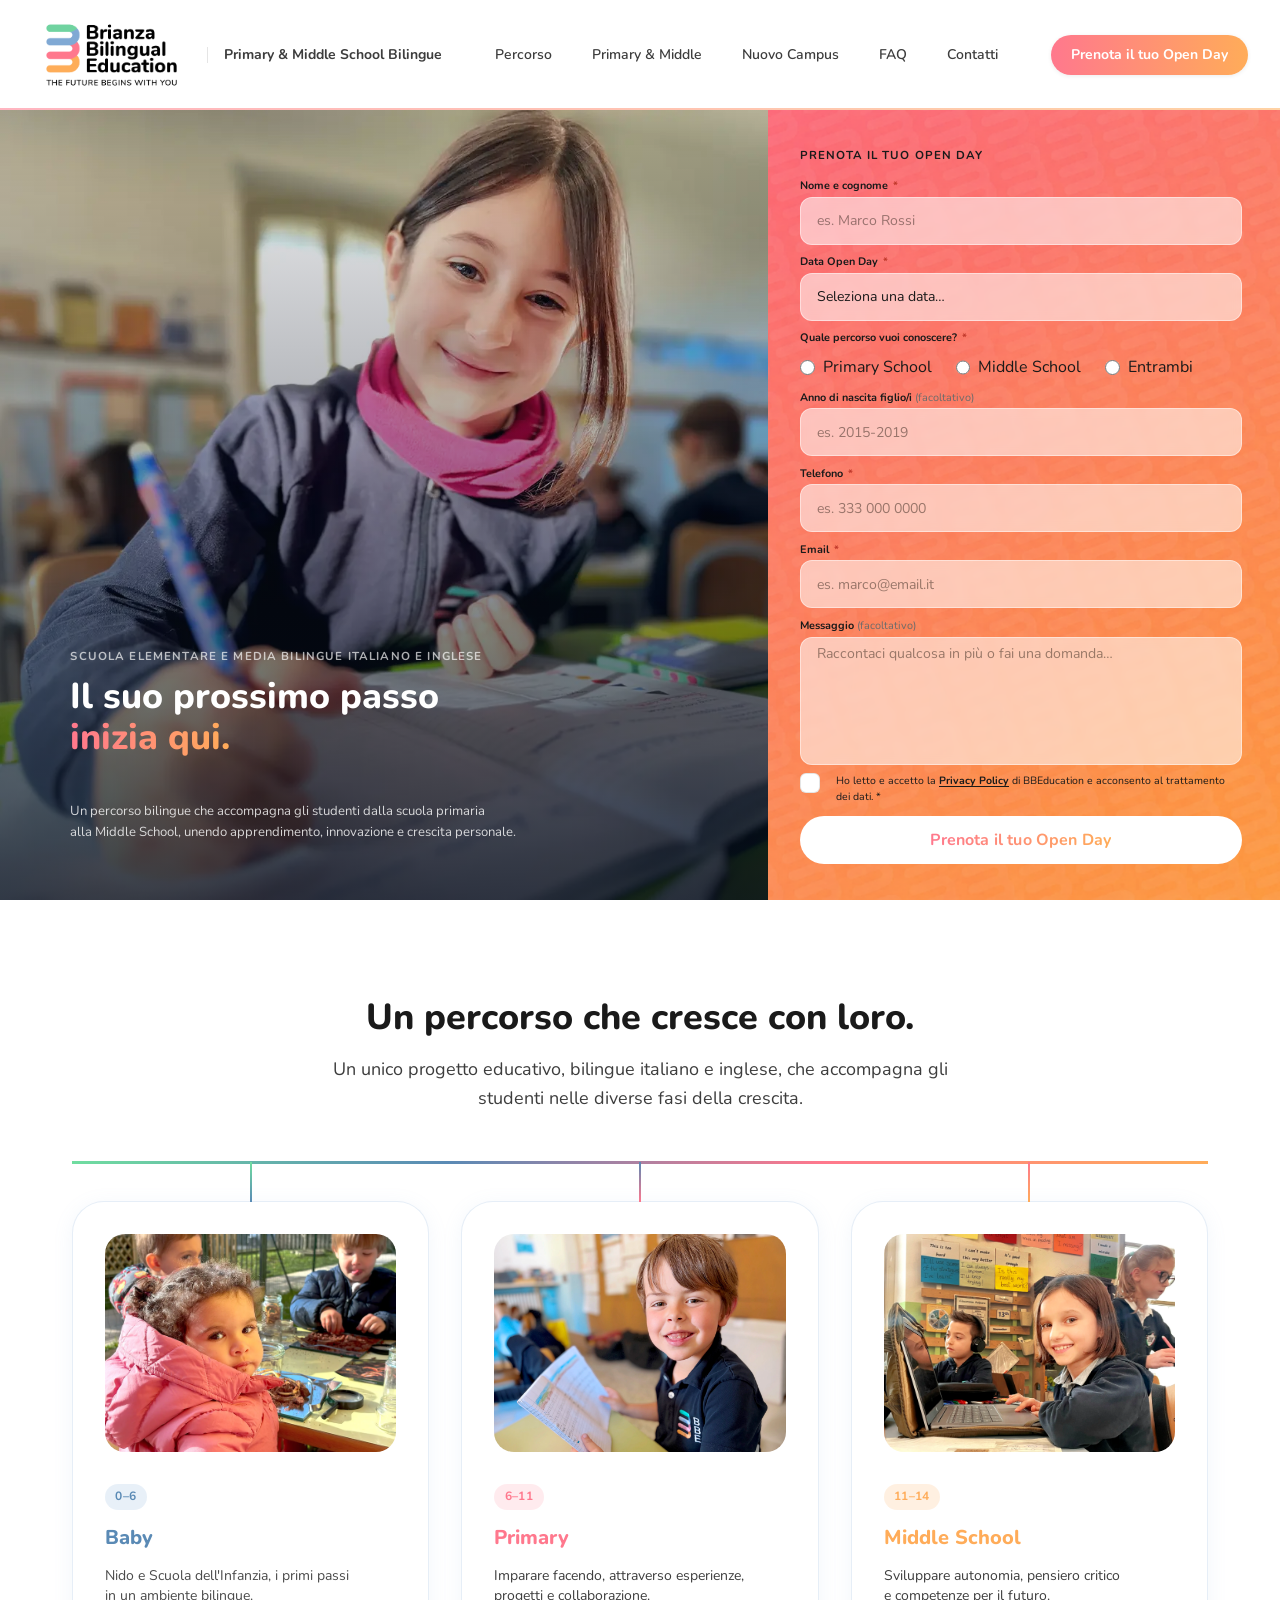
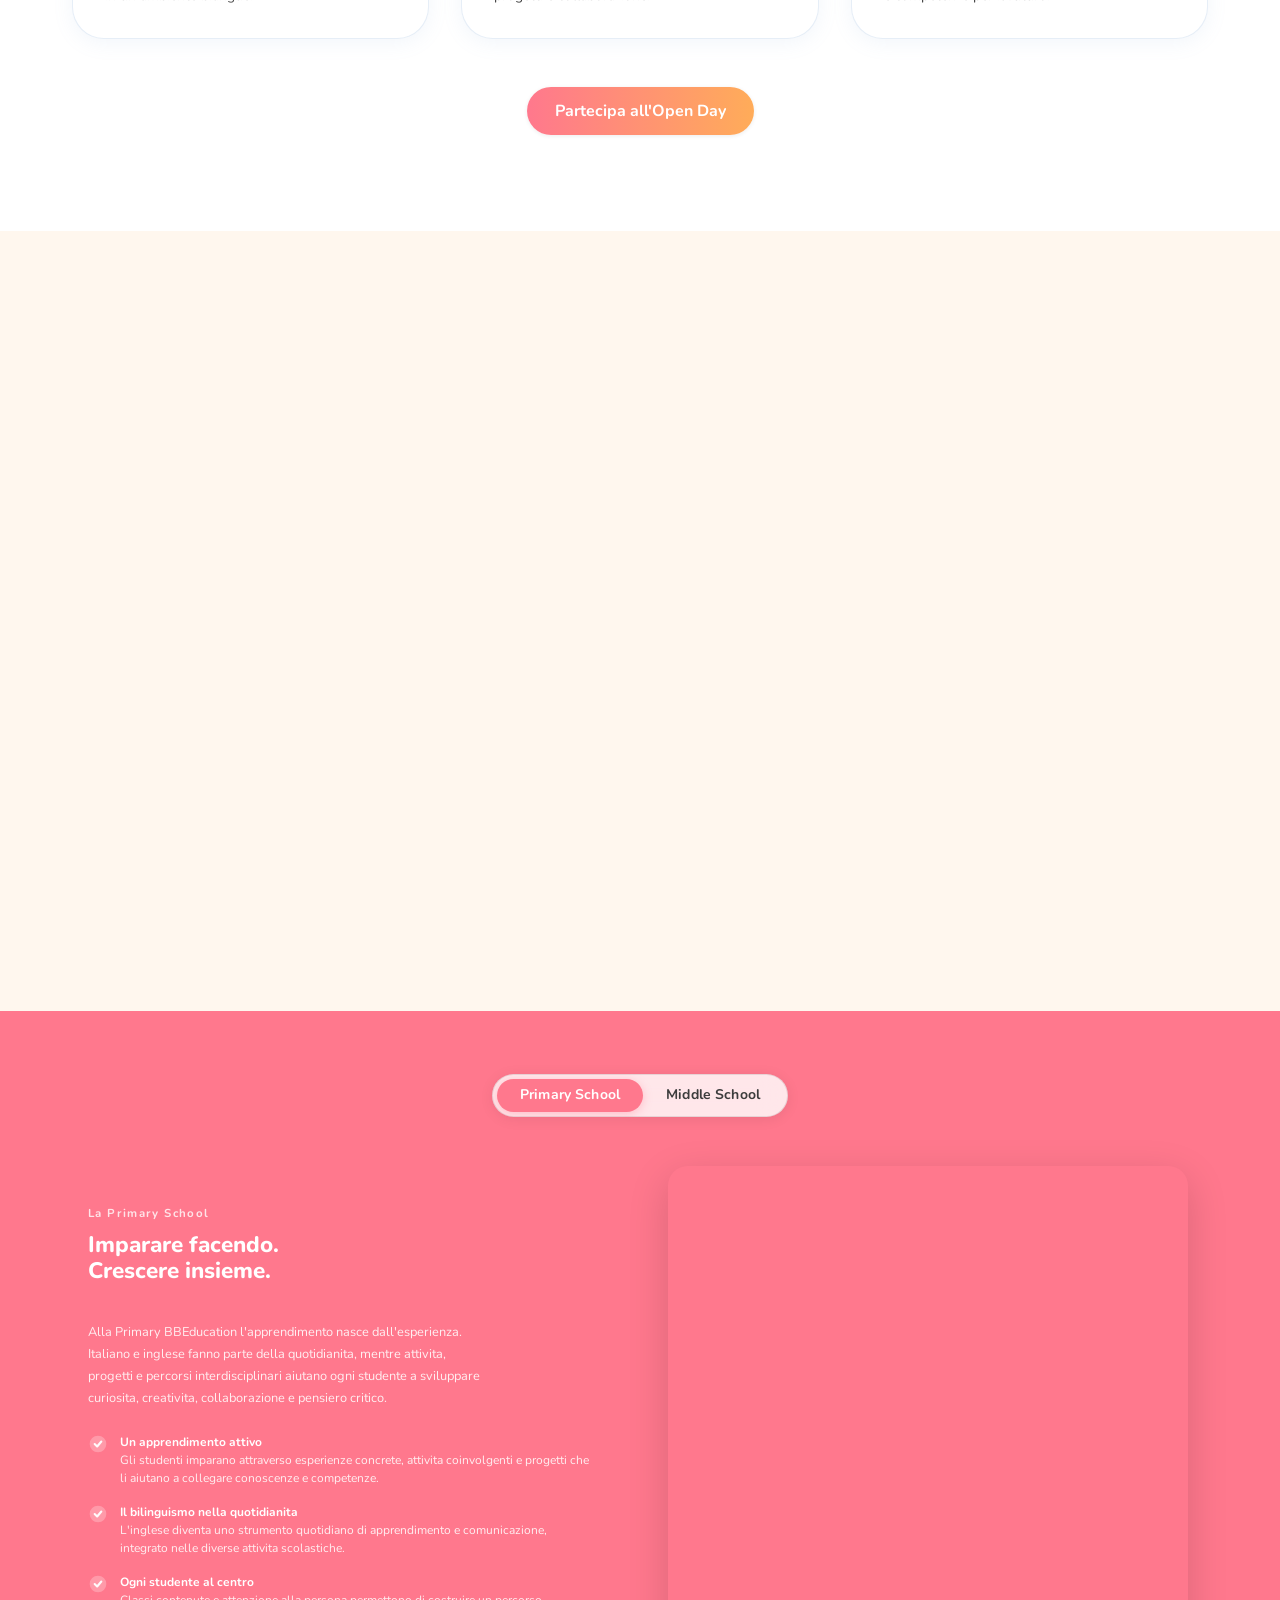
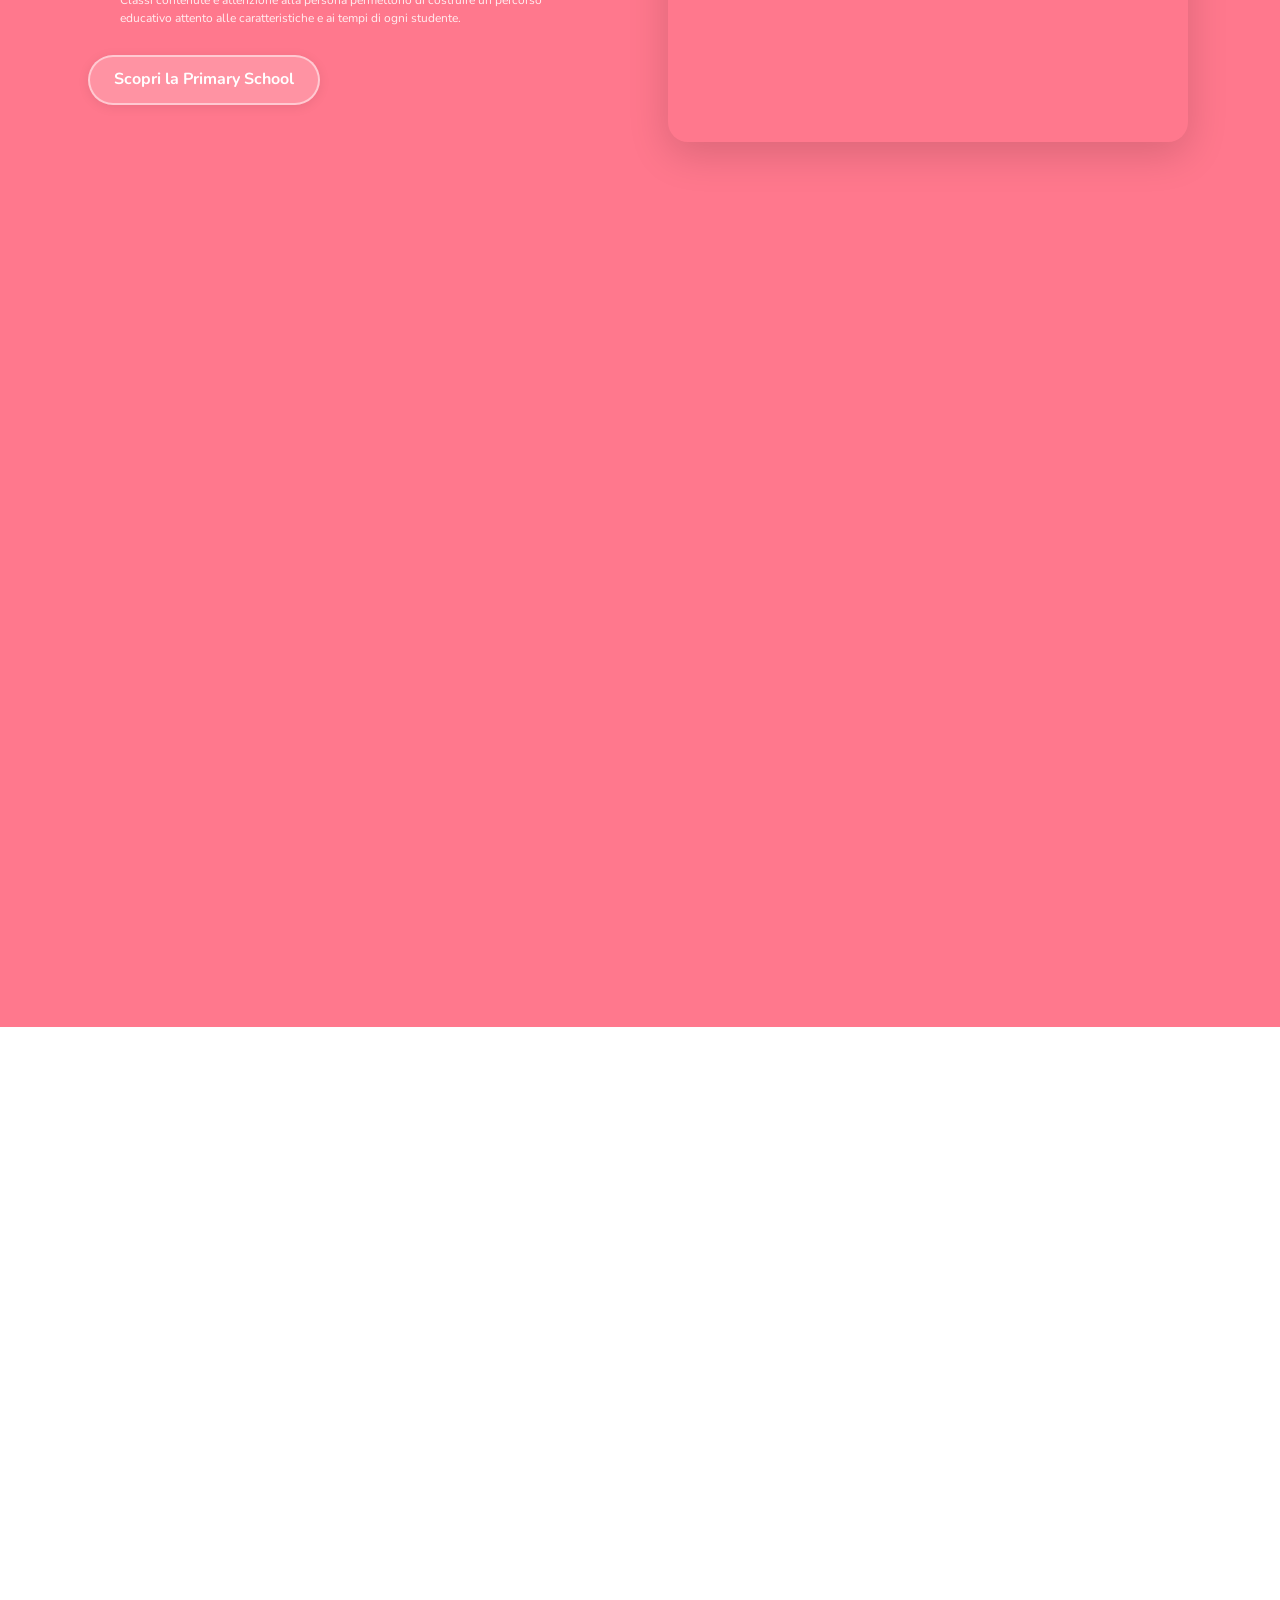
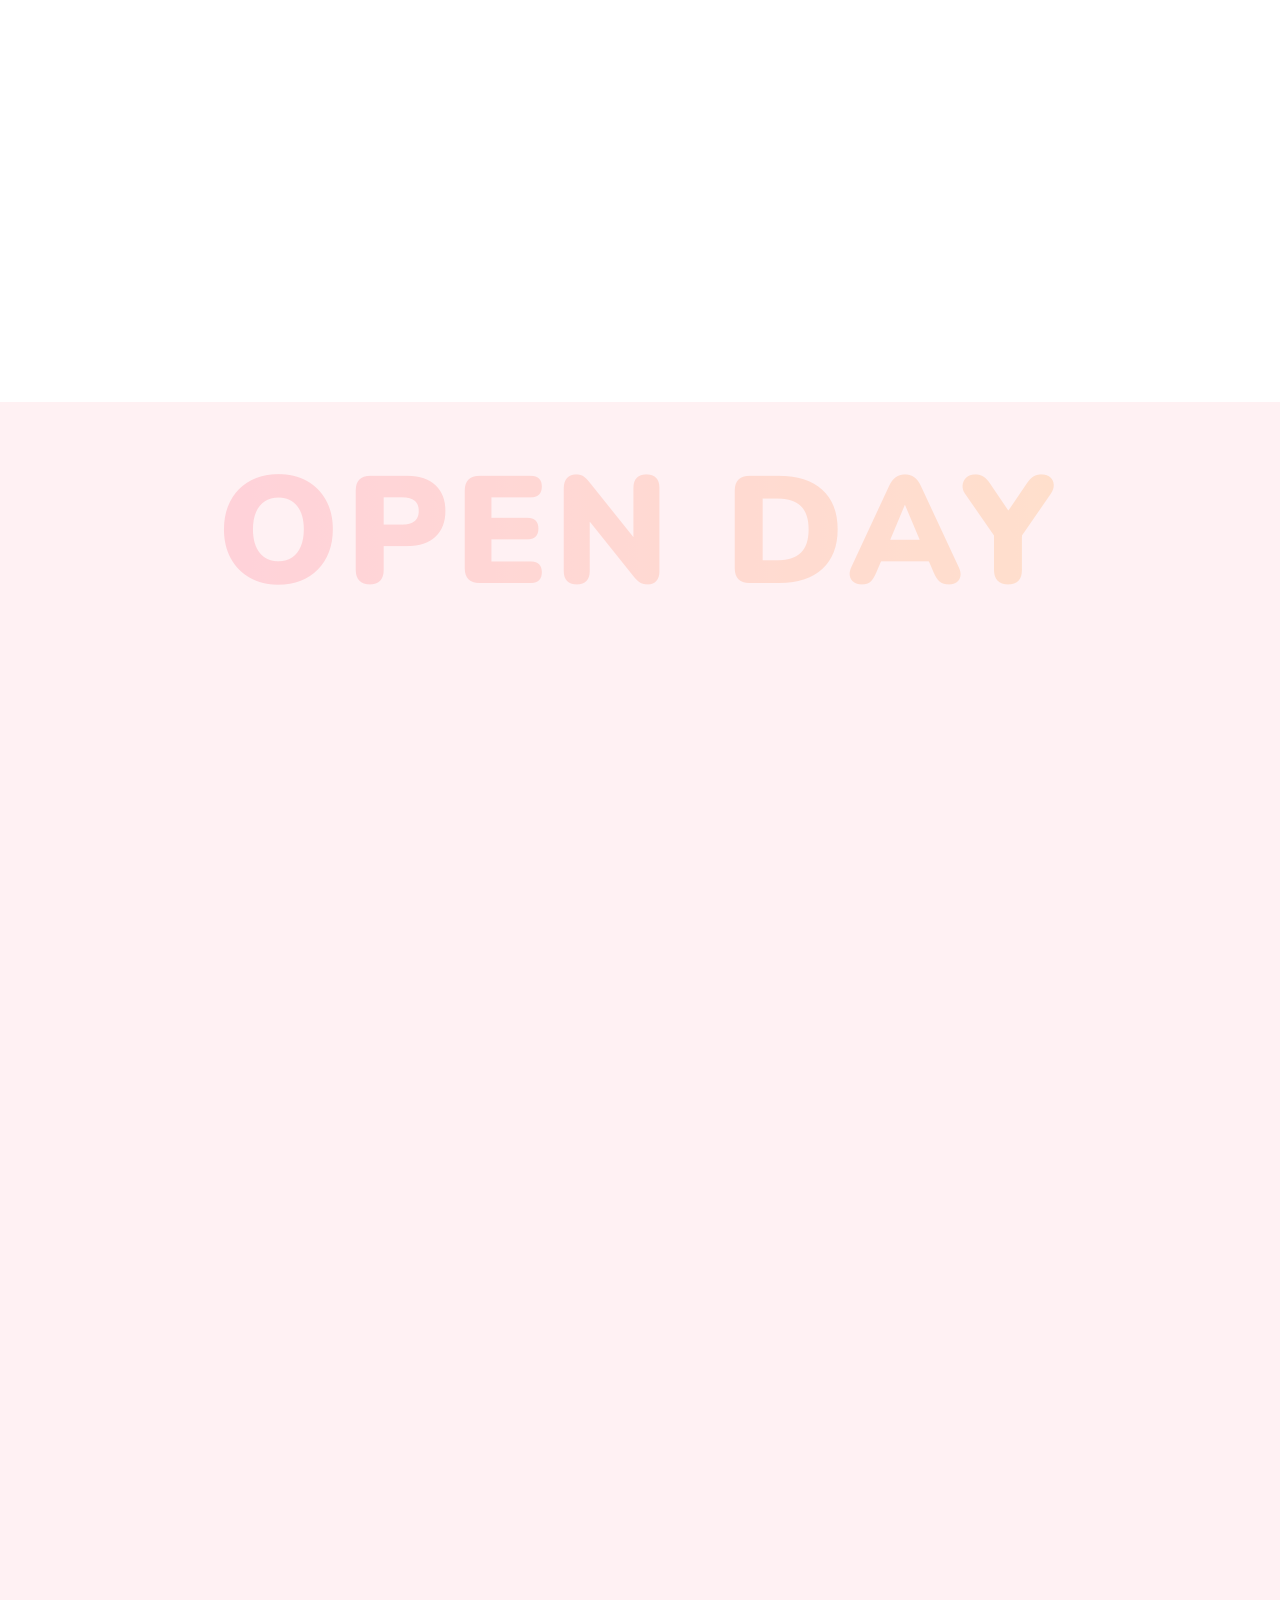
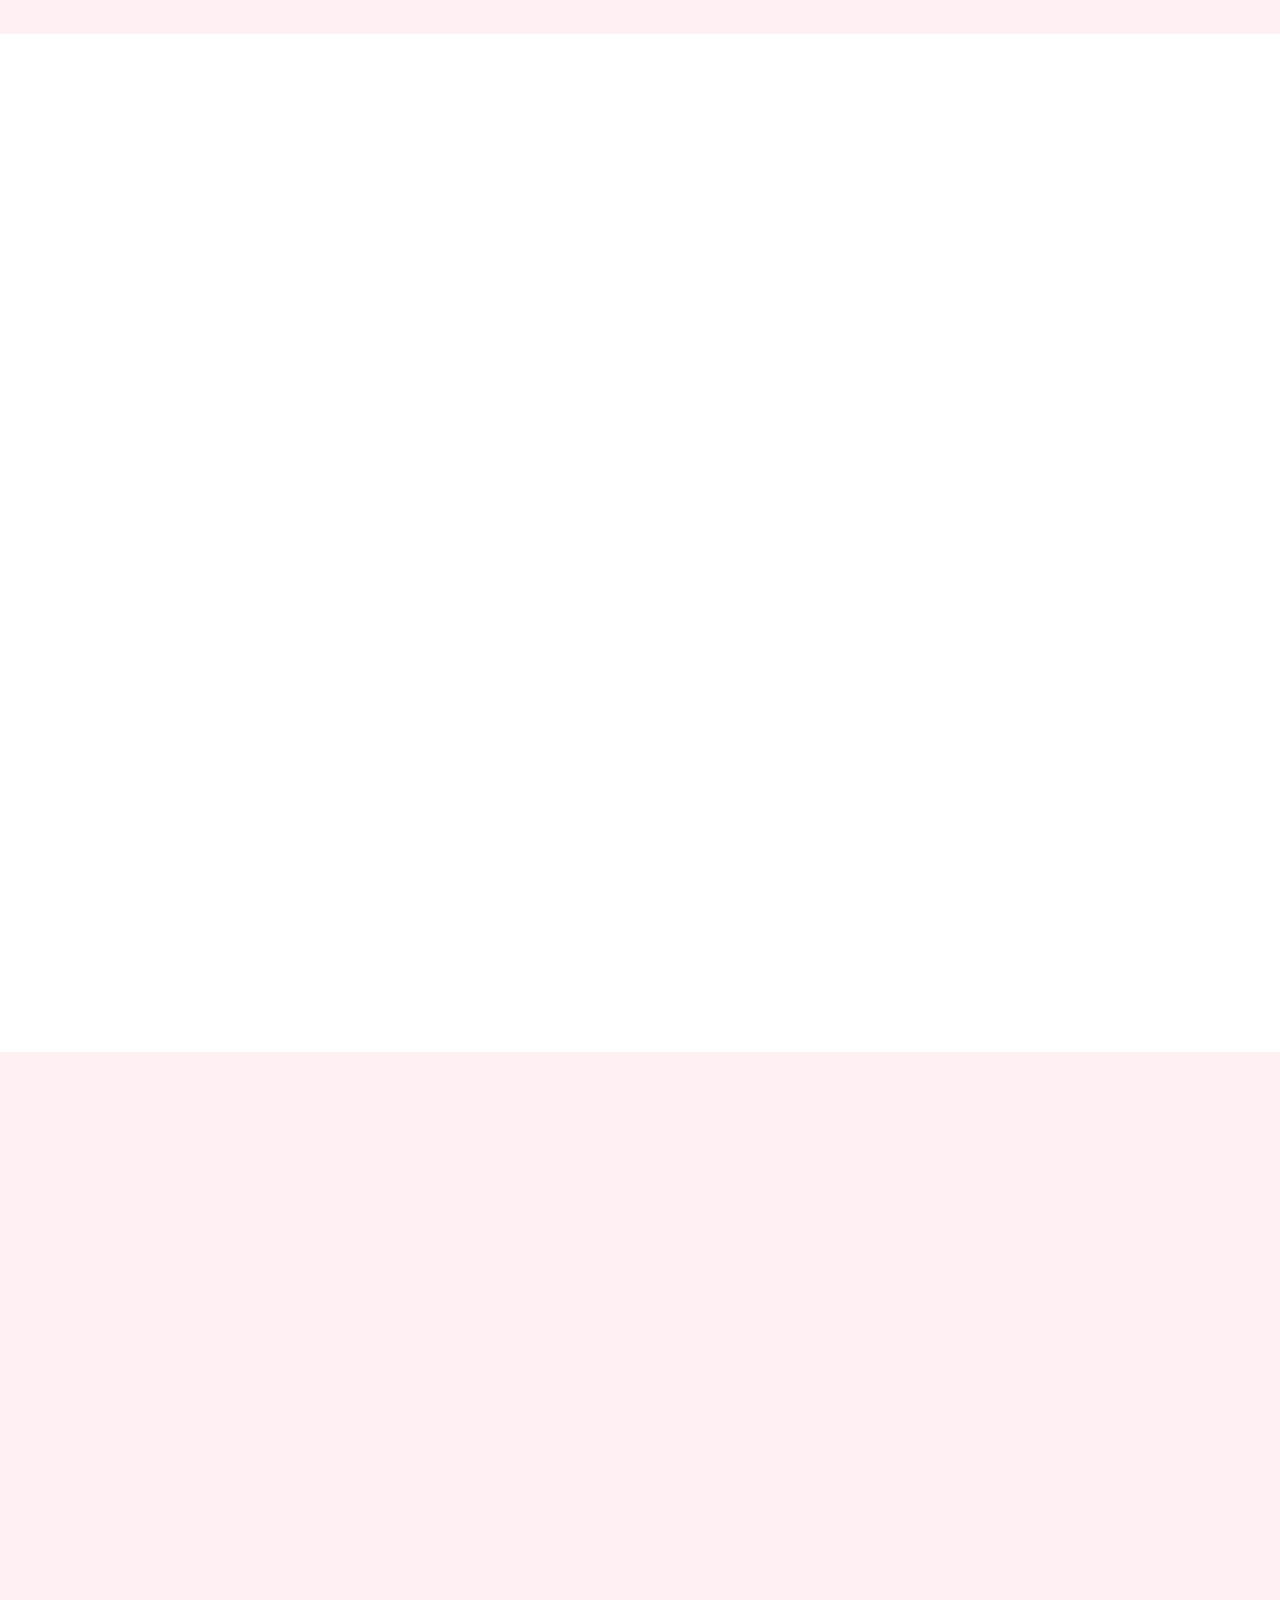
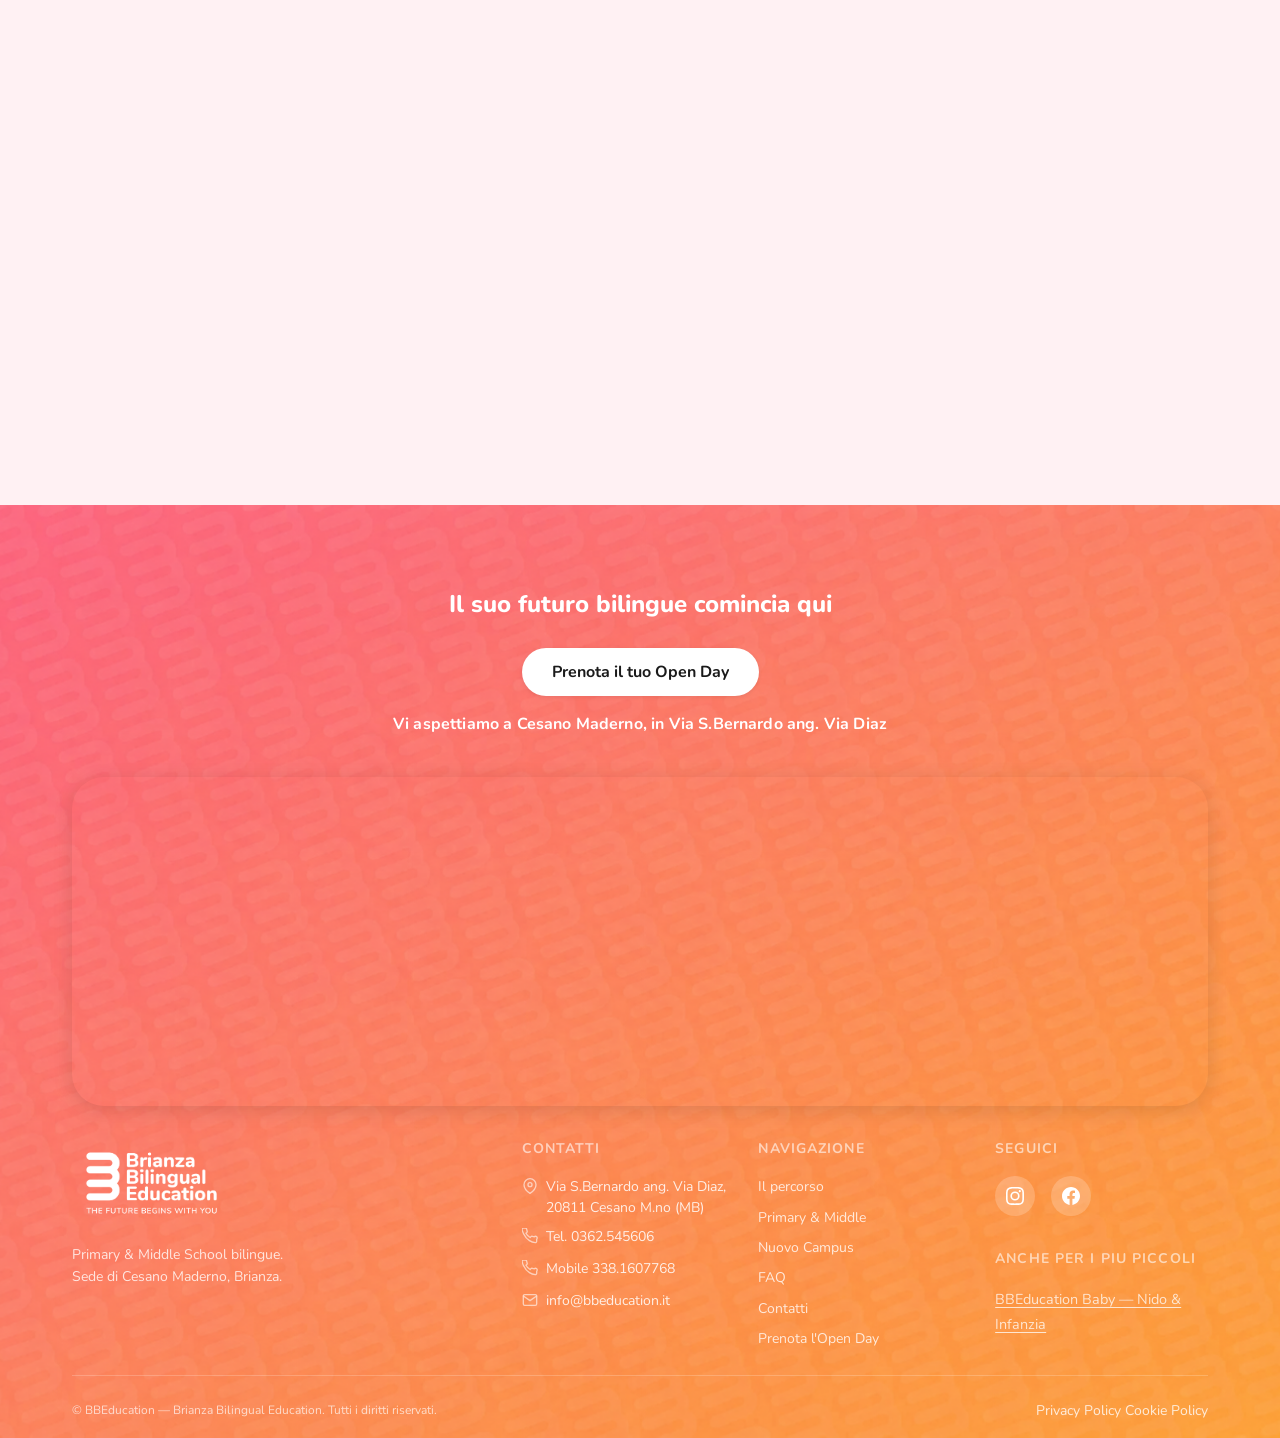
==== primary-middle-school.html @ 8ff1c8d0 "copy2" ====
﻿<!DOCTYPE html>
<html lang="it">
<head>
  <meta charset="UTF-8">
  <meta name="viewport" content="width=device-width, initial-scale=1.0">

  <!-- SEO -->
  <title>Scuola Primaria e Media Bilingue in Brianza | Open Day BBEducation</title>
  <meta name="description" content="Scopri la Primary e Middle School bilingue BBEducation. Prenota l'Open Day: metodo educativo, percorso, campus e team qualificato.">
  <meta name="robots" content="index, follow">

  <!-- Open Graph -->
  <meta property="og:title" content="Scuola Primaria e Media Bilingue in Brianza | BBEducation">
  <meta property="og:description" content="Un percorso bilingue italiano e inglese che cresce con loro, dalla Primary alla Middle School. Prenota il tuo Open Day.">
  <meta property="og:type" content="website">
  <meta property="og:locale" content="it_IT">

  <!-- Performance: preload critical font & LCP image -->
  <link rel="preload" href="Font/Nunito-VariableFont_wght.ttf" as="font" type="font/ttf" crossorigin="anonymous">
  <link rel="preload" href="Foto primary/primary.webp" as="image">

  <!-- Styles — identici a index.html, poi override palette PMS -->
  <link rel="stylesheet" href="css/tokens.css">
  <link rel="stylesheet" href="css/style.css?v=77">
  <link rel="stylesheet" href="css/primary-middle-school.css">

  <!-- Structured data -->
  <script type="application/ld+json">
  {
    "@context": "https://schema.org",
    "@graph": [
      {
        "@type": "EducationalOrganization",
        "name": "BBEducation — Primary & Middle School",
        "alternateName": "BBEducation Primary",
        "description": "Scuola Primaria e Media bilingue in Brianza per bambini dai 6 ai 14 anni.",
        "address": {
          "@type": "PostalAddress",
          "streetAddress": "Via S.Bernardo ang. Via Diaz",
          "addressLocality": "Cesano Maderno",
          "postalCode": "20811",
          "addressRegion": "MB",
          "addressCountry": "IT"
        },
        "areaServed": "Brianza",
        "knowsLanguage": ["it", "en"]
      },
      {
        "@type": "FAQPage",
        "mainEntity": [
          {
            "@type": "Question",
            "name": "Dove si svolge l'Open Day?",
            "acceptedAnswer": {
              "@type": "Answer",
              "text": "L'Open Day si svolge presso la sede BBEducation di Cesano Maderno."
            }
          },
          {
            "@type": "Question",
            "name": "Quando sara operativo il nuovo Campus di Seveso?",
            "acceptedAnswer": {
              "@type": "Answer",
              "text": "Il nuovo Campus di Seveso sara operativo dal 2027 e ospitera i percorsi Primary e Middle School."
            }
          }
        ]
      }
    ]
  }
  </script>

  <style>
    /* ── Spaziatura uniforme — stesse regole di index.html ─────── */
    .section__title + .section__subtitle,
    .section__title + p,
    .section__title + .open-day__intro { margin-top: 1rem !important; }

    .section__subtitle + .btn,
    .section__subtitle + .hero__cta-group,
    .section__subtitle + div > .btn,
    .method__body + .btn,
    .method__body + a.btn,
    .open-day-agenda + div,
    .open-day__intro + .open-day-agenda { margin-top: 2rem !important; }

    .method__body + .method__body { margin-top: 2rem !important; }
    p + p { margin-top: 2rem !important; }
    .hero__copy p + p { margin-top: 0 !important; }
    .footer__contact-list p + p { margin-top: 0 !important; }

    .section__header + *,
    .open-day-agenda__badges { gap: 2rem !important; }
    .why-grid { gap: 2rem !important; }
    .continuita-steps { gap: 2rem !important; }

    /* ════════════════════════════════════════════════════════════
       0. HEADER PMS — breakpoint nav adattato al contenuto reale
       La PMS ha più voci e una label lunga: serve più spazio.
       Calcolo minimo: logo(315) + gap(16) + nav5voci(407) + gap(16) + CTA(190) = ~944px
       + container padding 48px → breakpoint sicuro a 1024px.
    ════════════════════════════════════════════════════════════ */

    /* Sotto 1024px: nascondi nav (rimane logo + CTA — clean mobile state) */
    @media (max-width: 1023px) {
      .header__nav { display: none !important; }
    }

    /* Sotto 1280px: nascondi label per liberare ~200px */
    @media (max-width: 1279px) {
      .header__label { display: none !important; }
    }

    /* 1024–1199px: nav compatta — riduci padding e font per il range stretto */
    @media (min-width: 1024px) and (max-width: 1199px) {
      .header__nav a { padding: var(--space-1) 0.5rem !important; font-size: 0.8rem !important; }
      .header__nav ul { gap: 0 !important; }
      .header__cta .btn { padding: 0.5rem 0.875rem !important; font-size: 0.8rem !important; }
    }

    /* ════════════════════════════════════════════════════════════
       1. MENU HOVER — rosa PMS (sovrascrive azzurro Baby)
    ════════════════════════════════════════════════════════════ */
    .header__nav a:hover {
      color: #FF788D !important;
      background: rgba(255, 120, 141, 0.10) !important;
    }

    /* ════════════════════════════════════════════════════════════
       2. SFONDI SEZIONI PMS
    ════════════════════════════════════════════════════════════ */
    #percorso   { background: #ffffff !important; }
    #why        { background: rgba(255, 172, 89, 0.10) !important; }
    #primary    { transition: background-color 0.55s ease; }
    /* Sezione Campus: foto scuolanew come background con sfumatura verso il bianco in basso */
    /* ── #campus: img reale + gradiente overlay ─────────────────────
       L'img si adatta automaticamente alla larghezza della sezione.
       Il container si sovrappone nella zona bianca tramite margine negativo.
    ─────────────────────────────────────────────────────────────── */
    #campus {
      background: #ffffff;
      padding-top: 0;
      overflow: hidden;
    }
    .campus__photo {
      position: relative;
      width: 100%;
      line-height: 0;
    }
    .campus__photo img {
      width: 100%;
      height: auto;
      display: block;
    }
    .campus__photo::after {
      content: '';
      position: absolute;
      inset: 0;
      /* Gradiente desktop/tablet: bianco solido al 48% */
      background: linear-gradient(to bottom,
        rgba(255,255,255,0.10) 0%,
        rgba(255,255,255,0.55) 20%,
        rgba(255,255,255,0.90) 36%,
        #ffffff                48%);
      pointer-events: none;
    }
    /* Mobile: ripristina gradiente originale (quello che funzionava) */
    @media (max-width: 539px) {
      .campus__photo::after {
        background: linear-gradient(to bottom,
          rgba(255,255,255,0.08) 0%,
          rgba(255,255,255,0.35) 35%,
          rgba(255,255,255,0.80) 58%,
          #ffffff                78%);
      }
    }
    #campus .container {
      margin-top: clamp(-160px, -14vw, -60px); /* mobile — non toccare */
      position: relative;
      z-index: 1;
    }
    @media (min-width: 540px) and (max-width: 767px) {
      #campus .container { margin-top: clamp(-200px, -30vw, -150px); }
    }
    @media (min-width: 768px) and (max-width: 1023px) {
      #campus .container { margin-top: clamp(-280px, -34vw, -220px); }
    }
    @media (min-width: 1024px) and (max-width: 1321px) {
      #campus .container { margin-top: clamp(-320px, -26vw, -240px); }
    }
    @media (min-width: 1322px) and (max-width: 1633px) {
      #campus .container { margin-top: clamp(-440px, -34vw, -340px); }
    }
    @media (min-width: 1634px) {
      #campus .container { margin-top: clamp(-520px, -50vw, -420px); }
    }
    #faq        { background: #ffffff !important; }

    /* ════════════════════════════════════════════════════════════
       3. #why — sfondo arancione CHIARO: testo normale
    ════════════════════════════════════════════════════════════ */
    #why .section__title { color: var(--color-text) !important; }
    #why .section__subtitle { color: var(--color-text-secondary) !important; }
    #why .value-card { box-shadow: none !important; }
    #why .value-card:hover { box-shadow: none !important; }
    #why .value-card__front, #why .value-card__back { box-shadow: none !important; }
    #why .value-card__front-label { color: rgba(255,255,255,0.95) !important; }
    #why .value-card__hint { color: rgba(255,255,255,0.75) !important; }
    #why .value-card__title { color: #fff !important; }
    #why .value-card__body { color: rgba(255,255,255,0.92) !important; }
    #why .section__cta .btn-primary { background: linear-gradient(90deg, #FF788D 0%, #FFAC59 100%) !important; color: #ffffff !important; }

    /* ════════════════════════════════════════════════════════════
       4. PERCORSO — Badge, label, linea orizzontale
    ════════════════════════════════════════════════════════════ */
    /* Badge età */
    .pms-badge--baby    { background: rgba(128,169,213,0.18) !important; color: #5a8ab5 !important; }
    .pms-badge--primary { background: rgba(255,120,141,0.15) !important; color: #FF788D !important; }
    .pms-badge--middle  { background: rgba(255,172,89,0.18)  !important; color: #FFAC59 !important; }

    /* Label titolo card */
    .pms-label--baby    { color: #5a8ab5 !important; }  /* azzurro */
    .pms-label--primary { color: #FF788D !important; }  /* rosa */
    .pms-label--middle  { color: #FFAC59 !important; }  /* arancione */
    .pms-desc--dark     { color: #4a4a4a !important; }

    /* La card Baby ha active state — mantieni azzurro */
    #percorso .continuita-step--active .continuita-step__label { color: #5a8ab5 !important; }
    #percorso .continuita-step--active .continuita-step__badge {
      background: rgba(128,169,213,0.18) !important;
      color: #5a8ab5 !important;
    }

    /* Linea orizzontale principale del path: gradiente PMS */
    #percorso .continuita-path::before {
      background: linear-gradient(90deg, #70DDA0 0%, #5a8ab5 33%, #FF788D 66%, #FFAC59 100%) !important;
    }

    /* Connettori verticali tra linea e card */
    #percorso .continuita-step::before {
      background: linear-gradient(to bottom, #70DDA0, #5a8ab5) !important;
      opacity: 1 !important;
    }
    #percorso .continuita-step:nth-child(2)::before { background: linear-gradient(to bottom, #5a8ab5, #FF788D) !important; }
    #percorso .continuita-step:nth-child(3)::before { background: linear-gradient(to bottom, #FF788D, #FFAC59) !important; }
    #percorso .continuita-path.path-in-view .continuita-step::before { opacity: 1 !important; }

    /* ════════════════════════════════════════════════════════════
       5. HOVER STROKE — un colore per card (Baby=azzurro, Primary=rosa, Middle=arancione)
       Riutilizza @property --ct-sweep già registrato in style.css
    ════════════════════════════════════════════════════════════ */
    /* Base comune */
    #percorso .continuita-step::after {
      content: ''; position: absolute; inset: -2px;
      border-radius: calc(var(--radius-lg, 16px) + 2px); padding: 2px;
      -webkit-mask: linear-gradient(#fff 0 0) content-box, linear-gradient(#fff 0 0);
      -webkit-mask-composite: xor;
      mask: linear-gradient(#fff 0 0) content-box, linear-gradient(#fff 0 0);
      mask-composite: exclude;
      --ct-sweep: 0%;
      transition: --ct-sweep 0.75s cubic-bezier(0.22, 1, 0.36, 1);
      z-index: 1; pointer-events: none;
    }
    #percorso .continuita-step:hover::after { --ct-sweep: 100%; }
    @media (hover: none) { #percorso .continuita-step::after { display: none; } }

    /* Baby: stroke azzurro */
    #percorso .continuita-step:nth-child(1)::after {
      background: conic-gradient(from -90deg, #5a8ab5 0% var(--ct-sweep), transparent var(--ct-sweep));
    }
    /* Primary: stroke rosa */
    #percorso .continuita-step:nth-child(2)::after {
      background: conic-gradient(from -90deg, #FF788D 0% var(--ct-sweep), transparent var(--ct-sweep));
    }
    /* Middle School: stroke arancione */
    #percorso .continuita-step:nth-child(3)::after {
      background: conic-gradient(from -90deg, #FFAC59 0% var(--ct-sweep), transparent var(--ct-sweep));
    }

    /* ════════════════════════════════════════════════════════════
       6. UNDERLINE ANIMATO titoli con gradiente PMS
    ════════════════════════════════════════════════════════════ */
    #why .section__title,
    #campus .section__title {
      position: relative;
      display: inline-block;
    }
    #why .section__title::after,
    #campus .section__title::after {
      content: '';
      position: absolute;
      bottom: -6px; left: 0;
      width: 100%; height: 3px;
      border-radius: 2px;
      background: linear-gradient(90deg, #FF788D 0%, #FFAC59 100%) !important;
      transform: scaleX(0);
      transform-origin: left center;
      transition: transform 0.7s 0.35s cubic-bezier(0.22, 1, 0.36, 1);
    }
    #why .section__header.in-view .section__title::after,
    #campus .section__header.in-view .section__title::after {
      transform: scaleX(1);
    }
    /* Percorso e FAQ: nessun underline sul titolo */
    #percorso .section__title::after,
    #faq .section__title::after { display: none !important; }

    /* ════════════════════════════════════════════════════════════
       7. CAMPUS + FAQ — eyebrow SOPRA il titolo (block, non inline)
    ════════════════════════════════════════════════════════════ */
    #campus .section__eyebrow,
    #faq .section__eyebrow {
      display: block !important;
      margin-bottom: 0.5rem !important;
    }
    #faq .section__eyebrow {
      margin-bottom: 2rem !important; /* 32px */
    }

    /* ════════════════════════════════════════════════════════════
       8. FAQ — box accordion colorate, bottone + rosa
    ════════════════════════════════════════════════════════════ */
    #faq .faq-item {
      background: rgba(255, 120, 141, 0.06) !important;
      border: 1px solid rgba(255, 120, 141, 0.18) !important;
      box-shadow: 0 2px 10px rgba(255, 120, 141, 0.07) !important;
    }
    #faq .faq-item:nth-child(even) {
      background: rgba(255, 172, 89, 0.07) !important;
      border-color: rgba(255, 172, 89, 0.22) !important;
    }
    #faq .faq-item:has(.faq-trigger[aria-expanded="true"]) {
      box-shadow: 0 4px 20px rgba(255, 120, 141, 0.18) !important;
    }
    /* Bottone + */
    /* Box dispari (rosa) — controllo rosa */
    #faq .faq-icon {
      background: rgba(255, 120, 141, 0.15) !important;
      color: #c9405a !important;
    }
    #faq .faq-trigger[aria-expanded="true"] .faq-icon {
      background: #FF788D !important;
      color: #fff !important;
    }
    #faq .faq-trigger[aria-expanded="true"] {
      color: #c9405a !important;
      background: rgba(255, 120, 141, 0.06) !important;
    }
    /* Box pari (arancione) — controllo arancione */
    #faq .faq-item:nth-child(even) .faq-icon {
      background: rgba(255, 172, 89, 0.18) !important;
      color: #b85c00 !important;
    }
    #faq .faq-item:nth-child(even) .faq-trigger[aria-expanded="true"] .faq-icon {
      background: #FFAC59 !important;
      color: #fff !important;
    }
    #faq .faq-item:nth-child(even) .faq-trigger[aria-expanded="true"] {
      color: #b85c00 !important;
      background: rgba(255, 172, 89, 0.07) !important;
    }
    #faq .faq-trigger:hover {
      background: rgba(255, 120, 141, 0.05) !important;
      color: var(--color-text) !important;
    }
    #faq .faq-item::before {
      background: conic-gradient(from -90deg, #FF788D 0%, #FFAC59 100%, transparent 100%) !important;
    }
    #faq .faq-panel__inner {
      border-top-color: rgba(255, 120, 141, 0.15) !important;
    }
    #faq .faq-panel__inner a { color: #FF788D !important; }

    /* ════════════════════════════════════════════════════════════
       8b. SEGMENTED CONTROL Primary / Middle
    ════════════════════════════════════════════════════════════ */
    .pms-switcher {
      display: flex;
      justify-content: center;
      padding: clamp(0.75rem, 2svh, 1.25rem) 1rem;
      flex-shrink: 0;
      position: relative;
      z-index: 2;
    }
    .pms-switcher__track {
      display: flex;
      background: rgba(255,255,255,0.82);
      backdrop-filter: blur(14px);
      -webkit-backdrop-filter: blur(14px);
      border-radius: 999px;
      padding: 4px;
      border: 1px solid rgba(0,0,0,0.09);
      box-shadow: 0 2px 14px rgba(0,0,0,0.08);
      gap: 0;
    }
    .pms-sw-btn {
      padding: 0.52em 1.65em;
      border-radius: 999px;
      border: none;
      background: transparent;
      font-family: inherit;
      font-size: 0.875rem;
      font-weight: 700;
      letter-spacing: 0.01em;
      cursor: pointer;
      color: var(--color-text-secondary, #777);
      transition: background 0.22s, color 0.22s, box-shadow 0.22s;
      white-space: nowrap;
      line-height: 1.3;
    }
    .pms-sw-btn:not(.is-active):hover {
      background: rgba(0,0,0,0.06);
      color: var(--color-text, #1a1a1a);
    }
    .pms-sw-btn[data-idx="0"].is-active {
      background: #FF788D;
      color: #fff;
      box-shadow: 0 2px 10px rgba(255,120,141,0.38);
    }
    .pms-sw-btn[data-idx="1"].is-active {
      background: #FFAC59;
      color: #fff;
      box-shadow: 0 2px 10px rgba(255,172,89,0.38);
    }

    /* ── Dot indicators (override style.css per colori #primary) ── */
    #primary .metodo__dot {
      width: 8px; height: 8px;
      border-radius: 50%;
      border: none;
      cursor: pointer;
      padding: 0;
      background: rgba(0,0,0,0.20);
      transition: background 0.22s, width 0.22s, border-radius 0.22s, transform 0.22s;
    }
    #primary .metodo__dot.is-active {
      width: 22px;
      border-radius: 4px;
      transform: none;
      background: #FF788D !important;
    }
    #primary .metodo__dot[data-idx="1"].is-active {
      background: #FFAC59 !important;
    }
    /* Dots più visibili nella riga sotto l'immagine */
    #primary .metodo__dots {
      margin-top: 0.65rem;
      gap: 6px;
    }

    /* ── Layout inner: sempre colonna (switcher in cima, vgrid sotto) ── */
    #primary .metodo__inner {
      flex-direction: column !important;
      align-items: stretch !important;
      justify-content: flex-start !important;
    }
    @media (min-width: 760px) and (min-height: 560px) {
      #primary .metodo__inner {
        padding-block: 0 !important;
      }
      #primary .metodo__vgrid {
        flex: 1;
        align-content: center;
        padding-block: clamp(1rem, 3.5svh, 2.5rem);
      }
    }

    /* ════════════════════════════════════════════════════════════
       9. PRIMARY → MIDDLE — sezione scroll narrativo
       Testo leggibile su sfondi colorati
    ════════════════════════════════════════════════════════════ */
    /* Eyebrow comune a entrambi i pannelli */
    .pms-scroll-eyebrow {
      display: block;
      font-size: 0.72rem;
      letter-spacing: 0.12em;
      font-weight: 700;
      text-transform: none;
      margin-bottom: 0.75rem;
    }
    /* Pannello Primary (idx=0): testo bianco su rosa */
    #primary .metodo__panel[data-idx="0"] .pms-scroll-eyebrow { color: rgba(255,255,255,0.80); }
    #primary .metodo__panel[data-idx="0"] .section__title--left { color: #fff; }
    #primary .metodo__panel[data-idx="0"] .method__body { color: rgba(255,255,255,0.88); }
    #primary .metodo__panel[data-idx="0"] .metodo__feature { color: rgba(255,255,255,0.88); }
    #primary .metodo__panel[data-idx="0"] .metodo__feature strong { color: #fff; }

    /* Pannello Middle (idx=1): testo scuro su arancione */
    #primary .metodo__panel[data-idx="1"] .pms-scroll-eyebrow { color: rgba(61,32,0,0.65); }
    #primary .metodo__panel[data-idx="1"] .section__title--left { color: #1a1a1a; }
    #primary .metodo__panel[data-idx="1"] .method__body { color: rgba(26,26,26,0.80); }
    #primary .metodo__panel[data-idx="1"] .metodo__feature { color: rgba(26,26,26,0.80); }
    #primary .metodo__panel[data-idx="1"] .metodo__feature strong { color: #1a1a1a; }

    /* Icone feature: sfondo e colore adattati al pannello */
    #primary .metodo__panel[data-idx="0"] .pms-feat-icon circle { fill: rgba(255,255,255,0.25); }
    #primary .metodo__panel[data-idx="0"] .pms-feat-icon polyline { stroke: rgba(255,255,255,0.95); }
    #primary .metodo__panel[data-idx="1"] .pms-feat-icon circle { fill: #FFAC59; }
    #primary .metodo__panel[data-idx="1"] .pms-feat-icon polyline { stroke: #fff; }

    /* CTA in entrambi i pannelli */
    #primary .pms-scroll-cta {
      display: inline-flex; align-items: center;
      margin-top: var(--space-4); align-self: flex-start;
      padding: 0.65em 1.5em;
      border-radius: var(--radius-full, 999px);
      font-weight: 700; font-size: var(--text-base);
      text-decoration: none; cursor: pointer;
      transition: background 0.2s, color 0.2s, box-shadow 0.2s;
    }
    #primary .metodo__panel[data-idx="0"] .pms-scroll-cta {
      background: rgba(255,255,255,0.2);
      color: #fff;
      border: 2px solid rgba(255,255,255,0.50);
      box-shadow: 0 2px 12px rgba(0,0,0,0.08);
    }
    #primary .metodo__panel[data-idx="0"] .pms-scroll-cta:hover {
      background: rgba(255,255,255,0.35);
      box-shadow: 0 4px 20px rgba(0,0,0,0.12);
    }
    #primary .metodo__panel[data-idx="1"] .pms-scroll-cta {
      background: rgba(61,32,0,0.12);
      color: #3d2000;
      border: 2px solid rgba(61,32,0,0.28);
    }
    #primary .metodo__panel[data-idx="1"] .pms-scroll-cta:hover {
      background: rgba(61,32,0,0.22);
    }

    /* ════════════════════════════════════════════════════════════
       LINE BREAK CONTROLLATI — visibili solo su mobile
    ════════════════════════════════════════════════════════════ */
    .m-br { display: none; }
    @media (max-width: 767px) { .m-br { display: block; } }

    /* Flow mode (mobile): superficie cromatica continua Primary → Middle.
       Un unico gradiente sull'intera sezione, nessun background sui sotto-blocchi. */
    /* Flow (mobile): gradiente colorato Primary → Middle */
    #primary.metodo--flow {
      background: linear-gradient(180deg, #FF788D 0%, #FFAC59 100%);
    }
    #primary.metodo--flow .metodo__vgrid { gap: 0 !important; }
    #primary.metodo--flow .metodo__inner {
      padding-top: calc(var(--space-5) + var(--space-3)) !important;
      padding-bottom: var(--space-5) !important;
    }
    #primary.metodo--flow .metodo__panel {
      background: transparent !important;
      border-radius: 0 !important;
      margin-top: 0 !important;
    }

    /* ════════════════════════════════════════════════════════════
       9b. #primary STICKY — eyebrow sempre visibile con zoom browser
       Causa del bug: metodo__inner ha align-items:center + height JS-driven.
       A zoom elevato innerH si riduce e il contenuto centrato eccede verso l'alto
       finendo dietro l'header (z-index:200). Fix strutturale:
       — align-items: safe center (evita top-overflow; su browser moderni con overflow
         il flex allinea a flex-start invece di centrare oltre il bordo superiore)
       — padding-top/bottom fluidi: garantiscono respiro top e bottom
       — altezza adattiva in JS (setH): il frame sticky si allarga se il contenuto
         è più alto della viewport, così non serve overflow:clip che taglierebbe in basso
    ════════════════════════════════════════════════════════════ */
    @media (min-width: 760px) {
      #primary .metodo__inner {
        align-items: safe center !important;
        padding-top: clamp(1.5rem, 5svh, 3.5rem) !important;
        padding-bottom: clamp(1.5rem, 5svh, 3.5rem) !important;
      }
    }

    /* ════════════════════════════════════════════════════════════
       9c. PRIMARY — flow mode su viewport LARGHI (≥760px, altezza <560px)
       Quando il viewport è troppo basso per lo sticky ma abbastanza largo
       per due colonne: anziché impilare immagini SOPRA il testo (flow base),
       manteniamo il layout 2 colonne — testo a sinistra, immagine a destra.
       Entrambe le sezioni (Primary + Middle) sono visibili, non-sticky.
    ════════════════════════════════════════════════════════════ */
    @media (min-width: 760px) {
      /* Inner: altezza automatica — nessuna fixed 100svh, il contenuto fluisce */
      #primary.metodo--flow .metodo__inner {
        height: auto !important;
        align-items: flex-start !important;
        padding-top: clamp(var(--space-4), 5svh, var(--space-5)) !important;
        padding-bottom: clamp(var(--space-4), 5svh, var(--space-5)) !important;
      }
      /* Vgrid: colonna verticale di pair (Primary sopra, Middle sotto) */
      #primary.metodo--flow .metodo__vgrid {
        display: flex !important;
        flex-direction: column !important;
        gap: clamp(var(--space-5), 6svh, var(--space-6)) !important;
        align-items: stretch !important;
      }
      /* Ogni pair: CSS Grid 2 colonne uguali — il grid estende l'img alla stessa
         altezza del testo (funziona anche su replaced elements come <img>). */
      #primary.metodo--flow .metodo__pair {
        display: grid !important;
        grid-template-columns: 1fr 1fr !important;
        grid-template-rows: 1fr !important;
        gap: clamp(1.5rem, 4vw, 3rem) !important;
        align-items: stretch !important;
      }
      /* Panel testo: cella sinistra */
      #primary.metodo--flow .metodo__panel {
        grid-column: 1 !important;
        grid-row: 1 !important;
        min-width: 0 !important;
        padding: var(--space-3) 0 !important;
        gap: 0.35rem !important;
        opacity: 1 !important;
        transform: none !important;
        pointer-events: auto !important;
      }
      /* Titolo: dimensione nel layout a 2 colonne */
      #primary.metodo--flow .metodo__panel .section__title {
        font-size: clamp(1.3rem, 2.5vw, 1.9rem) !important;
        line-height: 1.15 !important;
        margin-bottom: 0.2rem !important;
      }
      /* Immagine: cella destra, si estende all'altezza del testo.
         Il grid garantisce lo stretch anche sugli <img> (replaced elements). */
      #primary.metodo--flow .metodo__img {
        grid-column: 2 !important;
        grid-row: 1 !important;
        width: 100% !important;
        height: 100% !important;
        min-height: 0 !important;
        max-width: none !important;
        aspect-ratio: auto !important;
        object-fit: cover !important;
        object-position: center 20% !important;
        border-radius: var(--radius-lg) !important;
        opacity: 1 !important;
        order: 0 !important;
      }
      /* Dots: non utili in questa modalità */
      #primary.metodo--flow .metodo__dots {
        display: none !important;
      }
    }

    /* ════════════════════════════════════════════════════════════
       10. EYEBROW — Primary scroll (legacy, mantenuto per compatibilità)
    ════════════════════════════════════════════════════════════ */
    .pms-primary-eyebrow {
      font-size: 0.75rem; letter-spacing: 0.1em; font-weight: 700;
      text-transform: uppercase; color: #fff;
      margin-bottom: 0.75rem; display: block; opacity: 0.85;
    }

    /* ════════════════════════════════════════════════════════════
       11. CAMPUS badges e info tag
    ════════════════════════════════════════════════════════════ */
    @property --campus-angle {
      syntax: '<angle>';
      initial-value: 0deg;
      inherits: false;
    }
    @keyframes campus-border-spin {
      to { --campus-angle: 360deg; }
    }

    #campus .open-day-agenda__badges { max-width: 720px; margin-inline: auto; }

    #campus .oda-badge {
      position: relative !important;
      isolation: isolate !important;
      background: transparent !important;
      border: 1px solid rgba(255,120,141,0.25) !important;
      transition: border-color 0.35s ease, box-shadow 0.35s ease !important;
    }
    /* White card fill — always behind content */
    #campus .oda-badge::after {
      content: '';
      position: absolute;
      inset: 0;
      border-radius: inherit;
      background: #fff;
      z-index: -1;
      pointer-events: none;
    }
    /* Animated gradient border layer */
    #campus .oda-badge::before {
      content: '';
      position: absolute;
      inset: -2px;
      border-radius: inherit;
      background: conic-gradient(from var(--campus-angle), #FF788D 0%, #FFAC59 50%, #FF788D 100%);
      z-index: -2;
      opacity: 0;
      transition: opacity 0.35s ease;
      pointer-events: none;
    }
    #campus .oda-badge:hover {
      border-color: transparent !important;
      box-shadow: 0 8px 24px rgba(255,120,141,0.15) !important;
    }
    #campus .oda-badge:hover::before {
      opacity: 1;
      animation: campus-border-spin 2.5s linear infinite;
    }

    #campus .oda-badge__icon { background: rgba(255,120,141,0.10) !important; color: #FF788D !important; }

    .campus-info-tag {
      display: inline-block;
      background: rgba(255, 120, 141, 0.08);
      color: #c45a6a;
      font-size: 0.75rem; font-weight: 600;
      letter-spacing: 0.08em; text-transform: uppercase;
      border-radius: 6px; padding: 0.35em 0.9em;
      border: 1px solid rgba(255, 120, 141, 0.3);
      margin-top: var(--space-3);
      cursor: default; user-select: none;
    }

    /* ════════════════════════════════════════════════════════════
       12. FOOTER
    ════════════════════════════════════════════════════════════ */
    .site-footer { padding-top: 80px !important; }
    @media (max-width: 767px) { .site-footer { padding-top: 48px !important; } }
    .site-footer .container { padding-top: 0 !important; }
    .footer__cta-block { padding-top: 0 !important; }
    .map-container + .footer__grid { margin-top: 2rem !important; }

    /* ════════════════════════════════════════════════════════════
       13. OPEN DAY — sfondi pannelli
    ════════════════════════════════════════════════════════════ */
    #open-day { background: none !important; }
    #open-day .oda-panel--agenda { background: rgba(255, 120, 141, 0.10) !important; }
    #open-day .oda-panel--agenda .section__title,
    #open-day .oda-panel--agenda .open-day__intro,
    #open-day .oda-panel--agenda .open-day-date-intro { color: var(--color-text) !important; }
    #open-day .oda-panel--agenda .section__title { margin-bottom: 0 !important; }
    #open-day .oda-panel--agenda .open-day__intro { margin-top: 1rem !important; margin-bottom: 2rem !important; }
    #open-day .oda-panel--agenda .btn-white { background: var(--bbe-baby-gradient) !important; color: #000 !important; border: none !important; margin-top: 2rem !important; }
    #open-day .oda-panel--agenda .btn-white:hover { color: #000 !important; }
    #open-day .oda-panel--agenda .btn-white:focus { color: #000 !important; }
    @media (max-width: 767px) { #open-day .oda-panel--agenda .btn-white { margin-top: 0 !important; } }
    @media (max-width: 767px) { #open-day .oda-panel--agenda div:has(> a.btn-white) { margin-top: 24px !important; padding-top: 0 !important; } }
    #open-day .oda-panel--agenda .oda-badge { background: #fff !important; }
    #open-day .oda-panel--agenda .oda-badge__icon { background: rgba(255, 120, 141, 0.12) !important; color: var(--bbe-baby-blue) !important; }
    #open-day .oda-panel--agenda .oda-badge__title { color: var(--color-text) !important; }
    #open-day .oda-panel--agenda .oda-badge__body { color: var(--color-text-muted) !important; }
    #open-day .oda-panel--agenda .open-day__agenda-label { color: var(--color-text) !important; margin-top: 2rem !important; }
    #open-day .oda-panel--agenda .section__eyebrow {
      background: var(--bbe-baby-gradient) !important;
      -webkit-background-clip: text !important; background-clip: text !important;
      color: transparent !important; opacity: 0.25 !important; margin-top: 2rem !important;
    }
    #open-day .oda-panel--agenda .container { padding-top: 2rem !important; }
    #open-day .oda-panel--form { background: url('gradientiepatternbaby/patterngradientprimarymiddle.png') center / cover no-repeat !important; padding-top: 80px !important; padding-bottom: 80px !important; }
    @media (max-width: 767px) { #open-day .oda-panel--form { padding-top: 48px !important; padding-bottom: 48px !important; } }
    #booking-form-section { margin-top: 0 !important; }
    #open-day .oda-panel--form .section__header { margin-bottom: 2rem !important; }

    /* ── Radio percorso ──────────────────────────────────────── */
    .percorso-radio-group { display: flex; gap: 1.5rem; flex-wrap: wrap; margin-top: 0.5rem; }
    .percorso-radio-group label { display: flex; align-items: center; gap: 0.5rem; font-weight: 400; cursor: pointer; font-size: var(--text-base); }
    .percorso-radio-group input[type="radio"] { accent-color: #FF788D; width: 1.1em; height: 1.1em; cursor: pointer; flex-shrink: 0; }

    /* ── #percorso path spacing ──────────────────────────────── */
    #percorso .section__header + .continuita-path { margin-top: 2rem !important; }

    /* ── Form ODA: titolo su una riga su desktop ─────────────── */
    #oda-form-title { white-space: normal; max-width: none; }

    /* ════════════════════════════════════════════════════════════
       FORM INFO — wrapper background rosa chiaro
       (solo il box form, non l'intera sezione)
    ════════════════════════════════════════════════════════════ */
    #info.info-form-section { background: rgba(255, 120, 141, 0.10) !important; }
    .info-form-section .info-form-wrapper { background: rgba(255, 172, 89, 0.12) !important; }

    /* ════════════════════════════════════════════════════════════
       PRIMARY / MIDDLE SCROLL — RIFINITURA UI
       Gerarchia tipografica, spacing, max-width, immagine
    ════════════════════════════════════════════════════════════ */

    /* Spacing controllato via margini individuali, non gap uniforme */
    #primary .metodo__panel {
      gap: 0 !important;
      padding-right: clamp(0.5rem, 2vw, 1.5rem) !important;
    }

    /* Eyebrow: legato al titolo, piccolo respiro */
    #primary .pms-scroll-eyebrow {
      margin-bottom: 0.6rem !important;
    }

    /* Titolo: gerarchicamente dominante, lunghezza massima per ritmo di lettura */
    #primary .section__title--left {
      margin-bottom: 1.25rem !important;
      line-height: 1.18 !important;
      max-width: 22ch !important;
    }

    /* Body: testo con misura leggibile, respiro verso i bullet */
    #primary .method__body {
      margin-bottom: 1.5rem !important;
      line-height: 1.72 !important;
      max-width: 50ch !important;
    }

    /* Features: spacing uniforme tra bullet, separazione dal CTA */
    #primary .metodo__features {
      gap: 1rem !important;
      margin-bottom: 1.75rem !important;
    }

    /* Feature item: icona allineata alla prima riga del testo */
    #primary .metodo__feature {
      gap: 0.75rem !important;
      align-items: flex-start !important;
    }
    #primary .metodo__feature-icon {
      margin-top: 0.15em !important;
    }

    /* CTA: nessun margin-top aggiuntivo, spacing gestito da features margin-bottom */
    #primary .pms-scroll-cta {
      margin-top: 0 !important;
    }

    /* Immagine: più alta e prominente, leggermente più larga */
    #primary .metodo__img {
      max-width: min(46vw, 520px) !important;
      height: min(clamp(240px, 64svh, 600px), calc(100svh - 110px - 4svh)) !important;
      border-radius: 1.25rem !important;
      object-position: center 20% !important;
    }

    /* Flow mode (mobile/tablet stretto ≤759px): immagine 351×220 sopra il testo */
    @media (max-width: 759px) {
      /* Nasconde l'intero pair inattivo — il click sullo switch mostra solo il pannello attivo */
      #primary.metodo--flow .metodo__pair { display: none !important; }
      #primary.metodo--flow .metodo__pair:has(.metodo__panel.is-active) { display: flex !important; }
      #primary.metodo--flow .metodo__pair {
        gap: var(--space-2) !important;
      }
      #primary.metodo--flow .metodo__panel {
        gap: clamp(0.3rem, 1.2svh, 1rem) !important;
        padding: var(--space-4) !important;
        padding-top: var(--space-2) !important;
      }
      #primary.metodo--flow .metodo__img {
        max-width: 100% !important;
        width: 100% !important;
        aspect-ratio: 16 / 9 !important;
        height: auto !important;
        border-radius: var(--radius-lg) !important;
        object-fit: cover !important;
        object-position: center 20% !important;
      }
    }

    /* ════════════════════════════════════════════════════════════
       RESPONSIVE — Breakpoint ≤759px: layout a colonna singola
       Fallback CSS in caso JS non abbia ancora aggiunto .metodo--flow.
       Header: gestito da style.css (@media ≤767px logo 60px, header 110px).
    ════════════════════════════════════════════════════════════ */
    @media (max-width: 759px) {
      #primary .metodo__inner { height: auto !important; padding-block: 0 !important; }
      #primary .metodo__vgrid { display: flex !important; flex-direction: column !important; }
      #primary .metodo__pair { display: flex !important; flex-direction: column !important; }
      #primary .metodo__img {
        order: -1 !important;
        max-width: 100% !important;
        width: 100% !important;
        aspect-ratio: 16 / 9 !important;
        height: auto !important;
        border-radius: var(--radius-lg) !important;
        object-fit: cover !important;
        object-position: center 20% !important;
      }
      #primary .metodo__panel { opacity: 1 !important; padding: var(--space-4) !important; gap: clamp(0.3rem, 1.2svh, 1rem) !important; padding-right: var(--space-4) !important; }
    }

    /* ════════════════════════════════════════════════════════════
       RESPONSIVE — Gerarchia tipografica mobile
       Titoli sezione: 24px | Sottotitoli: 18px | Eyebrow hero: 11.2px
    ════════════════════════════════════════════════════════════ */
    @media (max-width: 767px) {
      .section__title { font-size: 1.5rem !important; line-height: 1.2 !important; }
      #primary .section__title--left { margin: 0 !important; padding: 0 !important; }
      #primary .metodo__panel { gap: clamp(0.3rem, 1.2svh, 1rem) !important; }
      #primary .section__title--left + .method__body { margin-top: 16px !important; }
      .section__subtitle { font-size: 1.125rem !important; line-height: 1.6 !important; }
      .hero__headline { font-size: clamp(1.3rem, 6vw, 1.75rem) !important; }
      .hero__eyebrow { font-size: 0.7rem !important; }
      .btn-primary, .btn-white { max-width: 100% !important; }
    }

    /* ════════════════════════════════════════════════════════════
       RESPONSIVE — Radio group compact su mobile
    ════════════════════════════════════════════════════════════ */
    @media (max-width: 480px) {
      .percorso-radio-group { gap: 0.75rem 1rem !important; }
    }

    /* ════════════════════════════════════════════════════════════
       RESPONSIVE — Sezioni: padding ridotto su mobile
    ════════════════════════════════════════════════════════════ */
    @media (max-width: 480px) {
      #percorso .continuita-step { padding: 1rem !important; }
    }

    /* ════════════════════════════════════════════════════════════
       RESPONSIVE — Form "Vuoi maggiori informazioni?"
       Padding orizzontale ridotto per ottenere ~2 righe sul subtitle
    ════════════════════════════════════════════════════════════ */
    @media (max-width: 600px) {
      #info .info-form-wrapper { padding: var(--space-3) var(--space-2) !important; }
    }
    /* Middle School img — zoom out su mobile */
    @media (max-width: 639px), (max-height: 400px) {
      .metodo__img[data-idx="1"] { object-position: center bottom !important; }
    }
    .metodo--flow .metodo__img[data-idx="1"] { object-position: center bottom !important; }
    /* Header CTA — visibile solo dopo la hero */
    .header__cta { opacity: 0; pointer-events: none; transition: opacity 0.3s ease; visibility: hidden; }
    .header__cta.is-visible { opacity: 1; pointer-events: auto; visibility: visible; }
  </style>
</head>

<body>

  <!-- Skip to main content -->
  <a class="skip-link" href="#main-content">Vai al contenuto principale</a>

  <!-- ============================================================
       1. HEADER STICKY
  ============================================================ -->
  <header class="site-header" role="banner">
    <div class="container header__inner">

      <!-- Brand -->
      <a href="#" class="header__brand" aria-label="BBEducation — torna all'inizio della pagina">
        <img
          src="logo/BBEnormalelogofull.webp"
          alt="BBEducation logo"
          class="header__logo"
          width="315"
          height="90"
        >
        <span class="header__label">Primary &amp; Middle School Bilingue</span>
      </a>

      <!-- Nav -->
      <nav class="header__nav" aria-label="Navigazione principale">
        <ul>
          <li><a href="#percorso">Percorso</a></li>
          <li><a href="#primary">Primary &amp; Middle</a></li>
          <li><a href="#campus">Nuovo Campus</a></li>
          <li><a href="#faq">FAQ</a></li>
          <li><a href="#info">Contatti</a></li>
        </ul>
      </nav>

      <!-- CTA primaria -->
      <div class="header__cta">
        <a href="#hero" class="btn btn-primary">Prenota il tuo Open Day</a>
      </div>

    </div>
  </header>

  <!-- ============================================================
       MAIN
  ============================================================ -->
  <main id="main-content">

    <!-- ==========================================================
         2. HERO
    ========================================================== -->
    <section id="hero" class="hero hero--split" aria-labelledby="hero-h1">

      <!-- Colonna sinistra 60%: immagine + testo -->
      <div class="hs-left">
        <img
          src="fotoprimary/1.webp"
          alt=""
          class="hs-left__img"
          width="840"
          height="960"
          fetchpriority="high"
          decoding="async"
        >
        <div class="hs-left__overlay" aria-hidden="true"></div>
        <div class="hs-left__content">
          <p class="hero__eyebrow">SCUOLA ELEMENTARE E MEDIA BILINGUE <br class="m-br">ITALIANO E INGLESE</p>
          <h1 id="hero-h1" class="hero__h1">Scuola Primaria e Media Bilingue in Brianza</h1>
          <p class="hero__headline">Il suo prossimo passo<br><span>inizia qui.</span></p>
          <p class="hero__subtitle">Un percorso bilingue che accompagna gli studenti dalla scuola primaria alla&nbsp;Middle&nbsp;School, unendo apprendimento, innovazione e&nbsp;crescita personale.</p>
        </div>
      </div>

      <!-- Colonna destra 40%: pattern + form -->
      <div class="hs-right">
        <div class="hs-right__content">

          <p class="hs-form-title">Prenota il tuo Open Day</p>

          <form id="hero-booking-form" class="hs-form" novalidate>

            <div class="form-field">
              <label class="form-label" for="hero-name">
                Nome e cognome <span class="required-marker" aria-hidden="true">*</span>
              </label>
              <input type="text" id="hero-name" class="form-input" autocomplete="name"
                required aria-required="true" placeholder="es. Marco Rossi">
            </div>

            <div class="form-field">
              <label class="form-label" for="hero-date">
                Data Open Day <span class="required-marker" aria-hidden="true">*</span>
              </label>
              <select id="hero-date" class="form-select" required aria-required="true">
                <option value="" disabled selected>Seleziona una data&hellip;</option>
              </select>
            </div>

            <div class="form-field">
              <fieldset style="border:none; padding:0; margin:0;">
                <legend class="form-label">
                  Quale percorso vuoi conoscere? <span class="required-marker" aria-hidden="true">*</span>
                </legend>
                <div class="percorso-radio-group">
                  <label><input type="radio" name="hero-percorso" value="primary"> Primary School</label>
                  <label><input type="radio" name="hero-percorso" value="middle"> Middle School</label>
                  <label><input type="radio" name="hero-percorso" value="entrambi"> Entrambi</label>
                </div>
              </fieldset>
            </div>

            <div class="form-field">
              <label class="form-label" for="hero-birth-year">
                Anno di nascita figlio/i
                <span style="font-weight:400; color:var(--color-text-muted);">(facoltativo)</span>
              </label>
              <input type="text" id="hero-birth-year" class="form-input" autocomplete="off"
                inputmode="numeric" placeholder="es. 2015-2019">
            </div>

            <div class="form-field">
              <label class="form-label" for="hero-phone">
                Telefono <span class="required-marker" aria-hidden="true">*</span>
              </label>
              <input type="tel" id="hero-phone" class="form-input" autocomplete="tel"
                inputmode="tel" required aria-required="true" placeholder="es. 333 000 0000">
            </div>

            <div class="form-field">
              <label class="form-label" for="hero-email">
                Email <span class="required-marker" aria-hidden="true">*</span>
              </label>
              <input type="email" id="hero-email" class="form-input" autocomplete="email"
                required aria-required="true" placeholder="es. marco@email.it">
            </div>

            <div class="form-field hs-form__message">
              <label class="form-label" for="hero-message">
                Messaggio <span style="font-weight:400; color:var(--color-text-muted);">(facoltativo)</span>
              </label>
              <textarea id="hero-message" class="form-textarea" autocomplete="off"
                placeholder="Raccontaci qualcosa in più o fai una domanda…"></textarea>
            </div>

            <div class="form-field">
              <div class="form-check">
                <input type="checkbox" id="hero-privacy" required aria-required="true">
                <label for="hero-privacy">
                  Ho letto e accetto la
                  <a href="#" target="_blank" rel="noopener noreferrer">Privacy Policy</a>
                  di BBEducation e acconsento al trattamento dei dati.
                  <span class="required-marker" aria-hidden="true">*</span>
                </label>
              </div>
            </div>

            <div class="form-submit-area">
              <button type="submit" class="btn btn--compact hs-btn-gradient">
                <span class="hs-btn-text">Prenota il tuo Open Day</span>
              </button>
            </div>

          </form>
        </div>
      </div>

    </section>


    <!-- ==========================================================
         3. IL PERCORSO BBE — continuita-path (seconda sezione, subito dopo la hero)
    ========================================================== -->
    <section id="percorso" class="section" aria-labelledby="percorso-title">
      <div class="container">

        <div class="section__header fade-up">
          <h2 id="percorso-title" class="section__title">Un percorso che cresce<br class="m-br"> con loro.</h2>
          <p class="section__subtitle">
            Un unico progetto educativo, bilingue italiano e&nbsp;inglese, che accompagna gli studenti nelle diverse fasi della crescita.
          </p>
        </div>

        <div class="continuita-path">

          <!-- BABY -->
          <div class="continuita-step continuita-step--active continuita-step--anim">
            <div class="continuita-step__img-wrap">
              <img src="fotoprimary/baby.webp" alt="Bambini al Baby BBEducation" class="continuita-step__img" loading="lazy" width="400" height="300">
            </div>
            <span class="continuita-step__badge pms-badge--baby">0–6</span>
            <strong class="continuita-step__label pms-label--baby">Baby</strong>
            <span class="continuita-step__desc pms-desc--dark">Nido e&nbsp;Scuola dell'Infanzia, i primi passi in&nbsp;un&nbsp;ambiente bilingue.</span>
          </div>

          <!-- PRIMARY -->
          <div class="continuita-step continuita-step--anim" style="--step-delay:0.18s">
            <div class="continuita-step__img-wrap">
              <img src="fotoprimary/primary1.webp" alt="Studenti alla Primary BBEducation" class="continuita-step__img" loading="lazy" width="400" height="300">
            </div>
            <span class="continuita-step__badge pms-badge--primary">6–11</span>
            <strong class="continuita-step__label pms-label--primary">Primary</strong>
            <span class="continuita-step__desc">Imparare facendo, attraverso esperienze, progetti e&nbsp;collaborazione.</span>
          </div>

          <!-- MIDDLE SCHOOL -->
          <div class="continuita-step continuita-step--anim" style="--step-delay:0.36s">
            <div class="continuita-step__img-wrap">
              <img src="fotoprimary/middle.webp" alt="Studenti alla Middle School BBEducation" class="continuita-step__img" loading="lazy" width="400" height="300">
            </div>
            <span class="continuita-step__badge pms-badge--middle">11–14</span>
            <strong class="continuita-step__label pms-label--middle">Middle School</strong>
            <span class="continuita-step__desc">Sviluppare autonomia, pensiero critico e&nbsp;competenze per il futuro.</span>
          </div>

        </div>

        <div class="section__cta fade-up" style="text-align:center; margin-top: var(--space-5);">
          <a href="#hero" class="btn btn-primary">Partecipa all'Open Day</a>
        </div>

      </div>
    </section>


    <!-- ==========================================================
         4. COSA CI RENDE DIVERSI — value cards
    ========================================================== -->
    <section id="why" class="section" aria-labelledby="why-title">
      <div class="container">
        <div class="section__header fade-up">
          <h2 id="why-title" class="section__title">Cosa ci rende diversi</h2>
          <p class="section__subtitle">
            Un progetto educativo che unisce bilinguismo autentico, metodo attivo e&nbsp;attenzione alla persona, per accompagnare ogni studente con continuità dalla&nbsp;Primary alla&nbsp;Middle&nbsp;School.
          </p>
        </div>

        <div class="why-grid">

          <!-- Card 1: Bilinguismo -->
          <article class="value-card fade-up" aria-labelledby="vc-1-title" role="button" tabindex="0" aria-expanded="false">
            <div class="value-card__flipper">
              <div class="value-card__front">
                <div class="value-card__big-icon" aria-hidden="true">
                  <svg viewBox="0 0 24 24" fill="none" stroke="#70DDA0" stroke-width="1.75" stroke-linecap="round" stroke-linejoin="round" xmlns="http://www.w3.org/2000/svg">
                    <path d="M2 3h6a4 4 0 0 1 4 4v14a3 3 0 0 0-3-3H2z"/><path d="M22 3h-6a4 4 0 0 0-4 4v14a3 3 0 0 1 3-3h7z"/>
                  </svg>
                </div>
                <p class="value-card__front-label">Bilinguismo autentico</p>
                <p class="value-card__hint">scopri di più →</p>
              </div>
              <div class="value-card__back">
                <div class="value-card__back-icon" aria-hidden="true">
                  <svg viewBox="0 0 24 24" fill="none" stroke="#70DDA0" stroke-width="1.75" stroke-linecap="round" stroke-linejoin="round" xmlns="http://www.w3.org/2000/svg">
                    <path d="M2 3h6a4 4 0 0 1 4 4v14a3 3 0 0 0-3-3H2z"/><path d="M22 3h-6a4 4 0 0 0-4 4v14a3 3 0 0 1 3-3h7z"/>
                  </svg>
                </div>
                <h3 id="vc-1-title" class="value-card__title">Bilinguismo autentico</h3>
                <p class="value-card__body">Italiano e&nbsp;inglese integrati nella quotidianita scolastica, non come materia aggiuntiva ma come lingua di vita e&nbsp;di&nbsp;apprendimento.</p>
              </div>
            </div>
          </article>

          <!-- Card 2: Imparare facendo -->
          <article class="value-card fade-up" aria-labelledby="vc-2-title" role="button" tabindex="0" aria-expanded="false">
            <div class="value-card__flipper">
              <div class="value-card__front">
                <div class="value-card__big-icon" aria-hidden="true">
                  <svg viewBox="0 0 24 24" fill="none" stroke="#70DDA0" stroke-width="1.75" stroke-linecap="round" stroke-linejoin="round" xmlns="http://www.w3.org/2000/svg">
                    <path d="M15 14c.2-1 .7-1.7 1.5-2.5 1-.9 1.5-2.2 1.5-3.5A6 6 0 0 0 6 8c0 1 .2 2.2 1.5 3.5.7.7 1.3 1.5 1.5 2.5"/><path d="M9 18h6"/><path d="M10 22h4"/>
                  </svg>
                </div>
                <p class="value-card__front-label">Imparare facendo</p>
                <p class="value-card__hint">scopri di più →</p>
              </div>
              <div class="value-card__back">
                <div class="value-card__back-icon" aria-hidden="true">
                  <svg viewBox="0 0 24 24" fill="none" stroke="#70DDA0" stroke-width="1.75" stroke-linecap="round" stroke-linejoin="round" xmlns="http://www.w3.org/2000/svg">
                    <path d="M15 14c.2-1 .7-1.7 1.5-2.5 1-.9 1.5-2.2 1.5-3.5A6 6 0 0 0 6 8c0 1 .2 2.2 1.5 3.5.7.7 1.3 1.5 1.5 2.5"/><path d="M9 18h6"/><path d="M10 22h4"/>
                  </svg>
                </div>
                <h3 id="vc-2-title" class="value-card__title">Imparare facendo</h3>
                <p class="value-card__body">Esperienze, progetti e&nbsp;collaborazione al posto della&nbsp;lezione frontale. Gli&nbsp;studenti imparano attraverso il fare, il provare e&nbsp;il&nbsp;confrontarsi.</p>
              </div>
            </div>
          </article>

          <!-- Card 3: Studente al centro -->
          <article class="value-card fade-up" aria-labelledby="vc-3-title" role="button" tabindex="0" aria-expanded="false">
            <div class="value-card__flipper">
              <div class="value-card__front">
                <div class="value-card__big-icon" aria-hidden="true">
                  <svg viewBox="0 0 24 24" fill="none" stroke="#70DDA0" stroke-width="1.75" stroke-linecap="round" stroke-linejoin="round" xmlns="http://www.w3.org/2000/svg">
                    <path d="M22 10v6M2 10l10-5 10 5-10 5z"/><path d="M6 12v5c3 3 9 3 12 0v-5"/>
                  </svg>
                </div>
                <p class="value-card__front-label">Studente al centro</p>
                <p class="value-card__hint">scopri di più →</p>
              </div>
              <div class="value-card__back">
                <div class="value-card__back-icon" aria-hidden="true">
                  <svg viewBox="0 0 24 24" fill="none" stroke="#70DDA0" stroke-width="1.75" stroke-linecap="round" stroke-linejoin="round" xmlns="http://www.w3.org/2000/svg">
                    <path d="M22 10v6M2 10l10-5 10 5-10 5z"/><path d="M6 12v5c3 3 9 3 12 0v-5"/>
                  </svg>
                </div>
                <h3 id="vc-3-title" class="value-card__title">Studente al centro</h3>
                <p class="value-card__body">Ogni ragazzo ha i propri talenti e il proprio ritmo. Il percorso educativo parte dall'individuo, non dal programma.</p>
              </div>
            </div>
          </article>

          <!-- Card 4: Continuità educativa -->
          <article class="value-card fade-up" aria-labelledby="vc-4-title" role="button" tabindex="0" aria-expanded="false">
            <div class="value-card__flipper">
              <div class="value-card__front">
                <div class="value-card__big-icon" aria-hidden="true">
                  <svg viewBox="0 0 24 24" fill="none" stroke="#70DDA0" stroke-width="1.75" stroke-linecap="round" stroke-linejoin="round" xmlns="http://www.w3.org/2000/svg">
                    <path d="M19 14c1.49-1.46 3-3.21 3-5.5A5.5 5.5 0 0 0 16.5 3c-1.76 0-3 .5-4.5 2-1.5-1.5-2.74-2-4.5-2A5.5 5.5 0 0 0 2 8.5c0 2.3 1.5 4.05 3 5.5l7 7Z"/>
                  </svg>
                </div>
                <p class="value-card__front-label">Continuità educativa</p>
                <p class="value-card__hint">scopri di più →</p>
              </div>
              <div class="value-card__back">
                <div class="value-card__back-icon" aria-hidden="true">
                  <svg viewBox="0 0 24 24" fill="none" stroke="#70DDA0" stroke-width="1.75" stroke-linecap="round" stroke-linejoin="round" xmlns="http://www.w3.org/2000/svg">
                    <path d="M19 14c1.49-1.46 3-3.21 3-5.5A5.5 5.5 0 0 0 16.5 3c-1.76 0-3 .5-4.5 2-1.5-1.5-2.74-2-4.5-2A5.5 5.5 0 0 0 2 8.5c0 2.3 1.5 4.05 3 5.5l7 7Z"/>
                  </svg>
                </div>
                <h3 id="vc-4-title" class="value-card__title">Continuità educativa</h3>
                <p class="value-card__body">Un unico progetto che evolve con lo studente dalla Primary alla Middle School: stessa comunità, stessi valori, profondità crescente.</p>
              </div>
            </div>
          </article>

        </div>

        <div class="section__cta fade-up" style="text-align:center; margin-top: var(--space-5);">
          <a href="#hero" class="btn btn-primary">Vieni a conoscerci</a>
        </div>

      </div>
    </section>


    <!-- ==========================================================
         5. PRIMARY → MIDDLE SCHOOL — sezione narrativa con scroll
         Due pannelli: Primary (sfondo rosa) → Middle (sfondo arancione)
    ========================================================== -->
    <section id="primary" class="metodo" aria-labelledby="primary-title">
      <div class="metodo__inner fade-up">

        <!-- Segmented control: Primary | Middle -->
        <div class="pms-switcher" role="tablist" aria-label="Scegli il percorso">
          <div class="pms-switcher__track">
            <button class="pms-sw-btn is-active" data-idx="0" role="tab" aria-selected="true">Primary School</button>
            <button class="pms-sw-btn" data-idx="1" role="tab" aria-selected="false">Middle School</button>
          </div>
        </div>

        <div class="metodo__vgrid">

          <!-- PANNELLO 0 — Primary School -->
          <div class="metodo__pair" data-idx="0">
            <div class="metodo__panel is-active" data-idx="0">
              <span class="pms-scroll-eyebrow">La Primary School</span>
              <h2 id="primary-title" class="section__title section__title--left">
                Imparare facendo.<br>Crescere insieme.
              </h2>
              <p class="method__body">
                Alla Primary BBEducation l'apprendimento nasce dall'esperienza. Italiano e&nbsp;inglese fanno parte della quotidianita, mentre attivita, progetti e&nbsp;percorsi interdisciplinari aiutano ogni studente a&nbsp;sviluppare curiosita, creativita, collaborazione e&nbsp;pensiero critico.
              </p>
              <ul class="metodo__features">
                <li class="metodo__feature">
                  <span class="metodo__feature-icon" aria-hidden="true">
                    <svg class="pms-feat-icon" viewBox="0 0 24 24" fill="none" width="20" height="20">
                      <circle cx="12" cy="12" r="10" fill="rgba(255,255,255,0.25)"/>
                      <polyline points="8 12 11 15 16 9" stroke="rgba(255,255,255,0.95)" stroke-width="2.5" stroke-linecap="round" stroke-linejoin="round"/>
                    </svg>
                  </span>
                  <span><strong>Un apprendimento attivo</strong><br><span style="font-weight:400">Gli studenti imparano attraverso esperienze concrete, attivita coinvolgenti e&nbsp;progetti che li aiutano a collegare conoscenze e&nbsp;competenze.</span></span>
                </li>
                <li class="metodo__feature">
                  <span class="metodo__feature-icon" aria-hidden="true">
                    <svg class="pms-feat-icon" viewBox="0 0 24 24" fill="none" width="20" height="20">
                      <circle cx="12" cy="12" r="10" fill="rgba(255,255,255,0.25)"/>
                      <polyline points="8 12 11 15 16 9" stroke="rgba(255,255,255,0.95)" stroke-width="2.5" stroke-linecap="round" stroke-linejoin="round"/>
                    </svg>
                  </span>
                  <span><strong>Il bilinguismo nella quotidianita</strong><br><span style="font-weight:400">L'inglese diventa uno strumento quotidiano di apprendimento e&nbsp;comunicazione, integrato nelle diverse attivita scolastiche.</span></span>
                </li>
                <li class="metodo__feature">
                  <span class="metodo__feature-icon" aria-hidden="true">
                    <svg class="pms-feat-icon" viewBox="0 0 24 24" fill="none" width="20" height="20">
                      <circle cx="12" cy="12" r="10" fill="rgba(255,255,255,0.25)"/>
                      <polyline points="8 12 11 15 16 9" stroke="rgba(255,255,255,0.95)" stroke-width="2.5" stroke-linecap="round" stroke-linejoin="round"/>
                    </svg>
                  </span>
                  <span><strong>Ogni studente al centro</strong><br><span style="font-weight:400">Classi contenute e&nbsp;attenzione alla persona permettono di costruire un&nbsp;percorso educativo attento alle caratteristiche e&nbsp;ai tempi di ogni studente.</span></span>
                </li>
              </ul>
              <a href="#hero" class="pms-scroll-cta">Scopri la Primary School</a>
            </div>
            <img class="metodo__img is-active" data-idx="0" src="fotoprimary/imparare facendo.webp" alt="Lezione alla Primary BBEducation" width="600" height="900" loading="lazy" decoding="async"><!-- slot 5: imparare facendo -->
          </div>

          <!-- PANNELLO 1 — Middle School -->
          <div class="metodo__pair" data-idx="1" id="middle">
            <div class="metodo__panel" data-idx="1">
              <span class="pms-scroll-eyebrow">Il metodo della Middle School</span>
              <h2 id="middle-title" class="section__title section__title--left">
                Imparare a pensare.<br>Prepararsi al futuro.
              </h2>
              <p class="method__body">
                Nella Middle School il modo di imparare evolve insieme agli studenti, con un&nbsp;approccio che sviluppa autonomia, curiosita e&nbsp;pensiero critico.
              </p>
              <ul class="metodo__features">
                <li class="metodo__feature">
                  <span class="metodo__feature-icon" aria-hidden="true">
                    <svg class="pms-feat-icon" viewBox="0 0 24 24" fill="none" width="20" height="20">
                      <circle cx="12" cy="12" r="10" fill="#FFAC59"/>
                      <polyline points="8 12 11 15 16 9" stroke="#fff" stroke-width="2.5" stroke-linecap="round" stroke-linejoin="round"/>
                    </svg>
                  </span>
                  <span><strong>Inquiry Based Learning</strong><br><span style="font-weight:400">Partire dalle domande per ricercare, esplorare e costruire conoscenza.</span></span>
                </li>
                <li class="metodo__feature">
                  <span class="metodo__feature-icon" aria-hidden="true">
                    <svg class="pms-feat-icon" viewBox="0 0 24 24" fill="none" width="20" height="20">
                      <circle cx="12" cy="12" r="10" fill="#FFAC59"/>
                      <polyline points="8 12 11 15 16 9" stroke="#fff" stroke-width="2.5" stroke-linecap="round" stroke-linejoin="round"/>
                    </svg>
                  </span>
                  <span><strong>Gameful Learning</strong><br><span style="font-weight:400">Imparare attraverso esperienze coinvolgenti, sfide e collaborazione.</span></span>
                </li>
                <li class="metodo__feature">
                  <span class="metodo__feature-icon" aria-hidden="true">
                    <svg class="pms-feat-icon" viewBox="0 0 24 24" fill="none" width="20" height="20">
                      <circle cx="12" cy="12" r="10" fill="#FFAC59"/>
                      <polyline points="8 12 11 15 16 9" stroke="#fff" stroke-width="2.5" stroke-linecap="round" stroke-linejoin="round"/>
                    </svg>
                  </span>
                  <span><strong>Future Skills</strong><br><span style="font-weight:400">Pensiero critico, creativita, autonomia e capacita di collaborare.</span></span>
                </li>
              </ul>
              <a href="#hero" class="pms-scroll-cta">Scopri la Middle School</a>
            </div>
            <img class="metodo__img" data-idx="1" src="fotoprimary/imparare a pensare.webp" alt="Lezione alla Middle School BBEducation" width="600" height="900" loading="lazy" decoding="async">
          </div>


        </div><!-- /metodo__vgrid -->

      </div><!-- /metodo__inner -->
    </section>

    <!-- Anchor per la nav "Middle School" — posizionato subito prima del campus -->
    <div id="middle" style="height:0;overflow:hidden;" aria-hidden="true"></div>


    <!-- ==========================================================
         7. NUOVO CAMPUS — section__header + oda-badges (pattern #famiglie)
    ========================================================== -->
    <section id="campus" class="section section--white" aria-labelledby="campus-title">

      <!-- Foto di sfondo come img reale: si adatta al 100% della larghezza -->
      <div class="campus__photo" aria-hidden="true">
        <img src="Foto primary/scuolanew1.webp" alt="" width="1600" height="900" loading="lazy" decoding="async">
      </div>

      <div class="container">

        <div class="section__header fade-up" style="display:block;">
          <span class="section__eyebrow" style="display:block; width:100%;">Nuovo campus</span>
          <h2 id="campus-title" class="section__title">Dal 2027, il percorso continua a Seveso.</h2>
          <p class="section__subtitle">
            Il nuovo Campus ospiterà Primary e Middle School all'interno di un unico progetto educativo.
          </p>
          <p class="section__subtitle" style="margin-top: 1rem;">
            La Middle School estenderà il percorso BBEducation fino ai 14 anni, accompagnando gli studenti in una nuova fase di crescita e apprendimento.
          </p>
          <div class="campus-info-tag" aria-label="Percorso Primary e Middle School" style="pointer-events:none;">
            Primary &rarr; Middle School
          </div>
        </div>

        <div class="open-day-agenda__badges fade-up" style="max-width:720px; margin-inline:auto; margin-top: var(--space-5);">

          <div class="oda-badge">
            <span class="oda-badge__icon" aria-hidden="true">
              <svg viewBox="0 0 24 24" fill="none" stroke="currentColor" stroke-width="2" stroke-linecap="round" stroke-linejoin="round" width="18" height="18"><path d="M3 9l9-7 9 7v11a2 2 0 01-2 2H5a2 2 0 01-2-2z"/><polyline points="9 22 9 12 15 12 15 22"/></svg>
            </span>
            <span class="oda-badge__text">
              <strong class="oda-badge__title">Campus a Seveso</strong>
              <span class="oda-badge__body">Una nuova sede, progettata per accompagnare gli studenti dalla Primary fino alla fine della Middle School.</span>
            </span>
          </div>

          <div class="oda-badge">
            <span class="oda-badge__icon" aria-hidden="true">
              <svg viewBox="0 0 24 24" fill="none" stroke="currentColor" stroke-width="2" stroke-linecap="round" stroke-linejoin="round" width="18" height="18"><path d="M22 10v6M2 10l10-5 10 5-10 5z"/><path d="M6 12v5c3 3 9 3 12 0v-5"/></svg>
            </span>
            <span class="oda-badge__text">
              <strong class="oda-badge__title">Un unico progetto educativo</strong>
              <span class="oda-badge__body">Stessi valori, stesso metodo, continuità di relazione. Il percorso BBEducation che cresce insieme agli studenti.</span>
            </span>
          </div>

          <div class="oda-badge">
            <span class="oda-badge__icon" aria-hidden="true">
              <svg viewBox="0 0 24 24" fill="none" stroke="currentColor" stroke-width="2" stroke-linecap="round" stroke-linejoin="round" width="18" height="18"><circle cx="12" cy="12" r="10"/><polyline points="12 6 12 12 16 14"/></svg>
            </span>
            <span class="oda-badge__text">
              <strong class="oda-badge__title">Operativo dal 2027</strong>
              <span class="oda-badge__body">Il nuovo campus aprira nel 2027, con tutte le classi gia attive del percorso bilingue.</span>
            </span>
          </div>

          <div class="oda-badge">
            <span class="oda-badge__icon" aria-hidden="true">
              <svg viewBox="0 0 24 24" fill="none" stroke="currentColor" stroke-width="2" stroke-linecap="round" stroke-linejoin="round" width="18" height="18"><path d="M12 2l3.09 6.26L22 9.27l-5 4.87 1.18 6.88L12 17.77l-6.18 3.25L7 14.14 2 9.27l6.91-1.01L12 2z"/></svg>
            </span>
            <span class="oda-badge__text">
              <strong class="oda-badge__title">Bilingue fin dal primo giorno</strong>
              <span class="oda-badge__body">Italiano e inglese integrati in ogni aspetto della vita scolastica, dentro e fuori dall'aula.</span>
            </span>
          </div>

        </div>

      </div>
    </section>


    <!-- ==========================================================
         8. OPEN DAY — struttura identica a index.html
    ========================================================== -->
    <section id="open-day" class="open-day-section" aria-labelledby="open-day-title" tabindex="-1">

      <!-- ── PANEL 1: agenda ── -->
      <div class="oda-panel oda-panel--agenda">
        <!-- Decorativo: "Open Day" gigante -->
        <span class="section__eyebrow" aria-hidden="true">Open Day</span>

        <div class="container">

          <div class="section__header fade-up">
            <h2 id="open-day-title" class="section__title">
              La scuola giusta si sceglie vivendola.
            </h2>
            <p class="open-day__intro">
              Visita BBEducation, incontra il team e scopri il nostro modo di fare scuola.
            </p>
          </div>

          <div class="open-day-agenda" aria-label="Cosa potrai fare durante l'Open Day">
            <div class="open-day-agenda__photo-hero">
              <img src="fotoprimary/finale.webp" alt="" class="open-day-agenda__photo-img" loading="lazy" decoding="async">
            </div>
            <p class="open-day__agenda-label fade-up">Durante l'Open Day:</p>
            <div class="open-day-agenda__badges">

              <div class="oda-badge fade-up" style="--badge-delay:0.05s">
                <span class="oda-badge__icon" aria-hidden="true">
                  <svg viewBox="0 0 24 24" fill="none" stroke="currentColor" stroke-width="2" stroke-linecap="round" stroke-linejoin="round" width="18" height="18"><path d="M3 9l9-7 9 7v11a2 2 0 01-2 2H5a2 2 0 01-2-2z"/><polyline points="9 22 9 12 15 12 15 22"/></svg>
                </span>
                <span class="oda-badge__text">
                  <strong class="oda-badge__title">Visita la scuola</strong>
                  <span class="oda-badge__body">Scopri gli ambienti, le aule e gli spazi in cui gli studenti imparano e crescono.</span>
                </span>
              </div>

              <div class="oda-badge fade-up" style="--badge-delay:0.15s">
                <span class="oda-badge__icon" aria-hidden="true">
                  <svg viewBox="0 0 24 24" fill="none" stroke="currentColor" stroke-width="2" stroke-linecap="round" stroke-linejoin="round" width="18" height="18"><path d="M17 21v-2a4 4 0 00-4-4H5a4 4 0 00-4 4v2"/><circle cx="9" cy="7" r="4"/><path d="M23 21v-2a4 4 0 00-3-3.87M16 3.13a4 4 0 010 7.75"/></svg>
                </span>
                <span class="oda-badge__text">
                  <strong class="oda-badge__title">Conosci il team</strong>
                  <span class="oda-badge__body">Incontra i docenti che accompagneranno tuo figlio nel percorso bilingue.</span>
                </span>
              </div>

              <div class="oda-badge fade-up" style="--badge-delay:0.25s">
                <span class="oda-badge__icon" aria-hidden="true">
                  <svg viewBox="0 0 24 24" fill="none" stroke="currentColor" stroke-width="2" stroke-linecap="round" stroke-linejoin="round" width="18" height="18"><path d="M12 2L2 7l10 5 10-5-10-5zM2 17l10 5 10-5M2 12l10 5 10-5"/></svg>
                </span>
                <span class="oda-badge__text">
                  <strong class="oda-badge__title">Scopri il metodo</strong>
                  <span class="oda-badge__body">Conosci il progetto educativo bilingue della Primary e della Middle School.</span>
                </span>
              </div>

              <div class="oda-badge fade-up" style="--badge-delay:0.35s">
                <span class="oda-badge__icon" aria-hidden="true">
                  <svg viewBox="0 0 24 24" fill="none" stroke="currentColor" stroke-width="2" stroke-linecap="round" stroke-linejoin="round" width="18" height="18"><circle cx="12" cy="12" r="10"/><path d="M9.09 9a3 3 0 015.83 1c0 2-3 3-3 3"/><line x1="12" y1="17" x2="12.01" y2="17"/></svg>
                </span>
                <span class="oda-badge__text">
                  <strong class="oda-badge__title">Fai le tue domande</strong>
                  <span class="oda-badge__body">Parla con il team e ricevi tutte le informazioni che stai cercando sul percorso.</span>
                </span>
              </div>

            </div>
          </div>

          <div style="text-align:center; margin-top: var(--space-5);">
            <a href="#hero" class="btn btn-primary fade-up">Prenota il tuo Open Day</a>
          </div>

        </div>
      </div><!-- /oda-panel--agenda -->

      <!-- ── PANEL 2: form ── -->
      <div class="oda-panel oda-panel--form" id="odaFormPanel">
        <button class="oda-form-close" id="odaFormClose" aria-label="Torna indietro">
          <svg width="18" height="18" viewBox="0 0 18 18" fill="none" aria-hidden="true"><path d="M3 3l12 12M15 3L3 15" stroke="currentColor" stroke-width="1.8" stroke-linecap="round"/></svg>
        </button>
        <div class="container">

          <div class="section__header fade-up">
            <h2 class="section__title" id="oda-form-title">Vieni a conoscere BBEducation.</h2>
            <p class="section__subtitle">
              Visita la scuola, incontra il team e scopri il percorso bilingue<br><span style="white-space:nowrap;">Primary e Middle School</span>.
            </p>
          </div>

          <div class="open-day__form-photo">

            <div class="open-day__form-col">

              <!-- Nessuna data disponibile -->
              <div class="no-dates-message" id="no-dates-message" role="status" aria-live="polite">
                <p>
                  Al momento non ci sono nuove date disponibili.<br>
                  <strong>Lasciaci i tuoi dati e ti avviseremo appena apriremo il prossimo Open Day.</strong>
                </p>
                <a href="#" class="btn btn-outline" style="margin-top: 1rem;" data-info-modal>Avvisami per la prossima data</a>
              </div>

              <div
                id="booking-form-section"
                class="booking-form-wrapper"
                aria-label="Modulo di prenotazione Open Day"
              >
                <h3 class="booking-form__heading">Prenota il tuo Open Day</h3>

                <form
                  id="booking-form"
                  novalidate
                  aria-label="Modulo prenotazione Open Day"
                >
                  <input type="hidden" id="booking-event-type" name="eventType" value="">
                  <input type="hidden" name="formType" value="openday">

                  <div class="form-grid">

                    <!-- Nome e cognome -->
                    <div class="form-field">
                      <label class="form-label" for="booking-name">
                        Nome e cognome <span class="required-marker" aria-hidden="true">*</span>
                      </label>
                      <input
                        type="text"
                        id="booking-name"
                        name="name"
                        class="form-input"
                        autocomplete="name"
                        required
                        aria-required="true"
                        aria-describedby="booking-name-error"
                        placeholder="es. Marco Rossi"
                      >
                      <span class="form-error" id="booking-name-error" role="alert" aria-live="assertive"></span>
                    </div>

                    <!-- Data Open Day — popolata da JS -->
                    <div class="form-field">
                      <label class="form-label" for="booking-date-select">
                        Data Open Day <span class="required-marker" aria-hidden="true">*</span>
                      </label>
                      <select
                        id="booking-date-select"
                        name="eventId"
                        class="form-select"
                        required
                        aria-required="true"
                        aria-describedby="booking-date-select-error"
                      >
                        <option value="" disabled selected>Seleziona una data&hellip;</option>
                        <!-- Opzioni iniettate da app.js tramite config-pms.js -->
                      </select>
                      <span class="form-error" id="booking-date-select-error" role="alert" aria-live="assertive"></span>
                    </div>

                    <!-- Percorso — radio buttons -->
                    <div class="form-field form-field--full">
                      <fieldset style="border:none; padding:0; margin:0;">
                        <legend class="form-label">
                          Quale percorso vuoi conoscere? <span class="required-marker" aria-hidden="true">*</span>
                        </legend>
                        <div class="percorso-radio-group">
                          <label>
                            <input type="radio" name="percorso" value="primary">
                            Primary School
                          </label>
                          <label>
                            <input type="radio" name="percorso" value="middle">
                            Middle School
                          </label>
                          <label>
                            <input type="radio" name="percorso" value="entrambi">
                            Entrambi
                          </label>
                        </div>
                      </fieldset>
                    </div>

                    <!-- Anno di nascita -->
                    <div class="form-field">
                      <label class="form-label" for="booking-birth-year">
                        Anno di nascita figlio/i
                        <span style="font-weight:400; color:var(--color-text-muted);">(facoltativo)</span>
                      </label>
                      <input
                        type="text"
                        id="booking-birth-year"
                        name="birthYear"
                        class="form-input"
                        autocomplete="off"
                        inputmode="numeric"
                        placeholder="es. 2015-2019"
                      >
                    </div>

                    <!-- Telefono -->
                    <div class="form-field">
                      <label class="form-label" for="booking-phone">
                        Telefono <span class="required-marker" aria-hidden="true">*</span>
                      </label>
                      <input
                        type="tel"
                        id="booking-phone"
                        name="phone"
                        class="form-input"
                        autocomplete="tel"
                        inputmode="tel"
                        required
                        aria-required="true"
                        aria-describedby="booking-phone-error"
                        placeholder="es. 333 000 0000"
                      >
                      <span class="form-error" id="booking-phone-error" role="alert" aria-live="assertive"></span>
                    </div>

                    <!-- Email -->
                    <div class="form-field">
                      <label class="form-label" for="booking-email">
                        Email <span class="required-marker" aria-hidden="true">*</span>
                      </label>
                      <input
                        type="email"
                        id="booking-email"
                        name="email"
                        class="form-input"
                        autocomplete="email"
                        required
                        aria-required="true"
                        aria-describedby="booking-email-error"
                        placeholder="es. marco@email.it"
                      >
                      <span class="form-error" id="booking-email-error" role="alert" aria-live="assertive"></span>
                    </div>

                    <!-- Messaggio -->
                    <div class="form-field form-field--full">
                      <label class="form-label" for="booking-message">
                        Messaggio <span style="font-weight:400; color:var(--color-text-muted);">(facoltativo)</span>
                      </label>
                      <textarea
                        id="booking-message"
                        name="message"
                        class="form-textarea"
                        rows="3"
                        autocomplete="off"
                        placeholder="Raccontaci qualcosa in piu o fai una domanda..."
                      ></textarea>
                    </div>

                    <!-- Privacy -->
                    <div class="form-field form-field--full">
                      <div class="form-check">
                        <input
                          type="checkbox"
                          id="booking-privacy"
                          name="privacy"
                          required
                          aria-required="true"
                          aria-describedby="booking-privacy-error"
                        >
                        <label for="booking-privacy">
                          Ho letto e accetto la
                          <a href="#" target="_blank" rel="noopener noreferrer">Privacy Policy</a>
                          di BBEducation e acconsento al trattamento dei dati per la gestione della prenotazione.
                          <span class="required-marker" aria-hidden="true">*</span>
                        </label>
                      </div>
                      <span class="form-error" id="booking-privacy-error" role="alert" aria-live="assertive"></span>
                    </div>

                  </div>

                  <div class="form-submit-area">
                    <button type="submit" class="btn btn-primary btn--compact">
                      Prenota il tuo Open Day
                    </button>
                    <div class="form-status" role="status" aria-live="polite"></div>
                  </div>

                </form>
              </div><!-- /booking-form-wrapper -->
            </div><!-- /open-day__form-col -->

          </div><!-- /open-day__form-photo -->

        </div><!-- /container -->
      </div><!-- /oda-panel--form -->

    </section>


    <!-- ==========================================================
         9. FAQ
    ========================================================== -->
    <section id="faq" class="section" aria-labelledby="faq-title">
      <div class="container">

        <div class="section__header fade-up" style="display:block;">
          <span class="section__eyebrow" style="display:block; width:100%;">Domande frequenti</span>
          <h2 id="faq-title" class="section__title">Tutto quello che vuoi sapere prima di scegliere.</h2>
        </div>

        <!-- Accordion generato da app.js leggendo config-pms.js -->
        <div id="faq-list" class="faq-list" role="list"></div>

      </div>
    </section>


    <!-- ==========================================================
         10. FORM RICHIESTA INFORMAZIONI
    ========================================================== -->
  </main>

  <!-- ============================================================
       MODAL — Vuoi maggiori informazioni?
  ============================================================ -->
  <dialog id="infoModal" class="info-modal" aria-labelledby="info-modal-title" aria-modal="true">
    <div class="info-modal__inner">

      <div class="info-modal__header">
        <div>
          <h2 id="info-modal-title" class="info-modal__title">Vuoi maggiori informazioni?</h2>
          <p class="info-modal__subtitle">Lasciaci i tuoi dati e ti ricontatteremo per approfondire il percorso più adatto.</p>
        </div>
        <button class="info-modal__close" id="infoModalClose" aria-label="Chiudi">
          <svg width="20" height="20" viewBox="0 0 20 20" fill="none" aria-hidden="true">
            <path d="M15 5L5 15M5 5l10 10" stroke="currentColor" stroke-width="2" stroke-linecap="round"/>
          </svg>
        </button>
      </div>

      <form id="info-form" novalidate aria-label="Modulo richiesta informazioni">
        <input type="hidden" name="formType" value="info">

        <div class="form-grid">

          <div class="form-field form-field--full">
            <label class="form-label" for="info-name">
              Nome e cognome <span class="required-marker" aria-hidden="true">*</span>
            </label>
            <input type="text" id="info-name" name="name" class="form-input"
              autocomplete="name" required aria-required="true"
              aria-describedby="info-name-error" placeholder="es. Marco Rossi">
            <span class="form-error" id="info-name-error" role="alert" aria-live="assertive"></span>
          </div>

          <div class="form-field">
            <label class="form-label" for="info-phone">
              Telefono <span class="required-marker" aria-hidden="true">*</span>
            </label>
            <input type="tel" id="info-phone" name="phone" class="form-input"
              autocomplete="tel" inputmode="tel" required aria-required="true"
              aria-describedby="info-phone-error" placeholder="es. 333 000 0000">
            <span class="form-error" id="info-phone-error" role="alert" aria-live="assertive"></span>
          </div>

          <div class="form-field">
            <label class="form-label" for="info-email">
              Email <span class="required-marker" aria-hidden="true">*</span>
            </label>
            <input type="email" id="info-email" name="email" class="form-input"
              autocomplete="email" required aria-required="true"
              aria-describedby="info-email-error" placeholder="es. marco@email.it">
            <span class="form-error" id="info-email-error" role="alert" aria-live="assertive"></span>
          </div>

          <div class="form-field form-field--full">
            <fieldset style="border:none; padding:0; margin:0;">
              <legend class="form-label">
                Percorso di interesse <span class="required-marker" aria-hidden="true">*</span>
              </legend>
              <div class="percorso-radio-group">
                <label><input type="radio" name="info-percorso" value="primary"> Primary School</label>
                <label><input type="radio" name="info-percorso" value="middle"> Middle School</label>
                <label><input type="radio" name="info-percorso" value="entrambi"> Entrambi</label>
              </div>
            </fieldset>
          </div>

          <div class="form-field form-field--full">
            <label class="form-label" for="info-birth-year">
              Anno di nascita figlio/i
              <span style="font-weight:400; color:var(--color-text-muted);">(facoltativo)</span>
            </label>
            <input type="text" id="info-birth-year" name="birthYear" class="form-input"
              autocomplete="off" inputmode="numeric" placeholder="es. 2015">
          </div>

          <div class="form-field form-field--full">
            <label class="form-label" for="info-message">
              Messaggio <span style="font-weight:400; color:var(--color-text-muted);">(facoltativo)</span>
            </label>
            <textarea id="info-message" name="message" class="form-textarea" rows="3"
              autocomplete="off" placeholder="Raccontaci qualcosa di più sulla vostra situazione o fate una domanda…"></textarea>
          </div>

          <div class="form-field form-field--full">
            <div class="form-check">
              <input type="checkbox" id="info-privacy" name="privacy"
                required aria-required="true" aria-describedby="info-privacy-error">
              <label for="info-privacy">
                Ho letto e accetto la
                <a href="#" target="_blank" rel="noopener noreferrer">Privacy Policy</a>
                di BBEducation e acconsento al trattamento dei dati per ricevere informazioni.
                <span class="required-marker" aria-hidden="true">*</span>
              </label>
            </div>
            <span class="form-error" id="info-privacy-error" role="alert" aria-live="assertive"></span>
          </div>

        </div>

        <div class="form-submit-area">
          <button type="submit" class="btn btn-primary btn--compact">
            Richiedi informazioni
          </button>
          <div class="form-status" role="status" aria-live="polite"></div>
        </div>

      </form>
    </div>
  </dialog>

  <!-- ============================================================
       11. FORM RICHIESTA INFORMAZIONI
  ============================================================ -->
  <section id="info" class="section section--white info-form-section" aria-labelledby="info-title">
    <div class="container">

      <div class="info-form-wrapper fade-up">
        <div class="section__header section__header--left" style="margin-bottom: var(--space-4);">
          <h2 id="info-title" class="section__title" style="font-size: var(--text-2xl);">
            Non puoi venire alle date proposte?
          </h2>
          <p class="section__subtitle" style="margin-inline: 0; text-align: left; margin-top: var(--space-1);">
            Lasciaci i tuoi dati, ti ricontattiamo noi.
          </p>
        </div>

        <form
          id="info-form"
          novalidate
          aria-label="Modulo richiesta informazioni"
        >
          <input type="hidden" name="formType" value="info">

          <div class="form-grid">

            <div class="form-field form-field--full">
              <label class="form-label" for="info-name">
                Nome e cognome <span class="required-marker" aria-hidden="true">*</span>
              </label>
              <input
                type="text"
                id="info-name"
                name="name"
                class="form-input"
                autocomplete="name"
                required
                aria-required="true"
                aria-describedby="info-name-error"
                placeholder="es. Marco Rossi"
              >
              <span class="form-error" id="info-name-error" role="alert" aria-live="assertive"></span>
            </div>

            <div class="form-field form-field--full">
              <label class="form-label" for="info-phone">
                Telefono <span class="required-marker" aria-hidden="true">*</span>
              </label>
              <input
                type="tel"
                id="info-phone"
                name="phone"
                class="form-input"
                autocomplete="tel"
                inputmode="tel"
                required
                aria-required="true"
                aria-describedby="info-phone-error"
                placeholder="es. 333 000 0000"
              >
              <span class="form-error" id="info-phone-error" role="alert" aria-live="assertive"></span>
            </div>

            <div class="form-field form-field--full">
              <label class="form-label" for="info-email">
                Email <span class="required-marker" aria-hidden="true">*</span>
              </label>
              <input
                type="email"
                id="info-email"
                name="email"
                class="form-input"
                autocomplete="email"
                required
                aria-required="true"
                aria-describedby="info-email-error"
                placeholder="es. marco@email.it"
              >
              <span class="form-error" id="info-email-error" role="alert" aria-live="assertive"></span>
            </div>

            <div class="form-field form-field--full">
              <label class="form-label" for="info-child-age">
                Età del bambino <span class="required-marker" aria-hidden="true">*</span>
              </label>
              <select
                id="info-child-age"
                name="childAge"
                class="form-select"
                required
                aria-required="true"
                aria-describedby="info-child-age-error"
              >
                <option value="" disabled selected>Seleziona</option>
                <option value="6-7">6–7 anni (Primary — 1°)</option>
                <option value="7-8">7–8 anni (Primary — 2°)</option>
                <option value="8-9">8–9 anni (Primary — 3°)</option>
                <option value="9-10">9–10 anni (Primary — 4°)</option>
                <option value="10-11">10–11 anni (Primary — 5°)</option>
                <option value="11-12">11–12 anni (Middle — 1°)</option>
                <option value="12-13">12–13 anni (Middle — 2°)</option>
                <option value="13-14">13–14 anni (Middle — 3°)</option>
              </select>
              <span class="form-error" id="info-child-age-error" role="alert" aria-live="assertive"></span>
            </div>

            <div class="form-field form-field--full">
              <label class="form-label" for="info-message">
                Messaggio <span style="font-weight: 400; color: var(--color-text-muted);">(facoltativo)</span>
              </label>
              <textarea
                id="info-message"
                name="message"
                class="form-textarea"
                rows="3"
                autocomplete="off"
                placeholder="Raccontaci qualcosa di più sulla vostra situazione o fai una domanda..."
              ></textarea>
            </div>

            <div class="form-field form-field--full">
              <div class="form-check">
                <input
                  type="checkbox"
                  id="info-privacy"
                  name="privacy"
                  required
                  aria-required="true"
                  aria-describedby="info-privacy-error"
                >
                <label for="info-privacy">
                  Ho letto e accetto la
                  <a href="#" target="_blank" rel="noopener noreferrer">Privacy Policy</a>
                  di BBEducation e acconsento al trattamento dei dati per ricevere informazioni.
                  <span class="required-marker" aria-hidden="true">*</span>
                </label>
              </div>
              <span class="form-error" id="info-privacy-error" role="alert" aria-live="assertive"></span>
            </div>

          </div>

          <div class="form-submit-area">
            <button type="submit" class="btn btn-primary btn--compact">
              Richiedi informazioni
            </button>
            <div class="form-status" role="status" aria-live="polite"></div>
          </div>

        </form>
      </div>

    </div>
  </section>

  <!-- ============================================================
       12. FOOTER
  ============================================================ -->
  <footer class="site-footer" role="contentinfo">
    <div class="container">

      <!-- CTA block -->
      <div class="footer__cta-block fade-up">
        <p class="footer__cta-headline">
          Il suo futuro bilingue comincia&nbsp;qui
        </p>
        <a href="#hero" class="btn btn-white">Prenota il tuo Open Day</a>
        <p class="footer__cta-address">
          Vi aspettiamo a Cesano Maderno, in Via S.Bernardo ang. Via Diaz
        </p>
      </div>

      <!-- Mappa -->
      <div class="map-container">
        <iframe
          src="https://maps.google.com/maps?f=q&source=s_q&hl=it&q=Via+S.+Bernardo+ang.+Via+Diaz,+20811+Cesano+Maderno+MB,+Italy&z=17&output=embed"
          width="100%"
          height="320"
          style="border:0; border-radius: var(--radius-lg, 16px);"
          allowfullscreen=""
          loading="lazy"
          referrerpolicy="no-referrer-when-downgrade"
          title="Sede BBEducation — Via S.Bernardo ang. Via Diaz, Cesano Maderno"
        ></iframe>
      </div>

      <!-- Grid info -->
      <div class="footer__grid">

        <!-- Brand col -->
        <div>
          <a href="#" aria-label="BBEducation — torna all'inizio della pagina">
            <img
              src="logo/BBEbiancologofull.webp"
              alt="BBEducation"
              class="footer__logo"
              width="216"
              height="65"
              loading="lazy"
            >
          </a>
          <p class="footer__tagline">
            Primary &amp; Middle School bilingue.<br>
            Sede di Cesano Maderno, Brianza.
          </p>
        </div>

        <!-- Contatti -->
        <div>
          <p class="footer__col-title">Contatti</p>
          <div class="footer__contact-list">
            <p class="footer__contact-item">
              <span class="footer__contact-icon" aria-hidden="true">
                <svg viewBox="0 0 24 24" fill="none" stroke="currentColor" stroke-width="2" stroke-linecap="round" stroke-linejoin="round" width="16" height="16"><path d="M21 10c0 7-9 13-9 13s-9-6-9-13a9 9 0 0118 0z"/><circle cx="12" cy="10" r="3"/></svg>
              </span>
              Via S.Bernardo ang. Via Diaz, 20811 Cesano M.no (MB)
            </p>
            <p class="footer__contact-item">
              <span class="footer__contact-icon" aria-hidden="true">
                <svg viewBox="0 0 24 24" fill="none" stroke="currentColor" stroke-width="2" stroke-linecap="round" stroke-linejoin="round" width="16" height="16"><path d="M22 16.92v3a2 2 0 01-2.18 2 19.79 19.79 0 01-8.63-3.07A19.5 19.5 0 013.07 9.81a19.79 19.79 0 01-3.07-8.63A2 2 0 012 .18L5 0a2 2 0 012 1.72c.127.96.361 1.903.7 2.81a2 2 0 01-.45 2.11L5.91 7.91a16 16 0 006.29 6.29l1.27-1.27a2 2 0 012.11-.45c.907.339 1.85.573 2.81.7A2 2 0 0122 16.92z"/></svg>
              </span>
              <a href="tel:+390362545606" style="color:inherit;text-decoration:none;">Tel. 0362.545606</a>
            </p>
            <p class="footer__contact-item">
              <span class="footer__contact-icon" aria-hidden="true">
                <svg viewBox="0 0 24 24" fill="none" stroke="currentColor" stroke-width="2" stroke-linecap="round" stroke-linejoin="round" width="16" height="16"><path d="M22 16.92v3a2 2 0 01-2.18 2 19.79 19.79 0 01-8.63-3.07A19.5 19.5 0 013.07 9.81a19.79 19.79 0 01-3.07-8.63A2 2 0 012 .18L5 0a2 2 0 012 1.72c.127.96.361 1.903.7 2.81a2 2 0 01-.45 2.11L5.91 7.91a16 16 0 006.29 6.29l1.27-1.27a2 2 0 012.11-.45c.907.339 1.85.573 2.81.7A2 2 0 0122 16.92z"/></svg>
              </span>
              <a href="tel:+393381607768" style="color:inherit;text-decoration:none;">Mobile 338.1607768</a>
            </p>
            <p class="footer__contact-item">
              <span class="footer__contact-icon" aria-hidden="true">
                <svg viewBox="0 0 24 24" fill="none" stroke="currentColor" stroke-width="2" stroke-linecap="round" stroke-linejoin="round" width="16" height="16"><path d="M4 4h16c1.1 0 2 .9 2 2v12c0 1.1-.9 2-2 2H4c-1.1 0-2-.9-2-2V6c0-1.1.9-2 2-2z"/><polyline points="22,6 12,13 2,6"/></svg>
              </span>
              <a href="mailto:info@bbeducation.it" style="color:inherit;text-decoration:none;">info@bbeducation.it</a>
            </p>
          </div>
        </div>

        <!-- Navigazione -->
        <div>
          <p class="footer__col-title">Navigazione</p>
          <nav aria-label="Link footer">
            <div class="footer__nav-links" style="flex-direction: column;">
              <a href="#percorso">Il percorso</a>
              <a href="#primary">Primary &amp; Middle</a>
              <a href="#campus">Nuovo Campus</a>
              <a href="#faq">FAQ</a>
              <a href="#info">Contatti</a>
              <a href="#hero">Prenota l'Open Day</a>
            </div>
          </nav>
        </div>

        <!-- Social -->
        <div>
          <p class="footer__col-title">Seguici</p>
          <div class="footer__social-links">
            <a
              href="https://www.instagram.com/bb.education/"
              class="footer__social-link"
              aria-label="BBEducation su Instagram"
              rel="noopener noreferrer"
              target="_blank"
            >
              <svg viewBox="0 0 24 24" aria-hidden="true">
                <path d="M12 2.163c3.204 0 3.584.012 4.85.07 3.252.148 4.771 1.691 4.919 4.919.058 1.265.069 1.645.069 4.849 0 3.205-.012 3.584-.069 4.849-.149 3.225-1.664 4.771-4.919 4.919-1.266.058-1.644.07-4.85.07-3.204 0-3.584-.012-4.849-.07-3.26-.149-4.771-1.699-4.919-4.92-.058-1.265-.07-1.644-.07-4.849 0-3.204.013-3.583.07-4.849.149-3.227 1.664-4.771 4.919-4.919 1.266-.057 1.645-.069 4.849-.069zM12 0C8.741 0 8.333.014 7.053.072 2.695.272.273 2.69.073 7.052.014 8.333 0 8.741 0 12c0 3.259.014 3.668.072 4.948.2 4.358 2.618 6.78 6.98 6.98C8.333 23.986 8.741 24 12 24c3.259 0 3.668-.014 4.948-.072 4.354-.2 6.782-2.618 6.979-6.98.059-1.28.073-1.689.073-4.948 0-3.259-.014-3.667-.072-4.947-.196-4.354-2.617-6.78-6.979-6.98C15.668.014 15.259 0 12 0zm0 5.838a6.162 6.162 0 100 12.324 6.162 6.162 0 000-12.324zM12 16a4 4 0 110-8 4 4 0 010 8zm6.406-11.845a1.44 1.44 0 100 2.881 1.44 1.44 0 000-2.881z"/>
              </svg>
            </a>
            <a
              href="https://www.facebook.com/brianza.bilingual.education/?locale=it_IT"
              class="footer__social-link"
              aria-label="BBEducation su Facebook"
              rel="noopener noreferrer"
              target="_blank"
            >
              <svg viewBox="0 0 24 24" aria-hidden="true">
                <path d="M24 12.073c0-6.627-5.373-12-12-12s-12 5.373-12 12c0 5.99 4.388 10.954 10.125 11.854v-8.385H7.078v-3.47h3.047V9.43c0-3.007 1.792-4.669 4.533-4.669 1.312 0 2.686.235 2.686.235v2.953H15.83c-1.491 0-1.956.925-1.956 1.874v2.25h3.328l-.532 3.47h-2.796v8.385C19.612 23.027 24 18.062 24 12.073z"/>
              </svg>
            </a>
          </div>

          <!-- Cross-link alla landing Baby -->
          <p class="footer__col-title" style="margin-top: var(--space-4);">Anche per i piu piccoli</p>
          <a href="index.html" style="color:rgba(255,255,255,0.75); font-size:0.9rem; text-decoration:underline; text-underline-offset:3px;">
            BBEducation Baby — Nido &amp; Infanzia
          </a>
        </div>

      </div>

      <!-- Bottom bar -->
      <div class="footer__bottom">
        <p class="footer__bottom-text">
          &copy; BBEducation — Brianza Bilingual Education. Tutti i diritti riservati.
        </p>
        <div class="footer__nav-links">
          <a href="#">Privacy Policy</a>
          <a href="#">Cookie Policy</a>
        </div>
      </div>

    </div>
  </footer>

  <!-- Scripts — config-pms.js al posto di config.js -->
  <script src="js/config-pms.js"></script>
  <script src="js/analytics.js"></script>
  <script src="js/app.js"></script>

  <!-- PMS-specific patches (dopo app.js) -->
  <script>
  (function () {
    /* ── 1. Rimuove l'optgroup "Open Day del sabato" ──────────────────── */
    document.addEventListener('DOMContentLoaded', function () {
      var select = document.getElementById('booking-date-select');
      if (select) {
        var grp = select.querySelector('optgroup[label="Open Day del sabato"]');
        if (grp) {
          var opts = Array.prototype.slice.call(grp.querySelectorAll('option'));
          opts.forEach(function (opt) { select.insertBefore(opt, grp); });
          select.removeChild(grp);
        }
      }

      /* ── 2. Init scroll narrativo Primary ─────────────────────────── */
      initPMSPrimary();
    });

    function initPMSPrimary() {
      var section = document.getElementById('primary');
      if (!section) return;
      var inner   = section.querySelector('.metodo__inner');
      var panels  = section.querySelectorAll('.metodo__panel');
      var imgs    = section.querySelectorAll('.metodo__img');
      var swBtns  = section.querySelectorAll('.pms-sw-btn');
      var dots    = section.querySelectorAll('.metodo__dot');
      if (!panels.length || !inner) return;

      var current = 0;
      var total   = panels.length;
      var MQ = '(min-width: 760px) and (min-height: 560px)';
      var mq  = window.matchMedia(MQ);

      /* Colori per la transizione bg: #FF788D → #FFAC59 */
      var C0 = [255, 120, 141];
      var C1 = [255, 172,  89];

      function getHeaderH() {
        var h = document.querySelector('.site-header');
        return h ? h.getBoundingClientRect().height : 110;
      }

      function lerpRgb(a, b, t) {
        return 'rgb(' +
          Math.round(a[0] + (b[0]-a[0])*t) + ',' +
          Math.round(a[1] + (b[1]-a[1])*t) + ',' +
          Math.round(a[2] + (b[2]-a[2])*t) + ')';
      }

      /* Aggiorna switcher e dots per riflettere il pannello corrente */
      function updateUI() {
        swBtns.forEach(function(btn, i) {
          btn.classList.toggle('is-active', i === current);
          btn.setAttribute('aria-selected', i === current ? 'true' : 'false');
        });
        dots.forEach(function(dot, i) {
          dot.classList.toggle('is-active', i === current);
        });
      }

      function goTo(idx) {
        if (idx === current) return;
        panels[current].classList.remove('is-active');
        if (imgs[current]) imgs[current].classList.remove('is-active');
        current = idx;
        panels[current].classList.add('is-active');
        if (imgs[current]) imgs[current].classList.add('is-active');
        /* Aggiorna colore background in tutti i modi — la CSS transition fa la fusione */
        var targetBg = current === 0 ? '#FF788D' : '#FFAC59';
        section.style.backgroundColor = targetBg;
        inner.style.backgroundColor   = targetBg;
        updateUI();
      }

      /* Click switcher — cambia pannello direttamente senza scrollare la pagina */
      swBtns.forEach(function(btn) {
        btn.addEventListener('click', function() {
          var idx = parseInt(btn.getAttribute('data-idx'), 10);
          goTo(idx);
        });
      });

      /* Click dots (stesso comportamento del switcher) */
      dots.forEach(function(dot) {
        dot.addEventListener('click', function() {
          var idx = parseInt(dot.getAttribute('data-idx'), 10);
          goTo(idx);
        });
      });

      function clearStyles() {
        section.style.height          = '';
        section.style.backgroundColor = '';
        inner.style.position          = '';
        inner.style.top               = '';
        inner.style.height            = '';
        inner.style.boxSizing         = '';
        inner.style.backgroundColor   = '';
      }

      var desktopCleanup = null;

      function setupDesktop() {
        clearStyles();
        var raf  = null;
        var stepH = 0; /* altezza adattiva del frame sticky, condivisa tra setH e onScroll */

        function setH() {
          var headerH = getHeaderH();
          var viewH   = window.innerHeight - headerH;

          /* Misura l'altezza naturale del contenuto (incluso il padding CSS).
             Impostiamo height:auto temporaneamente: il flex inner cresce al suo
             contenuto. scrollHeight restituisce l'altezza reale senza vincolo. */
          inner.style.height = 'auto';
          var contentH = inner.scrollHeight;

          /* Il frame deve contenere tutto il contenuto.
             Se il contenuto è più alto della viewport disponibile, allarghiamo
             il frame di conseguenza — il clipping lo fa solo la viewport naturale,
             non un overflow CSS forzato.
             Se il contenuto è più corto, il frame coincide esattamente con viewH
             e il contenuto viene centrato normalmente via align-items:safe center. */
          var finalH = Math.max(viewH, contentH);

          inner.style.boxSizing = 'border-box';
          inner.style.position  = 'sticky';
          inner.style.top       = headerH + 'px';
          inner.style.height    = finalH + 'px';
          section.style.height  = (total * finalH) + 'px';
          stepH = finalH;
        }

        function onScroll() {
          if (raf) return;
          raf = requestAnimationFrame(function () {
            raf = null;
            var headerH    = getHeaderH();
            var sectionTop = section.getBoundingClientRect().top;
            var scrolledIn = Math.max(0, headerH - sectionTop);
            /* Usa stepH calcolato da setH: se il contenuto è più alto della viewport,
               lo step di scroll è proporzionale al frame reale, non alla viewport. */
            var innerH     = stepH > 0 ? stepH : (window.innerHeight - headerH);
            var totalScr   = (total - 1) * innerH;
            if (totalScr <= 0) return;
            var progress   = Math.min(scrolledIn / totalScr, 1);
            var idx        = Math.min(Math.floor(progress * total), total - 1);
            if (idx !== current) goTo(idx);
            var bg = lerpRgb(C0, C1, progress);
            section.style.backgroundColor = bg;
            inner.style.backgroundColor   = bg;
          });
        }

        function onResize() { setH(); }

        setH();
        window.addEventListener('scroll', onScroll, { passive: true });
        window.addEventListener('resize', onResize, { passive: true });
        onScroll();
        updateUI();

        return function () {
          window.removeEventListener('scroll', onScroll);
          window.removeEventListener('resize', onResize);
          clearStyles();
        };
      }

      function setupFlow() {
        clearStyles();
        section.classList.add('metodo--flow');
        section.querySelectorAll('.fade-up').forEach(function (el) {
          el.classList.add('in-view');
        });
        /* Mostra solo il pannello corrente (tab) — non entrambi */
        panels.forEach(function (p, i) {
          if (i === current) p.classList.add('is-active');
          else p.classList.remove('is-active');
        });
        imgs.forEach(function (img, i) {
          if (i === current) img.classList.add('is-active');
          else img.classList.remove('is-active');
        });
        /* Colore bg in base al pannello attivo */
        section.style.backgroundColor = current === 0 ? '#FF788D' : '#FFAC59';
        updateUI();
      }

      function teardownFlow() {
        section.classList.remove('metodo--flow');
        clearStyles();
        current = 0;
        panels.forEach(function (p, i) {
          if (i === 0) p.classList.add('is-active');
          else p.classList.remove('is-active');
        });
        imgs.forEach(function (img, i) {
          if (i === 0) img.classList.add('is-active');
          else img.classList.remove('is-active');
        });
      }

      function onMQChange() {
        if (mq.matches) {
          teardownFlow();
          desktopCleanup = setupDesktop();
        } else {
          if (desktopCleanup) { desktopCleanup(); desktopCleanup = null; }
          setupFlow();
        }
      }

      onMQChange();
      mq.addEventListener('change', onMQChange);

      /* Ri-misura dopo il caricamento dei font.
         setH() gira su DOMContentLoaded: se Nunito non è ancora applicato,
         il font di sistema viene usato per la misurazione → altezza sottostimata
         → il contenuto del pannello Primary risulta tagliato in basso.
         Dispatch di un resize event sintetico forza il re-calcolo con i font reali. */
      (document.fonts ? document.fonts.ready : Promise.resolve()).then(function () {
        window.dispatchEvent(new Event('resize'));
      });
    }
  })();
  </script>

  <script>
    /* Deep-link switcher: #primary → panel 0, #middle → panel 1 */
    function pmsDeepLink() {
      var hash = window.location.hash;
      if (hash !== '#middle' && hash !== '#primary') return;
      var idx = hash === '#middle' ? 1 : 0;
      var btn = document.querySelector('.pms-sw-btn[data-idx="' + idx + '"]');
      if (btn && !btn.classList.contains('is-active')) btn.click();
    }
    /* Esegui dopo l'init del switcher */
    window.addEventListener('load', function() { setTimeout(pmsDeepLink, 0); });
    window.addEventListener('hashchange', pmsDeepLink);
  </script>

  <script>
    (function() {
      var hero = document.getElementById('hero');
      var cta  = document.querySelector('.header__cta');
      if (!hero || !cta) return;
      function check() {
        cta.classList.toggle('is-visible', hero.getBoundingClientRect().bottom <= 0);
      }
      window.addEventListener('scroll', check, { passive: true });
      check();
    })();
  </script>

</body>
</html>
---- css/tokens.css ----
/* ================================================================
   BBEducation — Design Tokens
   Landing Baby: Nido & Scuola dell'Infanzia, Biassono
   ================================================================ */

@font-face {
  font-family: "Nunito";
  src: url("../Font/Nunito-VariableFont_wght.ttf") format("truetype");
  font-weight: 100 900;
  font-style: normal;
  font-display: swap;
}

@font-face {
  font-family: "Nunito";
  src: url("../Font/Nunito-Italic-VariableFont_wght.ttf") format("truetype");
  font-weight: 100 900;
  font-style: italic;
  font-display: swap;
}

:root {
  /* === PALETTE UFFICIALE === */
  --bbe-baby-green: #70DDA0;
  --bbe-baby-blue: #80A9D5;
  --bbe-white: #FFFFFF;
  --bbe-black: #000000;

  /* Riservati — non usare come UI Baby */
  --bbe-primary-pink: #FF788D;
  --bbe-middle-orange: #FFAC59;

  /* === GRADIENTE BABY === */
  --bbe-baby-gradient: linear-gradient(90deg, #70DDA0 0%, #80A9D5 100%);
  --bbe-baby-gradient-135: linear-gradient(135deg, #70DDA0 0%, #80A9D5 100%);
  --bbe-baby-gradient-180: linear-gradient(180deg, #70DDA0 0%, #80A9D5 100%);

  /* === COLORI FUNZIONALI === */
  --color-text: #1a1a1a;
  --color-text-secondary: #3d3d3d;
  --color-text-muted: #6b6b6b;
  --color-bg: #ffffff;
  --color-bg-soft: #f7f9fc;
  --color-bg-baby-tint: rgba(128, 169, 213, 0.07);
  --color-border: rgba(0, 0, 0, 0.1);
  --color-border-baby: rgba(128, 169, 213, 0.4);

  /* === TIPOGRAFIA === */
  --font-family: "Nunito", system-ui, -apple-system, BlinkMacSystemFont, "Segoe UI", sans-serif;

  /* Scale */
  --text-xs: 0.75rem;     /* 12px */
  --text-sm: 0.875rem;    /* 14px */
  --text-base: 1rem;      /* 16px */
  --text-lg: 1.125rem;    /* 18px */
  --text-xl: 1.25rem;     /* 20px */
  --text-2xl: 1.5rem;     /* 24px */
  --text-3xl: 1.875rem;   /* 30px */
  --text-4xl: 2.25rem;    /* 36px */
  --text-5xl: 3rem;       /* 48px */
  --text-6xl: 3.75rem;    /* 60px */

  /* === SPACING === */
  --space-1: 0.5rem;
  --space-2: 1rem;
  --space-3: 1.5rem;
  --space-4: 2rem;
  --space-5: 3rem;
  --space-6: 6rem;
  --space-7: 5rem;
  --space-8: 6rem;

  /* === BORDER RADIUS === */
  --radius-xs: 0.375rem;
  --radius-sm: 0.75rem;
  --radius-md: 1.25rem;
  --radius-lg: 2rem;
  --radius-pill: 999px;

  /* === LAYOUT === */
  --content-max: 1200px;
  --header-height: 110px;
  --sticky-cta-height: 72px;

  /* === SHADOWS === */
  --shadow-xs: 0 1px 2px rgba(0, 0, 0, 0.06);
  --shadow-sm: 0 1px 4px rgba(0, 0, 0, 0.08);
  --shadow-md: 0 4px 16px rgba(0, 0, 0, 0.08), 0 1px 4px rgba(0, 0, 0, 0.04);
  --shadow-lg: 0 8px 32px rgba(0, 0, 0, 0.1), 0 2px 8px rgba(0, 0, 0, 0.04);
  --shadow-card-hover: 0 8px 24px rgba(128, 169, 213, 0.2);

  /* === TRANSIZIONI === */
  --transition-fast: 150ms ease;
  --transition-base: 220ms ease;
  --transition-slow: 380ms ease;

  /* === FOCUS === */
  --focus-ring: 0 0 0 3px rgba(128, 169, 213, 0.5);
  --focus-outline: 2px solid #80A9D5;
  --focus-outline-offset: 3px;
}
---- css/style.css ----
/* ================================================================
   BBEducation — Main Stylesheet
   Landing Baby: Nido & Scuola dell'Infanzia, Biassono
   Mobile-first
   ================================================================ */

/* ---------------------------------------------------------------
   RESET & BASE
--------------------------------------------------------------- */
*, *::before, *::after {
  box-sizing: border-box;
  margin: 0;
  padding: 0;
}

html {
  scroll-behavior: smooth;
  scroll-padding-top: var(--header-height);
  -webkit-text-size-adjust: 100%;
  overflow-x: clip; /* previene scroll orizzontale su tutti i browser incluso iOS Safari */
}

@media (prefers-reduced-motion: reduce) {
  html { scroll-behavior: auto; }
  *, *::before, *::after {
    animation-duration: 0.01ms !important;
    animation-iteration-count: 1 !important;
    transition-duration: 0.01ms !important;
  }
}

body {
  font-family: var(--font-family);
  font-size: var(--text-base);
  line-height: 1.6;
  color: var(--color-text);
  background: var(--color-bg);
  -webkit-font-smoothing: antialiased;
  overflow-x: clip;
}

/* sticky-cta rimossa — nessun padding */

img, video {
  display: block;
  max-width: 100%;
  height: auto;
}

a {
  color: inherit;
  text-decoration: none;
}

ul, ol {
  list-style: none;
}

button {
  font-family: var(--font-family);
  cursor: pointer;
  border: none;
  background: none;
}

/* ---------------------------------------------------------------
   ACCESSIBILITÀ
--------------------------------------------------------------- */
.mob-only { display: none; }
@media (max-width: 767px) { .mob-only { display: inline; } }

.sr-only {
  position: absolute;
  width: 1px;
  height: 1px;
  padding: 0;
  margin: -1px;
  overflow: hidden;
  clip: rect(0, 0, 0, 0);
  white-space: nowrap;
  border: 0;
}

:focus-visible {
  outline: var(--focus-outline);
  outline-offset: var(--focus-outline-offset);
  box-shadow: var(--focus-ring);
  border-radius: var(--radius-xs);
}

/* Skip link */
.skip-link {
  position: absolute;
  top: -100%;
  left: var(--space-2);
  padding: var(--space-1) var(--space-2);
  background: var(--bbe-baby-blue);
  color: var(--color-text);
  font-weight: 700;
  border-radius: var(--radius-sm);
  z-index: 9999;
  transition: top var(--transition-fast);
}
.skip-link:focus {
  top: var(--space-2);
}

/* ---------------------------------------------------------------
   LAYOUT UTILITIES
--------------------------------------------------------------- */
.container {
  width: 100%;
  max-width: var(--content-max);
  margin-inline: auto;
  padding-inline: var(--space-3);
}

.section {
  padding-block: var(--space-6);
}

.section--soft {
  background: var(--color-bg-soft);
}

.section--tint {
  background: var(--color-bg-baby-tint);
}

.section__header {
  text-align: center;
  margin-bottom: var(--space-5);
}

.section__header--left {
  text-align: left;
}

.section__eyebrow {
  display: inline-block;
  font-size: var(--text-sm);
  font-weight: 700;
  letter-spacing: 0.08em;
  text-transform: uppercase;
  color: var(--bbe-baby-blue);
  margin-bottom: var(--space-1);
}

.section__title {
  font-size: var(--text-3xl);
  font-weight: 800;
  line-height: 1.2;
  color: var(--color-text);
}

.section__subtitle {
  margin-top: var(--space-2);
  font-size: var(--text-lg);
  color: var(--color-text-secondary);
  max-width: 640px;
  margin-inline: auto;
}

.section__title--left {
  text-align: left;
}

.section__title--left + .section__subtitle {
  margin-inline: 0;
  text-align: left;
}

/* ---------------------------------------------------------------
   BOTTONI
--------------------------------------------------------------- */
.btn {
  display: inline-flex;
  align-items: center;
  justify-content: center;
  gap: var(--space-1);
  font-family: var(--font-family);
  font-size: var(--text-base);
  font-weight: 700;
  line-height: 1;
  text-decoration: none;
  border: none;
  border-radius: var(--radius-pill);
  padding: 0.875rem 1.75rem;
  cursor: pointer;
  transition: opacity var(--transition-base), box-shadow var(--transition-base), transform var(--transition-fast);
  white-space: nowrap;
  min-height: 48px;
}

.btn:active {
  transform: scale(0.98);
}

.btn-primary {
  background: var(--bbe-baby-gradient);
  background-clip: padding-box;
  border-color: transparent;
  color: #ffffff;
  box-shadow: var(--shadow-sm);
}

.btn-primary:hover {
  box-shadow: var(--shadow-md);
  opacity: 0.92;
}

.btn-primary:focus-visible {
  outline: var(--focus-outline);
  outline-offset: var(--focus-outline-offset);
  box-shadow: var(--focus-ring);
}

.btn-outline {
  background: transparent;
  color: var(--bbe-baby-blue);
  border: 2px solid var(--bbe-baby-blue);
}

.btn-outline:hover {
  background: var(--color-bg-baby-tint);
}

.btn-white {
  background: var(--bbe-white);
  color: var(--color-text);
  border: 2px solid rgba(255,255,255,0.3);
  box-shadow: var(--shadow-sm);
}

.btn-white:hover {
  box-shadow: var(--shadow-md);
}

.btn:disabled {
  opacity: 0.45;
  cursor: not-allowed;
  pointer-events: none;
}

.btn--full {
  width: 100%;
}

.btn--compact {
  width: auto;
  align-self: center;
  padding-inline: 2rem;
}

.btn-green {
  background: #5db87a;
  border-color: transparent;
  color: #ffffff;
  box-shadow: var(--shadow-sm);
}

.btn-green:hover {
  background: #4daa6c;
  box-shadow: var(--shadow-md);
}

/* ---------------------------------------------------------------
   HEADER STICKY
--------------------------------------------------------------- */
.site-header {
  position: fixed;
  top: 0;
  left: 0;
  right: 0;
  height: var(--header-height);
  background: rgba(255, 255, 255, 0.97);
  backdrop-filter: blur(8px);
  -webkit-backdrop-filter: blur(8px);
  z-index: 200;
  transition: box-shadow var(--transition-base);
}

/* Separatore gradiente brand tra header e hero */
.site-header::after {
  content: '';
  position: absolute;
  bottom: 0;
  left: 0;
  right: 0;
  height: 2px;
  background: linear-gradient(90deg, #80A9D5 0%, #70DDA0 100%);
  opacity: 0.55;
  pointer-events: none;
}

.site-header.scrolled {
  box-shadow: var(--shadow-md);
}

.header__inner {
  display: flex;
  align-items: center;
  justify-content: space-between;
  height: 100%;
  gap: var(--space-2);
  /* Override container max-width: header si allinea alla hero (full-width) */
  max-width: 100%;
}

.header__brand {
  display: flex;
  align-items: center;
  gap: var(--space-2);
  text-decoration: none;
  flex-shrink: 0;
  padding-block: var(--space-2);
}

.header__logo {
  height: 72px; /* mobile */
  width: auto;
}

@media (min-width: 768px) {
  .header__logo { height: 90px; }
}

.header__label {
  display: none;
  font-size: var(--text-sm);
  font-weight: 700;
  color: var(--color-text-secondary);
  border-left: 1px solid var(--color-border);
  padding-left: var(--space-2);
  line-height: 1.2;
}

.header__nav {
  display: none;
}

.header__nav ul {
  display: flex;
  align-items: center;
  gap: var(--space-1);
}

.header__nav a {
  font-size: var(--text-sm);
  font-weight: 600;
  color: var(--color-text-secondary);
  padding: var(--space-1) var(--space-2);
  border-radius: var(--radius-pill);
  transition: color var(--transition-fast), background var(--transition-fast);
  white-space: nowrap;
}

.header__nav a:hover {
  color: var(--bbe-baby-blue);
  background: rgba(128,169,213,0.1);
}

.header__nav a:active,
.header__nav a[aria-current="page"] {
  color: var(--bbe-baby-green);
  background: rgba(112,221,160,0.1);
}

.header__cta {
  flex-shrink: 0;
}

.header__cta .btn {
  font-size: var(--text-sm);
  padding: 0.625rem 1.25rem;
  min-height: 40px;
}

/* Mobile: hamburger hidden, CTA sempre visibile */
@media (min-width: 768px) {
  .header__label { display: block; }
  .header__nav { display: block; }
}

/* ---------------------------------------------------------------
   HERO
--------------------------------------------------------------- */
.hero {
  margin-top: var(--header-height);
  overflow: hidden;
  background: transparent;
  position: relative;
  display: flex;
  flex-direction: column;
  height: calc(100svh - var(--header-height));
  min-height: clamp(280px, calc(100svh - var(--header-height)), 540px);
}

/* Background image con Ken Burns in entrata */
.hero::before {
  content: '';
  position: absolute;
  inset: -6%;
  background: url('../gradientiepatternbaby/patterngradientebaby.webp') center / cover no-repeat;
  animation: hero-bg-in 1.6s cubic-bezier(0.22, 1, 0.36, 1) both;
  pointer-events: none;
  z-index: 0;
}

/* Animazioni */
@keyframes hero-bg-in {
  from { transform: scale(1.1); opacity: 0.6; }
  to   { transform: scale(1);   opacity: 1; }
}
@keyframes hero-copy-panel-in {
  from { opacity: 0; transform: translateX(-28px); }
  to   { opacity: 1; transform: translateX(0); }
}
@keyframes hero-child-in {
  from { opacity: 0; transform: translateY(14px); }
  to   { opacity: 1; transform: translateY(0); }
}
@keyframes hero-img-in {
  from { opacity: 0; transform: translateX(36px) scale(0.96); }
  to   { opacity: 1; transform: translateX(0)    scale(1); }
}

/*
  column su mobile: DOM è [media, copy] → immagine sopra, testo sotto (naturale).
  row su desktop: copy sinistra (order:-1), immagine destra.
*/
.hero__inner {
  display: flex;
  flex-direction: column;
  flex: 1;
  min-height: 0;
  overflow: hidden;
  position: relative;
  z-index: 1;
}

.hero__copy {
  padding: var(--space-4) var(--space-4) var(--space-2);
  background: rgba(255, 255, 255, 0.84);
  backdrop-filter: blur(12px);
  -webkit-backdrop-filter: blur(12px);
  display: flex;
  flex-direction: column;
  gap: var(--space-2);
  justify-content: flex-start;
  overflow: hidden;
  min-height: 0;
  flex: 1;
  animation: hero-copy-panel-in 0.65s 0.05s cubic-bezier(0.22, 1, 0.36, 1) both;
}

/* Reveal sfalsato degli elementi interni */
.hero__copy > * {
  animation: hero-child-in 0.55s cubic-bezier(0.22, 1, 0.36, 1) both;
}
.hero__copy > *:nth-child(1) { animation-delay: 0.18s; }
.hero__copy > *:nth-child(2) { animation-delay: 0.28s; }
.hero__copy > *:nth-child(3) { animation-delay: 0.38s; }
.hero__copy > *:nth-child(4) { animation-delay: 0.48s; }
.hero__copy > *:nth-child(5) { animation-delay: 0.56s; }

.hero__media {
  position: relative;
  aspect-ratio: 4 / 3;
  overflow: hidden;
  flex-shrink: 0;
  max-height: 40%;
  animation: hero-img-in 0.75s 0.1s cubic-bezier(0.22, 1, 0.36, 1) both;
}

.hero__image {
  width: 100%;
  height: 100%;
  object-fit: cover;
  object-position: center top;
}

.hero__media-overlay {
  display: none; /* mostrato solo su desktop */
}

/* Striscia recensioni — trasparente */
.hero__social {
  background: transparent;
  padding-block: 0;
  flex-shrink: 0;
}

/* Badge piccoli dentro hero__copy */
.proof-badges--small {
  margin-top: var(--space-1);
  gap: var(--space-2);
  margin-bottom: 0;
}
.proof-badges--small .proof-badge {
  font-size: var(--text-xs);
  padding: 0.3rem 0.9rem;
  gap: 0.4rem;
}

/* Typography */
.hero__eyebrow {
  font-size: var(--text-xs);
  font-weight: 700;
  letter-spacing: 0.1em;
  text-transform: uppercase;
  color: var(--bbe-baby-blue);
}

.hero__h1 {
  /* visivamente nascosto — rimane nell'HTML per SEO e accessibilità */
  position: absolute;
  width: 1px;
  height: 1px;
  overflow: hidden;
  clip: rect(0,0,0,0);
  white-space: nowrap;
}

.hero__headline {
  font-size: var(--text-2xl);
  font-weight: 800;
  line-height: 1.15;
  color: var(--color-text);
}

.hero__headline span {
  background: var(--bbe-baby-gradient);
  -webkit-background-clip: text;
  -webkit-text-fill-color: transparent;
  background-clip: text;
}

.hero__subtitle {
  font-size: var(--text-base);
  color: var(--color-text-secondary);
  line-height: 1.65;
  max-width: 520px;
}

/* Desktop: side by side */
@media (min-width: 768px) {
  .hero__inner {
    flex-direction: row;
    align-items: stretch;
  }

  .hero__copy {
    order: -1; /* copy a sinistra anche se è secondo nel DOM */
    flex: 1 1 auto;
    min-width: 0;
    padding: var(--space-4) var(--space-5) var(--space-3);
    gap: var(--space-2);
    justify-content: center;
  }

  .hero__media {
    flex: 0 0 46%;
    max-width: 46%;
    aspect-ratio: unset;
    max-height: none;
    padding-bottom: 0;
    align-self: stretch;
  }
  .hero__media .hero__image {
    height: 100%;
    width: 100%;
    object-fit: cover;
    object-position: center top;
  }

  .hero__media-overlay {
    display: block;
    position: absolute;
    inset: 0;
    background: linear-gradient(to right, #70DDA0 0%, rgba(112,221,160,0.6) 25%, transparent 60%);
    pointer-events: none;
  }

  .hero__h1 {
    font-size: var(--text-xl);
  }

  .hero__eyebrow {
    font-size: 0.9rem;
  }

  .hero__headline {
    font-size: clamp(1.5rem, 3vw, var(--text-4xl));
  }

  .hero__subtitle {
    font-size: 0.9rem;
    padding-top: 0;
  }
}

@media (min-width: 1024px) {
  .hero__copy {
    flex: 1 1 auto;
    min-width: 0;
    padding: var(--space-4) var(--space-6) var(--space-3);
    gap: var(--space-2);
  }

  .hero__media {
    flex: 0 0 50%;
    max-width: 50%;
    padding-bottom: 0;
    align-self: stretch;
  }

  .hero__headline {
    font-size: clamp(1.75rem, 3.5vw, var(--text-5xl));
  }
}

/* Hero CTA group */
.hero__cta-group {
  display: flex;
  flex-direction: column;
  gap: var(--space-2);
}

.hero__cta-note {
  font-size: var(--text-sm);
  color: var(--color-text-muted);
  line-height: 1.5;
}

/* ---------------------------------------------------------------
   OPEN DAY AGENDA (integrata nella sezione Open Day)
--------------------------------------------------------------- */
.open-day-agenda {
  background: white;
  border: 1px solid var(--color-border);
  border-radius: var(--radius-lg);
  padding: var(--space-4);
  margin-bottom: var(--space-5);
}

.open-day-agenda__label {
  font-size: var(--text-base);
  font-weight: 700;
  color: var(--color-text);
  margin-bottom: var(--space-3);
}

.open-day-agenda__grid {
  display: grid;
  grid-template-columns: 1fr;
  gap: var(--space-3);
}

.open-day-agenda__item {
  display: flex;
  align-items: flex-start;
  gap: var(--space-2);
}

.open-day-agenda__icon {
  display: flex;
  align-items: center;
  justify-content: center;
  width: 40px;
  height: 40px;
  border-radius: var(--radius-md);
  background: var(--color-bg-soft);
  flex-shrink: 0;
}

.open-day-agenda__icon svg {
  width: 20px;
  height: 20px;
}

.open-day-agenda__title {
  display: block;
  font-size: var(--text-base);
  font-weight: 700;
  color: var(--color-text);
  margin-bottom: 0.25rem;
}

.open-day-agenda__body {
  font-size: var(--text-sm);
  color: var(--color-text-secondary);
  line-height: 1.55;
}

/* Form centrato — la foto è stata rimossa, il form occupa tutta la larghezza */
.open-day__form-photo {
  display: flex;
  flex-direction: column;
  align-items: center;
  margin-top: var(--space-5);
}

.open-day__form-col {
  display: flex;
  flex-direction: column;
  width: 100%;
  max-width: 100%;
}

.open-day__photo-col {
  border-radius: var(--radius-xl, 20px);
  overflow: hidden;
  box-shadow: 0 8px 32px rgba(0,0,0,0.2);
  align-self: flex-start;
  aspect-ratio: 16 / 9;
}

.open-day__photo {
  width: 100%;
  height: 100%;
  display: block;
  object-fit: cover;
  object-position: center center;
}

.open-day-date-intro {
  font-size: var(--text-lg);
  font-weight: 700;
  color: var(--color-text);
  margin-bottom: var(--space-2);
}

/* Agenda: scena con foto centrale e voci fluttuanti */
.open-day-agenda__scene {
  display: flex;
  flex-direction: column;
  align-items: center;
  gap: var(--space-4);
  margin-top: var(--space-3);
}

/* Colonne laterali (mobile: full width) */
.open-day-agenda__col {
  display: flex;
  flex-direction: column;
  gap: var(--space-3);
  width: 100%;
}

/* Foto centrale */
.open-day-agenda__photo-center {
  width: 100%;
  max-width: 420px;
  border-radius: var(--radius-xl, 20px);
  overflow: hidden;
  box-shadow: 0 20px 60px rgba(0,0,0,0.35);
  flex-shrink: 0;
}
.open-day-agenda__photo-img {
  width: 100%;
  height: auto;
  display: block;
  object-fit: cover;
}

/* Floating animation per ogni item */
@keyframes oda-float {
  0%, 100% { transform: translateY(0); }
  50%       { transform: translateY(-10px); }
}
.open-day-agenda__item {
  animation: oda-float 4s ease-in-out infinite;
}
.oda-item--1 { animation-delay: 0s; }
.oda-item--2 { animation-delay: 1s; }
.oda-item--3 { animation-delay: 0.5s; }
.oda-item--4 { animation-delay: 1.5s; }

/* Desktop: tre colonne — items | foto | items */
@media (min-width: 768px) {
  .open-day-agenda__scene {
    flex-direction: row;
    align-items: center;
    gap: var(--space-3);
  }
  .open-day-agenda__col {
    flex: 1;
    width: auto;
    justify-content: center;
    gap: var(--space-4);
  }
  .open-day-agenda__photo-center {
    flex: 0 0 clamp(320px, 46%, 540px);
    max-width: none;
  }
}

/* ---------------------------------------------------------------
   TRUST BAR
--------------------------------------------------------------- */
.trust-bar {
  background: var(--color-bg);
  border-bottom: 1px solid var(--color-border);
  padding-block: var(--space-3);
}

.trust-bar__list {
  display: flex;
  gap: var(--space-4);
  overflow-x: auto;
  scroll-snap-type: x mandatory;
  -webkit-overflow-scrolling: touch;
  scrollbar-width: none;
  padding-bottom: 2px;
}

.trust-bar__list::-webkit-scrollbar { display: none; }

.trust-item {
  display: flex;
  align-items: center;
  gap: var(--space-2);
  flex-shrink: 0;
  scroll-snap-align: start;
  padding: var(--space-1) var(--space-2);
  border-radius: var(--radius-sm);
  border: 1px solid var(--color-border);
  background: var(--color-bg-soft);
  min-width: 200px;
}

.trust-item__icon {
  display: flex;
  align-items: center;
  justify-content: center;
  width: 36px;
  height: 36px;
  border-radius: var(--radius-pill);
  background: var(--bbe-baby-gradient);
  flex-shrink: 0;
}

.trust-item__icon svg {
  width: 18px;
  height: 18px;
  fill: var(--color-text);
}

.trust-item__text {
  font-size: var(--text-sm);
  font-weight: 700;
  color: var(--color-text);
  line-height: 1.3;
}

@media (min-width: 768px) {
  .trust-bar__list {
    justify-content: center;
    overflow-x: visible;
  }
  .trust-item {
    min-width: auto;
  }
}

/* ---------------------------------------------------------------
   PERCHÉ BBEDUCATION
--------------------------------------------------------------- */
#why {
  background: linear-gradient(160deg, rgba(112,221,160,0.06) 0%, rgba(128,169,213,0.10) 100%);
}

/* ---------------------------------------------------------------
   CRESCERE INSIEME, SCUOLA E FAMIGLIA
--------------------------------------------------------------- */
@property --oda-sweep {
  syntax: '<percentage>';
  inherits: false;
  initial-value: 0%;
}

@property --ct-sweep {
  syntax: '<percentage>';
  inherits: false;
  initial-value: 0%;
}
#famiglie {
  background: linear-gradient(160deg, rgba(112,221,160,0.06) 0%, rgba(128,169,213,0.10) 100%);
}

/* Underline animato sul titolo */
#famiglie .section__title {
  position: relative;
  display: inline-block;
}
#famiglie .section__title::after {
  content: '';
  position: absolute;
  bottom: -6px; left: 0;
  width: 100%; height: 3px;
  border-radius: 2px;
  background: linear-gradient(90deg, #70DDA0, #80A9D5);
  transform: scaleX(0);
  transform-origin: left center;
  transition: transform 0.7s 0.35s cubic-bezier(0.22, 1, 0.36, 1);
}
#famiglie .section__header.in-view .section__title::after {
  transform: scaleX(1);
}

/* Badge: entrata staggered */
#famiglie .oda-badge.fade-up {
  transform: translateY(24px);
  opacity: 0;
  transition: transform 0.6s cubic-bezier(0.22, 1, 0.36, 1),
              opacity 0.6s cubic-bezier(0.22, 1, 0.36, 1);
}
#famiglie .oda-badge.fade-up.in-view {
  transform: translateY(0);
  opacity: 1;
}
#famiglie .oda-badge:nth-child(1) { transition-delay: 0.05s; }
#famiglie .oda-badge:nth-child(2) { transition-delay: 0.18s; }
#famiglie .oda-badge:nth-child(3) { transition-delay: 0.31s; }
#famiglie .oda-badge:nth-child(4) { transition-delay: 0.44s; }

/* Titolo: underline animato che si disegna da sinistra quando entra in view */
#why .section__header.in-view .section__title::after {
  transform: scaleX(1);
}
#why .section__title {
  position: relative;
  display: inline-block;
}
#why .section__title::after {
  content: '';
  position: absolute;
  bottom: -6px;
  left: 0;
  width: 100%;
  height: 3px;
  border-radius: 2px;
  background: linear-gradient(90deg, #70DDA0, #80A9D5);
  transform: scaleX(0);
  transform-origin: left center;
  transition: transform 0.7s 0.35s cubic-bezier(0.22, 1, 0.36, 1);
}

.why-grid {
  display: grid;
  grid-template-columns: 1fr;
  gap: var(--space-3);
  align-items: stretch;
}

/* Ingresso sfalsato + scale per le card */
#why .why-grid .fade-up {
  transform: translateY(28px) scale(0.94);
}
#why .why-grid .fade-up.in-view {
  transform: translateY(0) scale(1);
}
#why .why-grid .value-card:nth-child(1) { transition-delay: 0.05s; }
#why .why-grid .value-card:nth-child(2) { transition-delay: 0.18s; }
#why .why-grid .value-card:nth-child(3) { transition-delay: 0.31s; }
#why .why-grid .value-card:nth-child(4) { transition-delay: 0.44s; }

/* Hover più pronunciato */
#why .value-card:hover {
  transform: translateY(-6px) scale(1.025);
  box-shadow: 0 16px 40px rgba(112, 221, 160, 0.28);
  transition: transform 0.28s cubic-bezier(0.22, 1, 0.36, 1),
              box-shadow 0.28s cubic-bezier(0.22, 1, 0.36, 1);
}

.why-grid .value-card,
.why-grid .value-card__flipper {
  height: 100%;
}

/* Sezione con sfondo pattern (riutilizzabile) */
.section--pattern {
  background: url('../gradientiepatternbaby/patterngradientebaby.webp') center/cover no-repeat;
  padding-top: 0;
}
.section--pattern .section__title { color: #ffffff; }
.section--pattern .section__subtitle { color: rgba(255,255,255,0.92); }
.section--pattern .container {
  padding-top: var(--space-5);
  padding-bottom: var(--space-5);
}

/* card hover on white bg */
.section--white .value-card:hover {
  box-shadow: 0 6px 28px rgba(128,169,213,0.22);
  border-color: rgba(128,169,213,0.40);
}

/* ---- Flip card ---- */
.value-card {
  border-radius: var(--radius-md);
  cursor: pointer;
  perspective: 1000px;
}

/* grid stacking: entrambe le facce determinano l'altezza */
.value-card__flipper {
  display: grid;
  transform-style: preserve-3d;
  transition: transform 0.55s cubic-bezier(0.4, 0.2, 0.2, 1);
}
.value-card.is-flipped .value-card__flipper {
  transform: rotateY(180deg);
}

.value-card__front,
.value-card__back {
  grid-area: 1 / 1;
  border-radius: var(--radius-md);
  backface-visibility: hidden;
  -webkit-backface-visibility: hidden;
  display: flex;
  flex-direction: column;
  align-items: center;
  justify-content: center;
  padding: var(--space-4);
  background: linear-gradient(135deg, #70DDA0 0%, #80A9D5 100%);
  background-size: 220% 220%;
  background-position: 0% 0%;
  border: none;
  box-shadow: 0 4px 20px rgba(112,221,160,0.25);
  transition: background-position 0.65s ease, box-shadow 0.3s ease;
}

.value-card:hover .value-card__front,
.value-card:hover .value-card__back {
  background-position: 100% 100%;
  box-shadow: 0 8px 32px rgba(128,169,213,0.40);
}

.value-card__back {
  transform: rotateY(180deg);
  align-items: flex-start;
  justify-content: flex-start;
}

/* Icona grande sul fronte — animazione fluttuante, ferma su hover */
.value-card__big-icon {
  width: 72px;
  height: 72px;
  color: #ffffff;
  margin-bottom: var(--space-3);
  animation: float-icon 3s ease-in-out infinite;
  /* l'icona non partecipa alla micro-animazione del background */
  position: relative;
  z-index: 1;
}
.value-card__big-icon svg {
  width: 100%;
  height: 100%;
  stroke: #ffffff;
}

@keyframes float-icon {
  0%, 100% { transform: translateY(0); }
  50%       { transform: translateY(-8px); }
}
.value-card:nth-child(2) .value-card__big-icon { animation-delay: 0.5s; }
.value-card:nth-child(3) .value-card__big-icon { animation-delay: 1s; }
.value-card:nth-child(4) .value-card__big-icon { animation-delay: 1.5s; }

/* Icona piccola sul retro */
.value-card__back-icon {
  width: 40px;
  height: 40px;
  color: #ffffff;
  margin-bottom: var(--space-2);
  flex-shrink: 0;
  position: relative;
  z-index: 1;
}
.value-card__back-icon svg {
  width: 100%;
  height: 100%;
  stroke: #ffffff;
}

.value-card__front-label {
  font-size: var(--text-base);
  font-weight: 700;
  color: #ffffff;
  text-align: center;
  margin: 0;
}

.value-card__hint {
  font-size: var(--text-xs);
  color: rgba(255,255,255,0.78);
  margin-top: var(--space-1);
  letter-spacing: 0.04em;
}

.value-card__title {
  font-size: var(--text-lg);
  font-weight: 800;
  margin-bottom: var(--space-2);
  color: #ffffff;
  line-height: 1.3;
}

.value-card__body {
  font-size: var(--text-sm);
  color: rgba(255,255,255,0.88);
  line-height: 1.65;
}

@media (min-width: 600px) {
  .why-grid {
    grid-template-columns: 1fr 1fr;
  }
}

@media (min-width: 1024px) {
  .why-grid {
    grid-template-columns: repeat(4, 1fr);
  }
}

/* ---------------------------------------------------------------
   SCROLL STORY — carosello verticale sticky
--------------------------------------------------------------- */
/* ---------------------------------------------------------------
   SCROLL STORY — 2 pannelli, larghezza = container (1200px)
--------------------------------------------------------------- */
.scroll-story {
  /* Niente grid qui: gestito da __frame */
}

.scroll-story__frame {
  max-width: var(--content-max);
  margin-inline: auto;
  padding-inline: var(--container-px, 1.5rem);
  display: grid;
  grid-template-columns: 1fr;       /* mobile: colonna singola */
  gap: var(--space-5);
  align-items: start;
}
@media (min-width: 700px) {
  .scroll-story__frame {
    grid-template-columns: 1fr 1.4fr; /* tablet/desktop: due colonne */
  }
}

/* Sinistra: testo */
.scroll-story__panels { }
@media (min-width: 1024px) {
  /* Frame pinned alla viewport — l'altezza della sezione è impostata via JS */
  .scroll-story__frame {
    position: sticky;
    top: var(--header-height);
    height: calc(100vh - var(--header-height));
    height: calc(100svh - var(--header-height));
    align-items: stretch;
  }
  /* Pannelli testo: overflow hidden, il JS gestisce scrollTop */
  .scroll-story__panels {
    height: 100%;
    overflow: hidden;
  }
}

/* Sfondo pannelli */
.ss-panel--white { background: #ffffff; }
.ss-panel--tint  { background: linear-gradient(160deg, rgba(112,221,160,0.06) 0%, rgba(128,169,213,0.10) 100%); }

.scroll-story__panel-inner {
  padding: clamp(2rem, 6vh, 6rem) var(--space-4) clamp(2rem, 6vh, 6rem) 0;
  display: flex;
  flex-direction: column;
  justify-content: center;
  min-height: 0;
}

@media (min-width: 1024px) {
  .scroll-story__panel-inner {
    min-height: calc(100vh - var(--header-height));
    min-height: calc(100svh - var(--header-height));
  }
}

/* Destra: sticky — solo mobile; su desktop il frame è già pinned */
.scroll-story__sticky {
  display: flex;
  align-items: center;
  justify-content: center;
  padding: var(--space-4) 0;
}
@media (min-width: 1024px) {
  .scroll-story__sticky {
    position: relative;
    top: auto;
    height: 100%;
  }
}

.scroll-story__img-track {
  position: relative;
  width: 100%;
  height: 82%;
  border-radius: var(--radius-lg, 16px);
  overflow: hidden;
  box-shadow: 0 16px 48px rgba(0,0,0,0.16);
}

.scroll-story__img-inner {
  display: flex;
  flex-direction: column;
  width: 100%;
  height: 200%;          /* 2 immagini */
  will-change: transform;
  transition: transform 0.85s cubic-bezier(0.77, 0, 0.175, 1);
}
.scroll-story__img-inner.at-panel-1 { transform: translateY(-50%); }

.scroll-story__img-slot {
  flex: 0 0 50%;
  width: 100%;
  overflow: hidden;
}
.scroll-story__img {
  width: 100%;
  height: 100%;
  object-fit: cover;
  object-position: center top;
  display: block;
}

.scroll-story__dots {
  position: absolute;
  bottom: var(--space-2);
  left: 50%;
  transform: translateX(-50%);
  display: flex;
  gap: 7px;
  z-index: 2;
}
.scroll-story__dot {
  width: 7px; height: 7px;
  border-radius: 50%;
  background: rgba(0,0,0,0.18);
  transition: background 0.3s, transform 0.3s;
}
.scroll-story__dot.is-active {
  background: var(--bbe-baby-blue, #80A9D5);
  transform: scale(1.4);
}

/* Mobile: stack verticale */
.scroll-story__mob-img { display: none; }

@media (max-width: 1023px) {
  .scroll-story__frame {
    display: block;
    padding-inline: var(--space-3);
    padding-top: 32px;
    padding-bottom: 48px;
  }
  .scroll-story__sticky { display: none; }

  /* Prima immagine: respiro in cima */
  .scroll-story__panel:first-child .scroll-story__mob-img {
    margin-top: var(--space-4);
  }

  .scroll-story__mob-img {
    display: block;
    border-radius: var(--radius-lg, 16px);
    overflow: hidden;
    margin-bottom: var(--space-3);
    aspect-ratio: 4/3;
  }
  .scroll-story__mob-img .method__image {
    width: 100%; height: 100%;
    object-fit: cover;
    transform: none !important;
    transition: none !important;
  }
  .scroll-story__mob-img:hover img {
    transform: none !important;
    transition: none !important;
  }

  .scroll-story__panel-inner {
    padding: 0;
    min-height: auto;
  }
  .scroll-story__panel:first-child .scroll-story__panel-inner {
    padding-bottom: var(--space-5);
  }
}

/* ---------------------------------------------------------------
   METODO — scroll interno: testo e immagine si sostituiscono
--------------------------------------------------------------- */
.metodo {
  /* nessun overflow:hidden — non deve creare scroll container che rompa position:sticky */
}

/* Il wrapper che fa il fade-up (reveal) della sezione.
   Su desktop il JS imposta: position:sticky, top, height.
   padding-block garantisce sempre spazio sopra e sotto — NON va azzerato.
   Il contenuto si comprime via gap/padding svh-based anziché essere tagliato. */
.metodo__inner {
  box-sizing: border-box; /* il padding è incluso nell'altezza JS */
  height: 100svh;
  display: flex;
  align-items: center;
  padding-block: clamp(20px, 4svh, 64px);
}

.metodo__vgrid {
  width: 100%;
  max-width: var(--content-max);
  margin-inline: auto;
  padding-inline: clamp(var(--space-2), 5vw, var(--space-5));
  display: grid;
  grid-template-columns: minmax(0, 1fr) minmax(0, 1fr);
  gap: clamp(1rem, 4vw, var(--space-5));
  align-items: center;
}

/* --- Desktop: coppie trasparenti — i figli entrano direttamente nella grid ---
   display:contents rimuove il box visuale di .metodo__pair ma mantiene il DOM.
   Il pannello va in col 1 row 1, l'immagine in col 2 row 1: si sovrappongono
   tra di loro (due pannelli nella stessa cella, due immagini nell'altra). */
.metodo__pair {
  display: contents;
}

.metodo__panel {
  grid-column: 1;
  grid-row: 1;                     /* tutti i pannelli nella stessa cella */
  min-width: 0;
  display: flex;
  flex-direction: column;
  gap: clamp(0.3rem, 1.2svh, 1rem);
  opacity: 0;
  transform: translateY(12px);
  transition: opacity 0.4s ease, transform 0.4s ease;
  pointer-events: none;
}

.metodo__panel > * { margin: 0; }

.metodo__panel.is-active {
  opacity: 1;
  transform: none;
  pointer-events: auto;
}

/* Lista feature */
.metodo__features {
  list-style: none;
  padding: 0;
  margin: 0;
  display: flex;
  flex-direction: column;
  gap: clamp(0.25rem, 0.8svh, 0.75rem);
}

.metodo__feature {
  display: flex;
  align-items: flex-start;
  gap: 0.75rem;
  font-size: var(--text-base);
  line-height: 1.5;
}

.metodo__feature-icon {
  flex-shrink: 0;
  margin-top: 2px;
}

/* --- Immagini: tutte in col 2 row 1 — si sovrappongono, una visibile via JS --- */
.metodo__img {
  grid-column: 2;
  grid-row: 1;                     /* tutte le immagini nella stessa cella */
  justify-self: center;
  align-self: center;
  width: 100%;
  max-width: clamp(160px, 36vw, 420px);
  height: min(clamp(180px, 55svh, 520px), calc(100svh - var(--header-height) - 8svh - 60px));
  object-fit: cover;
  object-position: center top;
  border-radius: var(--radius-lg, 2rem);
  box-shadow: 0 12px 40px rgba(0,0,0,0.15);
  opacity: 0;
  transition: opacity 0.45s ease;
}

.metodo__img.is-active { opacity: 1; }

/* Dots: sotto la colonna immagini (col 2, riga 2) */
.metodo__dots {
  grid-column: 2;
  grid-row: 2;
  display: flex;
  gap: 7px;
  margin-top: 0.5rem;
  justify-content: center;
}

.metodo__dot {
  width: 7px;
  height: 7px;
  border-radius: 50%;
  background: rgba(0,0,0,0.18);
  transition: background 0.3s, transform 0.3s;
}

.metodo__dot.is-active {
  background: var(--bbe-baby-blue, #80A9D5);
  transform: scale(1.4);
}

/* Evita che il fade-up globale oscuri i titoli dentro i pannelli */
.metodo__panel .fade-up {
  opacity: 1 !important;
  transform: none !important;
  transition-delay: 0ms !important;
}

/* Viewport stretta o bassa: layout a colonna singola.
   JS usa: MQ_DESKTOP = "(min-width: 760px) and (min-height: 490px)".
   Tutto ciò che non soddisfa quella condizione → modalità "flow" (JS aggiunge
   .metodo--flow). Questo media query è un rinforzo CSS per layout strutturale
   su viewport molto piccole (telefoni, 200%+ zoom su schermi piccoli). */
@media (max-width: 639px), (max-height: 400px) {
  .metodo__inner {
    height: auto !important;
    min-height: 100svh;
    padding-block: var(--space-5);
    position: static !important;
    top: auto !important;
    align-items: flex-start !important;
  }
  .metodo__vgrid {
    display: flex;
    flex-direction: column;
    gap: var(--space-5);
  }
  .metodo__pair {
    display: flex; /* sovrascrive display:contents del desktop */
    flex-direction: column;
    gap: var(--space-4);
  }
  .metodo__img {
    order: -1; /* immagine sopra il testo all'interno della coppia */
    justify-self: unset;
    align-self: unset;
    max-width: min(100%, 320px);
    height: clamp(180px, 50vw, 320px);
    width: 100%;
  }
  .metodo__dots { display: none; }
}

/* ── Non-sticky flow: stesso layout del mobile, tutti i pannelli visibili ──
   JS aggiunge .metodo--flow quando: NOT (min-width:760px AND min-height:490px).
   Stessi valori del blocco @media (max-width:639px),(max-height:400px),
   ma con tutti i pannelli e le immagini visibili (nessun toggle JS).      */
.metodo--flow {
  height: auto !important;
}

.metodo--flow .metodo__inner {
  height: auto !important;
  min-height: 0 !important;
  position: static !important;
  top: auto !important;
  align-items: flex-start !important;
  padding-block: var(--space-5);
}

/* Layout: colonna unica, coppie impilate (foto1 → testo1 → foto2 → testo2) */
.metodo--flow .metodo__vgrid {
  display: flex;
  flex-direction: column;
  gap: var(--space-5);
  align-items: stretch;
}

.metodo--flow .metodo__pair {
  display: flex; /* sovrascrive display:contents del desktop */
  flex-direction: column;
  gap: var(--space-4);
}

/* Immagine prima del testo all'interno di ogni coppia.
   In flow mode la larghezza è quella della sezione (no limite a 320px). */
.metodo--flow .metodo__img {
  order: -1;
  justify-self: unset;
  align-self: unset;
  width: 100%;
  max-width: 100%;
  height: clamp(220px, 55vw, 420px);
  opacity: 1;
  transition: none;
}

.metodo--flow .metodo__panel {
  overflow: visible;
  overflow-wrap: break-word;
  word-break: break-word;
  opacity: 1;
  transform: none;
  transition: none;
  pointer-events: auto;
}

.metodo--flow .metodo__dots {
  display: none;
}

/* In flow mode tutti gli elementi .fade-up devono essere immediatamente visibili.
   metodo__inner ha .fade-up e parte a opacity:0 — senza IntersectionObserver che
   scatta (es. a 250% zoom) l'intera sezione resterebbe invisibile.
   Questo blocco è la garanzia incondizionata di visibilità nel fallback. */
.metodo--flow .fade-up,
.metodo--flow.fade-up {
  opacity: 1 !important;
  transform: none !important;
  visibility: visible !important;
  transition: none !important;
  transition-delay: 0ms !important;
}

/* Tipografia elastica — scoped a .metodo per non toccare il resto del sito.
   Usa clamp(min, fluid-vw+fluid-svh, max) per reagire sia alla larghezza
   che all'altezza (il browser zoom riduce entrambe le dimensioni CSS). */
.metodo .section__title {
  font-size: clamp(0.95rem, 1.4vw + 0.5svh, 1.875rem);
  line-height: 1.15;
}

/* Mobile: titoli metodo a 24px (coerente con gerarchia tipografica mobile) */
@media (max-width: 767px) {
  .metodo .section__title { font-size: 1.5rem; line-height: 1.2; }
}

.metodo .method__body {
  font-size: clamp(0.8rem, 0.75vw + 0.2svh, 1rem);
  line-height: 1.6;
}

.metodo .metodo__feature {
  font-size: clamp(0.75rem, 0.7vw + 0.15svh, 0.9375rem);
}

.metodo .btn {
  font-size: clamp(0.8rem, 0.85vw, 1rem);
  padding-block: clamp(0.5rem, 1svh, 0.75rem);
  padding-inline: clamp(0.75rem, 1.5vw, 1.5rem);
}

/* Zona sticky stretta: desktop width ma viewport alta 490–620px
   (equivale a 150–175% su schermi 1280–1440px).
   Si comprime solo in questa fascia: al 100% su schermi grandi
   il media query non scatta e la spaziatura rimane confortevole. */
@media (min-width: 760px) and (max-height: 620px) {
  .metodo__inner {
    padding-block: clamp(10px, 1.8svh, 14px);
  }
  .metodo__panel {
    gap: clamp(0.1rem, 0.35svh, 0.4rem);
  }
  .metodo__features {
    gap: clamp(0.08rem, 0.22svh, 0.3rem);
  }
  .metodo .section__title {
    font-size: clamp(0.85rem, 1.2vw + 0.4svh, 1.4rem);
    line-height: 1.1;
  }
  .metodo .method__body {
    font-size: clamp(0.75rem, 0.65vw + 0.18svh, 0.9rem);
    line-height: 1.4;
  }
  .metodo .metodo__feature {
    font-size: clamp(0.7rem, 0.6vw + 0.12svh, 0.85rem);
    line-height: 1.35;
  }
  .metodo .btn {
    padding-block: clamp(0.25rem, 0.45svh, 0.45rem);
    padding-inline: clamp(0.75rem, 1.5vw, 1.25rem);
    font-size: clamp(0.75rem, 0.8vw, 0.9rem);
  }
}

/* ---------------------------------------------------------------
   GIORNATA FILM — slideshow cinematico
--------------------------------------------------------------- */
.giornata-film {
  background: #ffffff;
  min-height: calc(120svh - var(--header-height, 72px));
  display: flex;
  flex-direction: column;
}

.giornata-film__header {
  max-width: var(--content-max);
  margin-inline: auto;
  padding: var(--space-5) var(--container-px, 1.5rem) var(--space-4);
  text-align: center;
}
.giornata-film__header .section__title { color: var(--text-dark, #1a1a2e); }
.giornata-film__header .section__subtitle { color: var(--text-mid, #4a5568); text-align: center !important; margin-inline: auto; width: 100%; }

/* Stage */
.giornata-film__stage {
  position: relative;
  width: 100%;
  flex: 1;
  min-height: 280px;
  overflow: hidden;
}

/* Singolo slide */
.giornata-slide {
  position: absolute;
  inset: 0;
  opacity: 0;
  transition: opacity 0.9s ease;
  pointer-events: none;
}
.giornata-slide.is-active {
  opacity: 1;
  pointer-events: auto;
}

/* Immagine con Ken Burns */
.giornata-slide__bg {
  position: absolute;
  inset: 0;
  width: 100%; height: 100%;
  object-fit: cover;
  object-position: center;
  transform: scale(1.06);
  transition: transform 5s ease-out;
}
.giornata-slide.is-active .giornata-slide__bg {
  transform: scale(1);
}

/* Overlay scuro + testo */
.giornata-slide__overlay {
  position: absolute;
  inset: 0;
  background: linear-gradient(
    to top,
    rgba(0,0,0,0.78) 0%,
    rgba(0,0,0,0.35) 50%,
    rgba(0,0,0,0.08) 100%
  );
  display: flex;
  flex-direction: column;
  justify-content: flex-end;
  padding: var(--space-6) var(--space-6) var(--space-7);
}
.giornata-slide__overlay--accent {
  background: linear-gradient(
    to top,
    rgba(112,221,160,0.65) 0%,
    rgba(128,169,213,0.30) 50%,
    rgba(0,0,0,0.05) 100%
  );
}

/* Testo overlay */
.giornata-slide__num {
  font-size: var(--text-xs, 0.75rem);
  font-weight: 800;
  letter-spacing: 0.18em;
  text-transform: uppercase;
  color: rgba(255,255,255,0.6);
  margin-bottom: 0.35rem;
  display: block;
}
.giornata-slide__name {
  font-size: clamp(1.6rem, 4vw, 2.6rem);
  font-weight: 800;
  color: #ffffff;
  line-height: 1.1;
  display: block;
  margin-bottom: 0.5rem;
  /* Animazione testo all'entrata */
  transform: translateY(12px);
  opacity: 0;
  transition: transform 0.6s 0.25s cubic-bezier(0.22,1,0.36,1),
              opacity    0.6s 0.25s ease;
}
.giornata-slide__desc {
  font-size: var(--text-base, 1rem);
  color: rgba(255,255,255,0.85);
  max-width: 520px;
  line-height: 1.55;
  display: block;
  transform: translateY(10px);
  opacity: 0;
  transition: transform 0.6s 0.38s cubic-bezier(0.22,1,0.36,1),
              opacity    0.6s 0.38s ease;
}
.giornata-slide.is-active .giornata-slide__name,
.giornata-slide.is-active .giornata-slide__desc {
  transform: translateY(0);
  opacity: 1;
}

/* Barra progresso + step nav */
.giornata-film__nav {
  padding: var(--space-3) var(--space-4) var(--space-6);
}

.giornata-film__progress {
  height: 3px;
  background: rgba(0,0,0,0.10);
  border-radius: 2px;
  overflow: hidden;
  margin-bottom: var(--space-3);
}
.giornata-film__progress-fill {
  height: 100%;
  background: linear-gradient(90deg, #70DDA0, #80A9D5);
  border-radius: 2px;
  width: 12.5%; /* 1/8 */
  transition: width 0.35s ease;
}

.giornata-film__steps {
  display: flex;
  flex-wrap: wrap;
  gap: var(--space-1) var(--space-2);
  justify-content: center;
}
.giornata-film__step {
  background: none;
  border: 1px solid rgba(0,0,0,0.18);
  border-radius: 999px;
  color: rgba(0,0,0,0.45);
  font-size: var(--text-xs, 0.72rem);
  font-weight: 600;
  padding: 0.3rem 0.9rem;
  cursor: pointer;
  transition: background 0.25s, color 0.25s, border-color 0.25s;
  white-space: nowrap;
}
.giornata-film__step:hover {
  background: rgba(112,221,160,0.12);
  color: var(--text-dark, #1a1a2e);
}
.giornata-film__step.is-active {
  background: rgba(112,221,160,0.25);
  border-color: #70DDA0;
  color: var(--text-dark, #1a1a2e);
}

@media (min-width: 768px) {
  .giornata-film__nav { padding-bottom: var(--space-8); }
}

@media (max-width: 767px) {
  .giornata-film__steps { gap: 6px 8px; }
  .giornata-film__step { font-size: 12px; padding: 0.25rem 0.75rem; }
}
@media (max-width: 599px) {
  .giornata-film__stage { min-height: 200px; }
  .giornata-slide__overlay { padding: var(--space-4) var(--space-3) var(--space-5); }
}

/* ---------------------------------------------------------------
   GIORNATA TIMELINE
--------------------------------------------------------------- */
.giornata-timeline {
  list-style: none;
  padding: 0;
  margin: var(--space-4) 0 0;
  position: relative;
}

/* Linea verticale continua */
.giornata-timeline::before {
  content: '';
  position: absolute;
  left: 18px;
  top: 8px;
  bottom: 8px;
  width: 2px;
  background: linear-gradient(to bottom, #70DDA0, #80A9D5);
  border-radius: 1px;
}

.giornata-tl-item {
  display: flex;
  align-items: flex-start;
  gap: var(--space-3);
  padding: 0.55rem 0 0.55rem 0;
  position: relative;
}
.giornata-tl-item:last-child { padding-bottom: 0; }

.giornata-tl-icon {
  flex-shrink: 0;
  width: 38px;
  height: 38px;
  border-radius: 50%;
  background: #ffffff;
  border: 2px solid #70DDA0;
  display: flex;
  align-items: center;
  justify-content: center;
  color: var(--bbe-baby-blue, #80A9D5);
  position: relative;
  z-index: 1;
  transition: background 0.25s, border-color 0.25s;
}

/* Momento bilingue: highlight */
.giornata-tl-item--highlight .giornata-tl-icon {
  background: var(--bbe-baby-gradient, linear-gradient(135deg, #70DDA0, #80A9D5));
  border-color: transparent;
  color: #ffffff;
}

/* Ultimo item: nessuna linea continua sotto */
.giornata-tl-item--last .giornata-tl-icon {
  border-color: #80A9D5;
}

.giornata-tl-text {
  display: flex;
  flex-direction: column;
  gap: 0.15rem;
  padding-top: 0.5rem;
}

.giornata-tl-name {
  font-size: var(--text-sm);
  font-weight: 700;
  color: var(--color-text);
  line-height: 1.2;
}

.giornata-tl-desc {
  font-size: var(--text-xs, 0.8rem);
  color: var(--color-text-secondary);
  line-height: 1.5;
}

/* ---------------------------------------------------------------
   METODO EDUCATIVO
--------------------------------------------------------------- */
.method__layout {
  display: flex;
  flex-direction: column;
  gap: var(--space-5);
}

.method__content {
  display: flex;
  flex-direction: column;
  gap: var(--space-4);
  justify-content: center;
}

.method__quote {
  font-size: var(--text-xl);
  font-weight: 700;
  line-height: 1.5;
  color: var(--color-text);
  padding-left: var(--space-3);
  border-left: 4px solid var(--bbe-baby-blue);
}

.method__body {
  font-size: var(--text-base);
  color: var(--color-text-secondary);
  line-height: 1.7;
}

.method__features {
  display: flex;
  flex-direction: column;
  gap: var(--space-2);
}

.method__feature {
  display: flex;
  align-items: flex-start;
  gap: var(--space-2);
  font-size: var(--text-base);
  color: var(--color-text-secondary);
}

.method__feature-dot {
  display: inline-block;
  width: 8px;
  height: 8px;
  border-radius: 50%;
  background: var(--bbe-baby-gradient);
  flex-shrink: 0;
  margin-top: 0.45em;
}

.method__feature-icon {
  flex-shrink: 0;
  display: flex;
  align-items: center;
  justify-content: center;
  width: 24px;
  height: 24px;
  margin-top: 0.1em;
}

.method__media {
  position: relative;
  border-radius: var(--radius-lg);
  overflow: hidden;
  aspect-ratio: 3/4;
}

.method__image {
  width: 100%;
  height: 100%;
  object-fit: cover;
}

.method__media-accent {
  position: absolute;
  inset: 0;
  border-radius: var(--radius-lg);
  border: 3px solid transparent;
  background: var(--bbe-baby-gradient) border-box;
  -webkit-mask: linear-gradient(#fff 0 0) padding-box, linear-gradient(#fff 0 0);
  -webkit-mask-composite: destination-out;
  mask-composite: exclude;
  pointer-events: none;
}

@media (min-width: 768px) {
  .method__layout {
    flex-direction: row;
    align-items: stretch;
    gap: var(--space-7);
  }

  .method__content {
    flex: 1;
    min-height: 0;
  }

  .method__media {
    flex: 0 0 48%;
    aspect-ratio: unset;
    align-self: stretch;
  }
}

/* ---------------------------------------------------------------
   OPEN DAY — Sezione principale
--------------------------------------------------------------- */
.open-day-section {
  padding: 0;
  position: relative;
}

/* Panel 1: agenda — occupa tutta la viewport */
.oda-panel--agenda {
  position: relative;
  z-index: 1;
  min-height: calc(100svh - var(--header-height, 72px));
  display: flex;
  flex-direction: column;
  justify-content: center;
  padding-top: var(--space-8);
  padding-bottom: var(--space-6);
  background: #80A9D5;
}

/* Pulsante chiudi — visibile solo quando il form è aperto fixed */
.oda-form-close {
  display: none;
  position: absolute;
  top: 1.25rem;
  right: 1.25rem;
  width: 2.5rem;
  height: 2.5rem;
  border: none;
  background: rgba(255,255,255,0.18);
  border-radius: 50%;
  align-items: center;
  justify-content: center;
  cursor: pointer;
  color: #ffffff;
  transition: background 0.2s;
  flex-shrink: 0;
  z-index: 10;
}
.oda-form-close:hover { background: rgba(255,255,255,0.3); }
.oda-panel--form.is-fixed-open .oda-form-close { display: flex; }

/* Panel 2: form — flusso normale, continuo con panel 1 */
.oda-panel--form {
  display: none; /* nascosto finché non aperto via CTA */
}

/* Quando aperto via CTA: fixed, intera viewport scrollabile */
.oda-panel--form.is-fixed-open {
  display: block;
  position: fixed;
  top: var(--header-height, 72px);
  left: 0;
  right: 0;
  height: calc(100dvh - var(--header-height, 72px));
  z-index: 100;
  overflow-y: auto;
  -webkit-overflow-scrolling: touch;
  overscroll-behavior: contain;
}

.open-day__agenda-label {
  font-size: var(--text-sm);
  font-weight: 700;
  letter-spacing: 0.08em;
  text-transform: uppercase;
  color: rgba(255,255,255,0.65);
  margin-bottom: var(--space-2);
  margin-top: var(--space-3);
  text-align: center;
}

/* Parallax photo: il JS aggiorna transform su scroll */
.open-day-agenda__photo-img {
  will-change: transform;
  transition: transform 0.6s ease-in;
}

/* Form reveal: entra dal basso con maggiore escursione */
.form-reveal {
  opacity: 0;
  transform: translateY(64px);
  transition:
    opacity 0.85s 0.15s cubic-bezier(0.22, 1, 0.36, 1),
    transform 0.85s 0.15s cubic-bezier(0.22, 1, 0.36, 1);
}
.form-reveal.in-view {
  opacity: 1;
  transform: translateY(0);
}

.open-day__intro {
  font-size: var(--text-lg);
  color: var(--color-text-secondary);
  margin-bottom: var(--space-1);
}

.open-day__capacity {
  display: inline-flex;
  align-items: center;
  gap: var(--space-1);
  font-size: var(--text-sm);
  font-weight: 700;
  color: var(--color-text-muted);
  padding: var(--space-1) var(--space-2);
  background: white;
  border: 1px solid var(--color-border);
  border-radius: var(--radius-pill);
  margin-bottom: var(--space-2);
}

.open-day__capacity::before {
  content: "";
  display: inline-block;
  width: 8px;
  height: 8px;
  border-radius: 50%;
  background: var(--bbe-baby-green);
}

/* Group labels */
.date-group__label {
  font-size: var(--text-sm);
  font-weight: 700;
  letter-spacing: 0.06em;
  text-transform: uppercase;
  color: var(--color-text-muted);
  margin-bottom: var(--space-3);
  padding-bottom: var(--space-1);
  border-bottom: 1px solid var(--color-border);
}

.date-groups {
  display: flex;
  flex-direction: column;
  gap: var(--space-5);
  margin-bottom: var(--space-6);
}

/* Date cards fieldset */
.date-selector {
  border: none;
}

.date-cards {
  display: grid;
  grid-template-columns: 1fr;
  gap: var(--space-2);
}

.date-card-label {
  cursor: pointer;
  display: block;
  position: relative;
}

.date-card-label input[type="radio"] {
  position: absolute;
  opacity: 0;
  width: 0;
  height: 0;
}

.date-card {
  border: 2px solid var(--color-border);
  border-radius: var(--radius-md);
  padding: var(--space-3);
  background: white;
  transition: border-color var(--transition-base), box-shadow var(--transition-base), background var(--transition-base);
  display: flex;
  align-items: center;
  gap: var(--space-3);
}

.date-card:hover {
  border-color: var(--bbe-baby-blue);
  box-shadow: var(--shadow-md);
}

.date-card-label:has(input:checked) .date-card,
.date-card-label.selected .date-card {
  border-color: var(--bbe-baby-blue);
  background: rgba(128, 169, 213, 0.08);
  box-shadow: var(--shadow-card-hover);
}

.date-card-label input:focus-visible ~ .date-card {
  outline: var(--focus-outline);
  outline-offset: var(--focus-outline-offset);
  box-shadow: var(--focus-ring);
}

.date-card__check {
  width: 22px;
  height: 22px;
  border-radius: 50%;
  border: 2px solid var(--color-border);
  display: flex;
  align-items: center;
  justify-content: center;
  flex-shrink: 0;
  transition: border-color var(--transition-fast), background var(--transition-fast);
}

.date-card-label:has(input:checked) .date-card__check,
.date-card-label.selected .date-card__check {
  border-color: var(--bbe-baby-blue);
  background: var(--bbe-baby-gradient);
}

.date-card__check-inner {
  width: 8px;
  height: 8px;
  border-radius: 50%;
  background: white;
  opacity: 0;
  transition: opacity var(--transition-fast);
}

.date-card-label:has(input:checked) .date-card__check-inner,
.date-card-label.selected .date-card__check-inner {
  opacity: 1;
}

.date-card__info {
  flex: 1;
  min-width: 0;
}

.date-card__day {
  font-size: var(--text-xs);
  font-weight: 700;
  text-transform: uppercase;
  letter-spacing: 0.08em;
  color: var(--color-text-muted);
}

.date-card__date {
  font-size: var(--text-xl);
  font-weight: 800;
  color: var(--color-text);
  line-height: 1.2;
}

.date-card__time {
  font-size: var(--text-sm);
  color: var(--color-text-secondary);
  font-weight: 600;
}

.date-card__meta {
  display: flex;
  align-items: center;
  gap: var(--space-2);
  flex-wrap: wrap;
}

.badge {
  display: inline-flex;
  align-items: center;
  font-size: var(--text-xs);
  font-weight: 700;
  padding: 0.2em 0.6em;
  border-radius: var(--radius-pill);
}

.badge--open-school {
  background: rgba(128, 169, 213, 0.15);
  color: #3a6f9c;
}

.badge--last-seats {
  background: rgba(255, 172, 89, 0.15);
  color: #9a6520;
}

.badge--full {
  background: rgba(0, 0, 0, 0.07);
  color: var(--color-text-muted);
}

.date-card__cta-text {
  font-size: var(--text-sm);
  font-weight: 700;
  color: var(--bbe-baby-blue);
  white-space: nowrap;
  flex-shrink: 0;
}

.date-card--full .date-card__cta-text {
  color: var(--color-text-muted);
}

.date-card--full {
  opacity: 0.65;
  pointer-events: none;
}

@media (min-width: 600px) {
  .date-cards {
    grid-template-columns: 1fr 1fr;
  }
}

@media (min-width: 1024px) {
  .date-cards--saturday {
    grid-template-columns: repeat(4, 1fr);
  }
  .date-cards--weekday {
    grid-template-columns: 1fr 1fr;
  }
}

/* Open school note */
.open-school-note {
  padding: var(--space-2) var(--space-3);
  background: rgba(128, 169, 213, 0.07);
  border: 1px solid rgba(128, 169, 213, 0.2);
  border-radius: var(--radius-sm);
  font-size: var(--text-sm);
  color: var(--color-text-secondary);
  margin-top: var(--space-2);
}

/* ---------------------------------------------------------------
   FORM PRENOTAZIONE OPEN DAY
--------------------------------------------------------------- */
.booking-form-wrapper {
  background: white;
  border: 1px solid var(--color-border);
  border-radius: var(--radius-lg);
  padding: var(--space-5);
  box-shadow: var(--shadow-md);
  margin-top: var(--space-2);
}

.booking-form__heading {
  font-size: var(--text-2xl);
  font-weight: 800;
  margin-bottom: var(--space-1);
}

.booking-form__selected-date {
  font-size: var(--text-sm);
  color: var(--color-text-secondary);
  margin-bottom: var(--space-4);
  min-height: 1.5em;
}

.booking-form__selected-date strong {
  color: var(--bbe-baby-blue);
  font-weight: 700;
}

.form-grid {
  display: grid;
  grid-template-columns: 1fr;
  gap: var(--space-3);
}

.form-field {
  display: flex;
  flex-direction: column;
  gap: 0.375rem;
}

.form-label {
  font-size: var(--text-sm);
  font-weight: 700;
  color: var(--color-text);
}

.form-label .required-marker {
  color: #c0392b;
  margin-left: 2px;
}

.form-input,
.form-textarea,
.form-select {
  font-family: var(--font-family);
  font-size: var(--text-base);
  color: var(--color-text);
  background: var(--color-bg);
  border: 1.5px solid var(--color-border);
  border-radius: var(--radius-sm);
  padding: 0.75rem 1rem;
  width: 100%;
  min-height: 48px;
  transition: border-color var(--transition-fast), box-shadow var(--transition-fast);
  appearance: none;
  -webkit-appearance: none;
}

.form-input:focus,
.form-textarea:focus,
.form-select:focus {
  outline: none;
  border-color: var(--bbe-baby-blue);
  box-shadow: 0 0 0 3px rgba(128, 169, 213, 0.2);
}

.form-input.error,
.form-textarea.error,
.form-select.error {
  border-color: #c0392b;
  box-shadow: 0 0 0 3px rgba(192, 57, 43, 0.1);
}

.form-textarea {
  resize: vertical;
  min-height: 100px;
}

.form-error {
  font-size: var(--text-sm);
  color: #c0392b;
  font-weight: 600;
  display: none;
}

.form-error.visible {
  display: block;
}

/* Privacy checkbox */
.form-check {
  display: flex;
  align-items: flex-start;
  gap: var(--space-2);
  font-size: var(--text-sm);
  color: var(--color-text-secondary);
  line-height: 1.5;
}

.form-check input[type="checkbox"] {
  width: 20px;
  height: 20px;
  min-width: 20px;
  border: 1.5px solid var(--color-border);
  border-radius: var(--radius-xs);
  appearance: none;
  -webkit-appearance: none;
  background: white;
  cursor: pointer;
  margin-top: 0;
  transition: background var(--transition-fast), border-color var(--transition-fast);
  position: relative;
}

.form-check input[type="checkbox"]:checked {
  background: var(--bbe-baby-gradient);
  border-color: var(--bbe-baby-blue);
}

.form-check input[type="checkbox"]:checked::after {
  content: "";
  position: absolute;
  top: 3px;
  left: 6px;
  width: 5px;
  height: 9px;
  border: 2px solid white;
  border-top: none;
  border-left: none;
  transform: rotate(45deg);
}

.form-check input[type="checkbox"]:focus-visible {
  outline: var(--focus-outline);
  outline-offset: var(--focus-outline-offset);
}

.form-check a {
  color: var(--bbe-baby-blue);
  text-decoration: underline;
}

/* Form states */
.form-submit-area {
  display: flex;
  flex-direction: column;
  gap: var(--space-2);
  margin-top: var(--space-2);
}

.form-status {
  display: none;
  padding: var(--space-3);
  border-radius: var(--radius-sm);
  font-size: var(--text-sm);
  font-weight: 600;
}

.form-status.visible { display: block; }

.form-status--success {
  background: rgba(112, 221, 160, 0.15);
  border: 1px solid rgba(112, 221, 160, 0.4);
  color: #1a6b42;
}

.form-status--error {
  background: rgba(192, 57, 43, 0.08);
  border: 1px solid rgba(192, 57, 43, 0.25);
  color: #8b2318;
}

.form-status--pending {
  background: rgba(128, 169, 213, 0.1);
  border: 1px solid rgba(128, 169, 213, 0.3);
  color: #2c5f8a;
}

.btn--loading {
  position: relative;
  pointer-events: none;
}

.btn--loading::after {
  content: "";
  position: absolute;
  right: 1.25rem;
  top: 50%;
  transform: translateY(-50%);
  width: 16px;
  height: 16px;
  border: 2px solid rgba(0,0,0,0.2);
  border-top-color: var(--color-text);
  border-radius: 50%;
  animation: spin 0.7s linear infinite;
}

@keyframes spin {
  to { transform: translateY(-50%) rotate(360deg); }
}

@media (prefers-reduced-motion: reduce) {
  .btn--loading::after { animation: none; border-top-color: var(--color-text); }
}

@media (min-width: 600px) {
  .form-grid {
    grid-template-columns: 1fr 1fr;
  }

  .form-field--full {
    grid-column: 1 / -1;
  }
}

/* ---------------------------------------------------------------
   AGENDA — Cosa troverete
--------------------------------------------------------------- */
.agenda-steps {
  display: grid;
  grid-template-columns: 1fr;
  gap: var(--space-4);
  position: relative;
}

.agenda-step {
  display: flex;
  gap: var(--space-3);
  align-items: flex-start;
}

.agenda-step__number {
  display: flex;
  align-items: center;
  justify-content: center;
  width: 48px;
  height: 48px;
  border-radius: 50%;
  background: var(--bbe-baby-gradient);
  color: var(--color-text);
  font-weight: 800;
  font-size: var(--text-lg);
  flex-shrink: 0;
}

.agenda-step__content {
  padding-top: 0.5rem;
}

.agenda-step__title {
  font-size: var(--text-xl);
  font-weight: 800;
  margin-bottom: var(--space-1);
}

.agenda-step__body {
  font-size: var(--text-base);
  color: var(--color-text-secondary);
  line-height: 1.6;
}

@media (min-width: 600px) {
  .agenda-steps {
    grid-template-columns: 1fr 1fr;
  }
}

@media (min-width: 1024px) {
  .agenda-steps {
    grid-template-columns: repeat(4, 1fr);
  }
}

/* ---------------------------------------------------------------
   FAQ ACCORDION
--------------------------------------------------------------- */
#faq {
  background: linear-gradient(160deg, rgba(112,221,160,0.06) 0%, rgba(128,169,213,0.10) 100%);
}

.faq-list {
  display: flex;
  flex-direction: column;
  gap: var(--space-2);
  max-width: 780px;
  margin-inline: auto;
}

.faq-item {
  border: none;
  border-radius: var(--radius-md);
  overflow: hidden;
  position: relative;
  background: white;
  box-shadow: 0 2px 12px rgba(128,169,213,0.10);
  transition: box-shadow var(--transition-base);
}

.faq-item::before {
  content: '';
  position: absolute;
  inset: -2px;
  border-radius: calc(var(--radius-md) + 2px);
  padding: 2px;
  background: conic-gradient(from -90deg, #70DDA0 0%, #80A9D5 100%, transparent 100%);
  -webkit-mask: linear-gradient(#fff 0 0) content-box, linear-gradient(#fff 0 0);
  -webkit-mask-composite: xor;
  mask: linear-gradient(#fff 0 0) content-box, linear-gradient(#fff 0 0);
  mask-composite: exclude;
  pointer-events: none;
  z-index: 1;
  opacity: 0;
  transition: opacity 0.3s ease;
}

.faq-item:has(.faq-trigger[aria-expanded="true"]) {
  box-shadow: 0 4px 24px rgba(128,169,213,0.22);
}

.faq-item:has(.faq-trigger[aria-expanded="true"])::before {
  opacity: 1;
}

.faq-trigger {
  display: flex;
  align-items: center;
  justify-content: space-between;
  width: 100%;
  padding: var(--space-3) var(--space-4);
  text-align: left;
  font-family: var(--font-family);
  font-size: var(--text-base);
  font-weight: 700;
  color: var(--color-text);
  background: none;
  cursor: pointer;
  gap: var(--space-3);
  min-height: 60px;
  transition: background var(--transition-fast), color var(--transition-fast);
}

.faq-trigger:hover {
  background: rgba(128,169,213,0.05);
  color: var(--color-text);
}

.faq-trigger[aria-expanded="true"] {
  color: var(--bbe-baby-blue);
  background: rgba(128,169,213,0.06);
}

.faq-trigger:focus-visible {
  outline: var(--focus-outline);
  outline-offset: -2px;
  box-shadow: none;
}

.faq-icon {
  width: 24px;
  height: 24px;
  flex-shrink: 0;
  position: relative;
  background: rgba(128,169,213,0.12);
  border-radius: 50%;
  transition: background var(--transition-fast);
}

.faq-trigger[aria-expanded="true"] .faq-icon {
  background: var(--bbe-baby-blue);
  color: white;
}

.faq-icon::before,
.faq-icon::after {
  content: "";
  position: absolute;
  background: currentColor;
  border-radius: 2px;
  transition: transform var(--transition-base), opacity var(--transition-base);
}

.faq-icon::before {
  width: 10px;
  height: 2px;
  top: 50%;
  left: 50%;
  transform: translate(-50%, -50%);
}

.faq-icon::after {
  width: 2px;
  height: 10px;
  top: 50%;
  left: 50%;
  transform: translate(-50%, -50%);
}

.faq-trigger[aria-expanded="true"] .faq-icon::after {
  transform: translate(-50%, -50%) rotate(90deg);
  opacity: 0;
}

.faq-panel {
  overflow: hidden;
  max-height: 0;
  transition: max-height var(--transition-slow);
}

.faq-panel[aria-hidden="false"] {
  max-height: 600px;
}

@media (prefers-reduced-motion: reduce) {
  .faq-panel { transition: none; }
}

.faq-panel__inner {
  padding: 0 var(--space-4) var(--space-4);
  font-size: var(--text-base);
  color: var(--color-text-secondary);
  line-height: 1.7;
  border-top: 1px solid rgba(128,169,213,0.15);
  padding-top: var(--space-2);
}

.faq-panel__inner a {
  color: var(--bbe-baby-blue);
  text-decoration: underline;
}

/* ---------------------------------------------------------------
   INFO FORM
--------------------------------------------------------------- */
.info-form-section {
  background: linear-gradient(160deg, rgba(128,169,213,0.08) 0%, rgba(112,221,160,0.06) 100%);
  position: relative;
}

.info-form-wrapper {
  max-width: 720px;
  margin-inline: auto;
  background: white;
  border-radius: var(--radius-lg);
  padding: var(--space-5) var(--space-6);
  box-shadow: 0 8px 48px rgba(128,169,213,0.18);
  position: relative;
}

.info-form-wrapper::before {
  content: '';
  position: absolute;
  inset: -2px;
  border-radius: calc(var(--radius-lg) + 2px);
  padding: 2px;
  background: conic-gradient(from -90deg, #70DDA0 0%, #80A9D5 100%, transparent 100%);
  -webkit-mask: linear-gradient(#fff 0 0) content-box, linear-gradient(#fff 0 0);
  -webkit-mask-composite: xor;
  mask: linear-gradient(#fff 0 0) content-box, linear-gradient(#fff 0 0);
  mask-composite: exclude;
  pointer-events: none;
  z-index: 0;
}

@media (max-width: 600px) {
  .info-form-wrapper { padding: var(--space-4); }
}

/* ---------------------------------------------------------------
   FOOTER
--------------------------------------------------------------- */
.site-footer {
  background: url('../gradientiepatternbaby/patterngradientebaby.webp') center/cover no-repeat;
  color: var(--color-text);
  padding-block: var(--space-4) var(--space-2);
  position: relative;
}

.footer__cta-block {
  text-align: center;
  padding: var(--space-2) var(--space-4);
  margin-bottom: var(--space-3);
}

.footer__cta-headline {
  font-size: var(--text-2xl);
  font-weight: 800;
  color: var(--color-text);
  margin-bottom: var(--space-3);
}

.footer__grid {
  display: grid;
  grid-template-columns: 1fr;
  gap: var(--space-3);
  margin-bottom: var(--space-3);
}

.footer__logo {
  height: 90px;
  width: auto;
  margin-bottom: var(--space-2);
}

.footer__tagline {
  font-size: var(--text-sm);
  color: rgba(255,255,255,0.65);
  line-height: 1.6;
}

.footer__col-title {
  font-size: var(--text-sm);
  font-weight: 700;
  text-transform: uppercase;
  letter-spacing: 0.08em;
  color: rgba(255,255,255,0.5);
  margin-bottom: var(--space-2);
}

.footer__contact-list {
  display: flex;
  flex-direction: column;
  gap: 0.5rem;
}

.footer__contact-item {
  display: flex;
  align-items: flex-start;
  gap: var(--space-1);
  font-size: var(--text-sm);
  color: rgba(255,255,255,0.7);
  margin: 0;
  line-height: 1.5;
}

.footer__social-links {
  display: flex;
  gap: var(--space-2);
  flex-wrap: wrap;
}

.footer__social-link {
  display: flex;
  align-items: center;
  justify-content: center;
  width: 40px;
  height: 40px;
  border-radius: var(--radius-pill);
  background: rgba(255,255,255,0.1);
  color: white;
  transition: background var(--transition-fast);
}

.footer__social-link:hover {
  background: rgba(255,255,255,0.2);
}

.footer__social-link svg {
  width: 18px;
  height: 18px;
  fill: white;
}

.footer__nav-links {
  display: flex;
  flex-wrap: wrap;
  gap: 0.25rem;
}

nav .footer__nav-links {
  flex-direction: column;
  gap: var(--space-1);
}

.footer__nav-links a {
  font-size: var(--text-sm);
  color: rgba(255,255,255,0.65);
  padding: 0;
  transition: color var(--transition-fast);
}

.footer__nav-links a:hover {
  color: white;
}

.footer__bottom {
  border-top: 1px solid rgba(255,255,255,0.1);
  padding-top: var(--space-3);
  display: flex;
  flex-direction: column;
  gap: var(--space-2);
  align-items: center;
  text-align: center;
}

.footer__bottom-text {
  font-size: var(--text-xs);
  color: rgba(255,255,255,0.4);
}

/* Map placeholder */
.map-placeholder {
  width: 100%;
  aspect-ratio: 16/6;
  background: rgba(255,255,255,0.05);
  border: 1px solid rgba(255,255,255,0.1);
  border-radius: var(--radius-md);
  display: flex;
  align-items: center;
  justify-content: center;
  color: rgba(255,255,255,0.3);
  font-size: var(--text-sm);
  font-weight: 600;
  margin-bottom: var(--space-4);
  cursor: pointer;
  transition: background var(--transition-fast);
}

.map-placeholder:hover,
.map-placeholder:focus-visible {
  background: rgba(255,255,255,0.08);
}

@media (min-width: 768px) {
  .footer__grid {
    grid-template-columns: 2fr 1fr 1fr 1fr;
  }

  .footer__bottom {
    flex-direction: row;
    justify-content: space-between;
    text-align: left;
  }
}

/* ---------------------------------------------------------------
   STICKY MOBILE CTA
--------------------------------------------------------------- */
.sticky-cta-mobile {
  position: fixed;
  bottom: 0;
  left: 0;
  right: 0;
  z-index: 150;
  padding: var(--space-2) var(--space-3);
  background: rgba(255,255,255,0.97);
  backdrop-filter: blur(8px);
  -webkit-backdrop-filter: blur(8px);
  border-top: 1px solid var(--color-border);
  box-shadow: 0 -4px 16px rgba(0,0,0,0.08);
  transform: translateY(100%);
  transition: transform var(--transition-slow);
  pointer-events: none;
}

.sticky-cta-mobile.visible {
  transform: translateY(0);
  pointer-events: auto;
}

@media (min-width: 768px) {
  .sticky-cta-mobile { display: none; }
}

/* ---------------------------------------------------------------
   FADE-IN ANIMATIONS
--------------------------------------------------------------- */
.fade-up {
  opacity: 0;
  transform: translateY(20px);
  transition: opacity 0.45s ease, transform 0.45s ease;
}

.fade-up.in-view {
  opacity: 1;
  transform: translateY(0);
}

/* Immagini: zoom-out all'entrata, zoom-in all'uscita */
/* Wrapper immagini — overflow hidden per hover zoom */
.scroll-story__mob-img,
.open-day-agenda__photo-hero,
.famiglie-grid__img,
.centro-grid__img {
  overflow: hidden;
}

/* Hover zoom sulle immagini */
.scroll-story__mob-img img,
.open-day-agenda__photo-hero img,
.famiglie-grid__img img,
.centro-grid__img img,
.scroll-story__img {
  transition: transform 5s ease-out;
}
.scroll-story__mob-img:hover img,
.open-day-agenda__photo-hero:hover img,
.famiglie-grid__img:hover img,
.centro-grid__img:hover img {
  transform: scale(1.06);
  transition: transform 5s ease-out;
}

/* Scroll-story sticky: zoom hover */
.scroll-story__img {
  transform: scale(1);
  transition: transform 0.6s ease-in;
}
.scroll-story__img-track:hover .scroll-story__img {
  transform: scale(1.06);
  transition: transform 5s ease-out !important;
}

/* Hero image: stessa hover zoom + ritorno morbido */
.hero__image {
  transition: transform 0.6s ease-in;
}
.hero__media:hover .hero__image {
  transform: scale(1.06);
  transition: transform 5s ease-out;
}

@media (prefers-reduced-motion: reduce) {
  .fade-up { opacity: 1; transform: none; transition: none; }
  .zoom-reveal { transform: none; transition: none; }
}

/* ---------------------------------------------------------------
   GRADIENT ACCENT BLOCK
--------------------------------------------------------------- */
.gradient-block {
  background: var(--bbe-baby-gradient-135);
  border-radius: var(--radius-lg);
  padding: var(--space-5) var(--space-4);
  text-align: center;
  color: var(--color-text);
}

.gradient-block__title {
  font-size: var(--text-2xl);
  font-weight: 800;
  margin-bottom: var(--space-3);
}

/* ---------------------------------------------------------------
   UTILITY — No date message
--------------------------------------------------------------- */
.no-dates-message {
  display: none;
  padding: var(--space-5);
  background: white;
  border: 1px dashed var(--color-border);
  border-radius: var(--radius-md);
  text-align: center;
  color: var(--color-text-secondary);
}

.error-dates-message {
  display: none;
  padding: var(--space-4);
  background: rgba(192, 57, 43, 0.06);
  border: 1px solid rgba(192, 57, 43, 0.2);
  border-radius: var(--radius-md);
  text-align: center;
  color: #8b2318;
  font-size: var(--text-sm);
}

/* ---------------------------------------------------------------
   RESPONSIVE SECTION PADDING
--------------------------------------------------------------- */
@media (min-width: 768px) {
  .section {
    padding-block: var(--space-8);
  }

  .section__title {
    font-size: var(--text-4xl);
  }

  .method__quote {
    font-size: var(--text-2xl);
  }
}

@media (min-width: 1024px) {
  .container {
    padding-inline: var(--space-4);
  }
}

/* ================================================================
   SOCIAL PROOF — Badge + Recensioni Google
   ================================================================ */
.social-proof {
  background: #ffffff;
  padding: var(--space-8) 0;
  overflow: hidden; /* contiene il track che sfora dal container */
}

/* Badge "Al fianco delle famiglie" + "Metodo bilingue" */
.proof-badges {
  display: flex;
  flex-wrap: wrap;
  gap: var(--space-3);
  justify-content: center;
  margin-bottom: var(--space-6);
}

.proof-badge {
  display: inline-flex;
  align-items: center;
  gap: var(--space-2);
  background: #fff;
  border: 1.5px solid var(--bbe-baby-green);
  border-radius: var(--radius-full, 999px);
  padding: var(--space-2) var(--space-4);
  font-size: var(--text-sm);
  font-weight: 700;
  color: var(--color-text);
  box-shadow: 0 1px 4px rgba(0,0,0,.06);
}

.proof-badge svg {
  flex-shrink: 0;
  color: var(--bbe-baby-green);
}

/* Label "Recensioni Google" */
.reviews-label {
  display: flex;
  align-items: center;
  gap: var(--space-2);
  justify-content: center;
  font-size: var(--text-sm);
  font-weight: 700;
  color: var(--color-text-secondary);
  margin-bottom: var(--space-3);
}

.reviews-label svg {
  height: 18px;
  width: auto;
}

/* Track scorrevole */
/* Contenitore plugin recensioni Google — full-width, nessuno scroll custom */
.reviews-plugin-wrapper {
  width: 100%;
  padding-top: 0.75rem;
  padding-bottom: 1.4rem;
  background: transparent;
  overflow: hidden;
}

.reviews-marquee {
  overflow: hidden;
  width: 100%;
}

.reviews-grid {
  display: flex;
  flex-direction: row;
  gap: 0;
  width: max-content;
  /* 3 set in DOM → animazione su 1/3 della larghezza totale = seamless */
  animation: marquee-scroll 36s linear infinite;
  will-change: transform;
}

/* gap gestito come margin sul singolo card — così il calcolo -33.333% è esatto */
.review-card {
  flex: 0 0 220px;  /* larghezza fissa su mobile per calcolo preciso */
  margin-right: var(--space-3);
}

@keyframes marquee-scroll {
  from { transform: translateX(0); }
  to   { transform: translateX(-33.333%); }
}

.review-card {
  background: #f7f9fc;
  border: 1px solid rgba(128,169,213,0.2);
  border-radius: var(--radius-md);
  padding: 1.6rem 1rem;
  display: flex;
  flex-direction: column;
  gap: 0.4rem;
  flex-shrink: 0;
  width: 230px;
}

.review-card__stars {
  color: #F4B400;
  font-size: 0.7rem;
  letter-spacing: 1px;
  line-height: 1;
}

.review-card__text {
  font-size: 0.7rem;
  color: var(--color-text-secondary);
  line-height: 1.4;
  margin: 0;
}

.review-card__author {
  font-weight: 600;
  font-size: 0.68rem;
  color: var(--color-text);
  margin: 0;
}

.review-card__source {
  display: flex;
  align-items: center;
  gap: 0;
  font-size: 0;
  color: transparent;
}

/* Freccia personalizzata + dimensione uniforme per tutti i select */
.form-select {
  height: 48px;
  background-image: url("data:image/svg+xml,%3Csvg xmlns='http://www.w3.org/2000/svg' width='20' height='20' viewBox='0 0 20 20' fill='none'%3E%3Cpath d='M5 7.5l5 5 5-5' stroke='%2380A9D5' stroke-width='2' stroke-linecap='round' stroke-linejoin='round'/%3E%3C/svg%3E");
  background-repeat: no-repeat;
  background-position: right 1rem center;
  padding-right: 2.5rem;
  cursor: pointer;
}

.form-select.has-error {
  border-color: var(--color-error, #c62828);
}

.open-school-note {
  font-size: var(--text-sm);
  color: var(--color-text-secondary);
  background: var(--color-surface, #f8fafc);
  border-left: 3px solid var(--bbe-baby-blue);
  padding: var(--space-2) var(--space-3);
  border-radius: 0 var(--radius-sm, 4px) var(--radius-sm, 4px) 0;
}

@media (min-width: 640px) {
  .proof-badges { gap: var(--space-4); }
}

/* ================================================================
   MODIFICHE LANDING BABY — aggiornamenti
   ================================================================ */

/* --- Section variants --- */
.section--white {
  background: #ffffff;
  position: relative;
  z-index: 1;
}

.section--blue {
  background: #80A9D5;
}

.section--blue .section__title {
  color: #ffffff;
}

.section--blue .section__subtitle {
  color: rgba(255,255,255,0.92);
}

.section--blue .section__eyebrow {
  color: #fff;
  background: rgba(255,255,255,0.2);
  padding: 0.2rem 0.75rem;
  border-radius: 999px;
}

.section--blue .value-card {
  background: rgba(255,255,255,0.15);
  backdrop-filter: blur(8px);
  border: 1px solid rgba(255,255,255,0.25);
}

.section--blue .value-card__title,
.section--blue .value-card__body {
  color: #fff;
}

/* --- Open Day section (on blue bg) --- */

/* "OPEN DAY" decorativo gigante — dentro la sezione, in cima */
#open-day {
  overflow: hidden;
  position: relative;
}

.open-day-section .section__header {
  position: relative;
  z-index: 1;
}

.open-day-section .section__eyebrow {
  /* Reset badge */
  background: none;
  -webkit-background-clip: unset;
  background-clip: unset;
  padding: 0;
  border-radius: 0;
  box-shadow: none;
  width: auto;
  align-self: auto;

  /* Decorativo grande */
  font-size: clamp(5rem, 13vw, 9.5rem);
  font-weight: 900;
  letter-spacing: 0.04em;
  color: rgba(255, 255, 255, 0.13);
  line-height: 1;
  white-space: nowrap;

  /* Dentro la sezione, in cima */
  position: absolute;
  top: 0.2rem;
  left: 50%;
  transform: translateX(-50%);
  pointer-events: none;
  user-select: none;
  z-index: 0;
}

/* Fade-up: preserva translateX(-50%) del watermark */
.open-day-section .section__eyebrow.fade-up {
  opacity: 0;
  transform: translateX(-50%) translateY(20px);
}
.open-day-section .section__eyebrow.fade-up.in-view {
  opacity: 1;
  transform: translateX(-50%) translateY(0);
}

/* Badge open-day: sfondo vetro sul blu, distinto dalla CTA bianca */
.open-day-section .oda-badge {
  background: rgba(255,255,255,0.12);
  box-shadow: 0 4px 16px rgba(0,0,0,0.12);
  border: 1px solid rgba(255,255,255,0.22);
  backdrop-filter: blur(8px);
  -webkit-backdrop-filter: blur(8px);
  transition-delay: var(--badge-delay, 0s);
}
.open-day-section .oda-badge__icon {
  background: rgba(255,255,255,0.15);
  color: #ffffff;
}
.open-day-section .oda-badge__title {
  color: #ffffff;
}
.open-day-section .oda-badge__body {
  color: rgba(255,255,255,0.82);
}

/* Testi nel panel 1 (blue) — bianchi */
.oda-panel--agenda .section__title,
.oda-panel--agenda .open-day__intro,
.oda-panel--agenda .open-day-date-intro,
.oda-panel--agenda .open-day__capacity {
  color: #fff;
}

/* Testi nel panel 2 (sfondo blu) — bianchi */
.oda-panel--form .section__title { color: #ffffff; }
.oda-panel--form .section__subtitle { color: rgba(255,255,255,0.88); }
.oda-panel--form .open-day__capacity { color: rgba(255,255,255,0.88); }
/* Testi dentro .booking-form-wrapper (sfondo bianco) — ripristinati scuri */
.oda-panel--form .booking-form-wrapper .booking-form__heading { color: var(--color-text); }
.oda-panel--form .booking-form-wrapper .form-label { color: var(--color-text); }

/* Agenda sul blu */
.open-day-section .open-day-agenda {
  background: transparent;
  border: none;
  padding: 0;
  margin-bottom: var(--space-4);
}

/* Foto hero: larghezza piena del container */
.open-day-agenda__photo-hero {
  width: 100%;
  border-radius: var(--radius-xl, 20px);
  overflow: hidden;
  box-shadow: 0 20px 60px rgba(0,0,0,0.30);
  margin-bottom: var(--space-3);
}
.open-day-agenda__photo-hero .open-day-agenda__photo-img {
  width: 100%;
  height: clamp(240px, 45vw, 520px);
  object-fit: cover;
  object-position: center 30%;
  display: block;
}

/* Label */
.open-day-section .open-day-agenda__label {
  color: rgba(255,255,255,0.85);
  margin-bottom: var(--space-2);
  font-weight: 700;
  text-align: center;
}

/* Badge cards: griglia 2×2 con icona + titolo + descrizione */
.open-day-agenda__badges {
  display: grid;
  grid-template-columns: 1fr;
  gap: var(--space-3);
  margin-top: var(--space-4);
}
@media (min-width: 540px) {
  .open-day-agenda__badges {
    grid-template-columns: 1fr 1fr;
  }
}
.oda-badge {
  display: flex;
  align-items: flex-start;
  gap: 1rem;
  background: #ffffff;
  border: none;
  border-radius: var(--radius-md, 16px);
  padding: 1.1rem 1.25rem;
  box-shadow: 0 4px 16px rgba(128,169,213,0.15);
  position: relative;
  z-index: 0;
}

#famiglie .oda-badge::before {
  content: '';
  position: absolute;
  inset: -2px;
  border-radius: calc(var(--radius-md, 16px) + 2px);
  padding: 2px;
  background: conic-gradient(
    from -90deg,
    #70DDA0 0%,
    #80A9D5 var(--oda-sweep),
    transparent var(--oda-sweep)
  );
  -webkit-mask:
    linear-gradient(#fff 0 0) content-box,
    linear-gradient(#fff 0 0);
  -webkit-mask-composite: xor;
  mask:
    linear-gradient(#fff 0 0) content-box,
    linear-gradient(#fff 0 0);
  mask-composite: exclude;
  --oda-sweep: 0%;
  transition: --oda-sweep 0.75s cubic-bezier(0.22, 1, 0.36, 1);
  z-index: 1;
  pointer-events: none;
}

#famiglie .oda-badge:hover::before {
  --oda-sweep: 100%;
}
.oda-badge__icon {
  display: flex;
  align-items: center;
  justify-content: center;
  flex-shrink: 0;
  width: 38px;
  height: 38px;
  border-radius: 50%;
  background: rgba(128,169,213,0.15);
  color: #80A9D5;
  margin-top: 0.1rem;
}
.oda-badge__text {
  display: flex;
  flex-direction: column;
  gap: 0.2rem;
}
.oda-badge__title {
  color: var(--text-dark, #1a1a2e);
  font-size: var(--text-sm);
  font-weight: 700;
  line-height: 1.3;
}
.oda-badge__body {
  color: var(--text-mid, #4a5568);
  font-size: var(--text-xs, 0.8rem);
  line-height: 1.5;
}

.open-day-section .booking-form-wrapper {
  background: #fff;
  border-radius: var(--radius-lg, 24px);
  padding: var(--space-5);
  box-shadow: 0 12px 48px rgba(0,0,0,0.15);
}

.open-day-section .open-school-note {
  border-color: #80A9D5;
}

.open-day-section .open-day__capacity {
  background: rgba(255,255,255,0.2);
  border-color: rgba(255,255,255,0.35);
  color: #fff;
}

/* Badge dentro il form (sfondo bianco) */
.booking-form-wrapper .open-day__capacity {
  background: rgba(112,221,160,0.12);
  border-color: rgba(112,221,160,0.4);
  color: var(--color-text-secondary);
  margin-top: var(--space-1);
  margin-bottom: var(--space-3);
}

/* --- Google Maps container --- */
.map-container {
  margin: var(--space-2) 0;
  border-radius: var(--radius-lg, 16px);
  overflow: hidden;
  box-shadow: 0 4px 20px rgba(0,0,0,0.12);
}

/* --- Footer: testo su sfondo gradiente chiaro --- */

.footer__tagline {
  color: rgba(10,30,20,0.7);
}

.footer__col-title {
  color: rgba(10,30,20,0.55);
}

.footer__contact-item {
  color: var(--color-text-secondary);
}

.footer__contact-icon {
  flex-shrink: 0;
  margin-top: 2px;
  opacity: 0.7;
}

.footer__nav-links a {
  color: var(--color-text-secondary);
}

.footer__nav-links a:hover {
  color: var(--color-text);
}

.footer__bottom {
  border-top: 1px solid rgba(255,255,255,0.2);
}

.footer__bottom-text {
  color: rgba(255,255,255,0.7);
}

.footer__bottom a {
  color: rgba(255,255,255,0.7);
}

.footer__bottom a:hover {
  color: #fff;
}

.footer__social-link {
  background: rgba(255,255,255,0.2);
  color: #fff;
}

/* ════════════════════════════════════════════════════════════
   HERO SPLIT — layout strutturalmente robusto:
   • no height fissa — la sezione cresce sempre con il contenuto
   • no overflow hidden sulla sezione
   • colonne crescono con il form a qualsiasi zoom / viewport
   ════════════════════════════════════════════════════════════ */

/* ── Base (mobile, flex-column stacked) ────────────────────
   flex-direction: column → colonne impilate.
   min-height → viewport piena, ma la sezione può crescere.
   height: auto → FONDAMENTALE: non blocca la crescita. */
.hero--split {
  display: flex;
  flex-direction: column;
  min-height: 100dvh;
  height: auto;
  background: none;
  overflow: visible; /* sovrascrive overflow:hidden della base .hero */
  width: 100%;      /* bordo-a-bordo — annulla qualsiasi effetto BFC sul width */
}
.hero--split::before { display: none; }

/* ── Colonna sinistra: immagine + testo ────────────────────
   flex: 0 0 auto + min-height → altezza minima fissa, poi segue contenuto.
   overflow:hidden solo qui — necessario per object-fit dell'immagine. */
.hs-left {
  position: relative;
  overflow: hidden;
  flex: 0 0 auto;
  min-height: clamp(260px, 45dvh, 520px);
  display: flex;
  flex-direction: column;
}

/* L'immagine riempie il suo contenitore via absolute positioning.
   Funziona correttamente perché .hs-left ha altezza definita. */
.hs-left__img {
  position: absolute;
  inset: 0;
  width: 100%;
  height: 100%;
  object-fit: cover;
  object-position: center top;
}
.hs-left__overlay {
  position: absolute;
  inset: 0;
  background: linear-gradient(
    to top,
    rgba(6,14,30,0.80) 0%,
    rgba(6,14,30,0.35) 55%,
    rgba(6,14,30,0.05) 100%
  );
  pointer-events: none;
}

/* Il contenuto testuale si posiziona in basso all'interno di .hs-left.
   height: 100% funziona perché .hs-left ha altezza definita. */
.hs-left__content {
  position: relative;
  z-index: 1;
  flex: 1;
  display: flex;
  flex-direction: column;
  justify-content: flex-end;
  padding: clamp(1rem, 4vw, 2rem) clamp(1.25rem, 5vw, 2.5rem) clamp(1.25rem, 4vw, 2rem);
  gap: clamp(0.3rem, 0.6vw, 0.55rem);
  color: #fff;
  animation: hero-copy-panel-in 0.65s 0.05s cubic-bezier(0.22, 1, 0.36, 1) both;
}
.hs-left__content .hero__eyebrow {
  color: rgba(255,255,255,0.68);
  font-size: clamp(0.62rem, 1vw, 0.8rem);
}
.hs-left__content .hero__headline {
  color: #fff;
  font-size: clamp(1.25rem, 3.5vw, var(--text-4xl));
}
.hs-left__content .hero__headline span {
  background: var(--bbe-baby-gradient);
  -webkit-background-clip: text;
  background-clip: text;
  -webkit-text-fill-color: transparent;
}
.hs-left__content .hero__subtitle {
  color: rgba(255,255,255,0.80);
  font-size: clamp(0.78rem, 1vw + 0.4rem, 0.95rem);
}

/* ── Colonna destra: pattern + form ────────────────────────
   flex: 0 0 auto = altezza NATURALE del contenuto, nessuna crescita forzata.
   La sezione (height:auto) cresce automaticamente a contenere sinistra+destra.
   Nessun clipping del form, nessuna sovrapposizione con la sezione successiva. */
.hs-right {
  flex: 0 0 auto;
  display: flex;
  flex-direction: column;
  background: url('../gradientiepatternbaby/patterngradientprimarymiddle.png') center / cover no-repeat;
}
.hs-right__content {
  flex: 1;
  display: flex;
  flex-direction: column;
  padding: clamp(1rem, 3vw, 1.5rem) clamp(1.25rem, 4vw, 2rem);
  gap: clamp(0.4rem, 0.7vw, 0.6rem);
}

/* Titolo form */
.hs-form-title {
  font-size: clamp(0.65rem, 0.9vw, 0.75rem);
  font-weight: 700;
  text-transform: uppercase;
  letter-spacing: 0.09em;
  color: var(--color-text);
  margin: 0 0 0.2rem;
  flex-shrink: 0;
}

/* Form: flex colonna, riempie tutto il blocco destra.
   flex: 1 lo fa crescere, ma i campi non si comprimono (flex-shrink:0). */
.hs-form {
  flex: 1;
  display: flex;
  flex-direction: column;
  gap: clamp(0.35rem, 0.6vw, 0.55rem);
}
.hs-form .form-field { gap: 0.15rem; flex-shrink: 0; }
.hs-form .form-label { font-size: clamp(0.68rem, 0.85vw, 0.76rem); }
.hs-form .form-input,
.hs-form .form-select,
.hs-form .form-textarea {
  font-size: clamp(0.78rem, 0.9vw + 0.4rem, 0.88rem);
  padding-top: clamp(0.32rem, 0.5vw, 0.48rem);
  padding-bottom: clamp(0.32rem, 0.5vw, 0.48rem);
}
.hs-form .form-check { flex-shrink: 0; }
.hs-form .form-check label { font-size: clamp(0.66rem, 0.8vw, 0.73rem); color: var(--color-text); }
.hs-form .form-check label a { color: var(--color-text); font-weight: 700; text-decoration: underline; text-underline-offset: 2px; }

/* Textarea: cresce per riempire lo spazio disponibile, ma ha limiti
   ragionevoli così non domina il form a viewport molto alte. */
.hs-form__message { flex: 1; display: flex; flex-direction: column; }
.hs-form__message .form-textarea {
  flex: 1;
  min-height: 3rem;
  max-height: clamp(5rem, 12vh, 10rem);
  resize: none;
}

.hs-form .form-submit-area { margin-top: 0.2rem; flex-shrink: 0; }
.hs-btn-gradient {
  width: 100%;
  background: #fff !important;
  border: none !important;
  border-radius: 999px !important;
  box-shadow: none !important;
  font-weight: 700;
  letter-spacing: 0.01em;
  transition: opacity 0.2s;
}
.hs-btn-gradient:hover { opacity: 0.82; }

.hs-btn-text {
  background: linear-gradient(90deg, #FF788D 0%, #FFAC59 100%);
  -webkit-background-clip: text;
  background-clip: text;
  -webkit-text-fill-color: transparent;
}

/* Input/select/textarea: semi-trasparenti */
.hs-form .form-input,
.hs-form .form-select,
.hs-form .form-textarea {
  background: rgba(255,255,255,0.55) !important;
  border-color: rgba(255,255,255,0.45) !important;
  backdrop-filter: blur(4px);
  -webkit-backdrop-filter: blur(4px);
  color: var(--color-text);
}
.hs-form .form-input::placeholder,
.hs-form .form-textarea::placeholder {
  color: rgba(30,20,10,0.45);
}
.hs-form .form-input:focus,
.hs-form .form-select:focus,
.hs-form .form-textarea:focus {
  background: rgba(255,255,255,0.82) !important;
  border-color: rgba(255,120,141,0.5) !important;
  outline: none;
}

/* ── Layout affiancato: si attiva a 660 px ──────────────────
   align-items: stretch → entrambe le colonne hanno SEMPRE la stessa altezza.
   Il container (height:auto) cresce liberamente se il form supera min-height.
   Nessun align-self né min-height separato sulle colonne: tutto gestito
   dal container con min-height + auto expansion. */
@media (min-width: 660px) {
  .hero--split {
    flex-direction: row;
    align-items: stretch;     /* colonne sempre uguali in altezza */
    min-height: calc(100dvh - var(--header-height));
  }
  .hs-left {
    flex: 0 0 58%;
    min-height: 0;
    /* align-self non necessario: eredita stretch dal container */
  }
  .hs-right {
    flex: 0 0 42%;
    /* min-height non necessario: il container garantisce già 100dvh - header.
       Se il form è più alto, il container cresce e .hs-left cresce con esso. */
  }
  .hs-left__content {
    justify-content: flex-end;
    padding: clamp(1.25rem, 3.5vw, 2.5rem) clamp(1.5rem, 4.5vw, 3rem) clamp(1.5rem, 4vw, 3rem);
    gap: clamp(0.4rem, 0.7vw, 0.7rem);
  }
  .hs-left__content .hero__eyebrow { font-size: clamp(0.68rem, 0.9vw, 0.82rem); }
  .hs-left__content .hero__headline { font-size: clamp(1.4rem, 2.8vw, var(--text-4xl)); }
  .hs-left__content .hero__subtitle { font-size: clamp(0.82rem, 1vw, 0.95rem); }
  .hs-right__content {
    padding: clamp(1.25rem, 2.5vw, 2rem) clamp(1.25rem, 2.5vw, 2.5rem) clamp(1.25rem, 2.5vw, 2rem) clamp(1rem, 2vw, 2rem);
    gap: clamp(0.45rem, 0.7vw, 0.65rem);
  }
  .hs-form__message .form-textarea { max-height: clamp(4rem, 14vh, 12rem); }
}

/* ── Proporzioni 60/40 su viewport largi ≥ 900 px */
@media (min-width: 900px) {
  .hs-left { flex: 0 0 60%; }
  .hs-right { flex: 0 0 40%; }
  .hs-left__content {
    padding: clamp(2rem, 4vw, 3.5rem) clamp(2.5rem, 5.5vw, 4.5rem) clamp(2.5rem, 5vw, 3.5rem);
    gap: clamp(0.5rem, 0.8vw, 0.85rem);
  }
  .hs-right__content {
    padding: clamp(1.5rem, 2.8vw, 2.5rem) clamp(1.75rem, 3vw, 3rem) clamp(1.5rem, 2.8vw, 2.5rem) clamp(1.5rem, 2.5vw, 2.5rem);
    gap: clamp(0.5rem, 0.75vw, 0.7rem);
  }
  .hs-form { gap: clamp(0.45rem, 0.65vw, 0.65rem); }
  .hs-form__message .form-textarea { max-height: clamp(5rem, 16vh, 13rem); }
}

/* ── Modal info-form ───────────────────────────────────────────────── */
.info-modal {
  border: none;
  border-radius: 20px;
  padding: 0;
  width: min(600px, calc(100vw - 2rem));
  max-height: calc(100dvh - 3rem);
  overflow: hidden;
  box-shadow: 0 24px 64px rgba(0,0,0,0.18), 0 4px 16px rgba(0,0,0,0.08);
  background: var(--color-bg, #fff);
}
.info-modal::backdrop {
  background: rgba(8,15,30,0.55);
  backdrop-filter: blur(5px);
  -webkit-backdrop-filter: blur(5px);
}
.info-modal[open] {
  animation: modal-in 0.28s cubic-bezier(0.22, 1, 0.36, 1) both;
}
@keyframes modal-in {
  from { opacity: 0; transform: translateY(20px) scale(0.97); }
  to   { opacity: 1; transform: translateY(0)    scale(1); }
}
.info-modal__inner {
  display: flex;
  flex-direction: column;
  max-height: calc(100dvh - 3rem);
  overflow-y: auto;
  overscroll-behavior: contain;
  padding: 2rem;
  gap: 1.25rem;
}
.info-modal__header {
  display: flex;
  justify-content: space-between;
  align-items: flex-start;
  gap: 1rem;
}
.info-modal__title {
  font-size: var(--text-xl);
  font-weight: 800;
  line-height: 1.2;
}
.info-modal__subtitle {
  font-size: var(--text-sm);
  color: var(--color-text-secondary);
  margin-top: 0.35rem;
}
.info-modal__close {
  flex-shrink: 0;
  display: flex;
  align-items: center;
  justify-content: center;
  width: 2.25rem;
  height: 2.25rem;
  border-radius: 50%;
  background: var(--color-surface, #f3f3f0);
  color: var(--color-text);
  border: none;
  cursor: pointer;
  transition: background 0.15s;
}
.info-modal__close:hover { background: var(--color-border, #e0e0dc); }

/* ── Hero Booking Card ─────────────────────────────────────────────── */
.hero__form-card {
  background: rgba(255,255,255,0.97);
  border-radius: 16px;
  padding: 1.25rem 1.5rem 1.5rem;
  box-shadow: 0 6px 32px rgba(0,0,0,0.10), 0 1px 4px rgba(0,0,0,0.06);
  border: 1px solid rgba(0,0,0,0.06);
}
.hero__form-card__label {
  font-size: 0.68rem;
  font-weight: 700;
  text-transform: uppercase;
  letter-spacing: 0.08em;
  color: var(--color-text-muted, #888);
  margin-bottom: 0.75rem !important;
  margin-top: 0 !important;
}
.hero__form {
  display: flex;
  flex-direction: column;
  gap: 0.5rem;
}
.hero__form-row {
  display: grid;
  grid-template-columns: 1fr 1fr;
  gap: 0.5rem;
}
.hero__form-submit {
  width: 100%;
  margin-top: 0.25rem;
}
.hero__form-fieldset {
  border: none;
  padding: 0;
  margin: 0;
}
.hero__form-legend {
  font-size: 0.78rem;
  font-weight: 600;
  color: var(--color-text);
  margin-bottom: 0.4rem;
}
.hero__form-radio-group {
  display: flex;
  flex-wrap: wrap;
  gap: 0.5rem 1rem;
  font-size: 0.85rem;
}
.hero__form-radio-group label {
  display: flex;
  align-items: center;
  gap: 0.35rem;
  cursor: pointer;
}
.hero__form-check {
  display: flex;
  align-items: flex-start;
  gap: 0.5rem;
  font-size: 0.78rem;
  color: var(--color-text-muted, #666);
  line-height: 1.4;
}
.hero__form-check input[type="checkbox"] {
  margin-top: 2px;
  flex-shrink: 0;
}
.hero__form-check a {
  text-decoration: underline;
}
@media (max-width: 480px) {
  .hero__form-row {
    grid-template-columns: 1fr;
  }
}

.footer__social-link:hover {
  background: rgba(255,255,255,0.35);
}

.footer__social-link svg {
  fill: #fff;
}

/* --- Footer testi generali bianchi --- */
.footer__tagline {
  color: rgba(255,255,255,0.8);
}

.footer__col-title {
  color: rgba(255,255,255,0.6);
}

.footer__contact-item {
  color: rgba(255,255,255,0.85);
}

.footer__nav-links a {
  color: rgba(255,255,255,0.8);
}

.footer__nav-links a:hover {
  color: #fff;
}

/* --- Footer CTA address --- */
.footer__cta-address {
  margin-top: var(--space-2);
  font-size: var(--text-base);
  font-weight: 700;
  color: #fff;
  letter-spacing: 0.01em;
}

.footer__cta-headline {
  color: #fff;
}

/* --- Info form section su sfondo bianco --- */
.info-form-section .section__title,
.info-form-section .section__subtitle {
  color: var(--color-text);
}

.info-form-section .info-form-wrapper {
  background: rgba(112, 221, 160, 0.12);
}

/* --- Hero copy desktop padding override --- */
@media (min-width: 768px) {
  .hero__copy {
    padding: var(--space-5) var(--space-5);
    margin: 0;
    border-radius: 0;
  }
}

@media (min-width: 1024px) {
  .hero__copy {
    padding: var(--space-5) var(--space-6);
    margin: 0;
  }
}

/* ================================================================
   GIORNATA FLOW
   ================================================================ */
.giornata-flow {
  display: flex;
  flex-wrap: wrap;
  align-items: center;
  justify-content: center;
  gap: var(--space-2);
  margin-top: var(--space-4);
}

.giornata-step {
  display: flex;
  flex-direction: column;
  align-items: center;
  gap: 0.5rem;
  padding: var(--space-3) var(--space-2);
  background: var(--color-bg-baby-tint);
  border: 1px solid var(--color-border-baby);
  border-radius: var(--radius-lg, 16px);
  min-width: 100px;
  text-align: center;
}

.giornata-step__icon {
  color: var(--bbe-baby-blue);
}

.giornata-step__label {
  font-size: var(--text-sm);
  font-weight: 700;
  color: var(--color-text);
  line-height: 1.2;
}

.giornata-arrow {
  font-size: 1.25rem;
  color: var(--bbe-baby-blue);
  opacity: 0.5;
  flex-shrink: 0;
}

@media (max-width: 767px) {
  .giornata-flow {
    gap: var(--space-1);
  }
  .giornata-step {
    min-width: 80px;
    padding: var(--space-2) var(--space-1);
  }
  .giornata-arrow {
    font-size: 1rem;
  }
}

/* ================================================================
   CONTINUITÀ EDUCATIVA
   ================================================================ */
/* ── CONTINUITÀ: layout a linee ── */
.continuita-path {
  display: grid;
  grid-template-columns: 1fr;        /* mobile: colonna singola */
  gap: var(--space-4);
  position: relative;
  margin-top: var(--space-6);
  padding-top: 2.5rem; /* spazio per la linea orizzontale + connettori */
}
@media (min-width: 540px) {
  .continuita-path {
    grid-template-columns: 1fr 1fr;  /* tablet piccolo: 2 colonne */
    gap: var(--space-4);
  }
}
@media (min-width: 860px) {
  .continuita-path {
    grid-template-columns: 1fr 1fr 1fr; /* desktop: 3 colonne */
    gap: var(--space-5);
  }
}

/* linea orizzontale principale: il percorso di vita */
.continuita-path::before {
  content: '';
  position: absolute;
  top: 0;
  left: 0;
  right: 0;
  height: 3px;
  background: linear-gradient(90deg, #70DDA0, #80A9D5);
  transform: scaleX(0);
  transform-origin: left center;
  transition: transform 1s 0.1s cubic-bezier(0.22, 1, 0.36, 1);
}
.continuita-path.path-in-view::before {
  transform: scaleX(1);
}

/* connettore verticale su ogni card — scende dalla linea */
.continuita-step {
  display: flex;
  flex-direction: column;
  align-items: flex-start;
  gap: var(--space-2);
  padding: var(--space-4) var(--space-4) var(--space-4);
}
@media (max-width: 767px) {
  .continuita-step {
    gap: var(--space-1);
    padding: var(--space-3) var(--space-2);
  }
  .continuita-step__img-wrap { margin-bottom: var(--space-1); }
}
.continuita-step {
  border-radius: var(--radius-lg, 16px);
  background: #ffffff;
  text-align: left;
  position: relative;
  z-index: 0;
  border: 1px solid rgba(128,169,213,0.20);
  box-shadow: 0 4px 20px rgba(128,169,213,0.10);
}

#continuita .continuita-step::after {
  content: '';
  position: absolute;
  inset: -2px;
  border-radius: calc(var(--radius-lg, 16px) + 2px);
  padding: 2px;
  background: conic-gradient(
    from -90deg,
    #70DDA0 0%,
    #80A9D5 var(--ct-sweep),
    transparent var(--ct-sweep)
  );
  -webkit-mask:
    linear-gradient(#fff 0 0) content-box,
    linear-gradient(#fff 0 0);
  -webkit-mask-composite: xor;
  mask:
    linear-gradient(#fff 0 0) content-box,
    linear-gradient(#fff 0 0);
  mask-composite: exclude;
  --ct-sweep: 0%;
  transition: --ct-sweep 0.75s cubic-bezier(0.22, 1, 0.36, 1);
  z-index: 1;
  pointer-events: none;
}

#continuita .continuita-step:hover::after {
  --ct-sweep: 100%;
}
.continuita-step::before {
  content: '';
  position: absolute;
  top: -2.5rem;
  left: calc(50% - 1px);
  width: 2px;
  height: 2.5rem;
  background: linear-gradient(to bottom, rgba(128,169,213,0.6), rgba(128,169,213,0.1));
  opacity: 0;
  transition: opacity 0.5s 0.9s ease;
}
.continuita-path.path-in-view .continuita-step::before {
  opacity: 1;
}

/* immagine dentro ogni step */
.continuita-step__img-wrap {
  width: 100%;
  aspect-ratio: 4 / 3;
  border-radius: var(--radius-md, 12px);
  overflow: hidden;
  margin-bottom: var(--space-2);
}
.continuita-step__img {
  width: 100%;
  height: 100%;
  object-fit: cover;
  display: block;
  transition: transform 0.5s cubic-bezier(0.22, 1, 0.36, 1);
}
.continuita-step:hover .continuita-step__img {
  transform: scale(1.04);
}

/* badge età */
.continuita-step__badge {
  font-size: var(--text-xs);
  font-weight: 700;
  color: #80A9D5;
  background: rgba(128,169,213,0.10);
  border-radius: var(--radius-pill);
  padding: 0.2rem 0.65rem;
  letter-spacing: 0.03em;
}
.continuita-step--active .continuita-step__badge {
  background: linear-gradient(90deg, #70DDA0, #80A9D5);
  color: #ffffff;
}

/* testo */
.continuita-step__label {
  font-size: var(--text-xl, 1.25rem);
  font-weight: 800;
  color: var(--color-text);
  line-height: 1.2;
}
.continuita-step--active .continuita-step__label {
  color: #80A9D5;
}
.continuita-step__desc {
  font-size: var(--text-sm);
  color: var(--color-text-secondary);
  line-height: 1.45;
}

.continuita-step--active {}

/* animazione step */
.continuita-step--anim {
  opacity: 0;
  transform: translateY(24px);
  transition:
    opacity 0.6s cubic-bezier(0.22, 1, 0.36, 1),
    transform 0.6s cubic-bezier(0.22, 1, 0.36, 1);
  transition-delay: var(--step-delay, 0.04s);
}
.continuita-step--anim.in-view {
  opacity: 1;
  transform: translateY(0);
}

@media (min-width: 600px) and (max-width: 767px) {
  .continuita-path {
    grid-template-columns: 1fr 1fr;
    gap: var(--space-3);
  }
  .continuita-step:last-child:nth-child(odd) {
    grid-column: 1 / -1;
    max-width: 50%;
    margin-inline: auto;
  }
}
@media (max-width: 599px) {
  .continuita-path {
    grid-template-columns: 1fr;
    gap: var(--space-3);
    padding-top: 0;
  }
  .continuita-path::before { display: none; }
  .continuita-step::before { display: none; }
}

/* ================================================================
   RESPONSIVE — MOBILE & BREAKPOINTS
   ================================================================ */

/* ---------------------------------------------------------------
   HERO MOBILE  (< 768 px)
   Immagine ad altezza fissa → copy occupa il resto → nessun gap artificiale.
--------------------------------------------------------------- */
@media (max-width: 767px) {

  /* Reviews: nessun override su mobile, usa il valore base */

  /* Hero standard fullscreen mobile (non split) */
  .hero:not(.hero--split) {
    height: calc(100svh - var(--header-height));
    min-height: 560px;
  }
  /* Hero split: nessun override qui — il base .hero--split ha già height:auto.
     Il layout a colonna (<660px) usa il min-height del blocco base (100dvh). */

  /* Immagine: occupa tutto lo spazio che avanza dopo il copy */
  .hero__media {
    flex: 1 1 0;
    min-height: 0;
    width: 100%;
    aspect-ratio: unset;
    max-height: none;
  }

  /* Copy: altezza naturale, stessi ritmi del desktop scalati per mobile */
  .hero__copy {
    flex: 0 0 auto;
    overflow: visible;
    padding: 1.25rem var(--space-3) 0;
    padding-bottom: 48px;
    gap: var(--space-2);
    justify-content: flex-start;
  }

  .hero__eyebrow {
    font-size: 0.7rem;
    letter-spacing: 0.08em;
  }

  .hero__headline {
    font-size: 1.5rem;
    line-height: 1.18;
    margin: 0;
  }

  .hero__subtitle {
    font-size: 0.82rem;
    line-height: 1.5;
    max-width: none;
    margin: 0;
  }

  .hero__cta-group {
    gap: 0.5rem;
    margin-top: 0.25rem;
  }

  .hero__cta-group .btn {
    min-height: 44px;
    font-size: var(--text-sm);
    padding: 0.65rem 1.25rem;
  }

  .hero__cta-note {
    font-size: 0.7rem;
    margin: 0;
  }

  .proof-badges--small {
    flex-wrap: wrap;
    gap: 0.3rem;
    margin-top: 0.25rem;
    margin-bottom: 0;
  }
  .proof-badges--small .proof-badge {
    font-size: 0.6rem;
    padding: 0.2rem 0.55rem;
    gap: 0.3rem;
  }
  .proof-badges--small .proof-badge__icon svg {
    width: 12px;
    height: 12px;
  }
}

/* Telefoni molto piccoli (320 px) */
@media (max-width: 360px) {
  .hero__headline {
    font-size: 1.15rem;
  }
  .hero__subtitle {
    display: none; /* libera spazio su schermi mini */
  }
  .hero__cta-note {
    display: none;
  }
}

/* ---------------------------------------------------------------
   SEZIONI GENERALI — padding ridotto su mobile
--------------------------------------------------------------- */
@media (max-width: 767px) {
  .section {
    padding-block: var(--space-5);
  }

  .section__title {
    font-size: clamp(1.5rem, 6vw, var(--text-3xl));
  }

  .section__header {
    margin-bottom: var(--space-3);
  }
}

/* ---------------------------------------------------------------
   VALUE CARDS (#why) — gestione altezza card su mobile
--------------------------------------------------------------- */
@media (max-width: 599px) {
  .value-card {
    min-height: 180px;
  }
  .value-card__front-label {
    font-size: var(--text-sm);
  }
  .value-card__title {
    font-size: var(--text-base);
  }
  .value-card__body {
    font-size: var(--text-sm);
  }
}

/* ---------------------------------------------------------------
   METODO — testo + immagine mobile
--------------------------------------------------------------- */
@media (max-width: 767px) {
  .method__layout {
    gap: var(--space-4);
  }
  .method__media {
    border-radius: var(--radius-lg, 16px);
    overflow: hidden;
  }
}

/* ---------------------------------------------------------------
   OPEN DAY — scaling mobile
--------------------------------------------------------------- */
@media (max-width: 767px) {
  /* "OPEN DAY" watermark: più piccolo su mobile */
  .open-day-section .section__eyebrow {
    font-size: clamp(3rem, 18vw, 6rem);
  }

  /* Foto: altezza contenuta */
  .open-day-agenda__photo-hero .open-day-agenda__photo-img {
    height: clamp(220px, 62vw, 380px);
  }

  /* Badge */
  .open-day__intro {
    font-size: var(--text-base);
  }

  /* Form */
  .booking-form-wrapper {
    padding: var(--space-4) !important;
  }

  /* Panel agenda: meno padding verticale */
  .oda-panel--agenda {
    padding-top: var(--space-5);
    padding-bottom: var(--space-5);
    justify-content: flex-start;
  }

  /* Panel form: meno padding verticale */
  .oda-panel--form {
    padding-top: var(--space-5);
    padding-bottom: var(--space-5);
  }

  /* Wrapper foto+form: meno margine */
  .open-day__form-photo {
    margin-top: var(--space-2);
  }

  /* Footer logo coerente con header */
  .footer__logo {
    height: 60px;
  }
}

/* ---------------------------------------------------------------
   FAQ — mobile
--------------------------------------------------------------- */
@media (max-width: 767px) {
  .faq-trigger {
    font-size: var(--text-sm);
    padding: var(--space-3) var(--space-2);
  }
}

/* ---------------------------------------------------------------
   FOOTER — mobile
--------------------------------------------------------------- */
@media (max-width: 767px) {
  .footer__grid {
    grid-template-columns: 1fr;
    gap: var(--space-4);
  }
}

/* ---------------------------------------------------------------
   HEADER — mobile: logo più compatto, voce unica CTA
--------------------------------------------------------------- */
@media (max-width: 767px) {
  .header__inner {
    padding-inline: var(--space-3);
  }
  .header__logo {
    height: 60px;
  }
  /* header-height rimane 110px per non rompere hero margin-top */
}

/* ---------------------------------------------------------------
   TABLET (480–767px) — stacked ma con più respiro
--------------------------------------------------------------- */
@media (min-width: 480px) and (max-width: 767px) {
  .hero__copy {
    padding: 1.25rem var(--space-4) 1.5rem;
  }
  .hero__headline {
    font-size: clamp(1.5rem, 4vw, 1.9rem);
  }
  .hero__subtitle {
    display: block;
  }
}

@media (max-width: 767px) {
  .fade-up {
    transition: opacity 0.25s ease, transform 0.25s ease;
  }
  #giornata {
    padding-block: 48px !important;
  }
}
---- css/primary-middle-school.css ----
/* ================================================================
   BBEducation — Primary & Middle School
   Solo override di palette.
   Caricato DOPO tokens.css e style.css.
   Non modifica index.html né crea nuovi componenti UI.
   ================================================================ */

/* ----------------------------------------------------------------
   1. OVERRIDE DESIGN TOKENS — palette PMS
---------------------------------------------------------------- */
:root {
  --bbe-baby-green:          #FFAC59;
  --bbe-baby-blue:           #FF788D;
  --bbe-baby-gradient:       linear-gradient(90deg,  #FF788D 0%, #FFAC59 100%);
  --bbe-baby-gradient-135:   linear-gradient(135deg, #FF788D 0%, #FFAC59 100%);
  --bbe-baby-gradient-180:   linear-gradient(180deg, #FF788D 0%, #FFAC59 100%);
  --color-bg-baby-tint:      rgba(255, 120, 141, 0.07);
  --color-border-baby:       rgba(255, 120, 141, 0.4);
  --shadow-card-hover:       0 8px 24px rgba(255, 120, 141, 0.2);
  --focus-ring:              0 0 0 3px rgba(255, 120, 141, 0.5);
  --focus-outline:           2px solid #FF788D;
}

/* ----------------------------------------------------------------
   2. HEADER
---------------------------------------------------------------- */
.site-header::after {
  background: linear-gradient(90deg, #FF788D 0%, #FFAC59 100%);
}

/* ----------------------------------------------------------------
   3. HERO — sostituisce patterngradientebaby con patterngradientprimarymiddle
---------------------------------------------------------------- */
#hero.hero::before {
  background: url('../gradientiepatternbaby/patterngradientprimarymiddle.png') center / cover no-repeat !important;
}
.hero__media-overlay {
  background: none !important;
}

/* ----------------------------------------------------------------
   4. VALUE CARDS
---------------------------------------------------------------- */
.value-card__front,
.value-card__back {
  background: linear-gradient(90deg, #FF788D 0%, #FFAC59 100%);
  background-size: 200% 200%;
  background-position: 0% 0%;
  box-shadow: 0 4px 20px rgba(255, 120, 141, 0.25);
  transition: background-position 0.65s, box-shadow 0.3s;
}
#why .value-card:hover {
  transform: translateY(-6px) scale(1.025);
  box-shadow: 0 16px 40px rgba(255, 120, 141, 0.28);
  transition: transform 0.28s cubic-bezier(0.22, 1, 0.36, 1), box-shadow 0.28s cubic-bezier(0.22, 1, 0.36, 1);
}
.value-card:hover .value-card__front,
.value-card:hover .value-card__back {
  background-position: 100% 100%;
  box-shadow: 0 8px 32px rgba(255, 172, 89, 0.4);
}

/* ----------------------------------------------------------------
   5. INFO FORM — bordo gradiente rosa → arancione
---------------------------------------------------------------- */
.info-form-section .info-form-wrapper {
  background: #fff;
  border: none;
  position: relative;
}
.info-form-section .info-form-wrapper::before {
  content: '';
  position: absolute;
  inset: -2px;
  border-radius: calc(var(--radius-xl, 20px) + 2px);
  background: linear-gradient(90deg, #FF788D 0%, #FFAC59 100%);
  z-index: 0;
  pointer-events: none;
}
.info-form-section .info-form-wrapper > * {
  position: relative;
  z-index: 1;
}

/* ----------------------------------------------------------------
   6. FORM SELECT — freccia rosa
---------------------------------------------------------------- */
.form-select {
  -webkit-appearance: none;
  appearance: none;
  background-image: url("data:image/svg+xml,%3Csvg xmlns='http://www.w3.org/2000/svg' width='14' height='9' viewBox='0 0 14 9'%3E%3Cpath d='M1 1l6 6 6-6' stroke='%23FF788D' stroke-width='2' stroke-linecap='round' stroke-linejoin='round' fill='none'/%3E%3C/svg%3E");
  background-repeat: no-repeat;
  background-position: right 0.875rem center;
  background-size: 14px 9px;
  padding-right: 2.5rem;
}

/* ----------------------------------------------------------------
   7. FAQ — background arancione tenue (design system tint)
      Il valore esatto è gestito nell'inline style del HTML.
      Qui si assicura solo che il tono del titolo-underline
      usi il gradiente PMS invece di quello Baby.
---------------------------------------------------------------- */

/* ----------------------------------------------------------------
   8. FOOTER
---------------------------------------------------------------- */
.site-footer {
  background: url('../gradientiepatternbaby/patterngradientprimarymiddle.png') center/cover no-repeat;
}
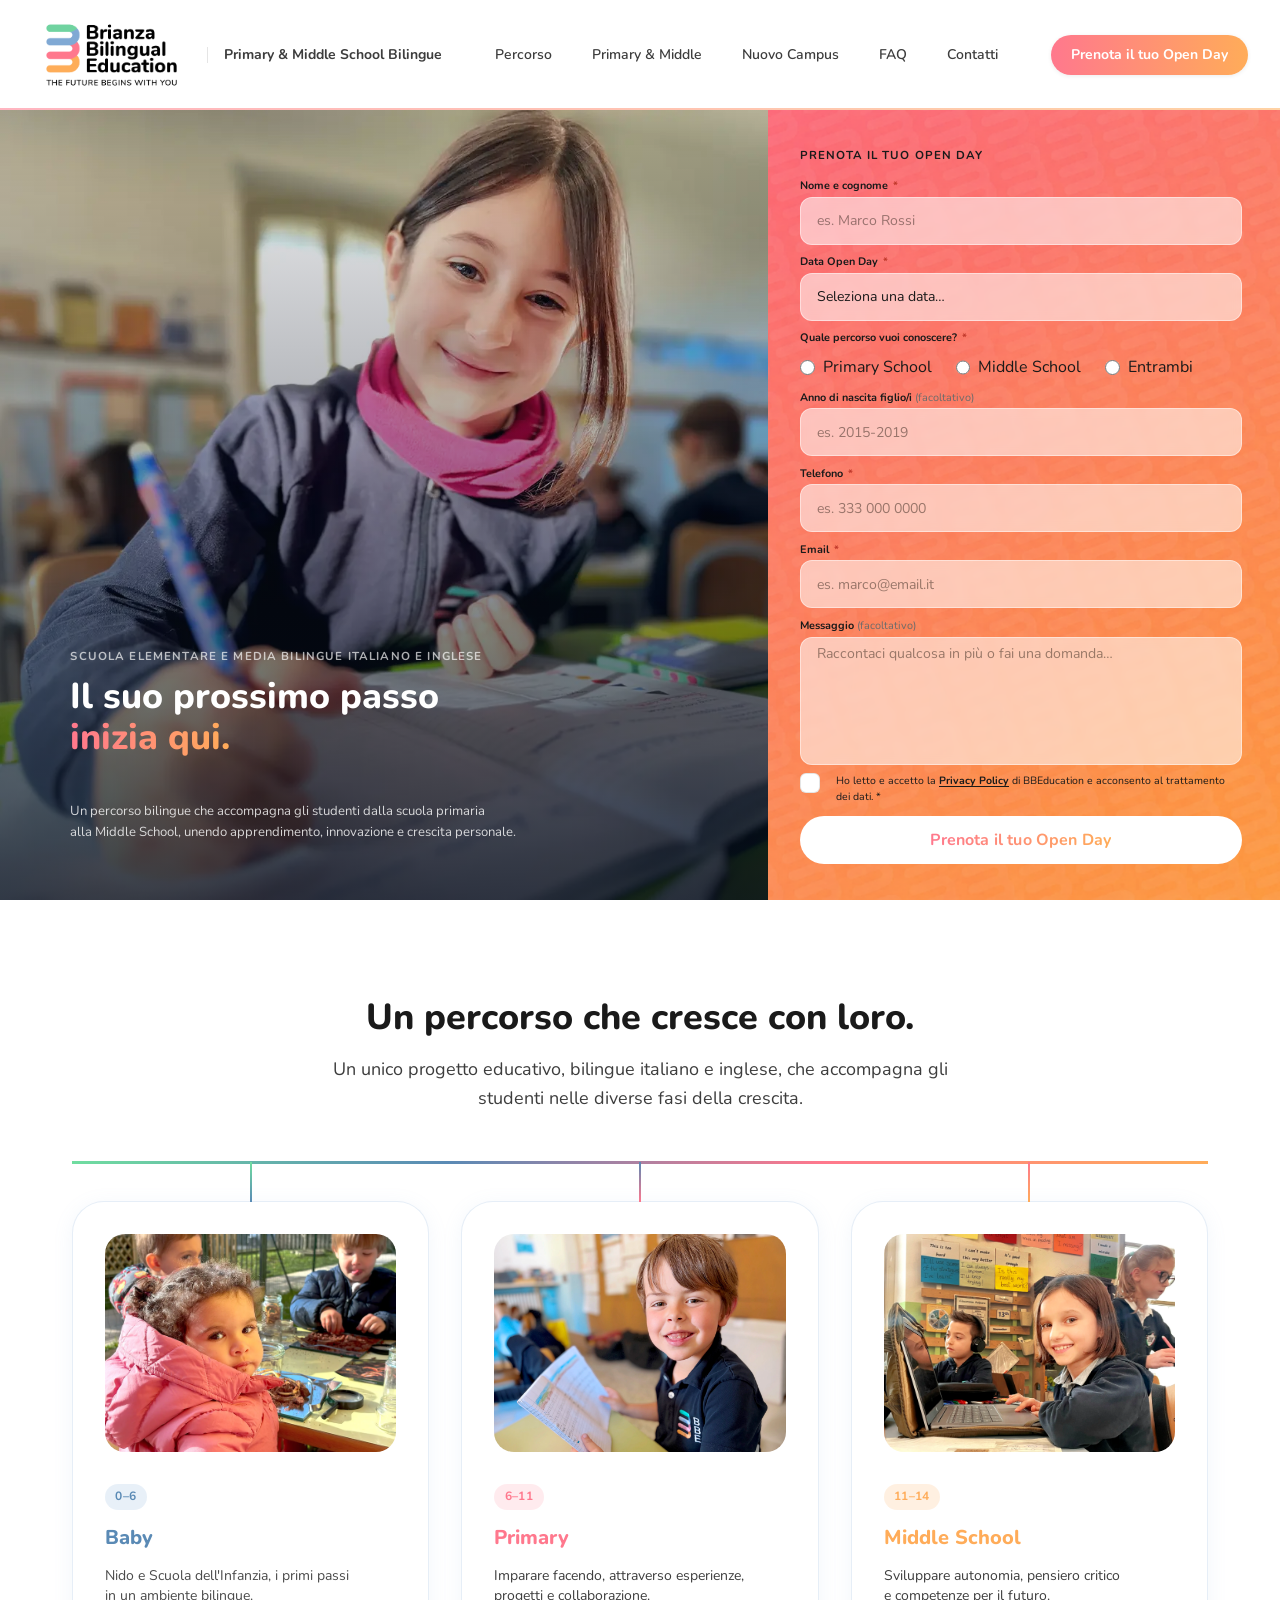
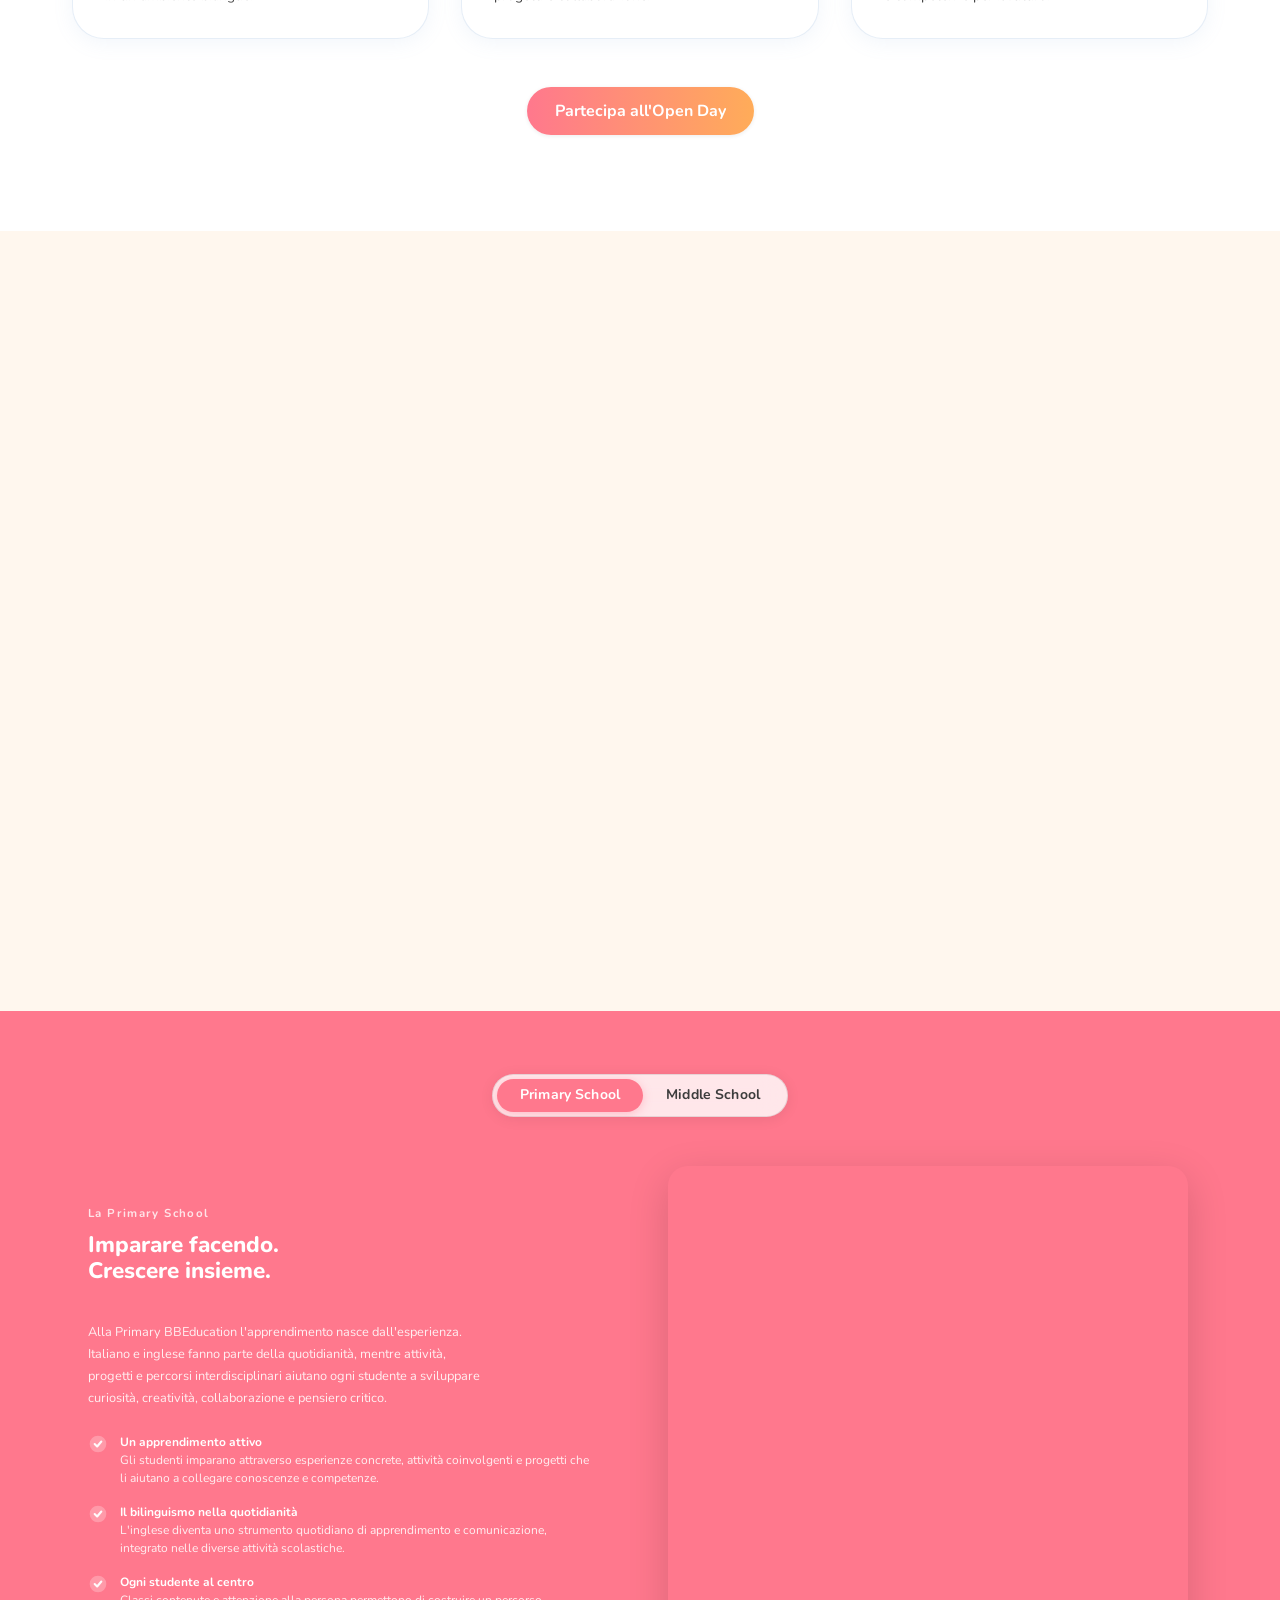
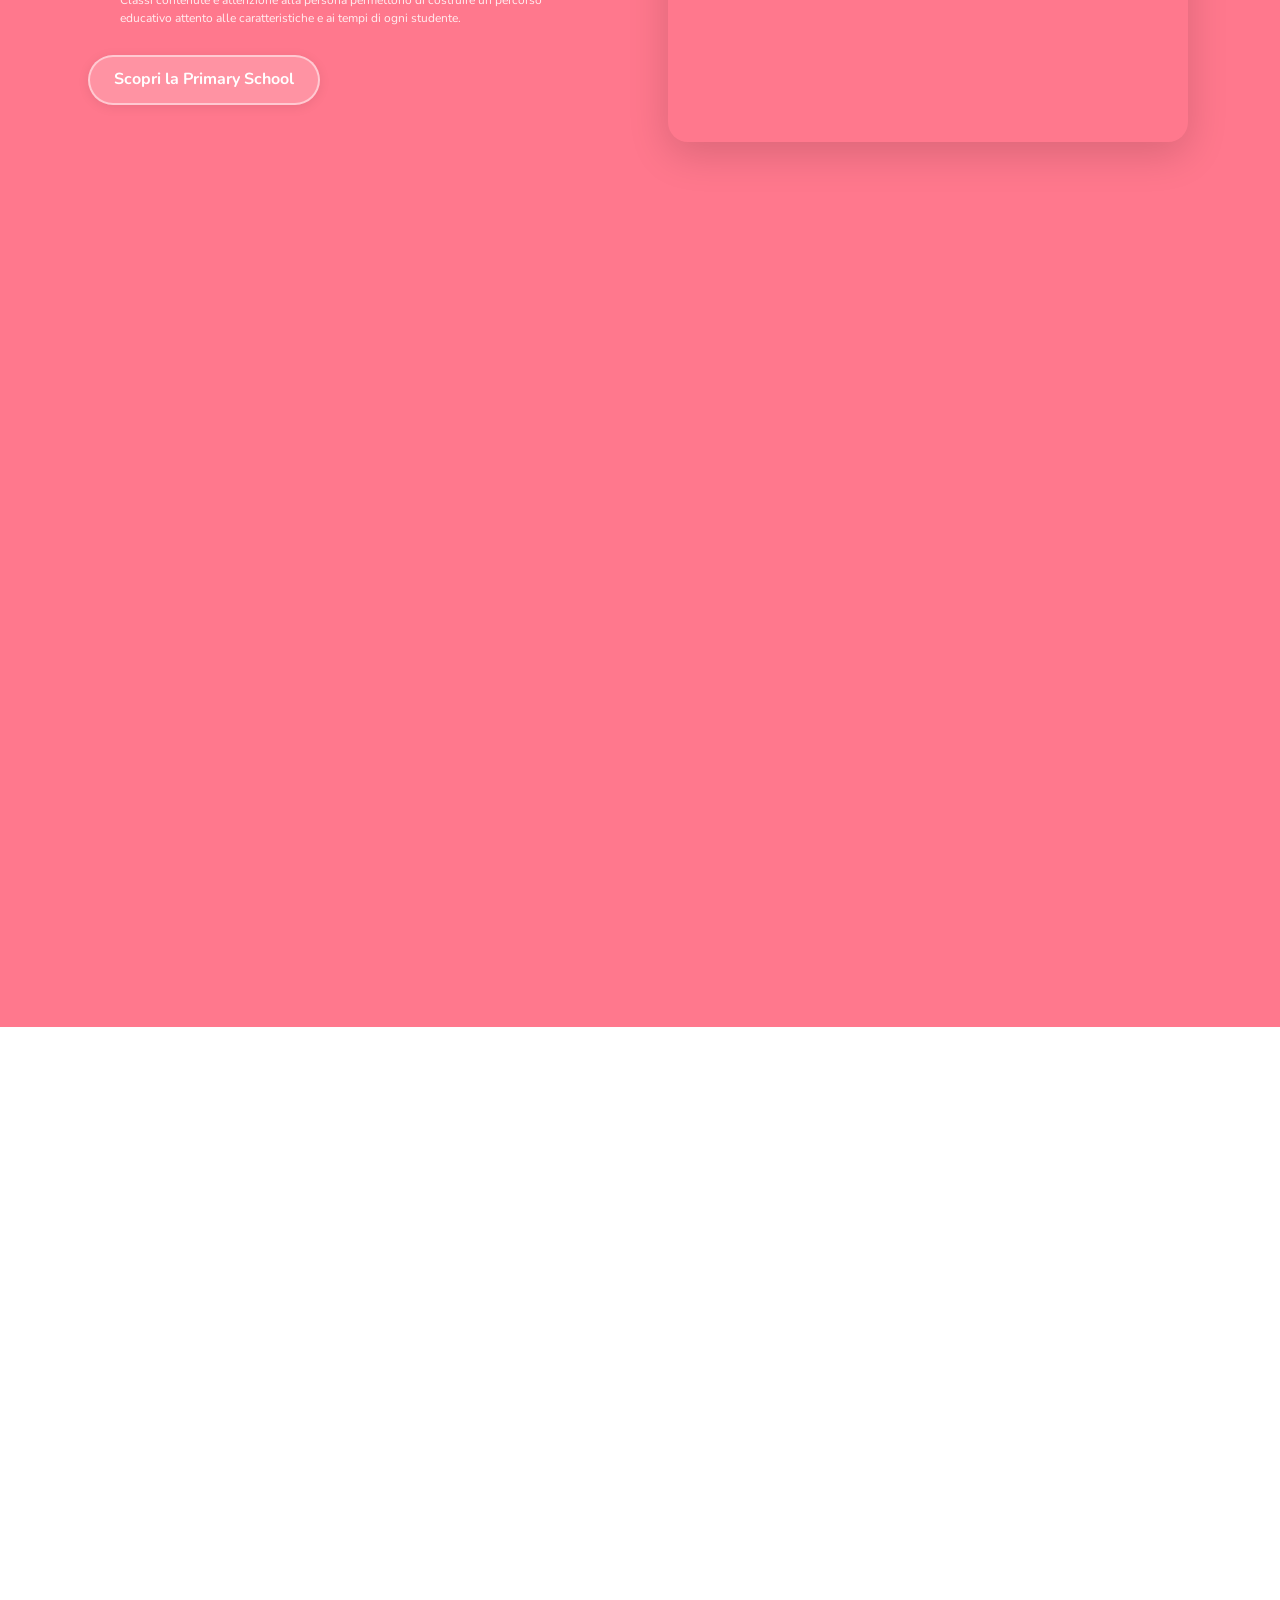
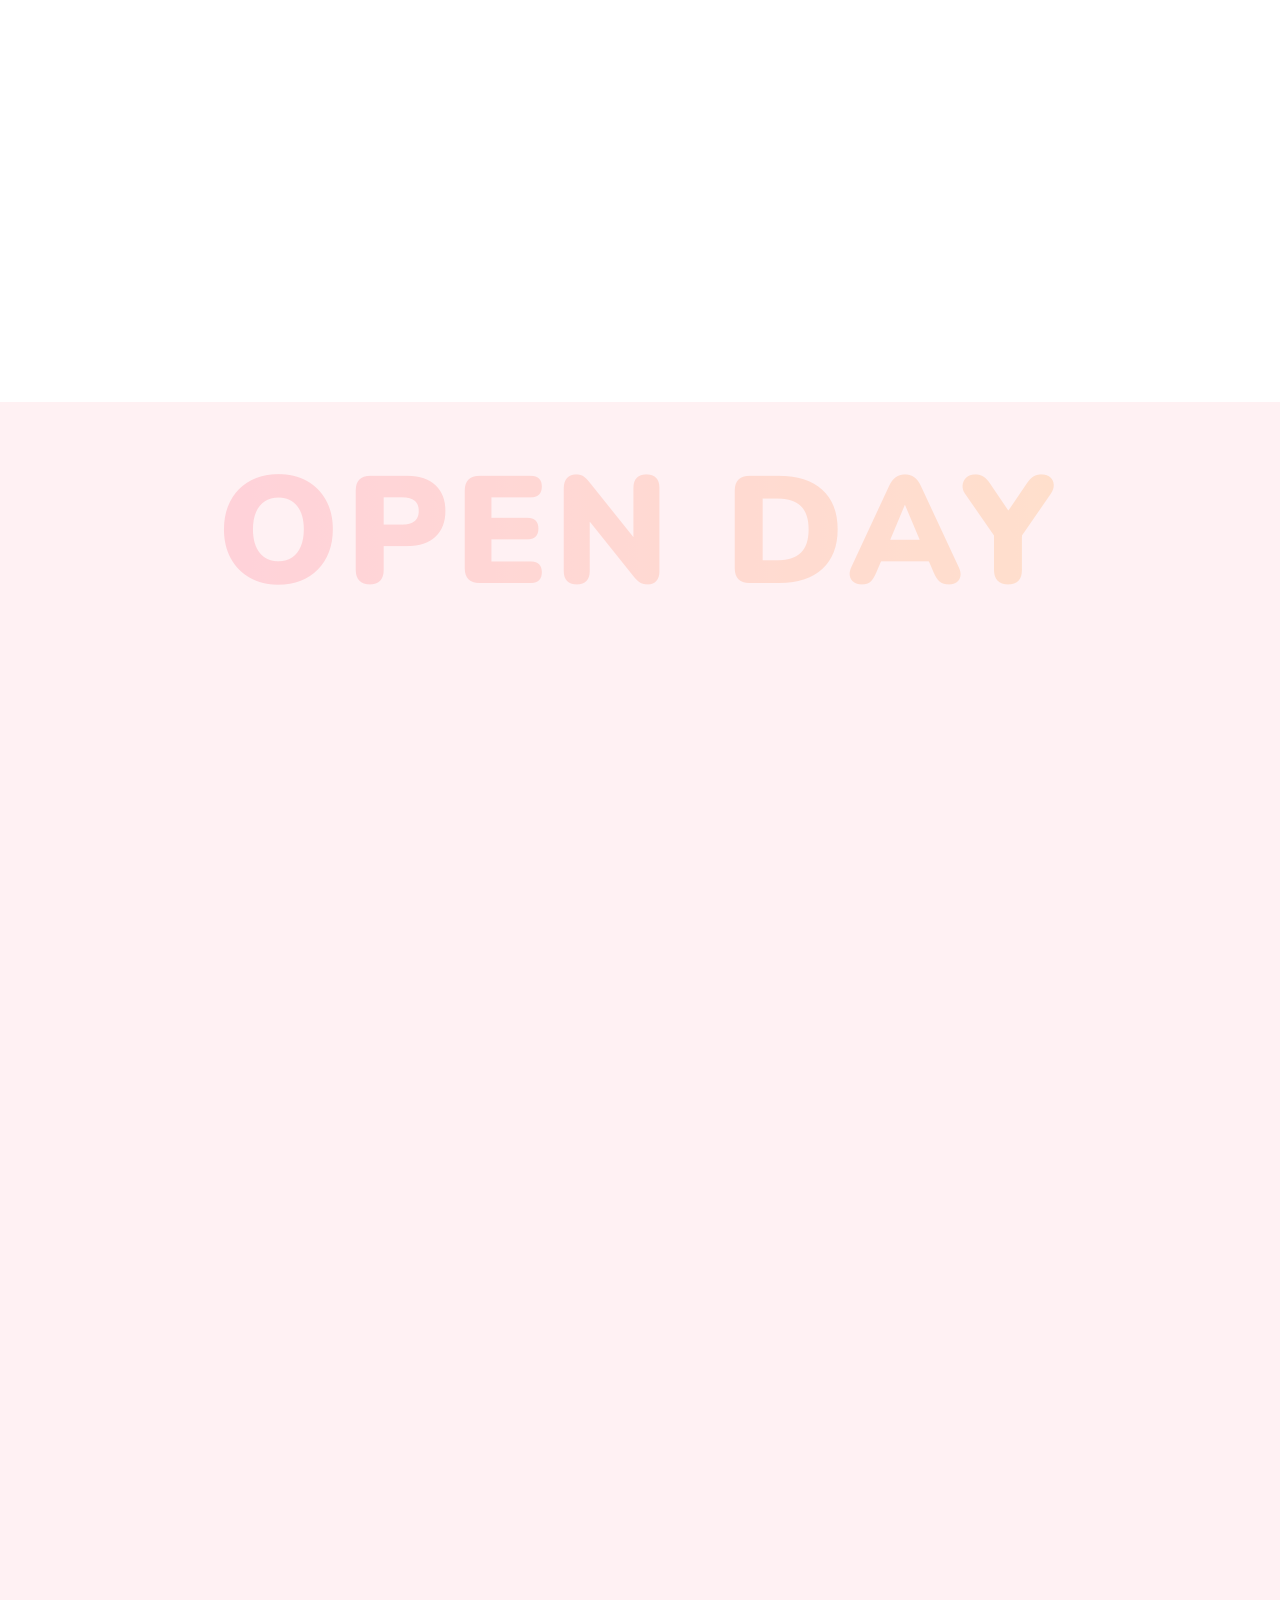
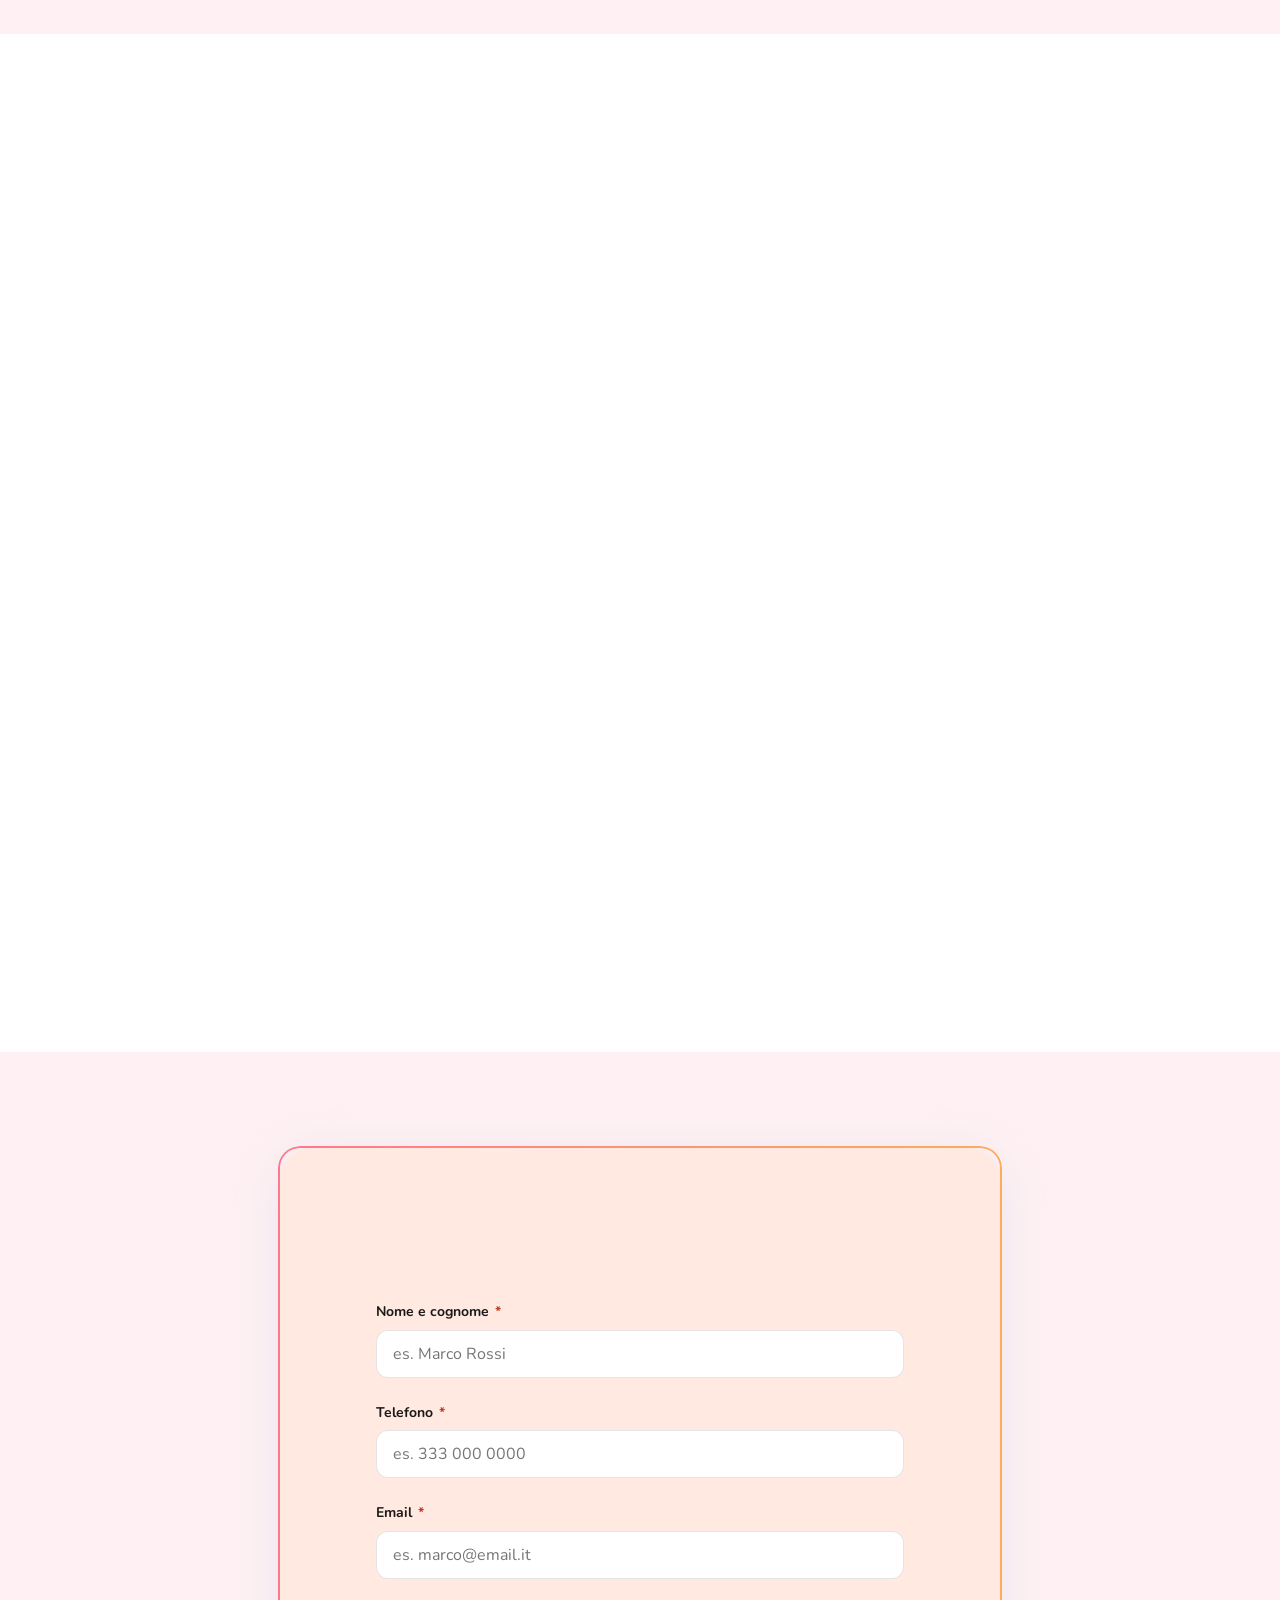
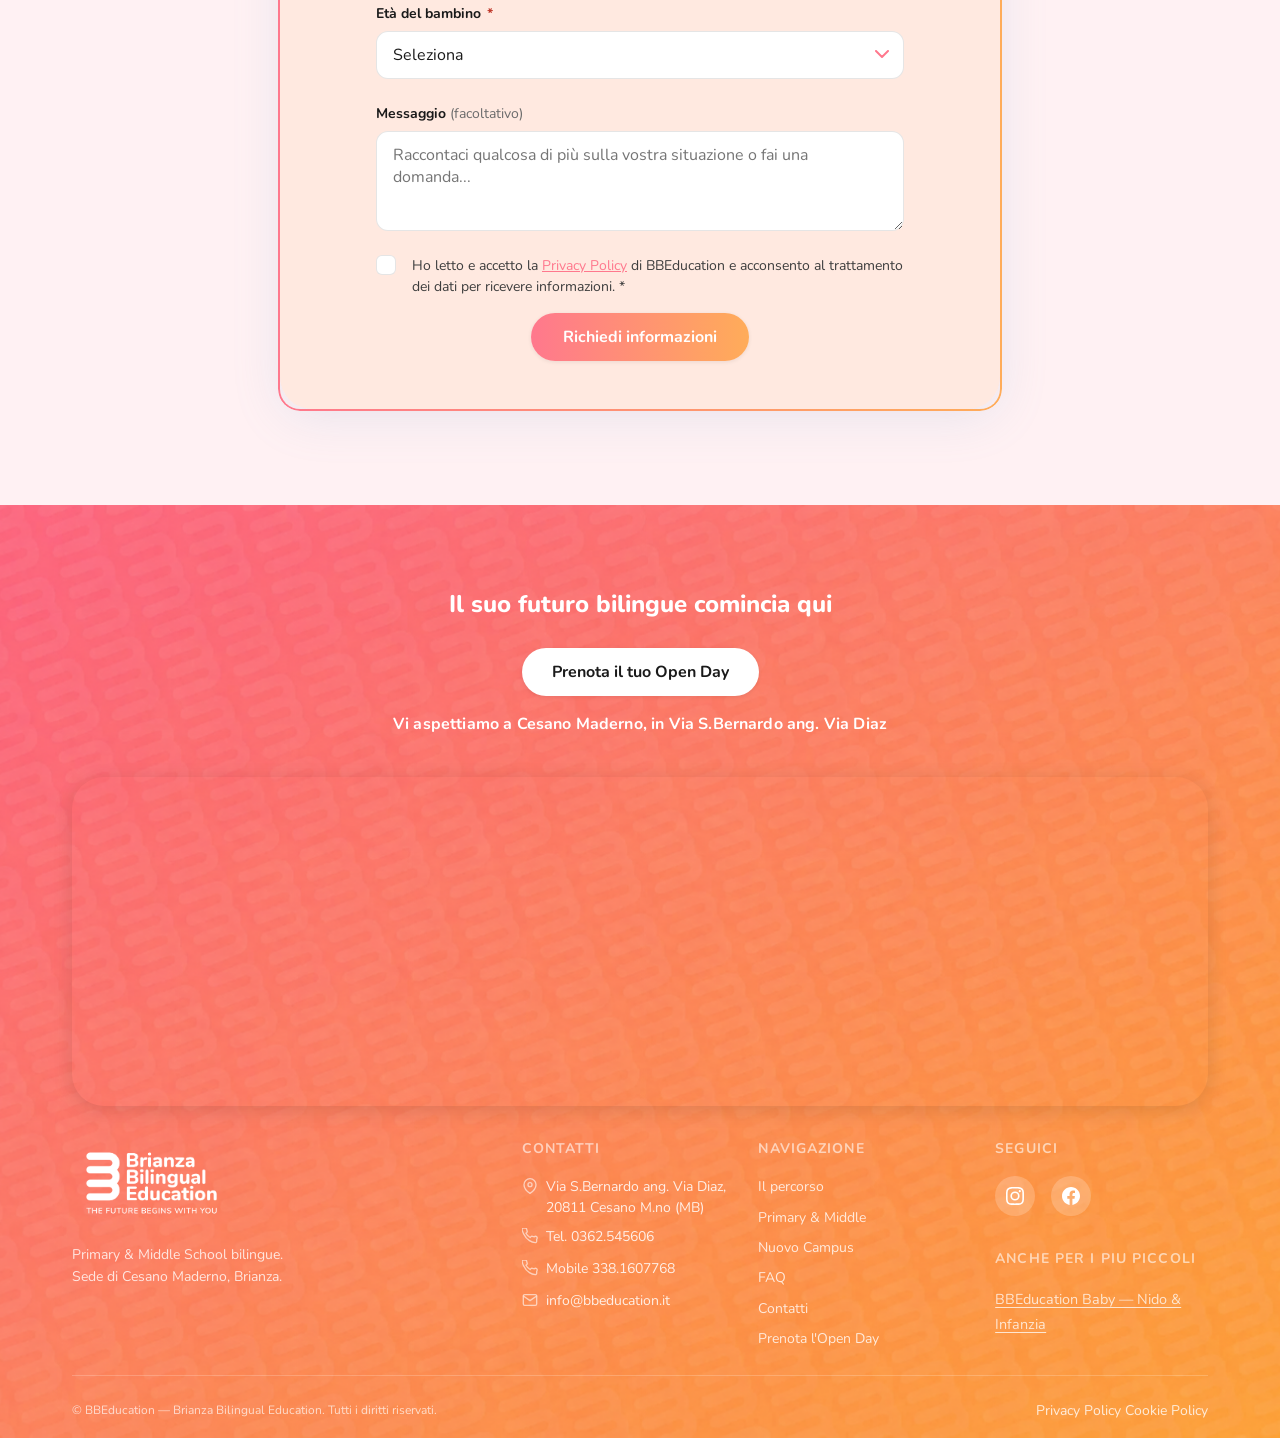
==== commit 3ab3bc26: "accenti mancanti" ====
--- a/primary-middle-school.html
+++ b/primary-middle-school.html
@@ -1179,7 +1179,7 @@
                   </svg>
                 </div>
                 <h3 id="vc-1-title" class="value-card__title">Bilinguismo autentico</h3>
-                <p class="value-card__body">Italiano e&nbsp;inglese integrati nella quotidianita scolastica, non come materia aggiuntiva ma come lingua di vita e&nbsp;di&nbsp;apprendimento.</p>
+                <p class="value-card__body">Italiano e&nbsp;inglese integrati nella quotidianità scolastica, non come materia aggiuntiva ma come lingua di vita e&nbsp;di&nbsp;apprendimento.</p>
               </div>
             </div>
           </article>
@@ -1291,7 +1291,7 @@
                 Imparare facendo.<br>Crescere insieme.
               </h2>
               <p class="method__body">
-                Alla Primary BBEducation l'apprendimento nasce dall'esperienza. Italiano e&nbsp;inglese fanno parte della quotidianita, mentre attivita, progetti e&nbsp;percorsi interdisciplinari aiutano ogni studente a&nbsp;sviluppare curiosita, creativita, collaborazione e&nbsp;pensiero critico.
+                Alla Primary BBEducation l'apprendimento nasce dall'esperienza. Italiano e&nbsp;inglese fanno parte della quotidianità, mentre attività, progetti e&nbsp;percorsi interdisciplinari aiutano ogni studente a&nbsp;sviluppare curiosità, creatività, collaborazione e&nbsp;pensiero critico.
               </p>
               <ul class="metodo__features">
                 <li class="metodo__feature">
@@ -1301,7 +1301,7 @@
                       <polyline points="8 12 11 15 16 9" stroke="rgba(255,255,255,0.95)" stroke-width="2.5" stroke-linecap="round" stroke-linejoin="round"/>
                     </svg>
                   </span>
-                  <span><strong>Un apprendimento attivo</strong><br><span style="font-weight:400">Gli studenti imparano attraverso esperienze concrete, attivita coinvolgenti e&nbsp;progetti che li aiutano a collegare conoscenze e&nbsp;competenze.</span></span>
+                  <span><strong>Un apprendimento attivo</strong><br><span style="font-weight:400">Gli studenti imparano attraverso esperienze concrete, attività coinvolgenti e&nbsp;progetti che li aiutano a collegare conoscenze e&nbsp;competenze.</span></span>
                 </li>
                 <li class="metodo__feature">
                   <span class="metodo__feature-icon" aria-hidden="true">
@@ -1310,7 +1310,7 @@
                       <polyline points="8 12 11 15 16 9" stroke="rgba(255,255,255,0.95)" stroke-width="2.5" stroke-linecap="round" stroke-linejoin="round"/>
                     </svg>
                   </span>
-                  <span><strong>Il bilinguismo nella quotidianita</strong><br><span style="font-weight:400">L'inglese diventa uno strumento quotidiano di apprendimento e&nbsp;comunicazione, integrato nelle diverse attivita scolastiche.</span></span>
+                  <span><strong>Il bilinguismo nella quotidianità</strong><br><span style="font-weight:400">L'inglese diventa uno strumento quotidiano di apprendimento e&nbsp;comunicazione, integrato nelle diverse attività scolastiche.</span></span>
                 </li>
                 <li class="metodo__feature">
                   <span class="metodo__feature-icon" aria-hidden="true">
@@ -1335,7 +1335,7 @@
                 Imparare a pensare.<br>Prepararsi al futuro.
               </h2>
               <p class="method__body">
-                Nella Middle School il modo di imparare evolve insieme agli studenti, con un&nbsp;approccio che sviluppa autonomia, curiosita e&nbsp;pensiero critico.
+                Nella Middle School il modo di imparare evolve insieme agli studenti, con un&nbsp;approccio che sviluppa autonomia, curiosità e&nbsp;pensiero critico.
               </p>
               <ul class="metodo__features">
                 <li class="metodo__feature">
@@ -1363,7 +1363,7 @@
                       <polyline points="8 12 11 15 16 9" stroke="#fff" stroke-width="2.5" stroke-linecap="round" stroke-linejoin="round"/>
                     </svg>
                   </span>
-                  <span><strong>Future Skills</strong><br><span style="font-weight:400">Pensiero critico, creativita, autonomia e capacita di collaborare.</span></span>
+                  <span><strong>Future Skills</strong><br><span style="font-weight:400">Pensiero critico, creatività, autonomia e capacità di collaborare.</span></span>
                 </li>
               </ul>
               <a href="#hero" class="pms-scroll-cta">Scopri la Middle School</a>
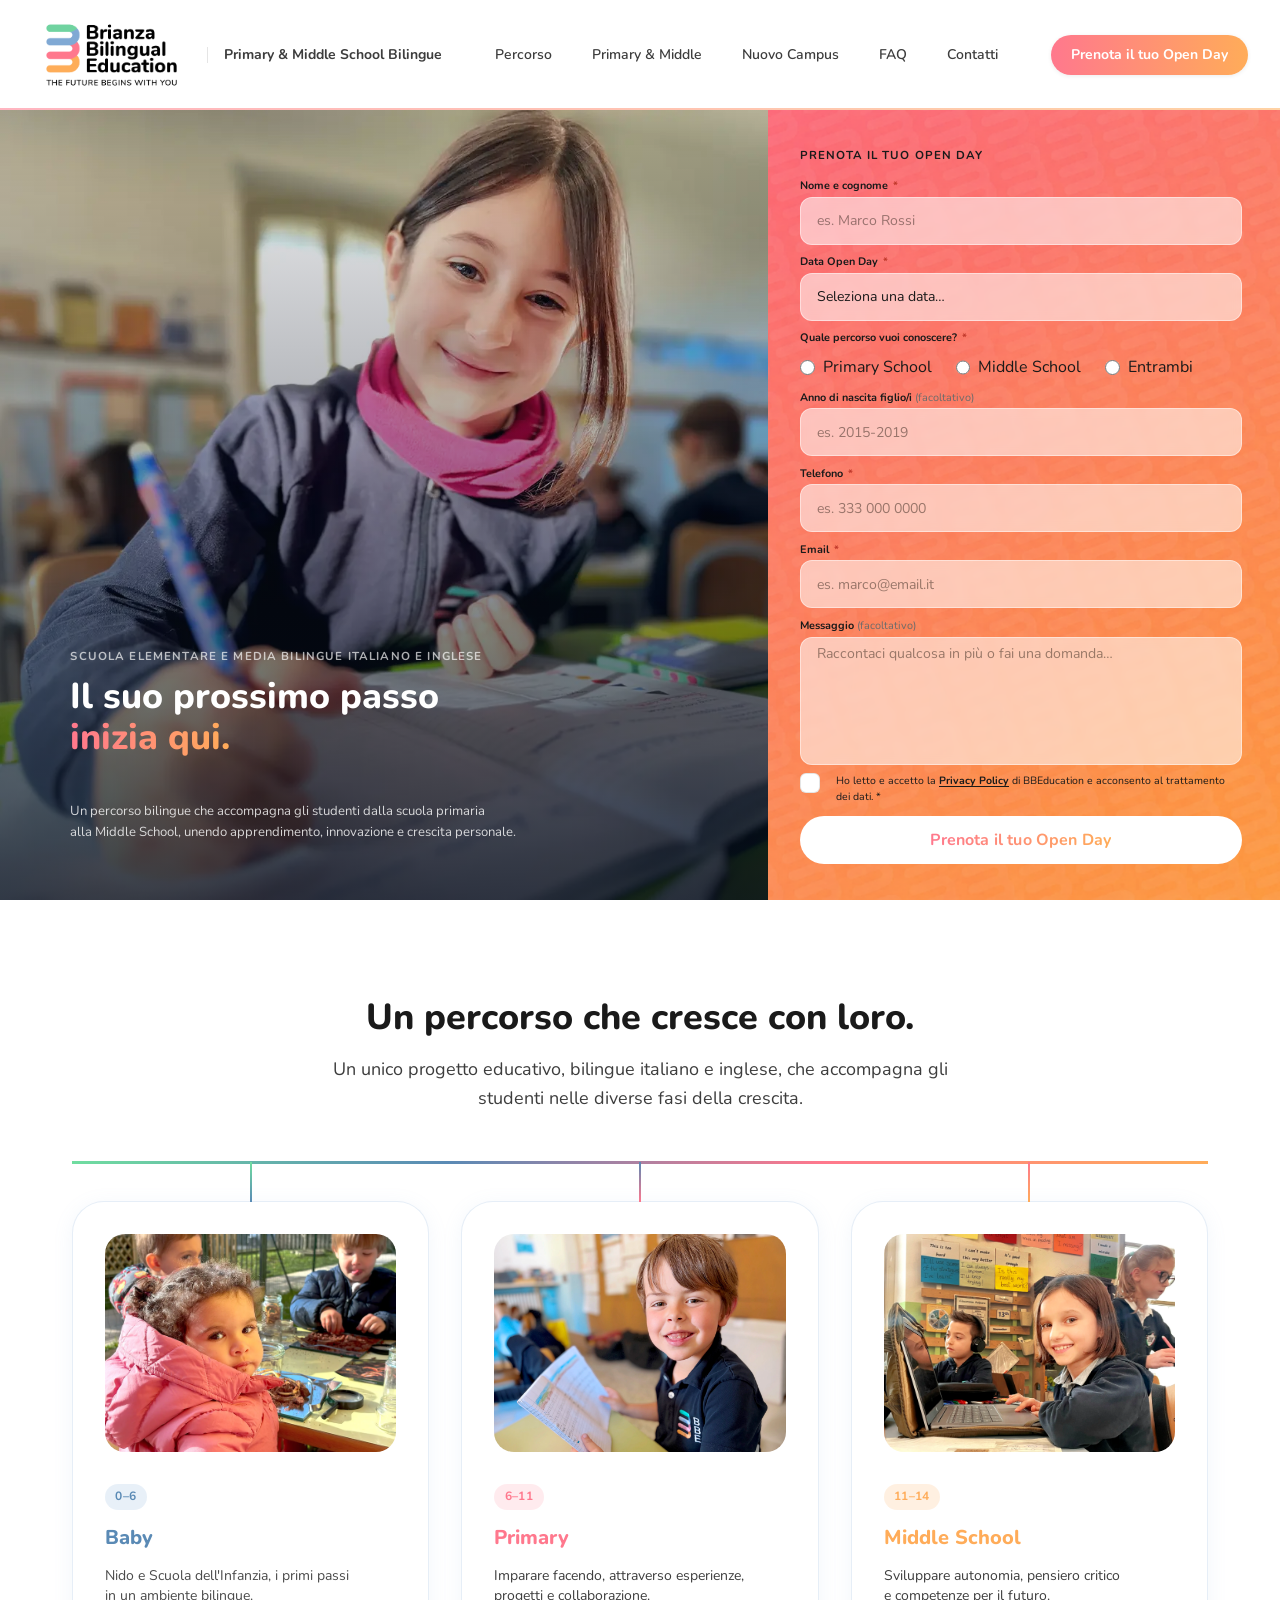
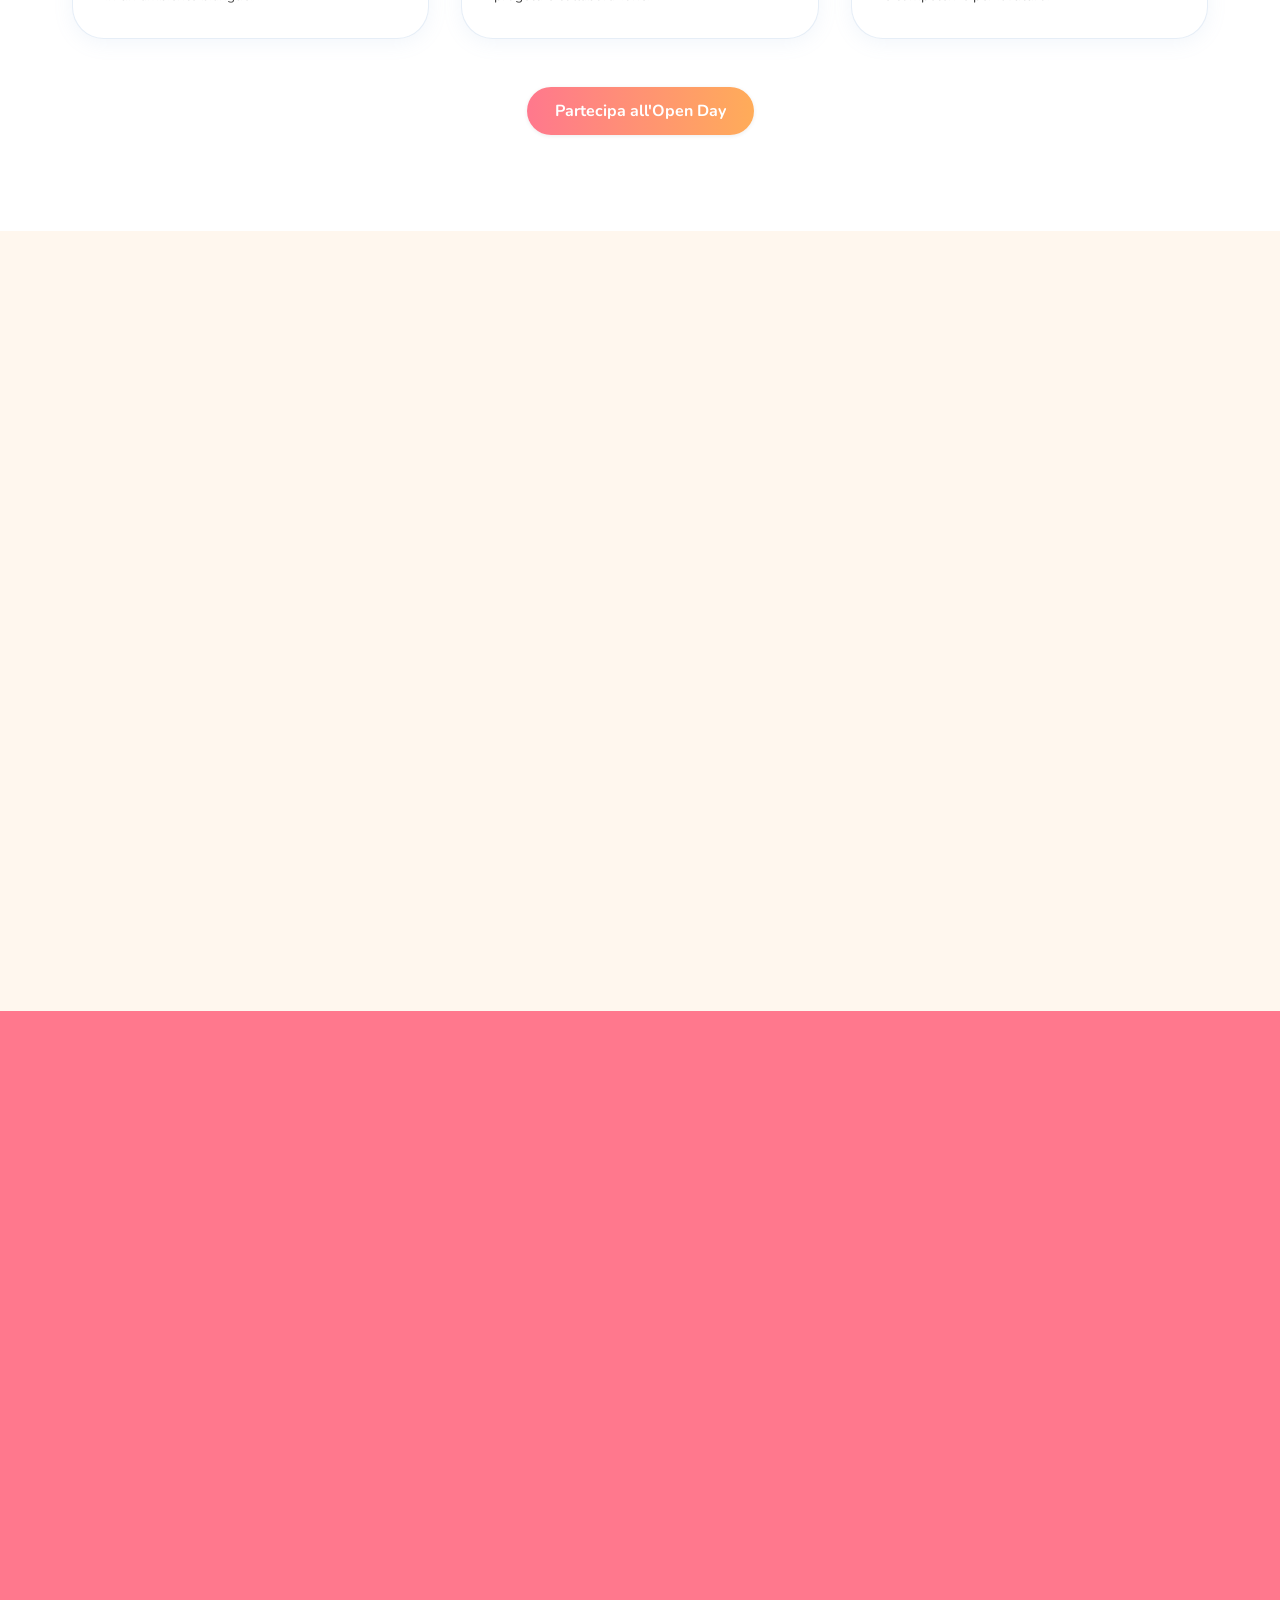
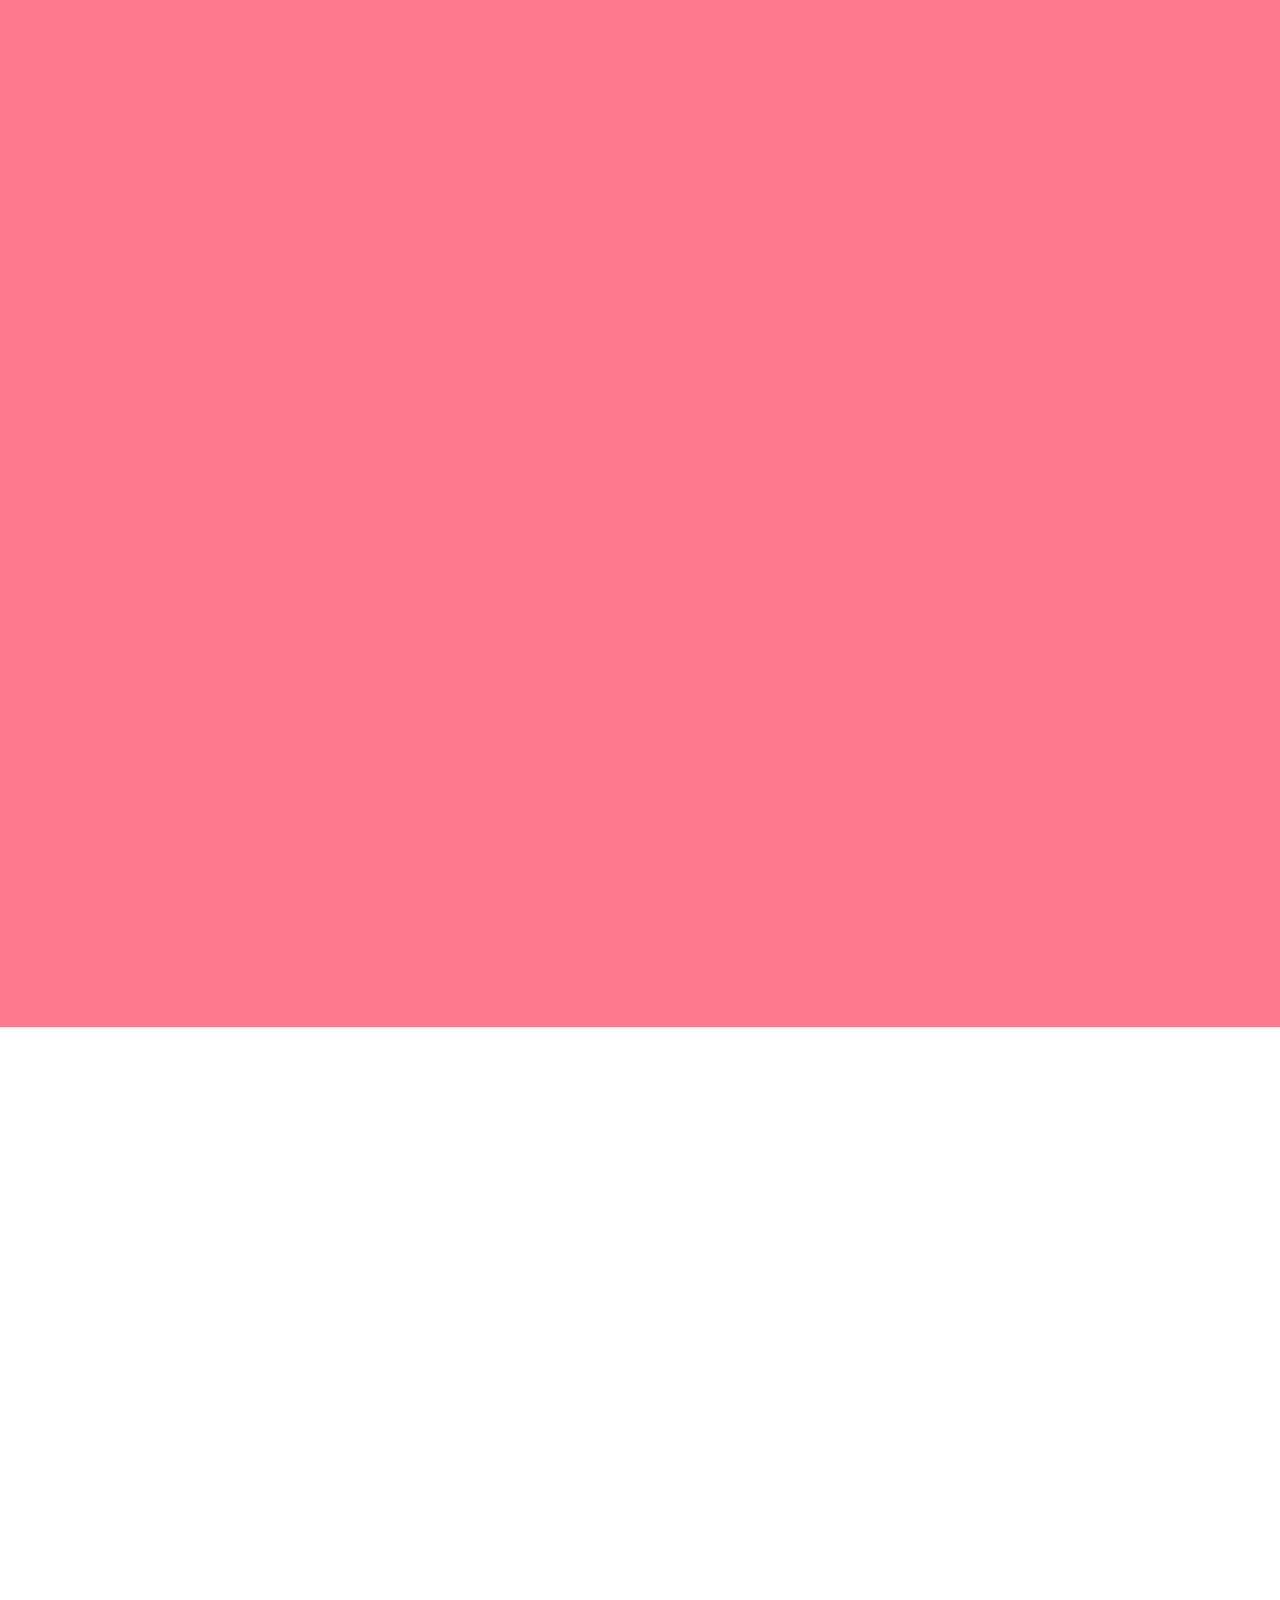
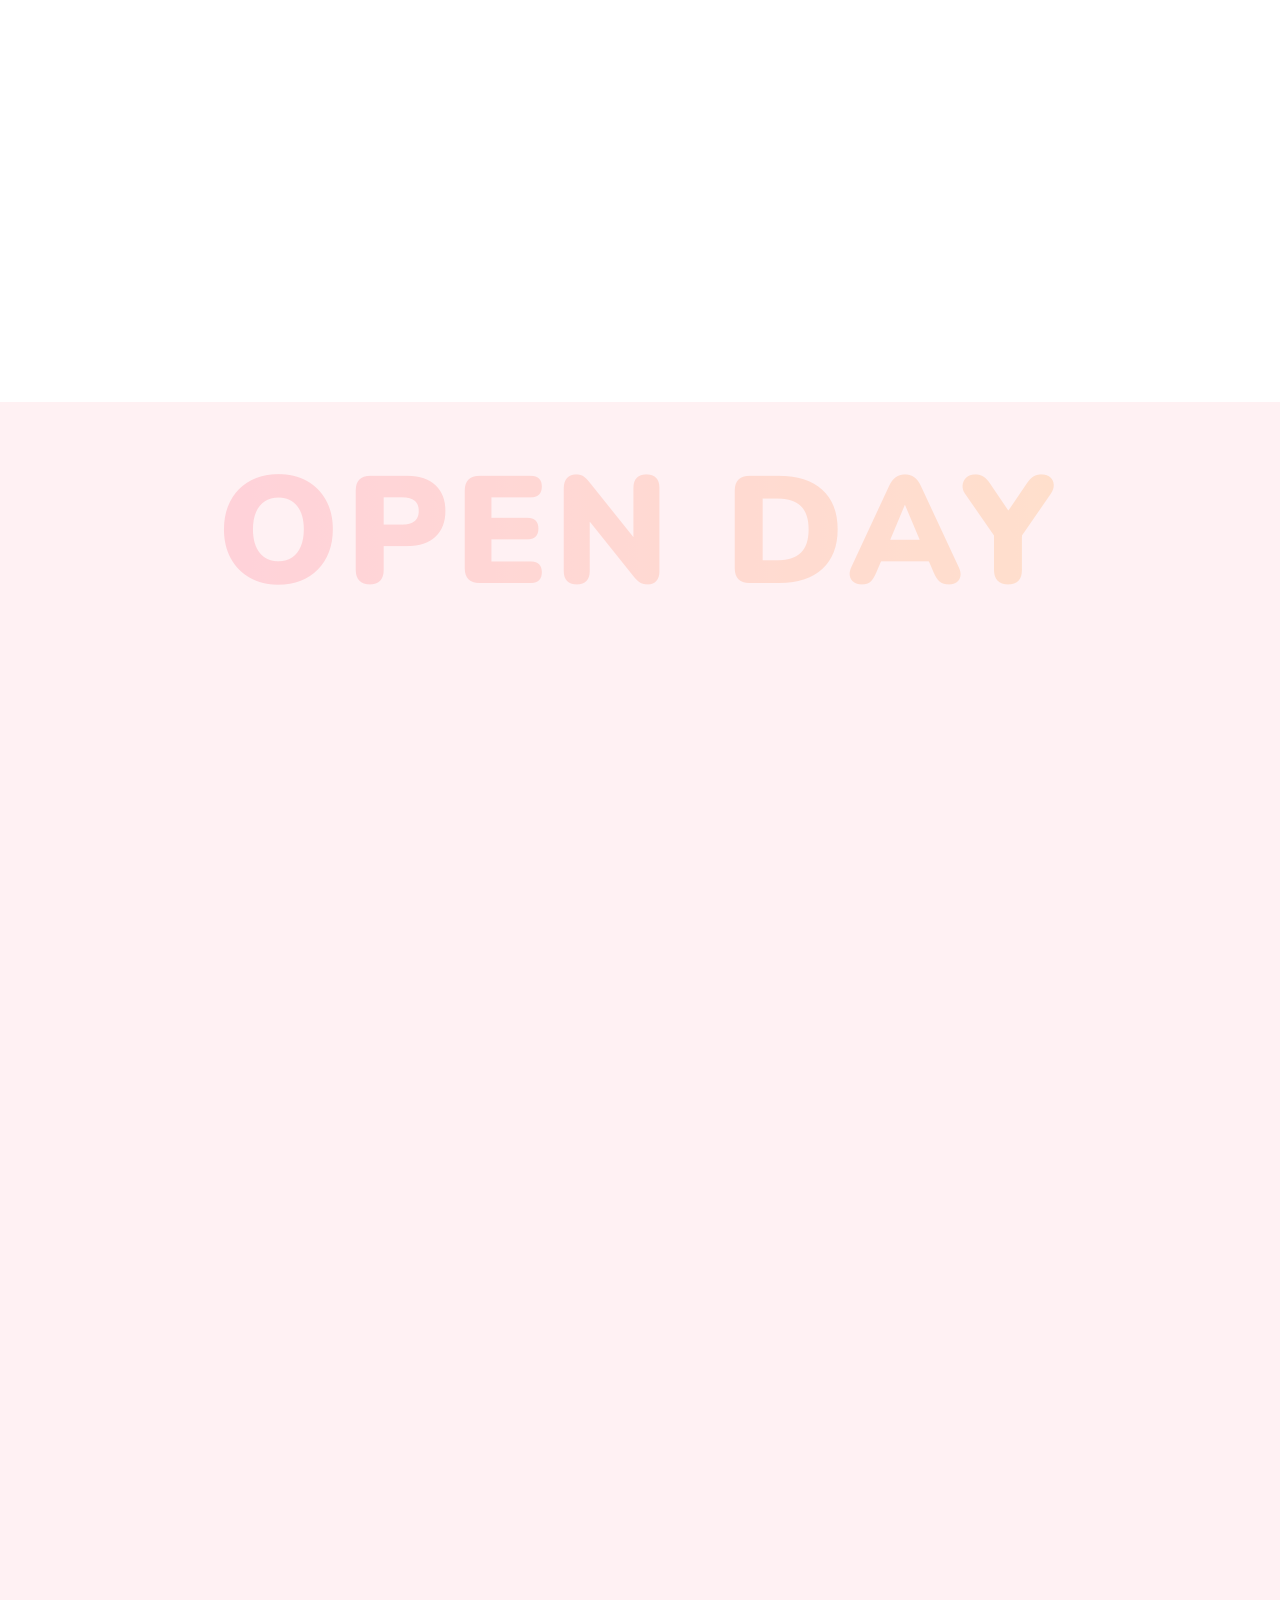
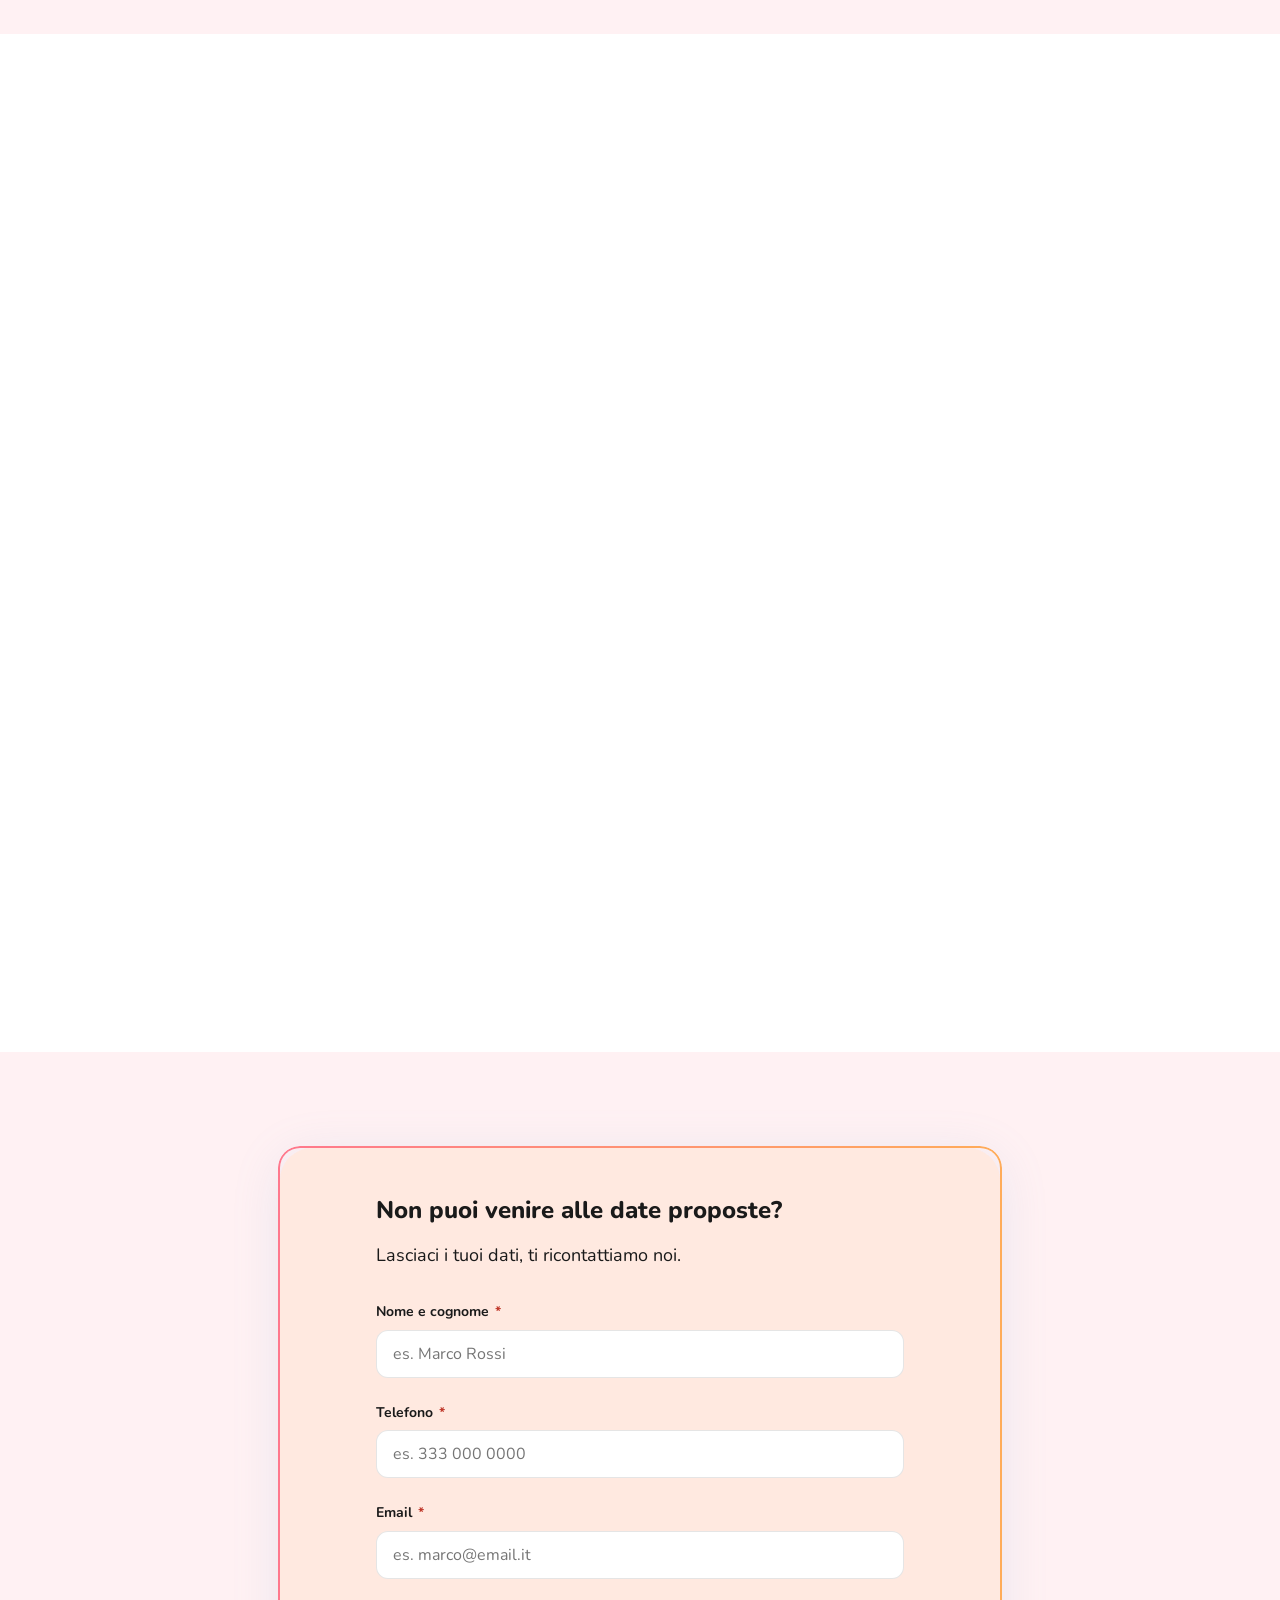
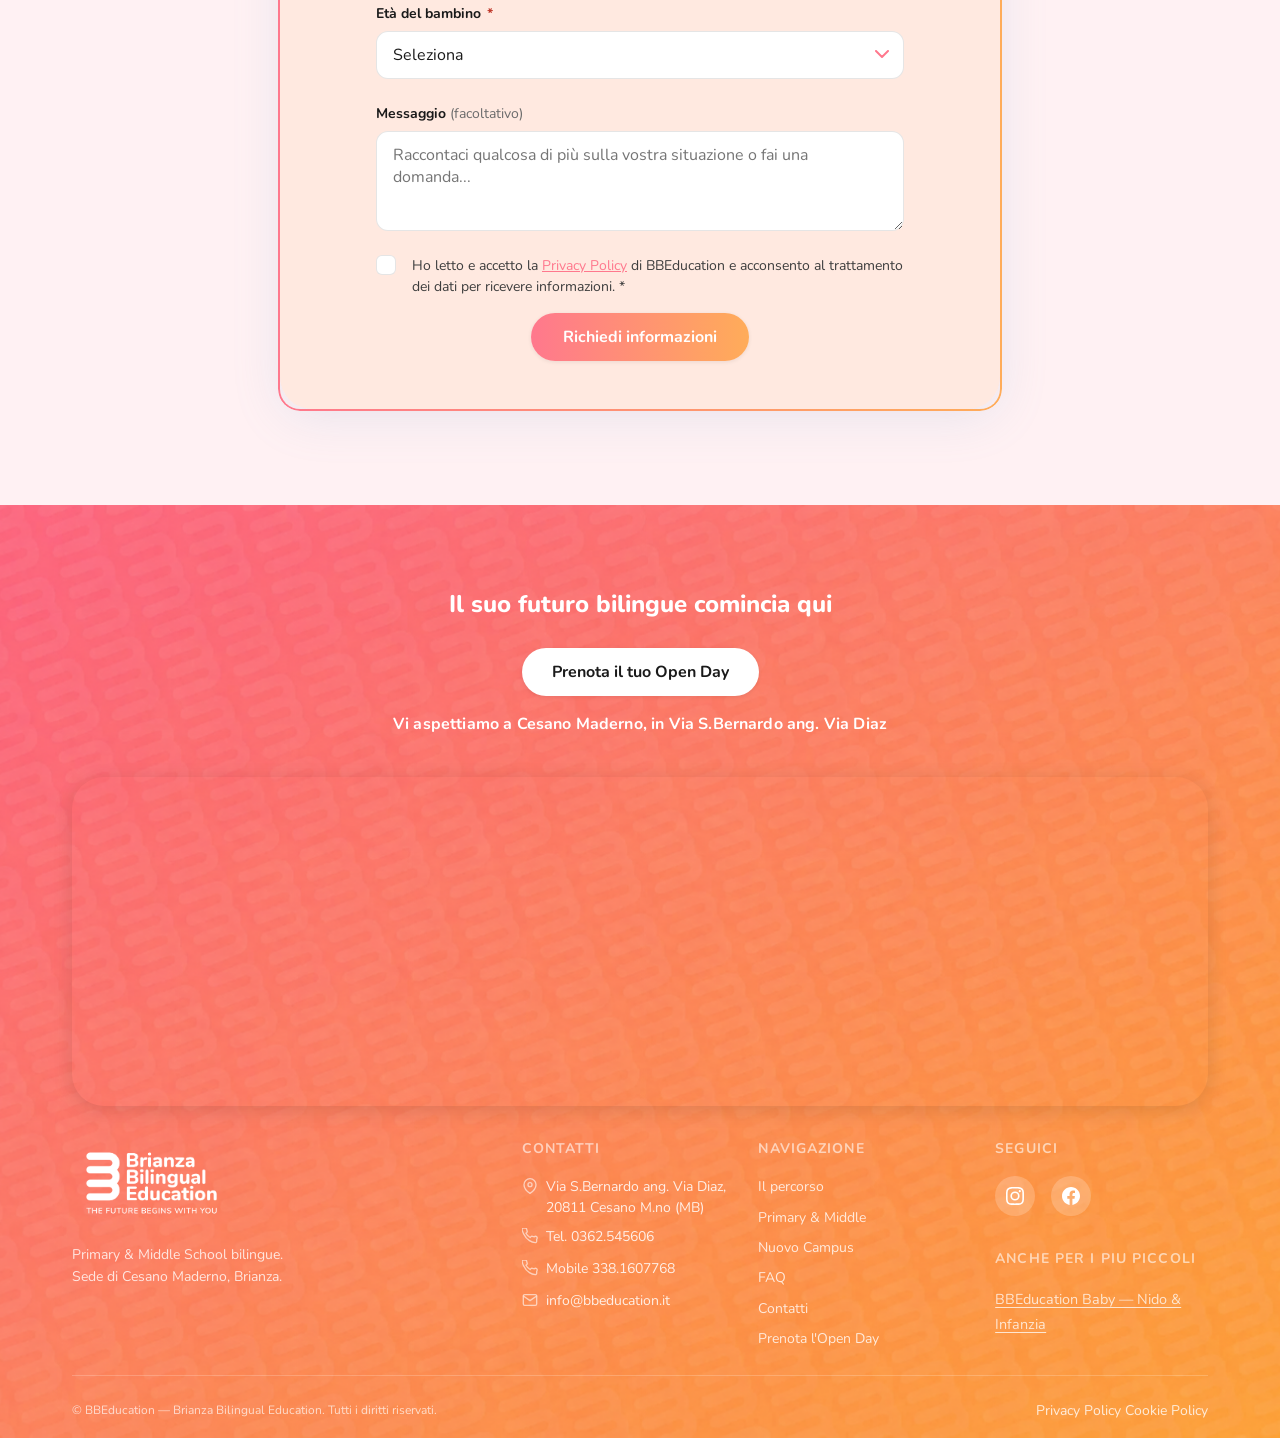
==== commit 9c24e51f: "foto mobile" ====
--- a/primary-middle-school.html
+++ b/primary-middle-school.html
@@ -852,6 +852,7 @@
         object-fit: cover !important;
         object-position: center 20% !important;
       }
+      #primary.metodo--flow .metodo__img[data-idx="1"] { object-position: center 65% !important; }
     }
 
     /* ════════════════════════════════════════════════════════════
@@ -873,6 +874,7 @@
         object-fit: cover !important;
         object-position: center 20% !important;
       }
+      #primary .metodo__img[data-idx="1"] { object-position: center 65% !important; }
       #primary .metodo__panel { opacity: 1 !important; padding: var(--space-4) !important; gap: clamp(0.3rem, 1.2svh, 1rem) !important; padding-right: var(--space-4) !important; }
     }
 
@@ -1368,7 +1370,7 @@
               </ul>
               <a href="#hero" class="pms-scroll-cta">Scopri la Middle School</a>
             </div>
-            <img class="metodo__img" data-idx="1" src="fotoprimary/imparare a pensare.webp" alt="Lezione alla Middle School BBEducation" width="600" height="900" loading="lazy" decoding="async">
+            <img class="metodo__img" data-idx="1" src="fotoprimary/imparare a pensare.webp" alt="Lezione alla Middle School BBEducation" width="600" height="900" loading="lazy" decoding="async" style="object-position: center bottom;">
           </div>
 
 
@@ -2058,7 +2060,7 @@
       <!-- Mappa -->
       <div class="map-container">
         <iframe
-          src="https://maps.google.com/maps?f=q&source=s_q&hl=it&q=Via+S.+Bernardo+ang.+Via+Diaz,+20811+Cesano+Maderno+MB,+Italy&z=17&output=embed"
+          src="https://www.google.com/maps/embed?pb=!1m18!1m12!1m3!1d2787.123!2d9.1812843!3d45.6386758!2m3!1f0!2f0!3f0!3m2!1i1024!2i768!4f13.1!3m3!1m2!1s0x4786bdbaa600cbed%3A0x6b768227bd1533cf!2sBrianza%20Bilingual%20Education%20Primary%20School!5e0!3m2!1sit!2sit!4v1700000000000"
           width="100%"
           height="320"
           style="border:0; border-radius: var(--radius-lg, 16px);"
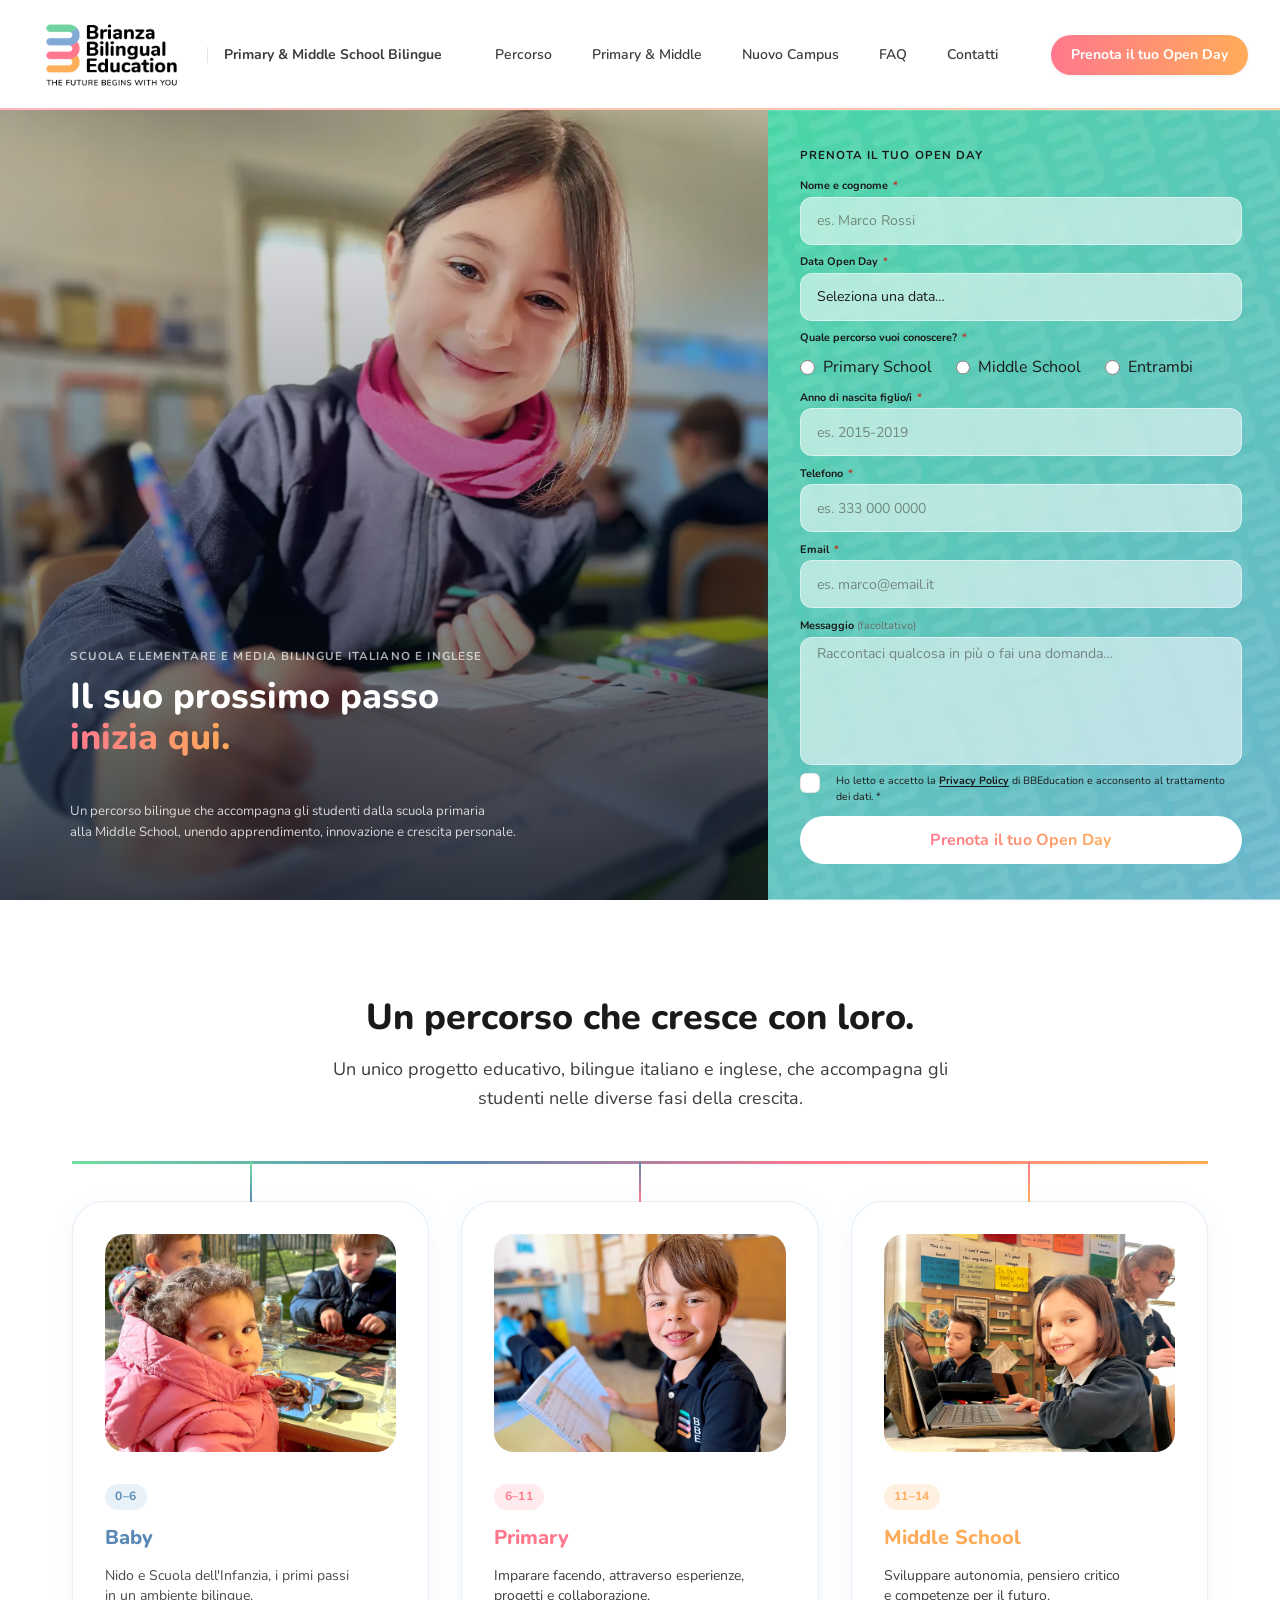
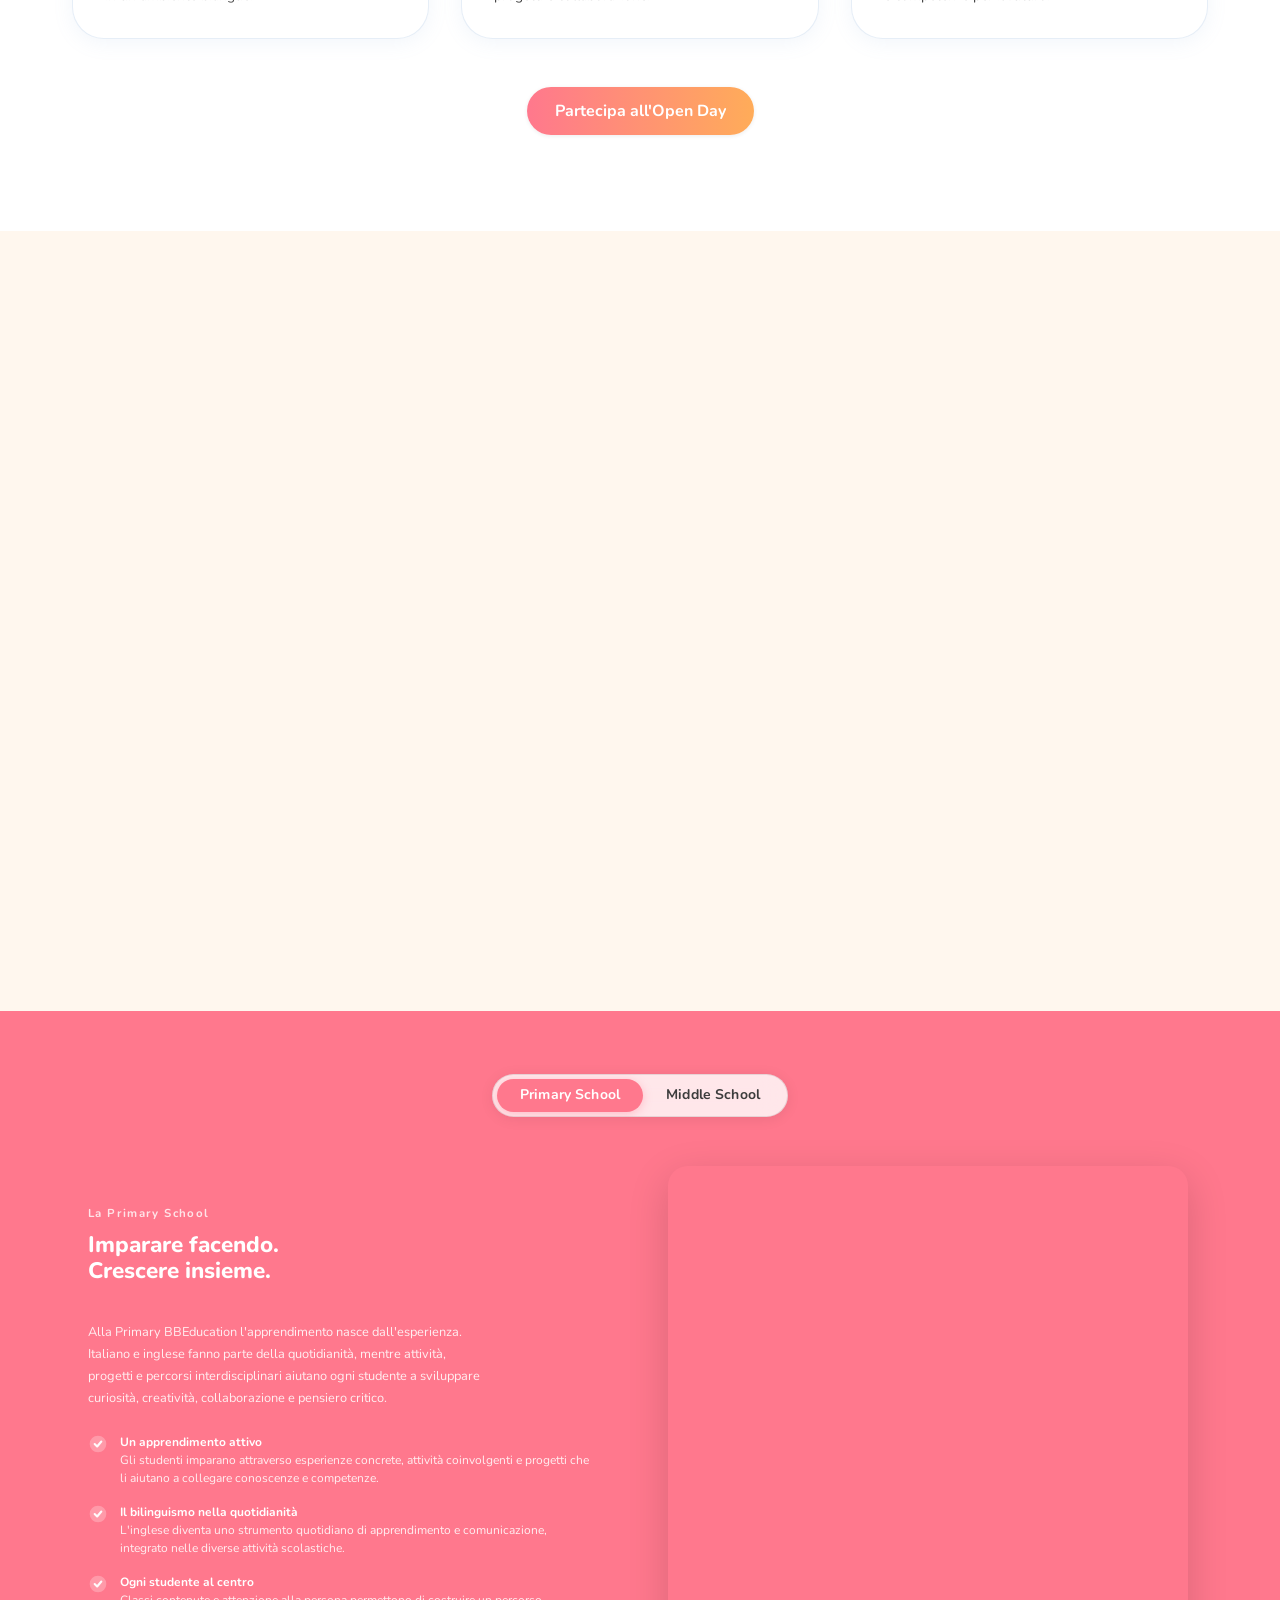
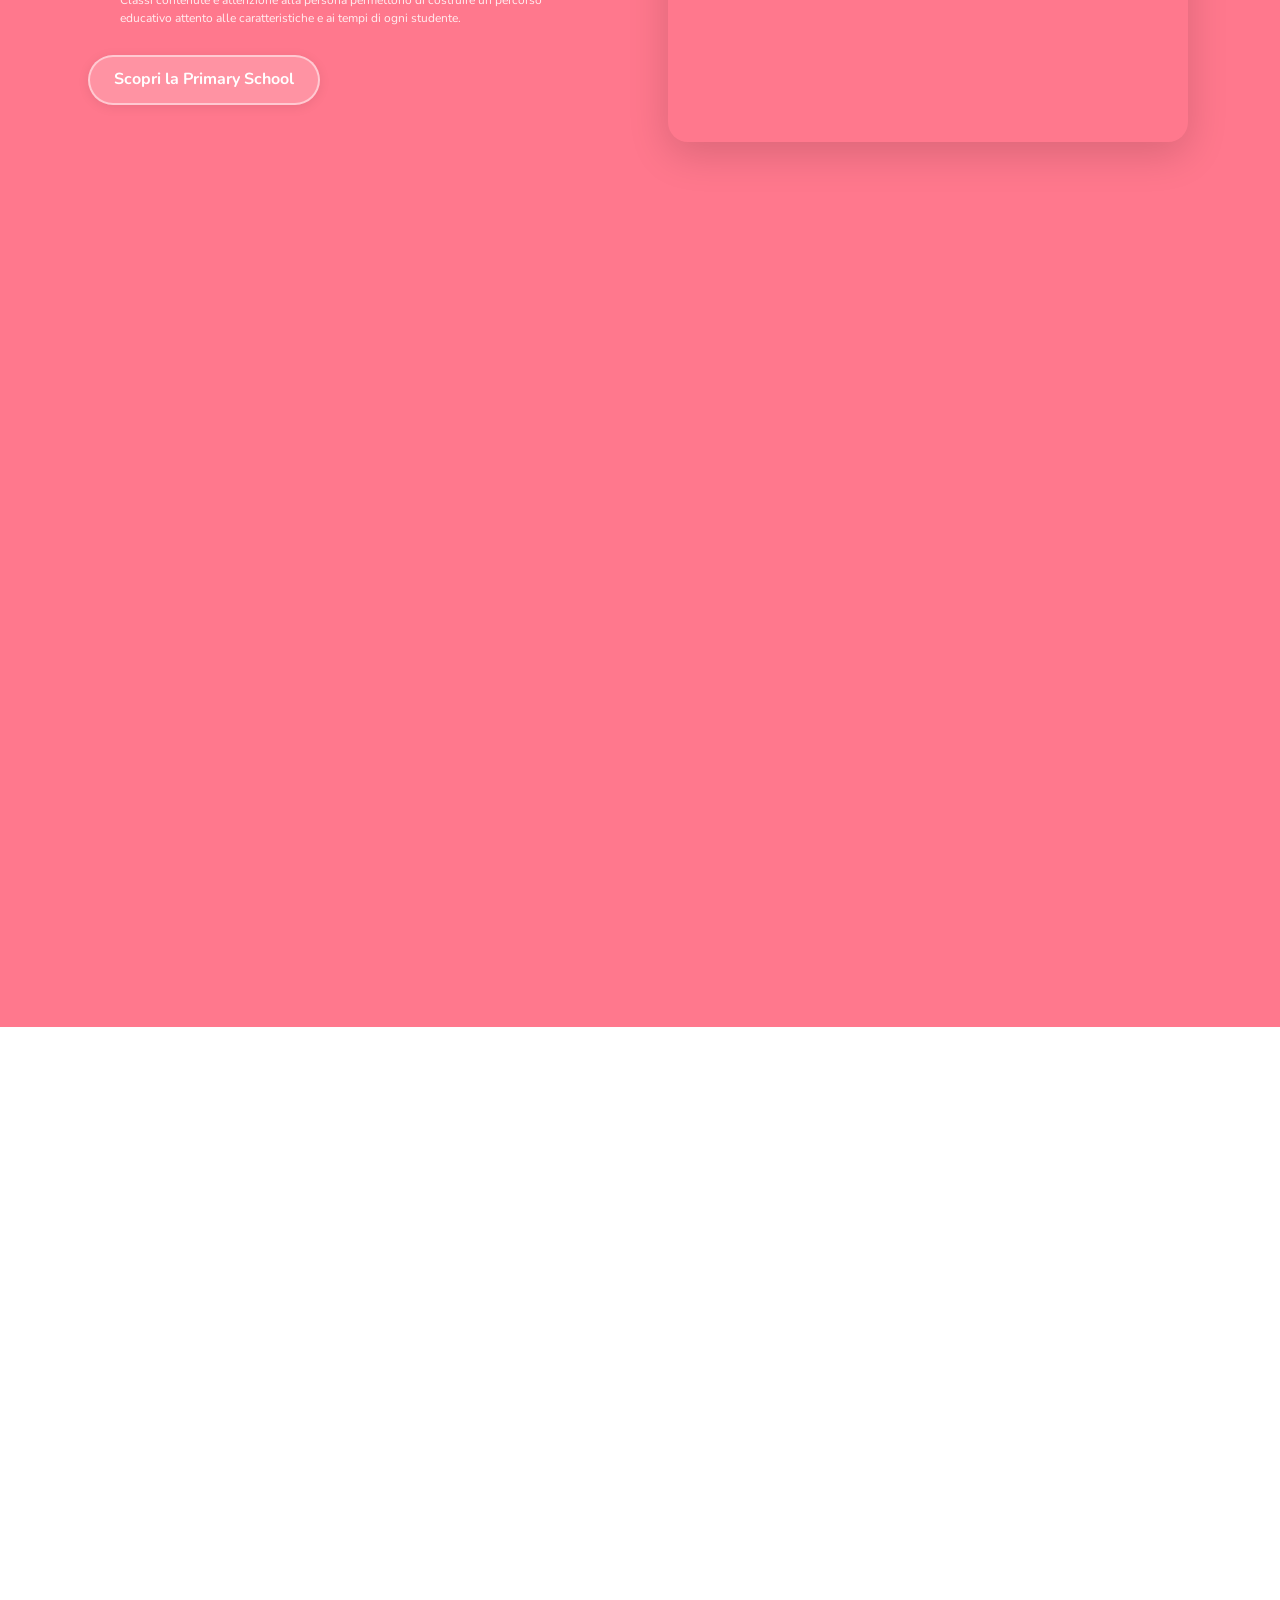
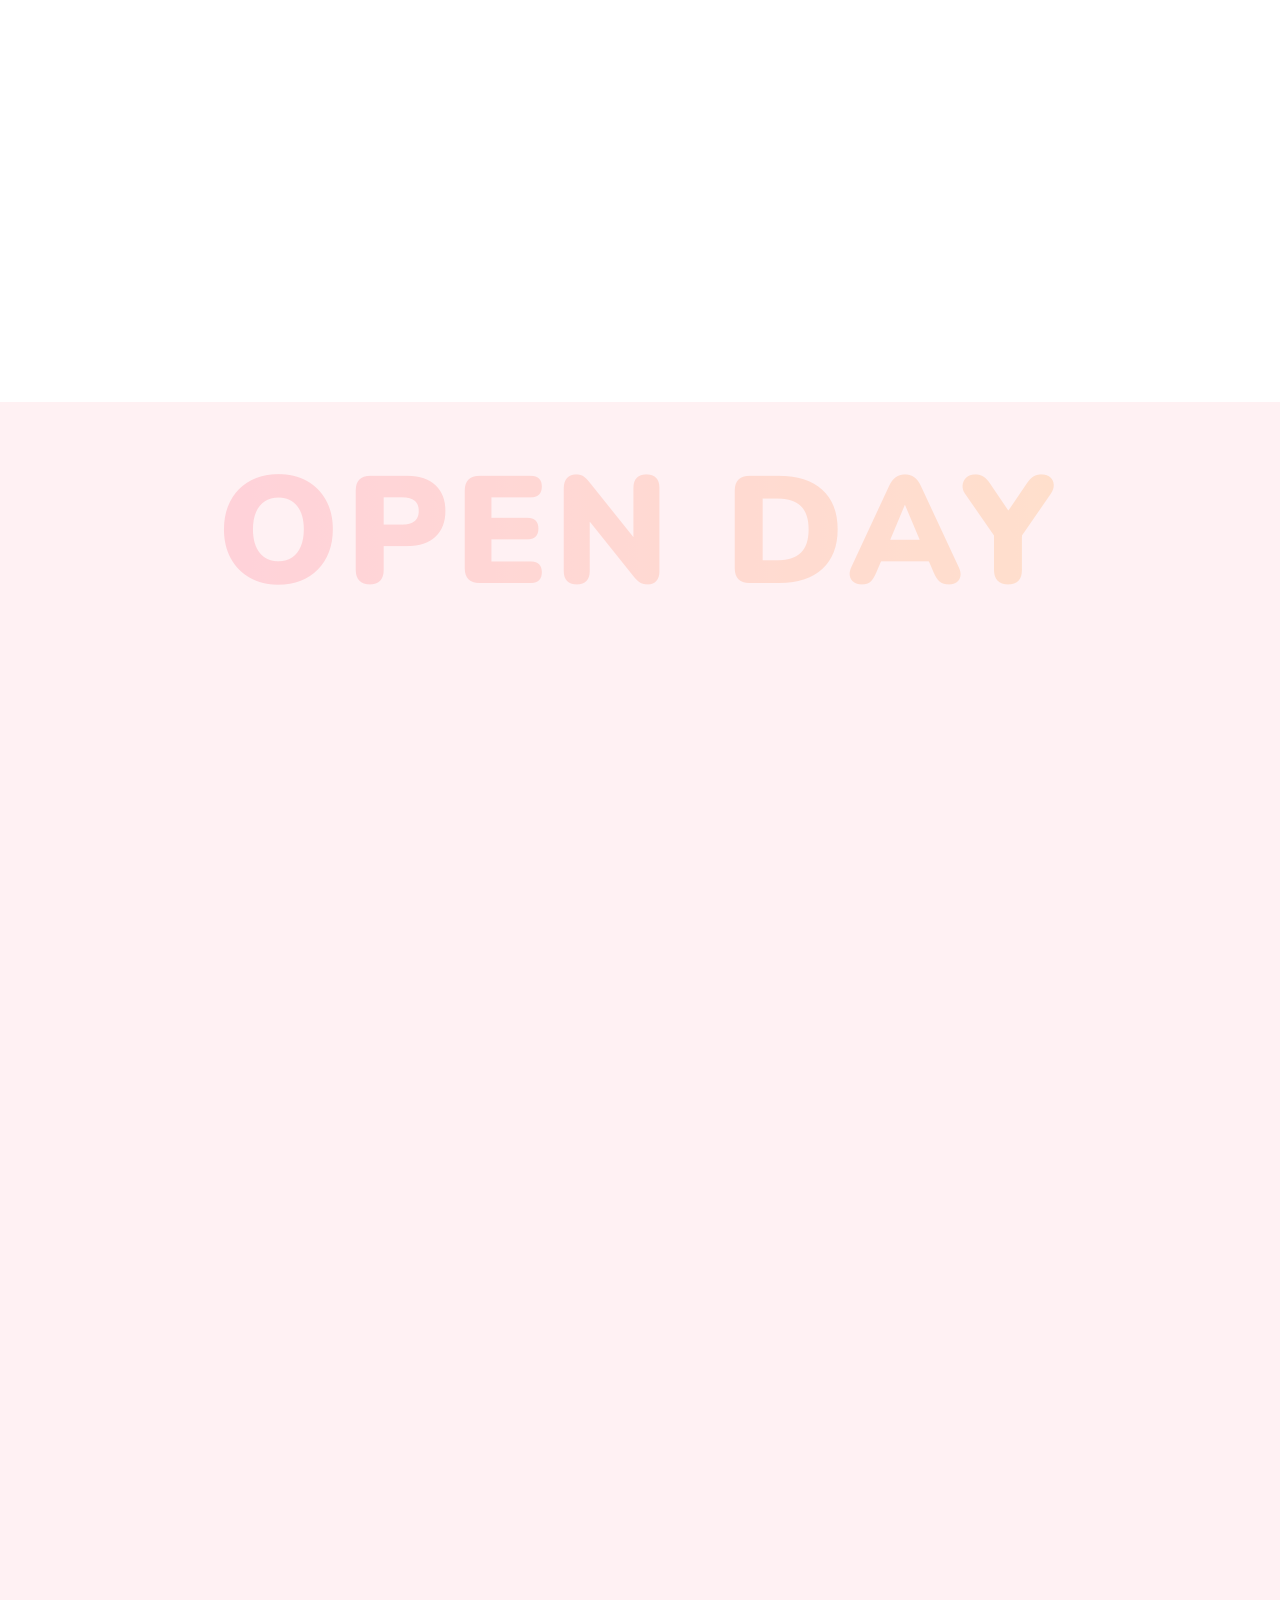
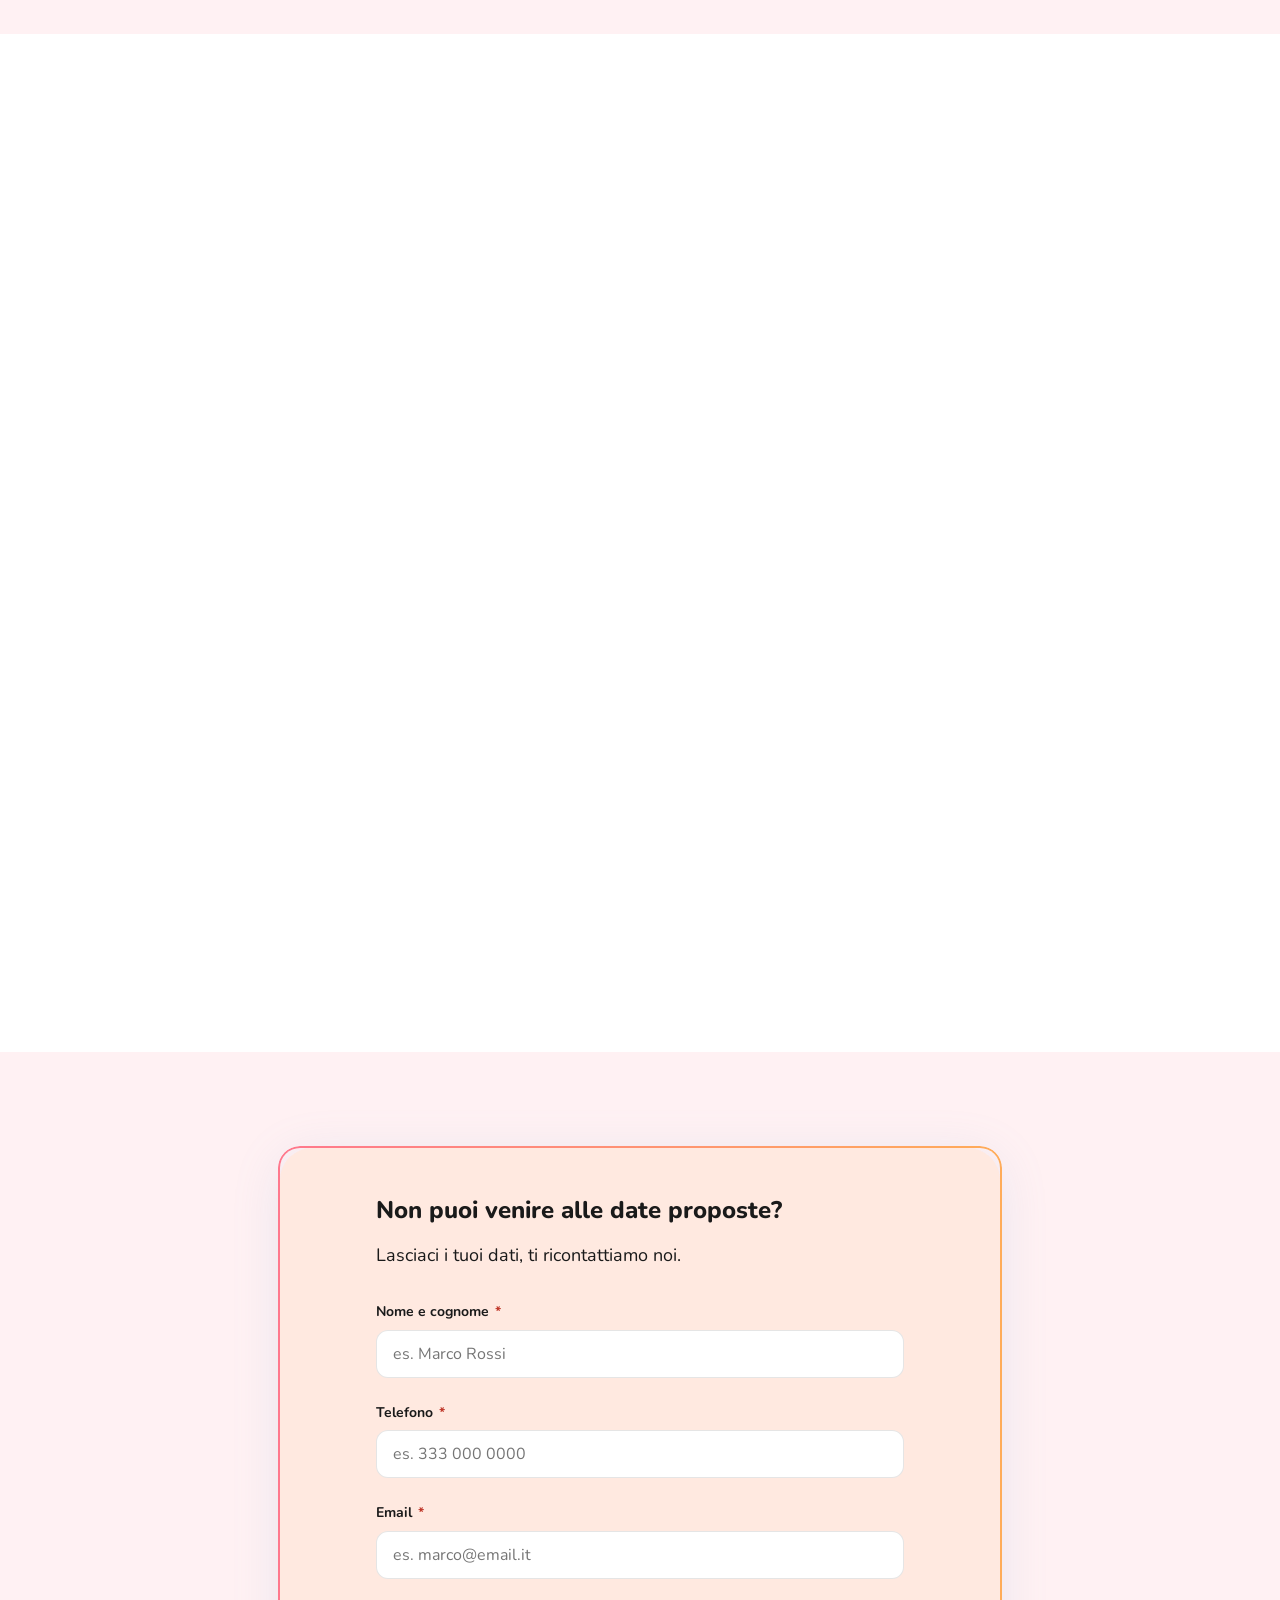
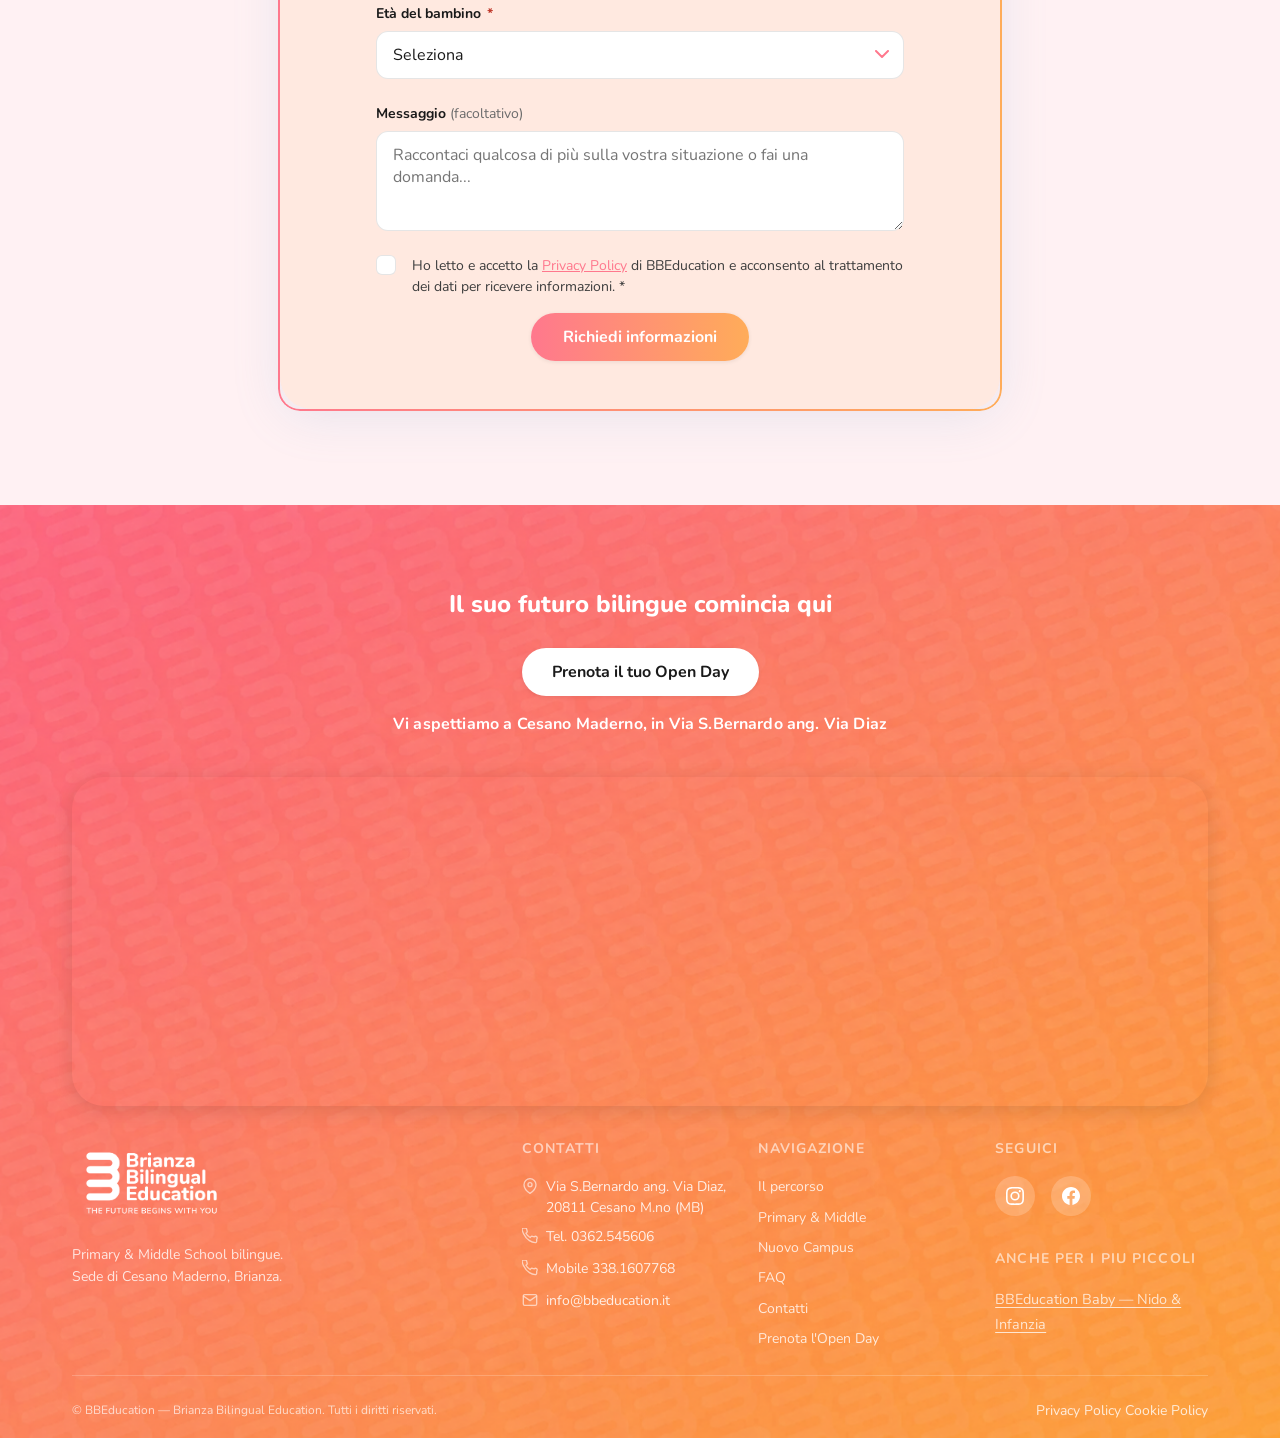
==== commit c60e79e7: "sync root HTML/CSS con modifiche landing: form, campi, hero, gradient - index.html: nuovi campi hero" ====
--- a/primary-middle-school.html
+++ b/primary-middle-school.html
@@ -17,7 +17,7 @@
 
   <!-- Performance: preload critical font & LCP image -->
   <link rel="preload" href="Font/Nunito-VariableFont_wght.ttf" as="font" type="font/ttf" crossorigin="anonymous">
-  <link rel="preload" href="Foto primary/primary.webp" as="image">
+  <link rel="preload" href="fotoprimary/middlehero.webp" as="image">
 
   <!-- Styles — identici a index.html, poi override palette PMS -->
   <link rel="stylesheet" href="css/tokens.css">
@@ -679,26 +679,28 @@
       z-index: -1;
       pointer-events: none;
     }
-    /* Animated gradient border layer */
+    /* Sweep stroke — stesso comportamento di #percorso */
     #campus .oda-badge::before {
       content: '';
       position: absolute;
       inset: -2px;
       border-radius: inherit;
-      background: conic-gradient(from var(--campus-angle), #FF788D 0%, #FFAC59 50%, #FF788D 100%);
-      z-index: -2;
-      opacity: 0;
-      transition: opacity 0.35s ease;
+      background: conic-gradient(from -90deg, #FF788D 0%, #FFAC59 var(--ct-sweep), transparent var(--ct-sweep));
+      padding: 2px;
+      -webkit-mask: linear-gradient(#fff 0 0) content-box, linear-gradient(#fff 0 0);
+      -webkit-mask-composite: xor;
+      mask: linear-gradient(#fff 0 0) content-box, linear-gradient(#fff 0 0);
+      mask-composite: exclude;
+      --ct-sweep: 0%;
+      transition: --ct-sweep 0.75s cubic-bezier(0.22, 1, 0.36, 1);
+      z-index: 1;
       pointer-events: none;
     }
     #campus .oda-badge:hover {
-      border-color: transparent !important;
       box-shadow: 0 8px 24px rgba(255,120,141,0.15) !important;
     }
-    #campus .oda-badge:hover::before {
-      opacity: 1;
-      animation: campus-border-spin 2.5s linear infinite;
-    }
+    #campus .oda-badge:hover::before { --ct-sweep: 100%; }
+    @media (hover: none) { #campus .oda-badge::before { display: none; } }
 
     #campus .oda-badge__icon { background: rgba(255,120,141,0.10) !important; color: #FF788D !important; }
 
@@ -749,7 +751,7 @@
       color: transparent !important; opacity: 0.25 !important; margin-top: 2rem !important;
     }
     #open-day .oda-panel--agenda .container { padding-top: 2rem !important; }
-    #open-day .oda-panel--form { background: url('gradientiepatternbaby/patterngradientprimarymiddle.png') center / cover no-repeat !important; padding-top: 80px !important; padding-bottom: 80px !important; }
+    #open-day .oda-panel--form { background: url('gradientiepattern/patterngradientprimarymiddle.webp') center / cover no-repeat !important; padding-top: 80px !important; padding-bottom: 80px !important; }
     @media (max-width: 767px) { #open-day .oda-panel--form { padding-top: 48px !important; padding-bottom: 48px !important; } }
     #booking-form-section { margin-top: 0 !important; }
     #open-day .oda-panel--form .section__header { margin-bottom: 2rem !important; }
@@ -899,6 +901,9 @@
     @media (max-width: 480px) {
       .percorso-radio-group { gap: 0.75rem 1rem !important; }
     }
+    @media (max-width: 659px) { .hs-form .form-textarea { min-height: 140px; } }
+    @media (max-width: 767px) { .form-textarea { min-height: 120px; } }
+    @media (max-width: 1042px) { .hero--split { min-height: 0 !important; height: auto !important; } }
 
     /* ════════════════════════════════════════════════════════════
        RESPONSIVE — Sezioni: padding ridotto su mobile
@@ -980,7 +985,7 @@
       <!-- Colonna sinistra 60%: immagine + testo -->
       <div class="hs-left">
         <img
-          src="fotoprimary/1.webp"
+          src="fotoprimary/middlehero.webp"
           alt=""
           class="hs-left__img"
           width="840"
@@ -1037,11 +1042,10 @@
 
             <div class="form-field">
               <label class="form-label" for="hero-birth-year">
-                Anno di nascita figlio/i
-                <span style="font-weight:400; color:var(--color-text-muted);">(facoltativo)</span>
+                Anno di nascita figlio/i <span class="required-marker" aria-hidden="true">*</span>
               </label>
               <input type="text" id="hero-birth-year" class="form-input" autocomplete="off"
-                inputmode="numeric" placeholder="es. 2015-2019">
+                inputmode="numeric" required aria-required="true" placeholder="es. 2015-2019">
             </div>
 
             <div class="form-field">
@@ -1111,7 +1115,7 @@
           <!-- BABY -->
           <div class="continuita-step continuita-step--active continuita-step--anim">
             <div class="continuita-step__img-wrap">
-              <img src="fotoprimary/baby.webp" alt="Bambini al Baby BBEducation" class="continuita-step__img" loading="lazy" width="400" height="300">
+              <img src="fotoprimary/babytimeline2.webp" alt="Bambini al Baby BBEducation" class="continuita-step__img" loading="lazy" width="400" height="300">
             </div>
             <span class="continuita-step__badge pms-badge--baby">0–6</span>
             <strong class="continuita-step__label pms-label--baby">Baby</strong>
@@ -1121,7 +1125,7 @@
           <!-- PRIMARY -->
           <div class="continuita-step continuita-step--anim" style="--step-delay:0.18s">
             <div class="continuita-step__img-wrap">
-              <img src="fotoprimary/primary1.webp" alt="Studenti alla Primary BBEducation" class="continuita-step__img" loading="lazy" width="400" height="300">
+              <img src="fotoprimary/primarytimeline2.webp" alt="Studenti alla Primary BBEducation" class="continuita-step__img" loading="lazy" width="400" height="300">
             </div>
             <span class="continuita-step__badge pms-badge--primary">6–11</span>
             <strong class="continuita-step__label pms-label--primary">Primary</strong>
@@ -1131,7 +1135,7 @@
           <!-- MIDDLE SCHOOL -->
           <div class="continuita-step continuita-step--anim" style="--step-delay:0.36s">
             <div class="continuita-step__img-wrap">
-              <img src="fotoprimary/middle.webp" alt="Studenti alla Middle School BBEducation" class="continuita-step__img" loading="lazy" width="400" height="300">
+              <img src="fotoprimary/middletimeline2.webp" alt="Studenti alla Middle School BBEducation" class="continuita-step__img" loading="lazy" width="400" height="300">
             </div>
             <span class="continuita-step__badge pms-badge--middle">11–14</span>
             <strong class="continuita-step__label pms-label--middle">Middle School</strong>
@@ -1326,7 +1330,7 @@
               </ul>
               <a href="#hero" class="pms-scroll-cta">Scopri la Primary School</a>
             </div>
-            <img class="metodo__img is-active" data-idx="0" src="fotoprimary/imparare facendo.webp" alt="Lezione alla Primary BBEducation" width="600" height="900" loading="lazy" decoding="async"><!-- slot 5: imparare facendo -->
+            <img class="metodo__img is-active" data-idx="0" src="fotoprimary/impararefacendo.webp" alt="Lezione alla Primary BBEducation" width="600" height="900" loading="lazy" decoding="async"><!-- slot 5: imparare facendo -->
           </div>
 
           <!-- PANNELLO 1 — Middle School -->
@@ -1370,7 +1374,7 @@
               </ul>
               <a href="#hero" class="pms-scroll-cta">Scopri la Middle School</a>
             </div>
-            <img class="metodo__img" data-idx="1" src="fotoprimary/imparare a pensare.webp" alt="Lezione alla Middle School BBEducation" width="600" height="900" loading="lazy" decoding="async" style="object-position: center bottom;">
+            <img class="metodo__img" data-idx="1" src="fotoprimary/imparareapensare.webp" alt="Lezione alla Middle School BBEducation" width="600" height="900" loading="lazy" decoding="async" style="object-position: center bottom;">
           </div>
 
 
@@ -1390,7 +1394,7 @@
 
       <!-- Foto di sfondo come img reale: si adatta al 100% della larghezza -->
       <div class="campus__photo" aria-hidden="true">
-        <img src="Foto primary/scuolanew1.webp" alt="" width="1600" height="900" loading="lazy" decoding="async">
+        <img src="fotoprimary/scuolanew1.webp" alt="" width="1600" height="900" loading="lazy" decoding="async">
       </div>
 
       <div class="container">
@@ -1480,7 +1484,7 @@
 
           <div class="open-day-agenda" aria-label="Cosa potrai fare durante l'Open Day">
             <div class="open-day-agenda__photo-hero">
-              <img src="fotoprimary/finale.webp" alt="" class="open-day-agenda__photo-img" loading="lazy" decoding="async">
+              <img src="fotoprimary/middleopenday.webp" alt="" class="open-day-agenda__photo-img" loading="lazy" decoding="async">
             </div>
             <p class="open-day__agenda-label fade-up">Durante l'Open Day:</p>
             <div class="open-day-agenda__badges">
@@ -1643,8 +1647,7 @@
                     <!-- Anno di nascita -->
                     <div class="form-field">
                       <label class="form-label" for="booking-birth-year">
-                        Anno di nascita figlio/i
-                        <span style="font-weight:400; color:var(--color-text-muted);">(facoltativo)</span>
+                        Anno di nascita figlio/i <span class="required-marker" aria-hidden="true">*</span>
                       </label>
                       <input
                         type="text"
@@ -1653,8 +1656,12 @@
                         class="form-input"
                         autocomplete="off"
                         inputmode="numeric"
-                        placeholder="es. 2015-2019"
+                        required
+                        aria-required="true"
+                        aria-describedby="booking-birth-year-error"
+                        placeholder="es. 2015"
                       >
+                      <span class="form-error" id="booking-birth-year-error" role="alert" aria-live="assertive"></span>
                     </div>
 
                     <!-- Telefono -->
@@ -1844,11 +1851,12 @@
 
           <div class="form-field form-field--full">
             <label class="form-label" for="info-birth-year">
-              Anno di nascita figlio/i
-              <span style="font-weight:400; color:var(--color-text-muted);">(facoltativo)</span>
+              Anno di nascita figlio/i <span class="required-marker" aria-hidden="true">*</span>
             </label>
             <input type="text" id="info-birth-year" name="birthYear" class="form-input"
-              autocomplete="off" inputmode="numeric" placeholder="es. 2015">
+              autocomplete="off" inputmode="numeric" required aria-required="true"
+              aria-describedby="info-birth-year-error" placeholder="es. 2015">
+            <span class="form-error" id="info-birth-year-error" role="alert" aria-live="assertive"></span>
           </div>
 
           <div class="form-field form-field--full">
@@ -2452,3 +2460,5 @@
 
 </body>
 </html>
+
+
--- a/css/style.css
+++ b/css/style.css
@@ -1,4 +1,4 @@
-/* ================================================================
+﻿/* ================================================================
    BBEducation — Main Stylesheet
    Landing Baby: Nido & Scuola dell'Infanzia, Biassono
    Mobile-first
@@ -401,7 +401,7 @@
   content: '';
   position: absolute;
   inset: -6%;
-  background: url('../gradientiepatternbaby/patterngradientebaby.webp') center / cover no-repeat;
+  background: url('../gradientiepattern/patterngradientebaby.webp') center / cover no-repeat;
   animation: hero-bg-in 1.6s cubic-bezier(0.22, 1, 0.36, 1) both;
   pointer-events: none;
   z-index: 0;
@@ -981,7 +981,7 @@
 
 /* Sezione con sfondo pattern (riutilizzabile) */
 .section--pattern {
-  background: url('../gradientiepatternbaby/patterngradientebaby.webp') center/cover no-repeat;
+  background: url('../gradientiepattern/patterngradientebaby.webp') center/cover no-repeat;
   padding-top: 0;
 }
 .section--pattern .section__title { color: #ffffff; }
@@ -2774,7 +2774,7 @@
    FOOTER
 --------------------------------------------------------------- */
 .site-footer {
-  background: url('../gradientiepatternbaby/patterngradientebaby.webp') center/cover no-repeat;
+  background: url('../gradientiepattern/patterngradientebaby.webp') center/cover no-repeat;
   color: var(--color-text);
   padding-block: var(--space-4) var(--space-2);
   position: relative;
@@ -3675,7 +3675,7 @@
   flex: 0 0 auto;
   display: flex;
   flex-direction: column;
-  background: url('../gradientiepatternbaby/patterngradientprimarymiddle.png') center / cover no-repeat;
+  background: url('../gradientiepattern/patterngradientebaby.webp') center / cover no-repeat;
 }
 .hs-right__content {
   flex: 1;
@@ -4537,3 +4537,4 @@
     padding-block: 48px !important;
   }
 }
+
--- a/css/primary-middle-school.css
+++ b/css/primary-middle-school.css
@@ -1,4 +1,4 @@
-/* ================================================================
+﻿/* ================================================================
    BBEducation — Primary & Middle School
    Solo override di palette.
    Caricato DOPO tokens.css e style.css.
@@ -32,7 +32,7 @@
    3. HERO — sostituisce patterngradientebaby con patterngradientprimarymiddle
 ---------------------------------------------------------------- */
 #hero.hero::before {
-  background: url('../gradientiepatternbaby/patterngradientprimarymiddle.png') center / cover no-repeat !important;
+  background: url('../gradientiepattern/patterngradientprimarymiddle.png') center / cover no-repeat !important;
 }
 .hero__media-overlay {
   background: none !important;
@@ -106,5 +106,8 @@
    8. FOOTER
 ---------------------------------------------------------------- */
 .site-footer {
-  background: url('../gradientiepatternbaby/patterngradientprimarymiddle.png') center/cover no-repeat;
+  background: url('../gradientiepattern/patterngradientprimarymiddle.png') center/cover no-repeat;
 }
+
+
+
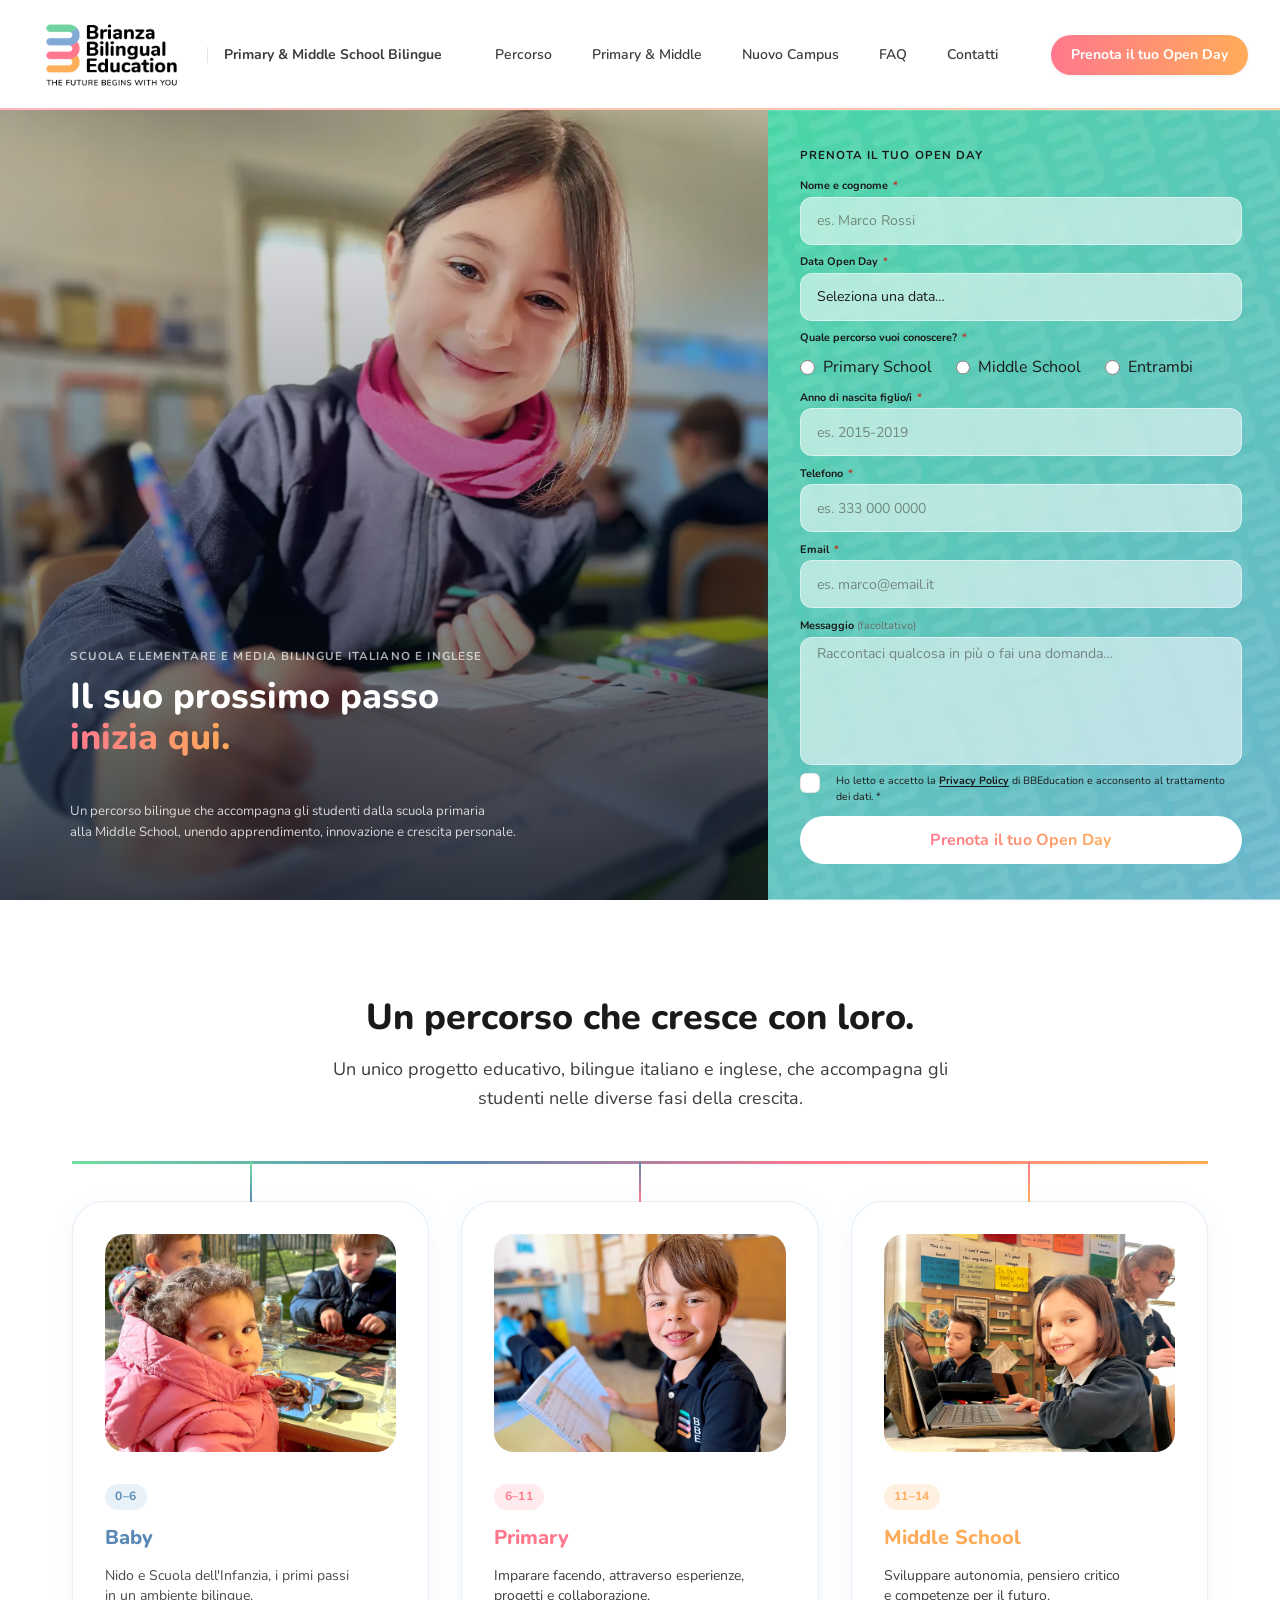
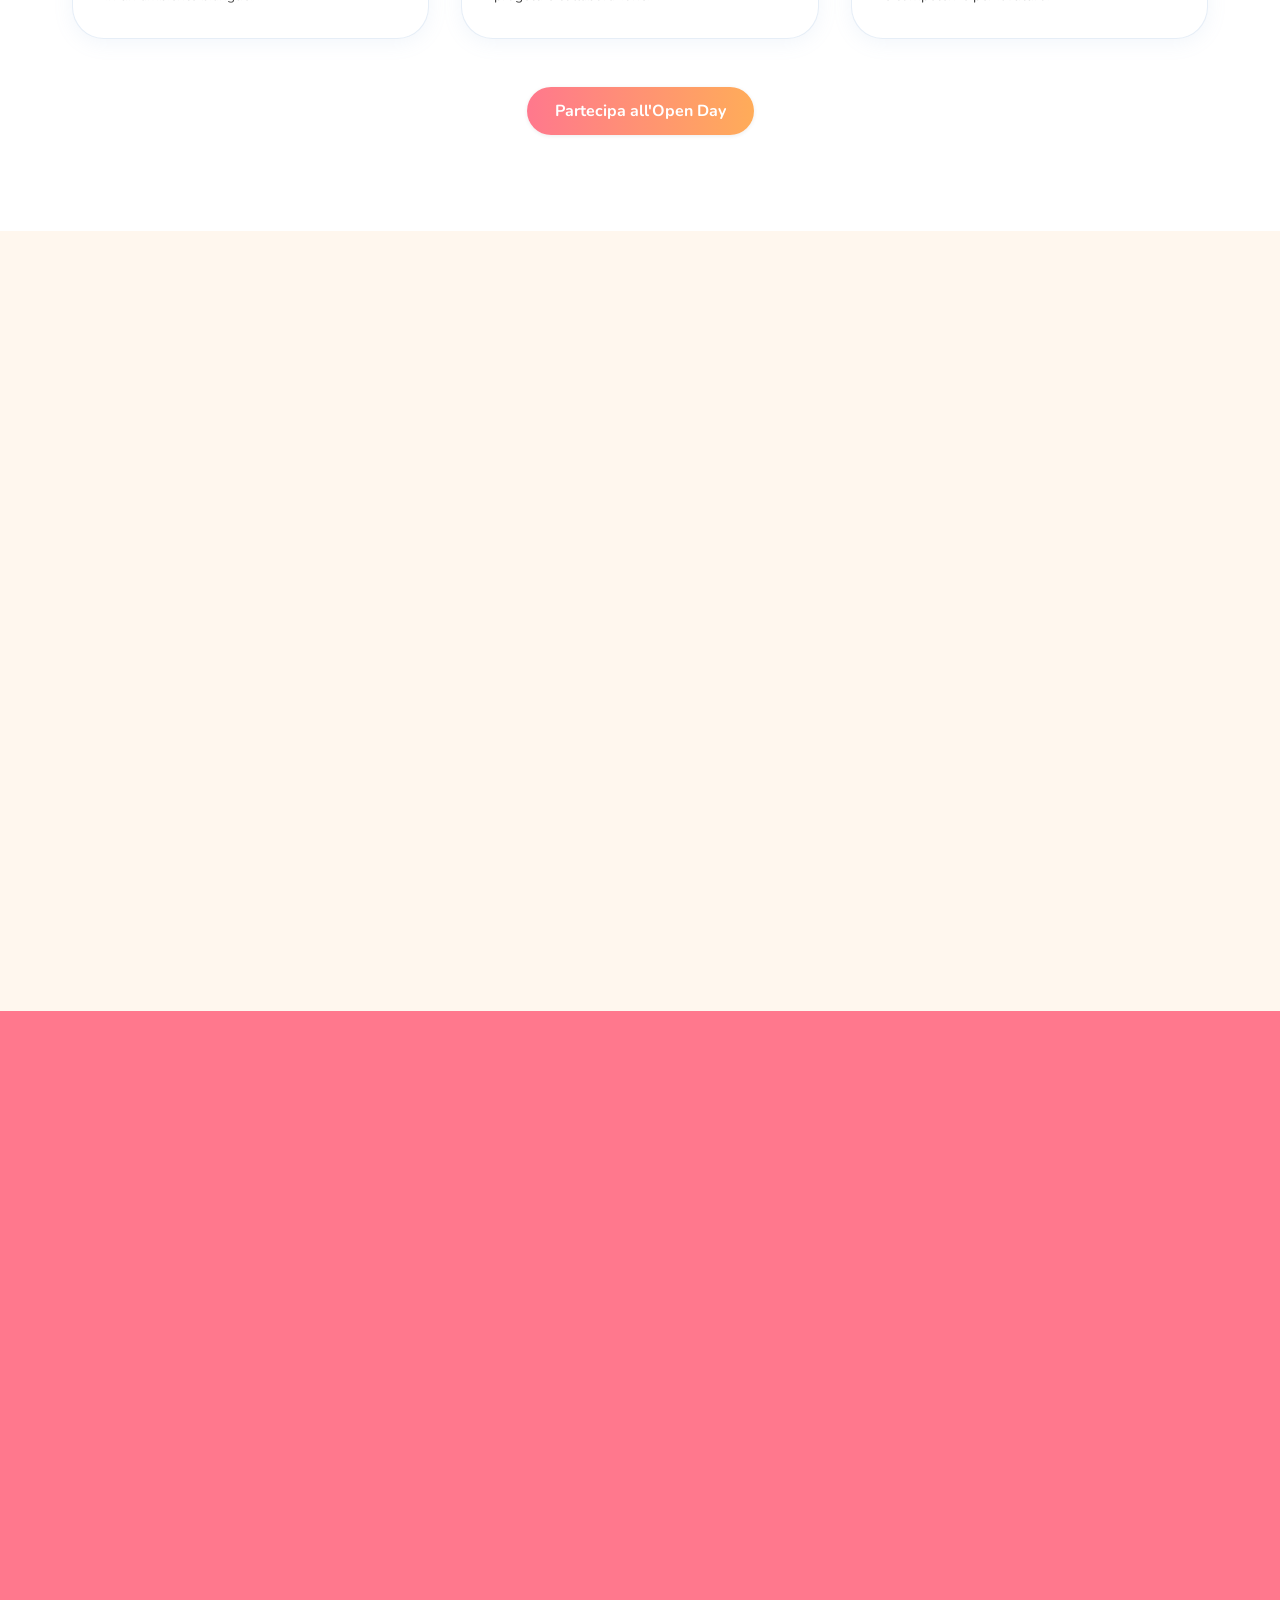
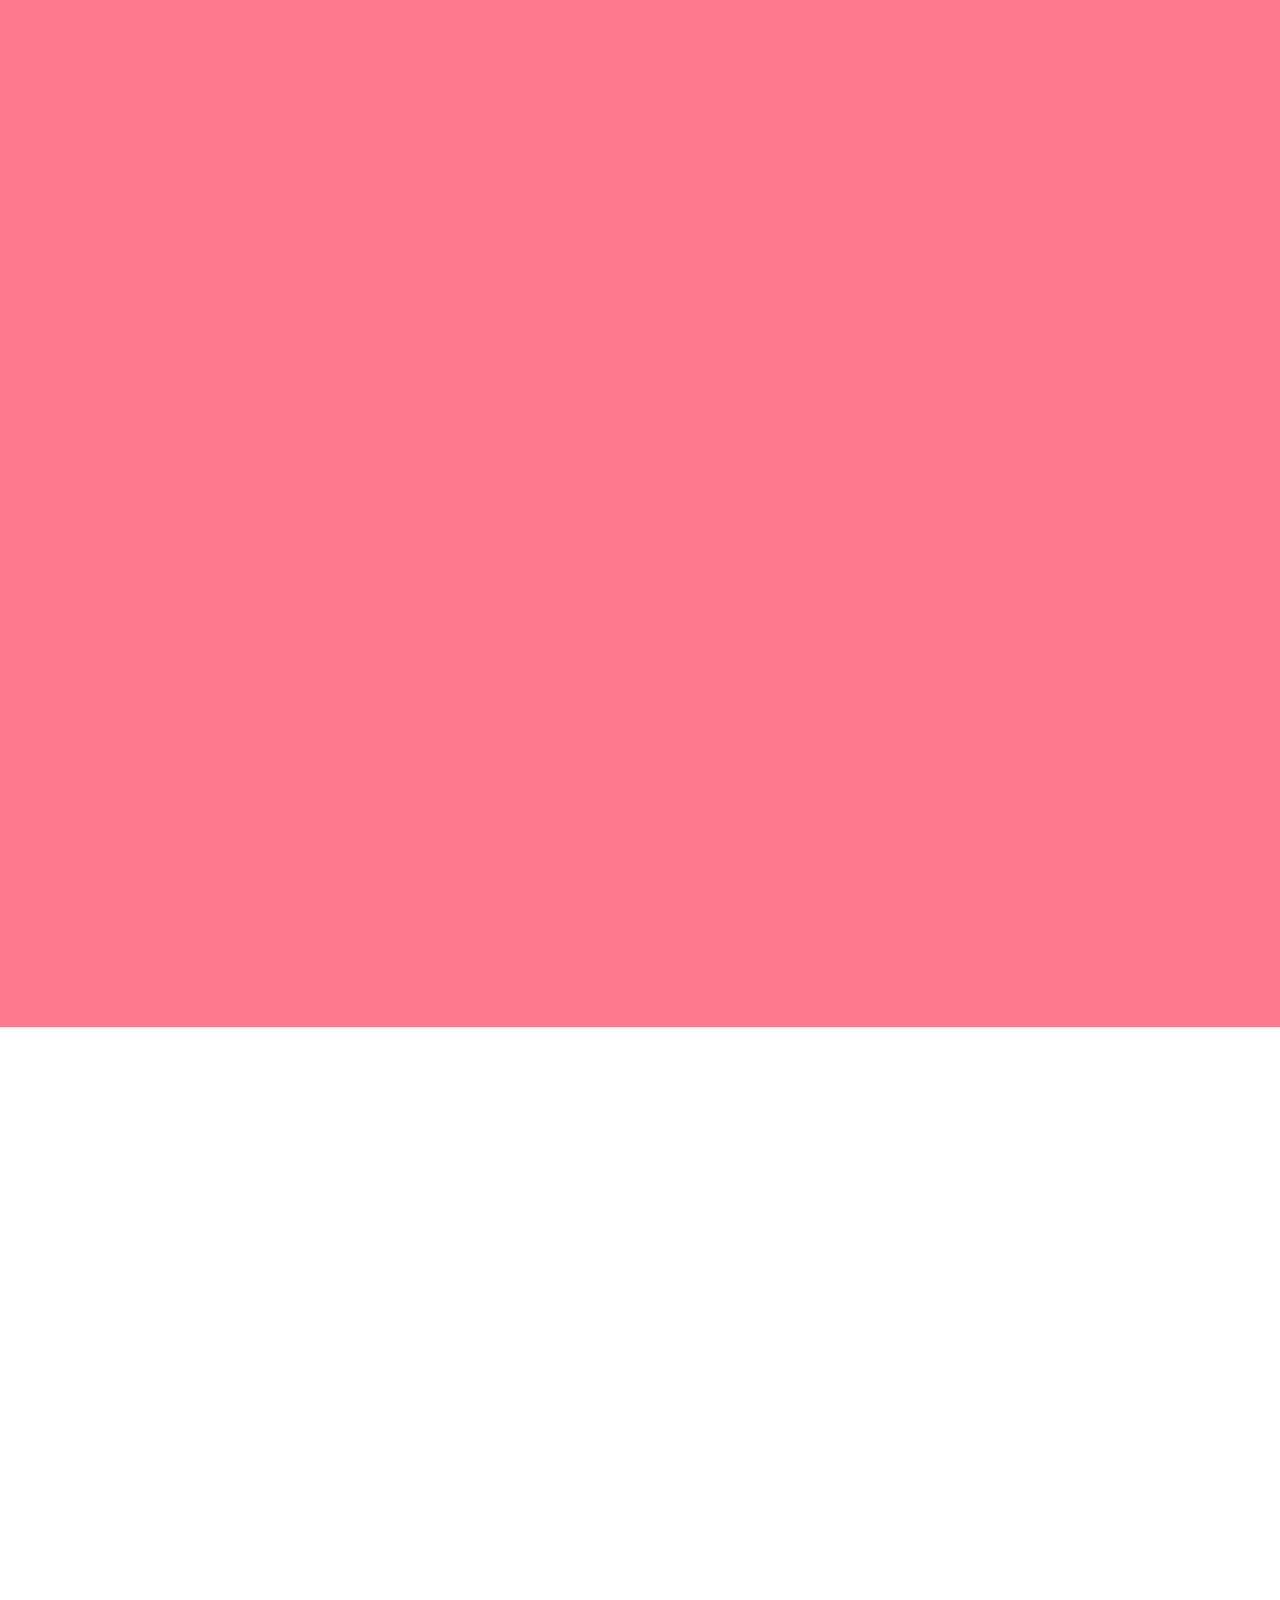
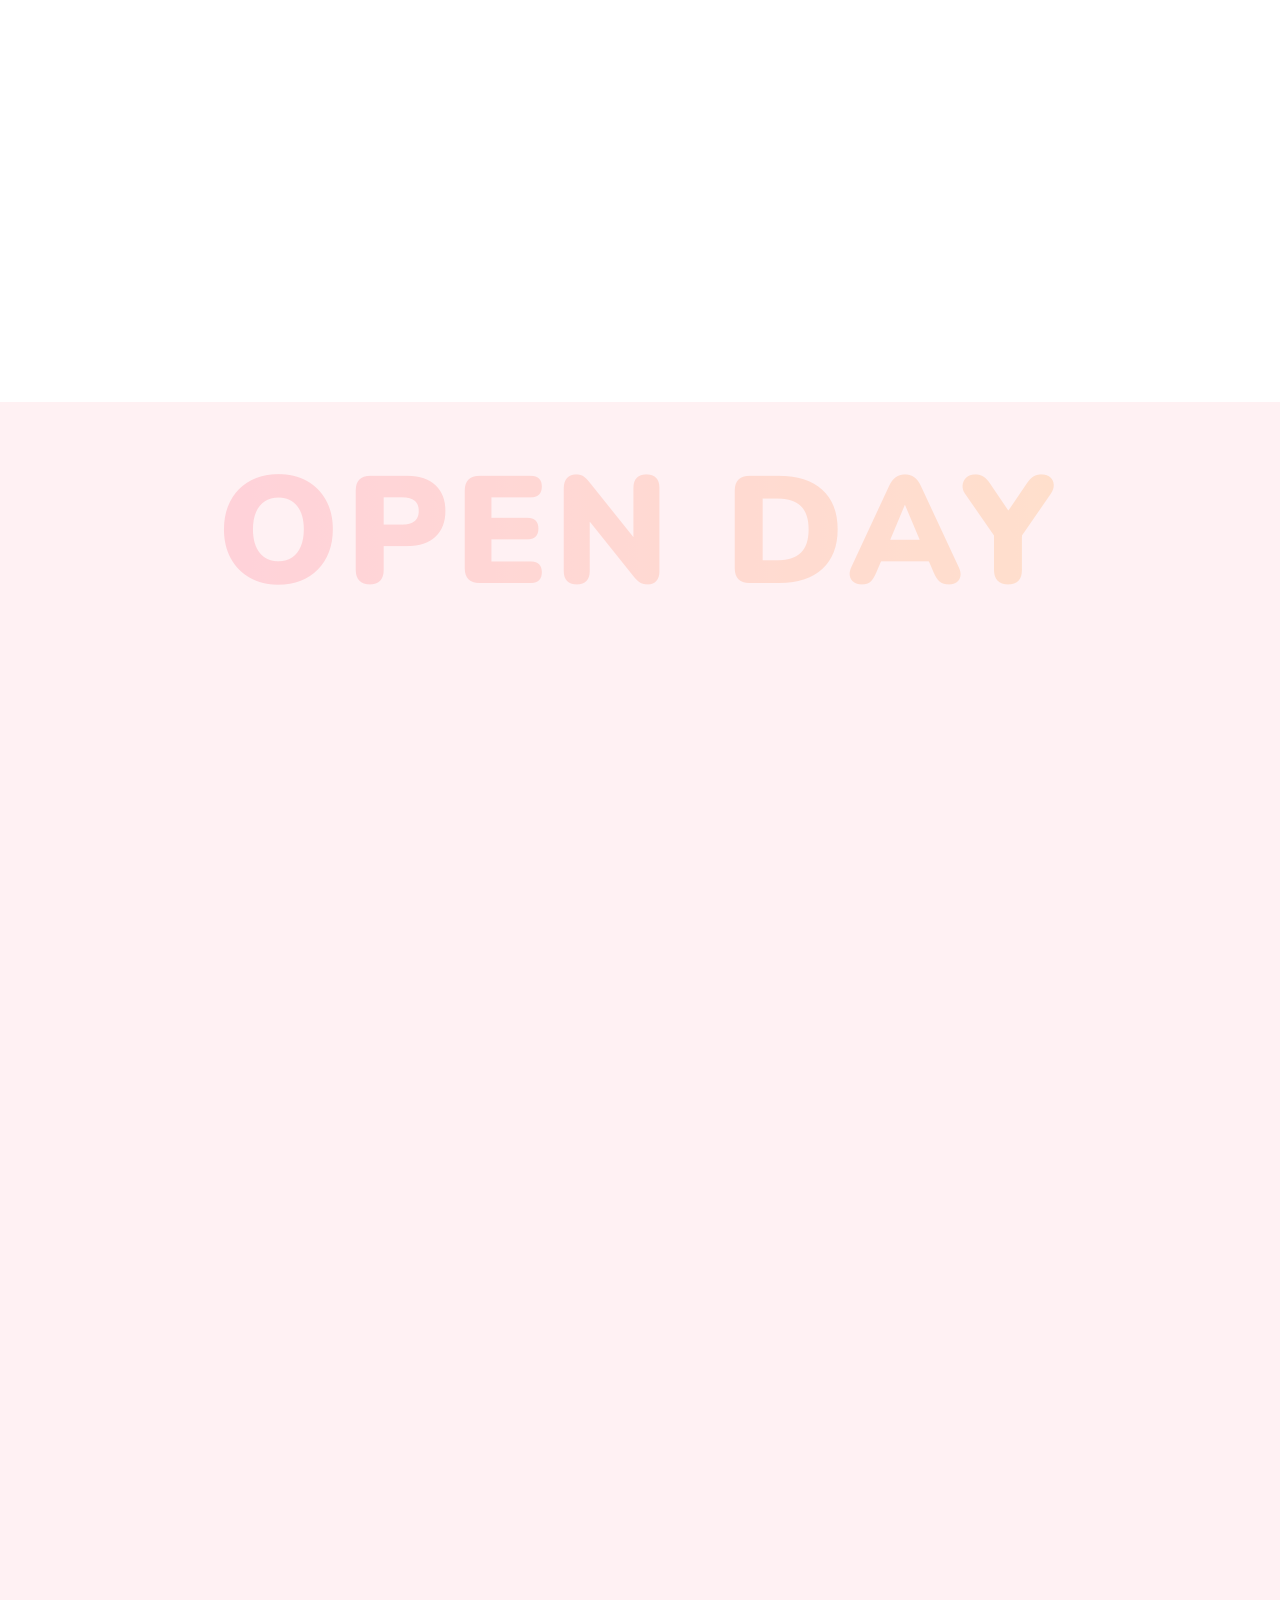
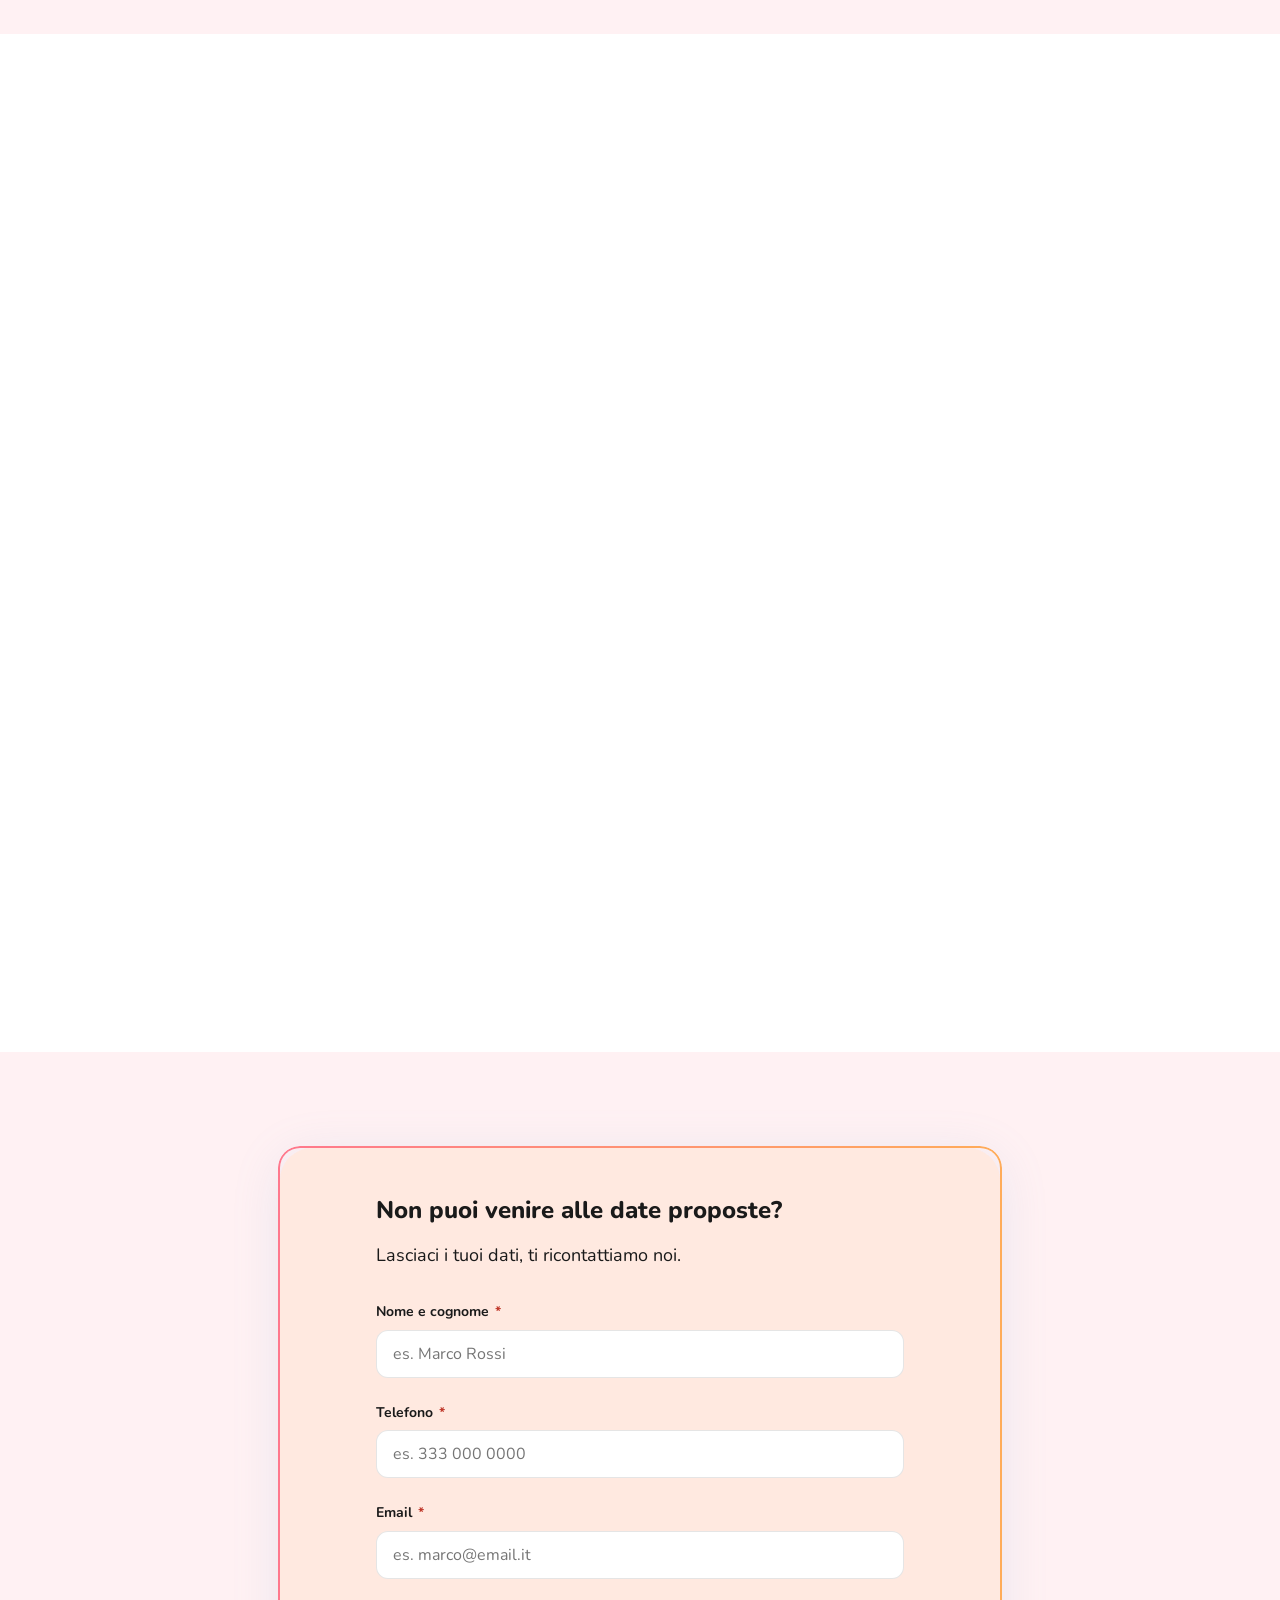
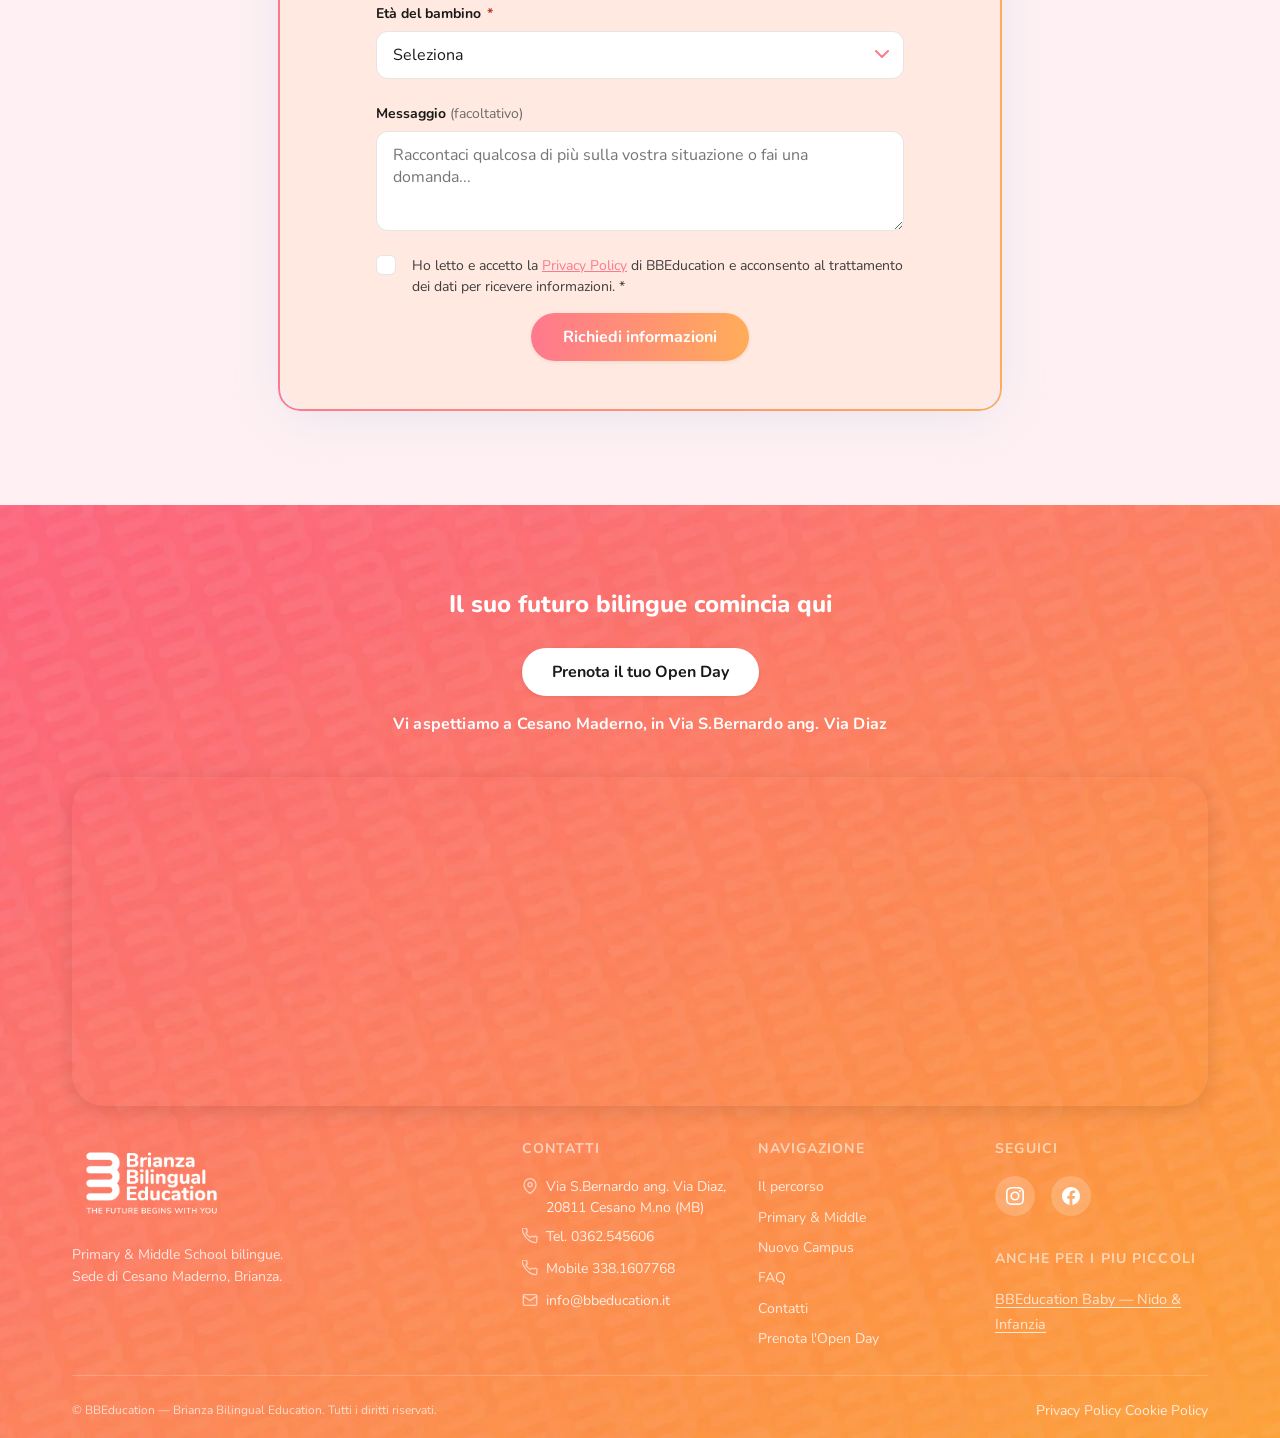
==== commit 484cb409: "fix: aggiungi patterngradientprimarymiddle.webp in root e aggiorna riferimenti .png → .webp Co-Autho" ====
--- a/primary-middle-school.html
+++ b/primary-middle-school.html
@@ -2462,3 +2462,4 @@
 </html>
 
 
+
--- a/css/style.css
+++ b/css/style.css
@@ -4538,3 +4538,4 @@
   }
 }
 
+
--- a/css/primary-middle-school.css
+++ b/css/primary-middle-school.css
@@ -32,7 +32,7 @@
    3. HERO — sostituisce patterngradientebaby con patterngradientprimarymiddle
 ---------------------------------------------------------------- */
 #hero.hero::before {
-  background: url('../gradientiepattern/patterngradientprimarymiddle.png') center / cover no-repeat !important;
+  background: url('../gradientiepattern/patterngradientprimarymiddle.webp') center / cover no-repeat !important;
 }
 .hero__media-overlay {
   background: none !important;
@@ -106,8 +106,9 @@
    8. FOOTER
 ---------------------------------------------------------------- */
 .site-footer {
-  background: url('../gradientiepattern/patterngradientprimarymiddle.png') center/cover no-repeat;
+  background: url('../gradientiepattern/patterngradientprimarymiddle.webp') center/cover no-repeat;
 }
 
 
 
+
